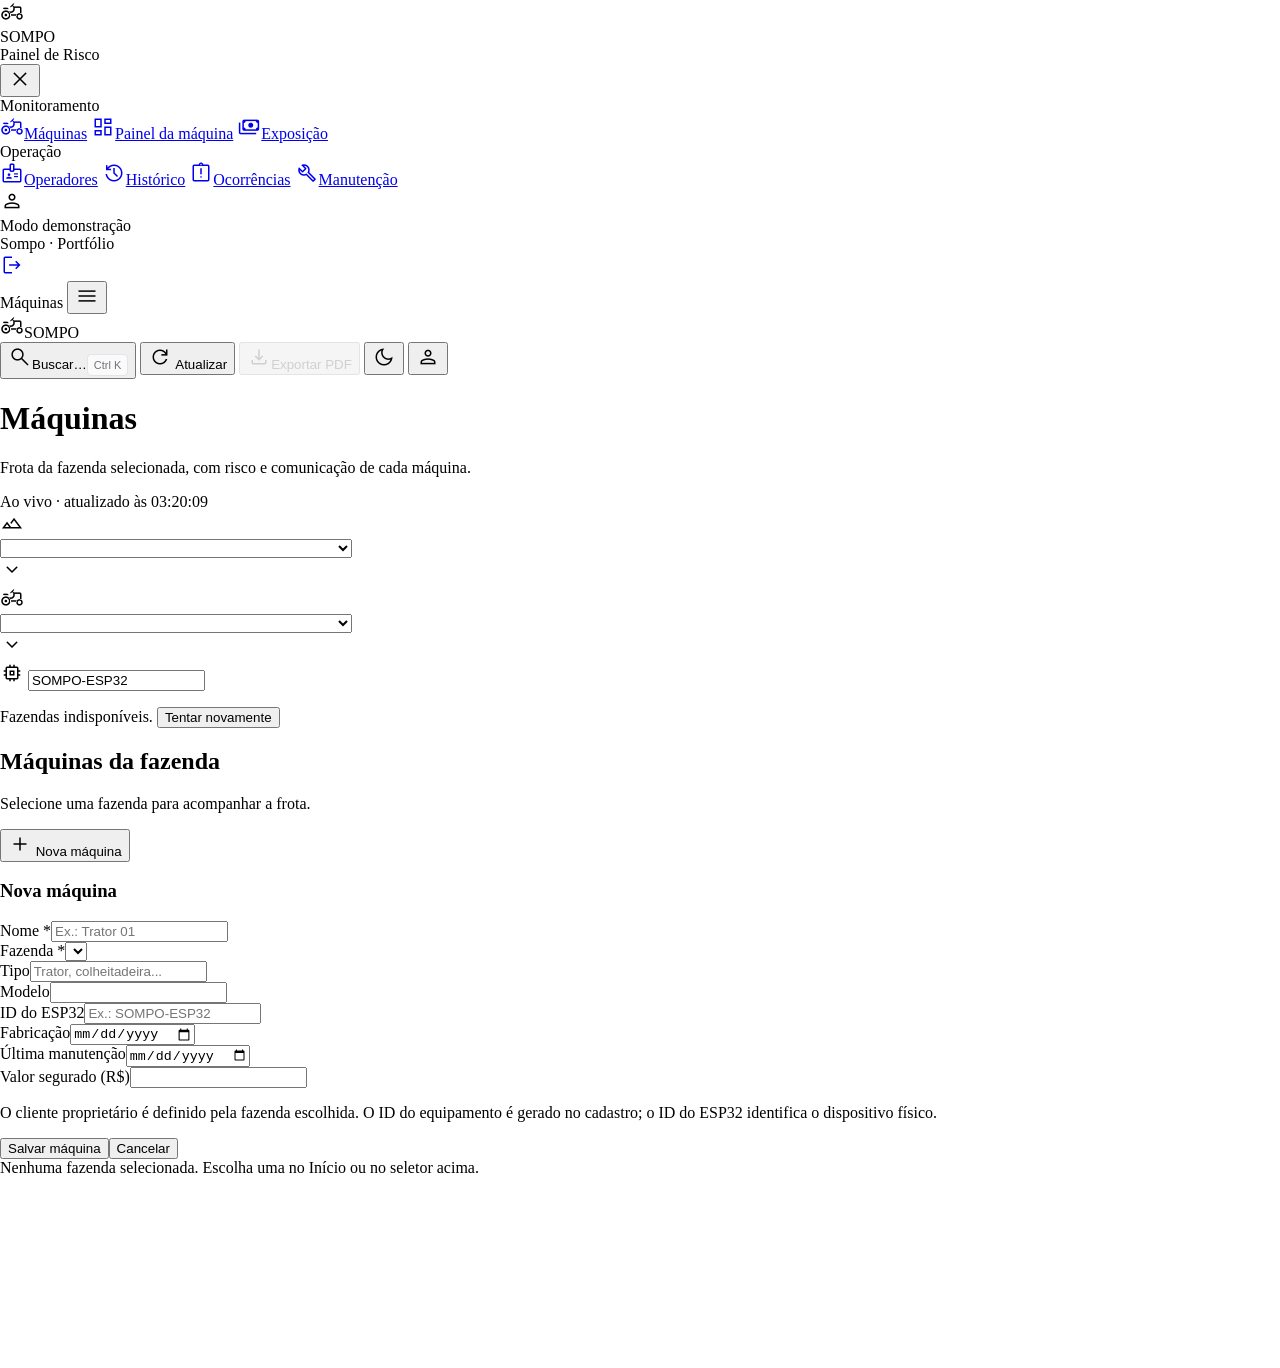
==== api/static/index.html @ 7d07648e "painel: periodo livre no historico (#4) O select de dias do Historico vira os botoes 7, 30, 90 e "Pe" ====
<!DOCTYPE html>
<html lang="pt-BR">
<head>
<meta charset="utf-8">
<meta name="viewport" content="width=device-width, initial-scale=1">
<title>SOMPO · Painel de Risco</title>
<script>try{var t=localStorage.getItem('sompo.tema');if(t!=='claro'&&t!=='escuro')t=matchMedia('(prefers-color-scheme: dark)').matches?'escuro':'claro';document.documentElement.dataset.tema=t;}catch(e){document.documentElement.dataset.tema='claro';}</script>
<style>
  /* ===== Temas (claro/escuro): tokens do Tailwind e cores da camada visual ===== */
  :root{
    color-scheme:light;
    --mov-curva:cubic-bezier(0.23,1,0.32,1);
    --mov-busca:150ms; --mov-modal:200ms; --mov-saida:130ms;
    --c-surface-tint:183 1 0;
    --c-secondary:82 82 91;
    --c-primary:183 1 0;
    --c-surface:255 255 255;
    --c-background:255 255 255;
    --c-on-primary:255 255 255;
    --c-on-surface:9 9 11;
    --c-on-background:9 9 11;
    --c-on-surface-variant:113 113 122;
    --c-surface-variant:244 244 245;
    --c-surface-container-lowest:255 255 255;
    --c-surface-container-low:250 250 250;
    --c-surface-container:244 244 245;
    --c-surface-container-high:244 244 245;
    --c-primary-container:230 0 0;
    --c-on-primary-container:255 247 245;
    --c-primary-fixed-dim:255 180 168;
    --c-on-primary-fixed-variant:147 1 0;
    --c-outline:161 161 170;
    --c-outline-variant:228 228 231;
    --c-sidebar:250 250 250;
    --c-tertiary:0 81 198;
    --c-tertiary-container:0 104 249;
    --c-error:186 26 26;
    --c-ok:16 185 129;
    --c-atencao:245 158 11;
    --v-card:#ffffff; --v-suave:#fafafa; --v-hover:#f4f4f5; --v-borda:#e4e4e7; --v-borda-forte:#d4d4d8;
    --v-texto:#09090b; --v-texto2:#71717a; --v-texto3:#a1a1aa; --v-texto-sec:#52525b;
    --v-faixa-b:#d1fae5; --v-faixa-m:#fef3c7; --v-faixa-a:#fee2e2;
    /* gravidade 1..5: cinza, verde, amarela, laranja e vermelha (o nome vai escrito ao lado: a cor nunca e o unico sinal) */
    --g1:#a1a1aa; --g2:#16a34a; --g3:#eab308; --g4:#ea580c; --g5:#dc2626;
    /* series dos graficos (validadas no dataviz, uma paleta por tema) */
    --s-furto:#2a78d6; --s-incendio:#b70100; --s-media:#eb6834; --s-ambiente:#2a78d6;
    /* exposicao: valor em risco alto x demais maquinas */
    --x-alto:#ba1a1a; --x-demais:#2a78d6;
  }
  :root[data-tema="escuro"]{
    color-scheme:dark;
    --c-surface-tint:229 72 77;
    --c-secondary:161 161 170;
    --c-primary:229 72 77;
    --c-surface:9 9 11;
    --c-background:9 9 11;
    --c-on-primary:255 255 255;
    --c-on-surface:250 250 250;
    --c-on-background:250 250 250;
    --c-on-surface-variant:161 161 170;
    --c-surface-variant:39 39 42;
    --c-surface-container-lowest:17 17 19;
    --c-surface-container-low:24 24 27;
    --c-surface-container:39 39 42;
    --c-surface-container-high:39 39 42;
    --c-primary-container:229 72 77;
    --c-on-primary-container:255 247 245;
    --c-primary-fixed-dim:255 180 168;
    --c-on-primary-fixed-variant:200 40 45;
    --c-outline:113 113 122;
    --c-outline-variant:39 39 42;
    --c-sidebar:12 12 14;
    --c-tertiary:96 165 250;
    --c-tertiary-container:59 130 246;
    --c-error:248 113 113;
    --c-ok:52 211 153;
    --c-atencao:251 191 36;
    --v-card:#111113; --v-suave:#18181b; --v-hover:#27272a; --v-borda:#27272a; --v-borda-forte:#3f3f46;
    --v-texto:#fafafa; --v-texto2:#a1a1aa; --v-texto3:#71717a; --v-texto-sec:#d4d4d8;
    --v-faixa-b:#064e3b; --v-faixa-m:#713f12; --v-faixa-a:#7f1d1d;
    /* gravidade 1..5 no escuro: mesmas matizes, um tom mais claro para o fundo #111113 */
    --g1:#71717a; --g2:#22c55e; --g3:#facc15; --g4:#f97316; --g5:#ef4444;
    --s-furto:#3987e5; --s-incendio:#e5484d; --s-media:#c98500; --s-ambiente:#3987e5;
    --x-alto:#e5484d; --x-demais:#3987e5;
  }
  :root[data-tema="escuro"] .kpi{background:linear-gradient(to top, rgba(229,72,77,.08), var(--v-card) 65%)}
  html{transition:background-color .2s}

  [hidden]{display:none!important}
  button:disabled{opacity:.55;cursor:not-allowed}
  #fazendaSelWrap,#equipamentoSelWrap{width:22rem;max-width:100%;min-width:0}
  #fazendaSel,#equipamentoSel{width:100%;box-sizing:border-box;min-width:0;text-overflow:ellipsis}
  #fazendaSel > button,#equipamentoSel > button{display:flex;min-width:0;width:100%;overflow:hidden;font:inherit}
  #fazendaSel selectedcontent,#equipamentoSel selectedcontent{display:block;min-width:0;overflow:hidden;text-overflow:ellipsis;white-space:nowrap}
  #confirmarExclusao{border:1px solid var(--v-borda);border-radius:.75rem;padding:1.5rem;width:min(28rem,calc(100% - 2rem));box-sizing:border-box;color:var(--v-texto);background:var(--v-card)}
  #confirmarExclusao::backdrop{background:#0006;backdrop-filter:blur(3px)}
  #detTitulo{overflow-wrap:anywhere;min-width:0}
  #listaOperadores > div{flex-wrap:wrap}
  #listaOperadores .flex-1{min-width:0;overflow-wrap:anywhere}
  @layer base{html,body{margin:0;padding:0}}
  ::-webkit-scrollbar{width:8px;height:8px}
  ::-webkit-scrollbar-thumb{background:var(--v-borda-forte);border-radius:8px}
  /* Icones de traco fino, como os do modelo (lucide). */
  .material-symbols-outlined{font-variation-settings:'wght' 300}
  body{font-feature-settings:"cv11","ss01";-webkit-font-smoothing:antialiased}
  .tabular{font-variant-numeric:tabular-nums}
  /* Cards de indicador: borda fina + leve degrade com o vermelho Sompo. */
  .kpi{position:relative;border:1px solid var(--v-borda);border-radius:.75rem;padding:1.25rem;
       background:linear-gradient(to top, rgba(183,1,0,.045), var(--v-card) 65%);box-shadow:0 1px 2px rgba(0,0,0,.03)}
  .kpi-ico{width:2rem;height:2rem;border:1px solid var(--v-borda);border-radius:.5rem;display:grid;place-items:center;color:var(--v-texto2);background:var(--v-card)}
  .kpi-ico .material-symbols-outlined{font-size:18px}
  .kpi-pill{display:inline-flex;align-items:center;gap:.25rem;font-size:11px;font-weight:600;line-height:1;padding:.3rem .5rem;border-radius:.375rem;border:1px solid transparent}
  .kpi-pill:empty{display:none}
  /* Filtro de periodo (segmentado) */
  .per-btn{height:100%;padding:0 .75rem;border-radius:.4rem;font-size:13px;font-weight:500;color:var(--v-texto2);transition:background .15s,color .15s}
  .per-btn:hover{color:var(--v-texto)}
  .per-btn[aria-pressed="true"]{background:var(--v-card);color:var(--v-texto);box-shadow:0 1px 2px rgba(0,0,0,.08)}
  /* Graficos: tooltip unico, recarga sem piscar */
  /* Tooltip aparece com fade curto (120 ms); seguir o ponteiro e instantaneo. */
  #vizTip{opacity:0;transform:translateY(4px);transition:opacity 120ms cubic-bezier(0.23,1,0.32,1),transform 120ms cubic-bezier(0.23,1,0.32,1)}
  #vizTip.visivel{opacity:1;transform:none}
  /* Animacoes de entrada: origem das barras (crescem da base / da esquerda) */
  .coluna{transform-box:fill-box;transform-origin:50% 100%}
  .barra-h,.frota-barra{transform-origin:left center}
  .viz-hit{transition:fill .15s ease}
  /* Resposta ao toque: botoes afundam levemente ao pressionar */
  button:not(:disabled):active,a[data-nav]:active{transform:scale(.97)}
  select > button:active{transform:none}
  button,a[data-nav]{transition-property:color,background-color,border-color,box-shadow,opacity,transform;transition-duration:.15s;transition-timing-function:cubic-bezier(0.23,1,0.32,1)}
  @media (prefers-reduced-motion: reduce){
    #vizTip{transform:none}
    button:not(:disabled):active,a[data-nav]:active{transform:none}
  }
  #vizTip{position:fixed;z-index:80;pointer-events:none;min-width:9rem;background:var(--v-card);border:1px solid var(--v-borda);border-radius:.5rem;
          box-shadow:0 8px 24px rgba(0,0,0,.08);padding:.5rem .625rem;font-size:12px;color:var(--v-texto)}
  #vizTip .tip-t{color:var(--v-texto2);margin-bottom:.25rem}
  #vizTip .tip-l{display:flex;align-items:center;gap:.5rem;justify-content:space-between}
  #vizTip .tip-l i{display:inline-block;width:10px;height:2px;border-radius:1px}
  #vizTip .tip-l span{color:var(--v-texto2)}
  #vizTip .tip-l b{font-weight:600;font-variant-numeric:tabular-nums}
  .viz-carregando{opacity:.55;transition:opacity .2s}
  /* Atalhos do Painel grudam logo abaixo do cabecalho (e do aviso, se houver);
     --topo-atalhos vem do JS. As ancoras param abaixo do topo + atalhos. */
  #atalhosPainel{top:var(--topo-atalhos,3.5rem)}
  [data-ancora]{scroll-margin-top:calc(var(--topo-atalhos,3.5rem) + 4rem)}
  /* Carteira (Inicio): cartao inteiro e o botao que abre a fazenda */
  .fazenda-card{display:flex;flex-direction:column;width:100%;text-align:left;background:var(--v-card);border:1px solid var(--v-borda);border-radius:.75rem;padding:1.25rem;
                box-shadow:0 1px 2px rgba(0,0,0,.03);transition:border-color .15s ease,box-shadow .15s ease,transform .12s ease-out}
  @media (hover:hover) and (pointer:fine){ .fazenda-card:hover{border-color:rgba(183,1,0,.35);box-shadow:0 4px 14px rgba(0,0,0,.06)} }
  .fazenda-card:active{transform:scale(.99)}
  .seg{display:inline-flex;height:2.25rem;padding:2px;border-radius:.5rem;background:var(--v-hover);gap:2px}
  .seg button{display:inline-flex;align-items:center;gap:.35rem;height:100%;padding:0 .7rem;border-radius:.375rem;font-size:13px;font-weight:500;color:var(--v-texto2);transition:background-color 150ms ease,color 150ms ease}
  .seg button .material-symbols-outlined{font-size:17px}
  .seg button[aria-pressed="true"]{background:var(--v-card);color:var(--v-texto);box-shadow:0 1px 2px rgba(0,0,0,.08)}
  #mapaCarteira{position:relative;z-index:0;isolation:isolate;background:var(--v-suave)}
  :root[data-tema="escuro"] #mapaCarteira .leaflet-tile-pane{filter:invert(1) hue-rotate(180deg) brightness(.9) contrast(.9)}
  #mapaCarteira .leaflet-popup-content-wrapper{border-radius:.6rem}
  /* Mapa da fazenda: satelite sem filtro; no tema escuro so a camada de ruas escurece */
  .mf-grade{display:grid;gap:1rem;grid-template-columns:minmax(0,1fr)}
  @media (min-width:1024px){ .mf-grade{grid-template-columns:minmax(0,1fr) 18rem} }
  .mf-mapa{position:relative;z-index:0;isolation:isolate;height:360px;background:var(--v-suave)}
  @media (min-width:640px){ .mf-mapa{height:460px} }
  :root[data-tema="escuro"] .mf-mapa .mf-ruas{filter:invert(1) hue-rotate(180deg) brightness(.9) contrast(.9)}
  .mf-mapa .leaflet-popup-content-wrapper{border-radius:.6rem}
  .mf-mapa .leaflet-control-layers{color-scheme:light;accent-color:#b70100}
  .mf-mapa .mf-rotulo{background:rgba(255,255,255,.92);border:0;border-radius:.4rem;font-weight:600;color:#18181b}
  .mf-maquina{display:flex;flex-direction:column;gap:.4rem;width:100%;text-align:left;background:var(--v-card);border:1px solid var(--v-borda);border-radius:.6rem;padding:.7rem .8rem;transition:border-color .15s ease,transform .16s cubic-bezier(0.23,1,0.32,1)}
  @media (hover:hover) and (pointer:fine){ .mf-maquina:hover{border-color:rgba(183,1,0,.35)} }
  .mf-maquina:active{transform:scale(.99)}
  .mf-maquina + .mf-maquina{margin-top:.5rem}
  .campo-coord{width:100%;height:2.25rem;margin-top:.25rem;padding:0 .6rem;border:1px solid var(--v-borda);border-radius:.5rem;background:var(--v-card);color:var(--v-texto);outline:none}
  .campo-coord:focus{border-color:var(--v-borda-forte);box-shadow:0 0 0 3px rgba(183,1,0,.15)}
  /* Logo do cliente: circulo com a imagem ou, sem ela, as iniciais do nome */
  .logo-cliente{width:28px;height:28px;flex-shrink:0;display:inline-grid;place-items:center;overflow:hidden;border-radius:9999px;border:1px solid var(--v-borda);background:rgb(var(--c-surface-container-high));color:var(--v-texto2);font-size:11px;font-weight:600;line-height:1;vertical-align:middle}
  .logo-cliente img{width:100%;height:100%;object-fit:cover;display:block}
  .logo-cliente.logo-grande{width:48px;height:48px;font-size:16px}
  .oc-coluna{background:var(--v-suave);border:1px solid var(--v-borda);border-radius:.75rem;padding:.75rem;min-height:8rem}
  .oc-card{background:var(--v-card);border:1px solid var(--v-borda);border-radius:.6rem;padding:.75rem}
  .oc-card + .oc-card{margin-top:.5rem}
  /* Quadro como no Trello: a lista inteira recebe o cartão, mesmo vazia. */
  .oc-lista{min-height:4.5rem}
  .oc-lista:has(.oc-card) [data-vazio]{display:none}
  .oc-fantasma{opacity:.35;border-style:dashed}
  .oc-arrastando{cursor:grabbing;box-shadow:0 14px 32px rgb(0 0 0 / .18);opacity:1 !important}
  .g-linha{display:flex;align-items:center;gap:.75rem;width:100%;text-align:left;padding:.7rem .5rem;border-radius:.5rem;transition:background-color 150ms ease}
  @media (hover:hover) and (pointer:fine){ .g-linha:hover{background:var(--v-hover)} }
  .g-linha:focus-visible{outline:2px solid rgba(183,1,0,.4);outline-offset:-2px}
  #gMaquinasLista .g-linha + .g-linha{border-top:1px solid var(--v-borda);border-radius:0}
  .fazenda-card:focus-visible{outline:2px solid rgba(183,1,0,.4);outline-offset:2px}
  /* Tabelas no padrao do modelo */
  .moldura{border:1px solid var(--v-borda);border-radius:.5rem;overflow-x:auto}
  /* Celular: o menu lateral vira gaveta (desliza da esquerda, fundo escurecido). */
  #btnMenu:focus-visible{outline:2px solid rgba(183,1,0,.45);outline-offset:1px}
  #gavetaFundo{position:fixed;inset:0;z-index:49;background:rgba(0,0,0,.45);opacity:0;pointer-events:none;transition:opacity 200ms ease}
  @media (max-width:1023.98px){
    #sidebar{display:flex !important;transform:translateX(-100%);visibility:hidden;box-shadow:0 10px 40px rgba(0,0,0,.18);
      transition:transform 280ms cubic-bezier(0.32,0.72,0,1), visibility 0s linear 280ms}
    body.gaveta-aberta #sidebar{transform:none;visibility:visible;transition:transform 280ms cubic-bezier(0.32,0.72,0,1)}
    body.gaveta-aberta #gavetaFundo{opacity:1;pointer-events:auto}
    body.gaveta-aberta{overflow:hidden}
  }
  @media (prefers-reduced-motion:reduce){ #sidebar, body.gaveta-aberta #sidebar, #gavetaFundo{transition:none} }
  /* Celular: cada linha da tabela vira um cartao (rotulo da coluna a esquerda, valor a direita). */
  @media (max-width:639.98px){
    .moldura{overflow-x:visible}
    .tabela thead{display:none}
    .tabela, .tabela tbody, .tabela tr, .tabela td{display:block;width:100%}
    .tabela tr[hidden]{display:none}
    .tabela tbody tr{padding:.6rem .9rem;border-bottom:1px solid var(--v-borda)}
    .tabela tbody tr:last-child{border-bottom:0}
    .tabela td{display:flex;justify-content:space-between;align-items:center;gap:1rem;padding:.28rem 0 !important;border:0 !important;text-align:right;min-width:0}
    .tabela td[data-rotulo]::before{content:attr(data-rotulo);flex-shrink:0;color:var(--v-texto2);font-size:12px;text-align:left}
    .tabela td:first-child{display:block;position:relative;text-align:left;padding-bottom:.4rem !important}
    .tabela td:first-child::before{content:none}
    .tabela td[data-rotulo]::before{font-family:Inter,system-ui,sans-serif;letter-spacing:normal;text-transform:none;font-weight:400}
    /* a coluna so com a seta sai; a seta vai para o lado do nome (a linha inteira e clicavel) */
    .tabela td.so-seta{display:none}
    .tabela tr:has(td.so-seta) td:first-child{padding-right:1.75rem}
    .tabela tr:has(td.so-seta) td:first-child::after{content:'chevron_right';font-family:'Material Symbols Outlined';font-size:20px;
      position:absolute;right:0;top:.2rem;color:var(--v-texto2)}
    input.busca{width:100%}
    div.relative:has(> .busca){width:100%}
    /* abas de metrica: rolam de lado em vez de quebrar o texto */
    [aria-label="Métrica do gráfico de leituras"]{max-width:100%;overflow-x:auto}
    [aria-label="Métrica do gráfico de leituras"] .per-btn{white-space:nowrap}
    .kpi{padding:1rem}
    .tabela td > *{min-width:0}
    .tabela td[colspan]{justify-content:center}
  }
  .tabela{width:100%;font-size:13px;border-collapse:collapse}
  .tabela th{font-weight:500;color:var(--v-texto2);font-size:12px;text-align:left;padding:.625rem 1rem;background:var(--v-suave);border-bottom:1px solid var(--v-borda);white-space:nowrap}
  .tabela td{padding:.7rem 1rem;border-bottom:1px solid var(--v-borda);vertical-align:middle;color:var(--v-texto)}
  .tabela tbody tr:last-child td{border-bottom:0}
  .tabela tbody tr:hover{background:var(--v-suave)}
  .tabela tbody tr[data-faz],.tabela tbody tr[data-cli]{cursor:pointer}
  .tabela .sub{display:block;font-size:12px;color:var(--v-texto2);margin-top:1px}
  .selo{display:inline-flex;align-items:center;gap:.35rem;font-size:11px;font-weight:500;line-height:1;padding:.3rem .5rem;border-radius:.375rem;border:1px solid var(--v-borda);color:var(--v-texto-sec);background:var(--v-card);white-space:nowrap}
  .selo:empty{display:none}
  .selo i{width:6px;height:6px;border-radius:9999px;display:inline-block;flex:none}
  .busca{height:2.25rem;width:15rem;max-width:100%;border:1px solid var(--v-borda);border-radius:.5rem;padding:0 .75rem 0 2.1rem;font-size:13px;background:var(--v-card);outline:none}
  .busca:focus{box-shadow:0 0 0 3px rgba(183,1,0,.12)}
  .pag-btn{height:2rem;min-width:2rem;padding:0 .5rem;border:1px solid var(--v-borda);border-radius:.5rem;display:inline-grid;place-items:center;background:var(--v-card);color:var(--v-texto)}
  .pag-btn:disabled{opacity:.4}
  /* Menu de acoes (⋯) em popover nativo */
  .btn-mais{width:2rem;height:2rem;display:inline-grid;place-items:center;border-radius:.5rem;color:var(--v-texto2);flex:none}
  .btn-mais:hover{background:var(--v-hover);color:var(--v-texto)}
  .menu-acoes{position:fixed;inset:auto;margin:0;padding:4px;min-width:11.5rem;border:1px solid var(--v-borda);border-radius:.625rem;background:var(--v-card);box-shadow:0 10px 30px rgba(0,0,0,.08);color:var(--v-texto)}
  .menu-acoes button{display:flex!important;width:100%;align-items:center;gap:.55rem;padding:.45rem .6rem!important;border-radius:.375rem!important;font-size:13px!important;font-weight:400!important;color:var(--v-texto)!important;text-align:left;background:none!important;text-decoration:none!important}
  .menu-acoes button:hover{background:var(--v-hover)!important}
  .menu-acoes [hidden]{display:none!important}
  .menu-acoes button .material-symbols-outlined{font-size:18px;color:var(--v-texto2)}
  .menu-acoes hr{border:0;border-top:1px solid var(--v-borda);margin:4px 0}
  .menu-acoes [data-excluir-tipo]{color:#ba1a1a!important}
  .viz-hit{fill:transparent;cursor:crosshair}
  .viz-hit:hover{fill:rgba(9,9,11,.04)}
  .viz-hit[data-i]{cursor:pointer}
  .viz-hit:focus{outline:none}
  .viz-hit:focus-visible{stroke:#b70100;stroke-width:1.5}
  .viz-hit.viz-sel{fill:rgba(183,1,0,.06)}
  .tipo-btn{display:block;width:100%;text-align:left;border-radius:.375rem;margin:0 -.375rem;padding:.25rem .375rem;width:calc(100% + .75rem);transition:background .15s,opacity .15s}
  .tipo-btn:hover{background:var(--v-suave)}
  .tipo-btn[aria-pressed="true"]{background:rgba(183,1,0,.05)}
  .tipo-btn:focus-visible{outline:2px solid rgba(183,1,0,.35);outline-offset:1px}
  .viz-apagado{opacity:.4}
  .chip-filtro{display:inline-flex;align-items:center;gap:.25rem;height:1.625rem;padding:0 .375rem 0 .5rem;border-radius:.375rem;border:1px solid var(--v-borda);background:var(--v-card);font-size:12px;font-weight:500;color:var(--v-texto)}
  .chip-filtro:hover{background:var(--v-hover)}
  .chip-filtro .material-symbols-outlined{font-size:15px;color:var(--v-texto2)}
  /* Busca rapida (Ctrl+K) */
  .paleta{width:min(36rem,calc(100% - 2rem));margin:12vh auto auto;padding:0;border:1px solid var(--v-borda);border-radius:.75rem;box-shadow:0 20px 50px rgba(0,0,0,.15);background:var(--v-card);color:var(--v-texto)}
  .paleta::backdrop{background:rgba(9,9,11,.25);backdrop-filter:blur(2px)}
  /* Pop-ups: entrada suave e saida curta, sem reter cliques ao fechar. */
  #paleta,#confirmarExclusao{
    opacity:0;transform:scale(.96);pointer-events:none;
    transition:opacity var(--mov-saida) var(--mov-curva),transform var(--mov-saida) var(--mov-curva),
               overlay var(--mov-saida) allow-discrete,display var(--mov-saida) allow-discrete;
  }
  #paleta[open],#confirmarExclusao[open]{opacity:1;transform:none;pointer-events:auto}
  #paleta[open],#paleta[open]::backdrop{transition-duration:var(--mov-busca)}
  #confirmarExclusao[open],#confirmarExclusao[open]::backdrop{transition-duration:var(--mov-modal)}
  #paleta::backdrop,#confirmarExclusao::backdrop{
    opacity:0;pointer-events:none;
    transition:opacity var(--mov-saida) var(--mov-curva),
               overlay var(--mov-saida) allow-discrete,display var(--mov-saida) allow-discrete;
  }
  #paleta[open]::backdrop,#confirmarExclusao[open]::backdrop{opacity:1;pointer-events:auto}
  #modalDetalhe,#modalEvento,#cadastroAviso{
    opacity:1;pointer-events:auto;
    transition:opacity var(--mov-modal) var(--mov-curva),display var(--mov-modal) allow-discrete;
  }
  #modalDetalhe > div,#modalEvento > div{
    opacity:1;transform:none;
    transition:opacity var(--mov-modal) var(--mov-curva),transform var(--mov-modal) var(--mov-curva);
  }
  #cadastroAviso{
    transform:none;
    transition:opacity var(--mov-modal) var(--mov-curva),transform var(--mov-modal) var(--mov-curva),
               display var(--mov-modal) allow-discrete;
  }
  #modalDetalhe.hidden,#modalEvento.hidden,#cadastroAviso.hidden{
    opacity:0;pointer-events:none;transition-duration:var(--mov-saida);
  }
  #modalDetalhe.hidden > div,#modalEvento.hidden > div{
    opacity:0;transform:scale(.96);transition-duration:var(--mov-saida);
  }
  #cadastroAviso.hidden{transform:translateY(8px)}
  @starting-style{
    #paleta[open],#confirmarExclusao[open]{opacity:0;transform:scale(.96)}
    #paleta[open]::backdrop,#confirmarExclusao[open]::backdrop{opacity:0}
    #modalDetalhe:not(.hidden),#modalEvento:not(.hidden){opacity:0}
    #modalDetalhe:not(.hidden) > div,#modalEvento:not(.hidden) > div{opacity:0;transform:scale(.96)}
    #cadastroAviso:not(.hidden){opacity:0;transform:translateY(8px)}
  }
  @media (prefers-reduced-motion: reduce){
    #paleta,#confirmarExclusao,#modalDetalhe,#modalEvento,#cadastroAviso,
    #modalDetalhe > div,#modalEvento > div{
      transform:none !important;transition-property:opacity,overlay,display;transition-behavior:allow-discrete;
    }
    @starting-style{
      #paleta[open],#confirmarExclusao[open],#cadastroAviso:not(.hidden),
      #modalDetalhe:not(.hidden) > div,#modalEvento:not(.hidden) > div{transform:none !important}
    }
  }
  .pal-grupo{padding:.6rem .6rem .25rem;font-size:11px;font-weight:500;color:var(--v-texto2)}
  .pal-item{display:flex;align-items:center;gap:.65rem;width:100%;padding:.5rem .6rem;border-radius:.4rem;font-size:13.5px;text-align:left;color:var(--v-texto)}
  .pal-item .material-symbols-outlined{font-size:18px;color:var(--v-texto2)}
  .pal-item .pal-sub{margin-left:auto;font-size:12px;color:var(--v-texto2);white-space:nowrap;overflow:hidden;text-overflow:ellipsis;max-width:55%}
  .pal-item[aria-selected="true"]{background:var(--v-hover)}
  .tecla{display:inline-flex;align-items:center;height:1.25rem;padding:0 .375rem;border-radius:.25rem;border:1px solid var(--v-borda);background:var(--v-suave);font-size:11px;font-weight:500;color:var(--v-texto2);font-family:inherit}
  .menu-acoes a{display:flex;align-items:center;gap:.55rem;padding:.45rem .6rem;border-radius:.375rem;font-size:13px;color:var(--v-texto)}
  .menu-acoes a:hover{background:var(--v-hover)}
  .menu-acoes a .material-symbols-outlined{font-size:18px;color:var(--v-texto2)}
  /* Border Beam (efeito adaptado do Badtz UI / 21st.dev) em CSS puro: um feixe
     percorre a borda do card de risco, na cor do nivel. So aparece quando ha risco. */
  @property --beam-angle { syntax: '<angle>'; initial-value: 0deg; inherits: false; }
  @keyframes beam-spin { to { --beam-angle: 360deg; } }
  #cardRisco::after{
    content:""; position:absolute; inset:0; border-radius:inherit; padding:2px;
    background: conic-gradient(from var(--beam-angle),
      transparent 0 .70turn, var(--beam-cor,#b70100) .85turn, transparent 1turn);
    /* mostra so o anel da borda (mascara padding vs content) */
    -webkit-mask: linear-gradient(#000 0 0) content-box, linear-gradient(#000 0 0);
            mask: linear-gradient(#000 0 0) content-box, linear-gradient(#000 0 0);
    -webkit-mask-composite: xor; mask-composite: exclude;
    animation: beam-spin var(--beam-dur,4s) linear infinite;
    pointer-events:none; opacity:0; transition:opacity .4s ease;
  }
  #cardRisco[data-risco="atencao"]::after{ opacity:1; --beam-cor:#f59e0b; }
  #cardRisco[data-risco="critico"]::after{ opacity:1; --beam-cor:#ba1a1a; --beam-dur:2.2s; }
  #cardRisco[data-risco="critico"]{ box-shadow:0 0 0 1px #ba1a1a22, 0 6px 22px #ba1a1a22; }
  @media (prefers-reduced-motion: reduce){ #cardRisco::after{ animation:none; } }

  /* Select customizável (Chrome/Edge 135+): a lista de opções deixa de ser a nativa do
     sistema e passa a seguir o design do painel. Navegadores sem suporte ignoram o bloco
     inteiro e continuam com o select nativo. */
  @supports (appearance: base-select){
    select, ::picker(select){ appearance: base-select !important; }
    /* base-select torna o select um flex: sem isto o texto do header quebra em duas linhas */
    select{ font: inherit; white-space:nowrap; overflow:hidden; text-overflow:ellipsis; align-items:center; }
    select::select-fallback-button-text, select selectedcontent{ overflow:hidden; text-overflow:ellipsis; white-space:nowrap; min-width:0; }
    select::picker-icon{ font-family:'Material Symbols Outlined'; content:'expand_more'; font-size:18px; color:var(--v-texto2); transition:rotate .2s ease; }
    select:open::picker-icon{ rotate:180deg; }
    /* os dois selects do header já têm a seta desenhada no markup */
    #fazendaSel::picker-icon, #equipamentoSel::picker-icon{ display:none; }
    /* Gira pelo --tw-rotate do proprio transform do Tailwind: a propriedade 'rotate'
       roda ANTES do translate(-50%) e jogava a seta para baixo da caixa. */
    select:open + .sel-seta{ --tw-rotate:180deg; }
    .sel-seta{ transition:transform .2s ease; }
    ::picker(select){
      margin-top:6px; padding:4px; border:1px solid var(--v-borda); border-radius:10px;
      background:var(--v-card); color:var(--v-texto); box-shadow:0 10px 30px rgba(0,0,0,.08);
      font:500 14px/1.3 Inter, system-ui, sans-serif; min-width:anchor-size(width);
      /* a lista aberta e uma camada propria do navegador: sem isto ela mostra a barra cinza do Windows */
      max-height:260px; scrollbar-width:thin; scrollbar-color:var(--v-borda-forte) transparent; overscroll-behavior:contain;
    }
    ::picker(select)::-webkit-scrollbar{ width:8px; } ::picker(select)::-webkit-scrollbar-thumb{ background:var(--v-borda-forte); border-radius:8px; } ::picker(select)::-webkit-scrollbar-button{ display:none; }
    option{ display:flex; align-items:center; gap:8px; padding:7px 10px; border-radius:6px; cursor:pointer; }
    option:hover, option:focus-visible{ background:var(--v-hover); outline:none; }
    option:checked{ background:#b701000f; color:#b70100; font-weight:600; }
    option::checkmark{ order:1; margin-left:auto; font-family:'Material Symbols Outlined'; content:'check'; font-size:18px; }
    option[value=""]{ color:var(--v-texto2); }
    option[value=""]:checked{ background:var(--v-hover); color:var(--v-texto2); font-weight:500; }
  }

  /* ---------- Modo ao vivo (secao Telemetria atual) ---------- */
  .av-acoes{display:flex;align-items:center;gap:8px;flex-wrap:wrap}
  .av-btn{display:inline-flex;align-items:center;gap:6px;height:32px;padding:0 10px;border-radius:8px;border:1px solid var(--v-borda);background:var(--v-card);color:var(--v-texto);font-size:13px;font-weight:600;transition:background .15s,transform .1s,border-color .3s,color .3s}
  .av-btn:hover{background:var(--v-hover)} .av-btn:active{transform:scale(.97)} .av-btn[hidden]{display:none}
  .av-dot{width:8px;height:8px;border-radius:50%;background:#a1a1aa;position:relative;display:inline-block}
  .av-so-ligado{display:none !important}
  .av-pill{align-items:center;gap:6px;font-size:12px;font-weight:600;border-radius:999px;padding:3px 9px;color:#fca5a5;border:1px solid #7f1d1d;background:rgba(127,29,29,.35)}
  .av-cont{gap:4px;font-size:12px;color:#a1a1aa}
  .av-aguarda{font-size:12px;color:#fbbf24} .av-aviso{font-size:12px;color:#fca5a5}
  .av-aguarda[hidden], .av-aviso[hidden]{display:none}
  .av-faixa{max-height:0;overflow:hidden;opacity:0;border-radius:10px;font-weight:600;padding:0 14px;transition:all .35s}
  .av-faixa.av-mostra{max-height:60px;opacity:1;padding:11px 14px;margin-bottom:12px}
  .av-faixa.av-fogo{background:#b70100;color:#fff} .av-faixa.av-furto{background:#2a78d6;color:#fff}
  .av-term{max-height:0;opacity:0;overflow:hidden;padding:0 12px;transition:max-height .5s,opacity .5s,padding .5s,margin .5s}
  #secTelemetria{transition:background .5s,border-color .5s,color .5s}
  #secTelemetria.ao-vivo{background:#0b0d10;border-color:#26282e;color:#e4e4e7}
  #secTelemetria.ao-vivo .av-so-ligado{display:inline-flex !important}
  #secTelemetria.ao-vivo h2{color:#e4e4e7} #secTelemetria.ao-vivo #telemetriaSub{color:#a1a1aa}
  #secTelemetria.ao-vivo .av-btn{background:#16181d;border-color:#33363d;color:#e4e4e7}
  #secTelemetria.ao-vivo #btnAoVivo{border-color:#7f1d1d;color:#fca5a5}
  #secTelemetria.ao-vivo .av-dot{background:#e5484d}
  #secTelemetria.ao-vivo .av-dot::after{content:"";position:absolute;inset:0;border-radius:50%;background:#e5484d;animation:av-pulso 1.4s ease-out infinite}
  @keyframes av-pulso{from{transform:scale(1);opacity:.7}to{transform:scale(2.8);opacity:0}}
  #secTelemetria #kpis > div{transition:all .45s cubic-bezier(.2,.8,.2,1)}
  #secTelemetria.ao-vivo #kpis > div{background:#16181d;border-color:#26282e}
  #secTelemetria.ao-vivo #kpis > div > div:first-child{color:#a1a1aa;text-transform:uppercase;letter-spacing:.04em;font-size:11px}
  #secTelemetria.ao-vivo .kpi-v{font-size:24px;color:#e4e4e7;transition:font-size .45s,color .3s}
  #secTelemetria.ao-vivo #kpis > .av-alerta{background:rgba(229,72,77,.18);border-color:#e5484d} #secTelemetria.ao-vivo .av-alerta .kpi-v{color:#fca5a5}
  #secTelemetria.ao-vivo #kpis > .av-azul{background:rgba(57,135,229,.18);border-color:#3987e5} #secTelemetria.ao-vivo .av-azul .kpi-v{color:#93c5fd}
  .kpi-v.av-pisca{animation:av-pisca .6s}
  @keyframes av-pisca{0%{opacity:.35}100%{opacity:1}}
  #secTelemetria.ao-vivo .av-term{display:flex;flex-direction:column;justify-content:flex-end;max-height:200px;height:200px;opacity:1;margin:0 0 16px;padding:10px 12px;background:#0b0d10;border:1px solid #26282e;border-radius:10px;font:12.5px/1.6 ui-monospace,"Cascadia Mono",Consolas,monospace;color:#d4d4d8}
  .av-ln{display:flex;gap:10px;white-space:nowrap;animation:av-entra .35s cubic-bezier(.2,.8,.2,1)}
  @keyframes av-entra{from{opacity:0;transform:translateY(8px)}to{opacity:1;transform:none}}
  .av-ln .av-h{color:#71717a} .av-ln .av-txt{flex:1;overflow:hidden;text-overflow:ellipsis} .av-ln .av-ok{color:#4ade80}
  .av-ln.av-fogo{background:rgba(229,72,77,.16);color:#fecaca;border-radius:4px}
  .av-ln.av-furto{background:rgba(57,135,229,.18);color:#bfdbfe;border-radius:4px}
  .av-ln.av-cracha{color:#fde68a}
  #secTelemetria.ao-vivo .border-t{border-color:#26282e}
  #secTelemetria.ao-vivo [role="group"]{background:#16181d;border-color:#33363d}
  #secTelemetria.ao-vivo .per-btn{color:#a1a1aa} #secTelemetria.ao-vivo .per-btn[aria-pressed="true"]{background:#26282e;color:#e4e4e7}
  #secTelemetria:fullscreen{overflow:auto;padding:28px;border-radius:0}
  @media (prefers-reduced-motion: reduce){
    #secTelemetria, #secTelemetria #kpis > div, .av-faixa, .av-term, .av-ln, .kpi-v.av-pisca, #secTelemetria.ao-vivo .av-dot::after{transition:none;animation:none}
  }
  @media (max-width:640px){ #secTelemetria.ao-vivo .av-term{height:160px;max-height:160px;font-size:11px} #secTelemetria.ao-vivo .kpi-v{font-size:20px} .av-ln .av-longo{display:none} .av-ln{gap:6px} }

</style>
<link href="https://fonts.googleapis.com/css2?family=Inter:wght@400;500;600;700;800&display=swap" rel="stylesheet"/>
<link href="https://fonts.googleapis.com/css2?family=Material+Symbols+Outlined:wght,FILL@100..700,0..1&display=swap" rel="stylesheet"/>
<!-- Tailwind gerado (api/tailwind/painel.config.js); rebuild em docs/COMO_TESTAR.md -->
<link rel="stylesheet" href="/static/painel.css"/>
<link rel="stylesheet" href="/static/calendario.css"/>
</head>
<body class="bg-background text-on-background font-sans text-sm overflow-x-hidden">

<!-- ===================== SIDEBAR ===================== -->
<div id="gavetaFundo" class="lg:hidden" aria-hidden="true"></div>
<aside id="sidebar" class="hidden lg:flex fixed left-0 top-0 h-full w-64 bg-sidebar border-r border-outline-variant z-50 flex-col">
  <div class="px-4 h-14 flex items-center gap-2.5 shrink-0">
    <div class="w-8 h-8 rounded-lg bg-primary text-on-primary grid place-items-center"><span class="material-symbols-outlined text-[20px]">agriculture</span></div>
    <div class="sb-txt leading-tight">
      <div class="font-semibold text-on-surface tracking-tight">SOMPO</div>
      <div class="text-xs text-on-surface-variant">Painel de Risco</div>
    </div>
    <button id="btnFecharMenu" type="button" aria-label="Fechar menu" title="Fechar menu"
            class="lg:hidden ml-auto w-9 h-9 grid place-items-center rounded-lg text-on-surface-variant hover:bg-surface-container hover:text-on-surface transition-colors"><span class="material-symbols-outlined">close</span></button>
  </div>
  <nav class="flex-1 overflow-y-auto px-3 pb-3">
    <div class="sb-txt px-2.5 pt-4 pb-1.5 text-xs font-medium text-on-surface-variant">Monitoramento</div>
      <a href="#" data-nav="inicio" title="Início" class="flex items-center gap-2.5 h-9 px-2.5 rounded-lg text-[13.5px] transition-colors"><span class="material-symbols-outlined text-[20px]">home</span><span class="sb-txt">Início</span></a>
      <a href="#" data-nav="maquinas" title="Máquinas" class="flex items-center gap-2.5 h-9 px-2.5 rounded-lg text-[13.5px] transition-colors"><span class="material-symbols-outlined text-[20px]">agriculture</span><span class="sb-txt">Máquinas</span></a>
      <a href="#" data-nav="visao" title="Painel da máquina" class="flex items-center gap-2.5 h-9 px-2.5 rounded-lg text-[13.5px] transition-colors"><span class="material-symbols-outlined text-[20px]">dashboard</span><span class="sb-txt">Painel da máquina</span></a>
      <a href="#" data-nav="exposicao" title="Exposição financeira" class="flex items-center gap-2.5 h-9 px-2.5 rounded-lg text-[13.5px] transition-colors"><span class="material-symbols-outlined text-[20px]">payments</span><span class="sb-txt">Exposição</span></a>
    <div class="sb-txt px-2.5 pt-4 pb-1.5 text-xs font-medium text-on-surface-variant">Operação</div>
      <a href="#" data-nav="operadores" title="Operadores" class="flex items-center gap-2.5 h-9 px-2.5 rounded-lg text-[13.5px] transition-colors"><span class="material-symbols-outlined text-[20px]">badge</span><span class="sb-txt">Operadores</span></a>
      <a href="#" data-nav="historico" title="Histórico" class="flex items-center gap-2.5 h-9 px-2.5 rounded-lg text-[13.5px] transition-colors"><span class="material-symbols-outlined text-[20px]">history</span><span class="sb-txt">Histórico</span></a>
      <a href="#" data-nav="ocorrencias" title="Ocorrências" class="flex items-center gap-2.5 h-9 px-2.5 rounded-lg text-[13.5px] transition-colors"><span class="material-symbols-outlined text-[20px]">assignment_late</span><span class="sb-txt">Ocorrências</span><span data-contador-ocorr hidden class="sb-txt ml-auto min-w-[1.25rem] h-5 px-1.5 rounded-full bg-primary text-on-primary text-[11px] font-semibold grid place-items-center tabular"></span></a>
      <a href="#" data-nav="manutencao" title="Manutenção" class="flex items-center gap-2.5 h-9 px-2.5 rounded-lg text-[13.5px] transition-colors"><span class="material-symbols-outlined text-[20px]">build</span><span class="sb-txt">Manutenção</span></a>
    <div data-rotulo-cadastros class="sb-txt px-2.5 pt-4 pb-1.5 text-xs font-medium text-on-surface-variant">Cadastros</div>
      <a href="#" data-nav="fazendas" title="Fazendas" class="flex items-center gap-2.5 h-9 px-2.5 rounded-lg text-[13.5px] transition-colors"><span class="material-symbols-outlined text-[20px]">landscape</span><span class="sb-txt">Fazendas</span></a>
      <a href="#" data-nav="clientes" title="Clientes" class="flex items-center gap-2.5 h-9 px-2.5 rounded-lg text-[13.5px] transition-colors"><span class="material-symbols-outlined text-[20px]">group</span><span class="sb-txt">Clientes</span></a>
      <a href="#" data-nav="usuarios" title="Usuários" class="flex items-center gap-2.5 h-9 px-2.5 rounded-lg text-[13.5px] transition-colors"><span class="material-symbols-outlined text-[20px]">manage_accounts</span><span class="sb-txt">Usuários</span></a>
  </nav>
  <div class="p-3 border-t border-outline-variant">
    <div class="flex items-center gap-2.5 p-1.5">
      <div class="w-8 h-8 rounded-full bg-primary/10 text-primary grid place-items-center shrink-0"><span class="material-symbols-outlined text-[18px]">person</span></div>
      <div class="sb-txt min-w-0 flex-1 leading-tight">
        <div id="sideUsuario" class="text-sm font-medium text-on-surface truncate">Sompo</div>
        <div id="sidePerfil" class="text-xs text-on-surface-variant truncate">Portfólio</div>
      </div>
      <button type="button" data-minha-senha hidden title="Trocar minha senha" aria-label="Trocar minha senha" class="sb-txt p-1.5 rounded-md text-on-surface-variant hover:bg-surface-container hover:text-on-surface transition-colors"><span class="material-symbols-outlined text-[18px]">password</span></button>
      <a href="/logout" title="Sair" class="sb-txt p-1.5 rounded-md text-on-surface-variant hover:bg-surface-container hover:text-on-surface transition-colors"><span class="material-symbols-outlined text-[18px]">logout</span></a>
    </div>
  </div>
</aside>

<!-- ===================== CONTEUDO ===================== -->
<div id="conteudo" class="lg:pl-64 min-w-0 max-w-full overflow-x-clip">

  <!-- HEADER -->
  <header class="sticky top-0 z-40 bg-surface/85 backdrop-blur-xl border-b border-outline-variant px-3 sm:px-4 lg:px-6 py-2.5 lg:min-h-14 flex items-center gap-1.5 sm:gap-2">
    <span id="migalha" class="hidden lg:block text-sm font-medium text-on-surface">Máquinas</span>
    <!-- Celular: o menu lateral abre como gaveta -->
    <button id="btnMenu" type="button" class="lg:hidden w-9 h-9 -ml-1 grid place-items-center rounded-lg text-on-surface hover:bg-surface-container transition-colors"
            aria-label="Abrir menu" aria-controls="sidebar" aria-expanded="false"><span class="material-symbols-outlined">menu</span></button>
    <div class="lg:hidden flex items-center gap-1.5 font-extrabold text-primary">
      <span class="material-symbols-outlined text-[22px]">agriculture</span><span class="hidden min-[380px]:inline">SOMPO</span>
    </div>
    <div class="grow"></div>
    <button id="btnBusca" type="button" aria-keyshortcuts="Control+K" title="Busca rápida (Ctrl+K)"
            class="inline-flex items-center gap-2 h-9 pl-2.5 pr-1.5 rounded-lg border border-outline-variant bg-surface-container-lowest text-on-surface-variant hover:bg-surface-container transition-colors text-sm">
      <span class="material-symbols-outlined text-[18px]">search</span><span class="hidden md:inline pr-8">Buscar…</span><kbd class="tecla hidden md:inline-flex">Ctrl K</kbd>
    </button>
    <button id="btnAtualizar" title="Atualizar" class="inline-flex items-center gap-1.5 h-9 border border-outline-variant bg-surface-container-lowest text-on-surface font-medium px-3 rounded-lg hover:bg-surface-container transition-colors disabled:opacity-60 disabled:cursor-not-allowed">
      <span id="iconAtualizar" class="material-symbols-outlined text-[18px]">refresh</span> <span id="txtAtualizar" class="hidden sm:inline">Atualizar</span>
    </button>
    <button id="btnBaixar" title="Baixar o relatório de risco em PDF" aria-label="Exportar PDF"
            class="inline-flex items-center gap-1.5 h-9 bg-primary text-on-primary font-medium px-3 rounded-lg hover:bg-on-primary-fixed-variant transition-colors">
      <span class="material-symbols-outlined text-[18px]">download</span><span class="hidden sm:inline">Exportar PDF</span>
    </button>
    <button id="btnTema" type="button" title="Modo escuro" aria-label="Alternar modo escuro"
            class="w-9 h-9 grid place-items-center rounded-lg border border-outline-variant bg-surface-container-lowest text-on-surface-variant hover:bg-surface-container hover:text-on-surface transition-colors">
      <span class="material-symbols-outlined text-[20px]">dark_mode</span>
    </button>
    <button id="btnUsuario" type="button" popovertarget="menuUsuario" aria-label="Menu do usuário" title="Conta"
            class="relative w-9 h-9 rounded-full bg-primary/10 text-primary grid place-items-center hover:ring-2 hover:ring-primary/20 transition-shadow">
      <span class="material-symbols-outlined text-[20px]">person</span>
      <span id="saudeDot" class="absolute -right-0.5 -bottom-0.5 w-2.5 h-2.5 rounded-full bg-outline ring-2 ring-surface"></span>
    </button>
    <div id="menuUsuario" popover class="menu-acoes" style="min-width:15rem">
      <div class="px-2.5 py-2">
        <div id="menuUsuarioNome" class="text-sm font-medium">Sompo</div>
        <span id="perfilBadge" class="hidden text-xs text-on-surface-variant"><span id="perfilTxt"></span></span>
      </div>
      <hr>
      <div class="px-2.5 py-1.5 text-xs text-on-surface-variant flex items-center gap-2"><span class="material-symbols-outlined text-[16px]">database</span><span id="saudeTxt">verificando…</span></div>
      <hr>
      <button type="button" data-minha-senha hidden><span class="material-symbols-outlined">password</span>Trocar minha senha</button>
      <a href="/logout"><span class="material-symbols-outlined">logout</span>Sair</a>
    </div>
  </header>

  <div id="avisoConexao" hidden role="alert" class="sticky top-14 z-30 flex items-center gap-2 px-4 lg:px-6 py-2 text-sm bg-error/10 text-error border-b border-error/20">
    <span class="material-symbols-outlined text-[18px]">cloud_off</span>
    <span><b>Sem conexão com a API.</b> Os dados na tela podem estar desatualizados.<span id="avisoConexaoRetry"> Tentando de novo a cada 5 s.</span></span>
  </div>
  <div id="avisoPausa" hidden role="status" class="sticky top-14 z-30 flex items-center gap-2 px-4 lg:px-6 py-2 text-sm bg-surface-container text-on-surface border-b border-outline-variant">
    <span class="material-symbols-outlined text-[18px] text-on-surface-variant" aria-hidden="true">pause_circle</span>
    <span><b>Atualização pausada</b> por falta de interação. Dados de <span id="avisoPausaHora" class="tabular">–</span>: status e alertas podem estar desatualizados.</span>
    <button type="button" data-retomar class="ml-auto shrink-0 font-semibold text-primary hover:underline underline-offset-2">Retomar</button>
  </div>


  <!-- MAIN -->
  <main class="p-4 lg:p-6">
    <div class="flex items-end justify-between mb-6 flex-wrap gap-3">
      <div>
        <h1 id="tituloView" class="text-2xl font-semibold tracking-tight text-on-background mb-1">Máquinas</h1>
        <p id="descView" class="text-on-surface-variant">Frota da fazenda selecionada, com risco e comunicação de cada máquina.</p>
      </div>
      <div class="inline-flex items-center gap-1.5 text-xs text-on-surface-variant"><span class="relative flex w-2 h-2"><span id="vivoPing" class="absolute inline-flex h-full w-full rounded-full bg-ok opacity-60 animate-ping"></span><span id="vivoPonto" class="relative inline-flex w-2 h-2 rounded-full bg-ok"></span></span><span id="vivoTxt" aria-live="polite" class="font-medium text-on-surface">Ao vivo</span> · atualizado às <span id="ultima" class="font-medium text-on-surface tabular">–</span><button id="vivoRetomar" type="button" hidden class="ml-1 font-semibold text-primary hover:underline underline-offset-2">Retomar</button></div>
    </div>

    <!-- Contexto: fazenda e maquina (filtros junto do conteudo, como no modelo) -->
    <div id="barraContexto" class="flex flex-wrap items-center gap-2 mb-6">
      <div id="fazendaSelWrap" class="relative hidden">
        <span class="material-symbols-outlined absolute left-3 top-1/2 -translate-y-1/2 text-[18px] text-on-surface-variant pointer-events-none">landscape</span>
        <select id="fazendaSel" title="Fazenda"
                class="appearance-none w-48 h-9 bg-surface-container-lowest border border-outline-variant rounded-lg py-1.5 pl-9 pr-9 text-sm text-on-surface font-medium outline-none cursor-pointer hover:bg-surface-container-low focus:ring-2 focus:ring-primary/20"></select>
        <span class="sel-seta material-symbols-outlined absolute right-2.5 top-1/2 -translate-y-1/2 text-[18px] text-on-surface-variant pointer-events-none">expand_more</span>
      </div>
      <div id="equipamentoSelWrap" class="relative hidden">
        <span class="material-symbols-outlined absolute left-3 top-1/2 -translate-y-1/2 text-[18px] text-on-surface-variant pointer-events-none">agriculture</span>
        <select id="equipamentoSel" title="Máquina" aria-label="Máquina"
                class="appearance-none w-52 h-9 bg-surface-container-lowest border border-outline-variant rounded-lg py-1.5 pl-9 pr-9 text-sm text-on-surface font-medium outline-none cursor-pointer hover:bg-surface-container-low focus:ring-2 focus:ring-primary/20"></select>
        <span class="sel-seta material-symbols-outlined absolute right-2.5 top-1/2 -translate-y-1/2 text-[18px] text-on-surface-variant pointer-events-none">expand_more</span>
      </div>
      <div id="deviceWrap" class="relative">
        <span class="material-symbols-outlined absolute left-3 top-1/2 -translate-y-1/2 text-[18px] text-on-surface-variant">memory</span>
        <input id="dispositivo" value="SOMPO-ESP32" title="ID do dispositivo"
               class="w-36 h-9 bg-surface-container-lowest border border-outline-variant rounded-lg py-1.5 pl-9 pr-3 text-sm outline-none focus:ring-2 focus:ring-primary/20"/>
      </div>
      <div id="periodoWrap" class="inline-flex items-center h-9 p-0.5 rounded-lg border border-outline-variant bg-surface-container-low" role="group" aria-label="Período dos gráficos e alertas">
        <button type="button" data-periodo="7" class="per-btn" aria-pressed="true">7 dias</button>
        <button type="button" data-periodo="30" class="per-btn" aria-pressed="false">30 dias</button>
        <button type="button" data-periodo="90" class="per-btn" aria-pressed="false">90 dias</button>
      </div>
    </div>

    <!-- Atalhos do Painel: rolam ate cada parte; o da parte visivel fica destacado -->
    <nav id="atalhosPainel" hidden aria-label="Partes do painel" class="sticky z-30 -mx-4 lg:-mx-6 px-4 lg:px-6 py-2 mb-4 bg-surface/85 backdrop-blur-xl border-b border-outline-variant">
      <div class="inline-flex items-center h-9 p-0.5 rounded-lg border border-outline-variant bg-surface-container-low max-w-full overflow-x-auto">
        <button type="button" class="per-btn whitespace-nowrap" data-ir="secResumo" aria-pressed="true">Resumo</button>
        <button type="button" class="per-btn whitespace-nowrap" data-ir="secAlertas" aria-pressed="false">Alertas</button>
        <button type="button" class="per-btn whitespace-nowrap" data-ir="secRisco" aria-pressed="false">Risco</button>
        <button type="button" class="per-btn whitespace-nowrap" data-ir="secTelemetria" aria-pressed="false">Telemetria</button>
        <button type="button" class="per-btn whitespace-nowrap" data-ir="secLeituras" aria-pressed="false">Leituras</button>
      </div>
    </nav>
    <div id="semMaquina" hidden class="bg-surface-container-lowest rounded-xl p-6 mb-6" role="status"><span id="semMaquinaTxt">Selecione uma máquina no seletor acima para ver o painel.</span></div>
    <p id="relatorioAjuda" class="text-xs text-on-surface-variant mb-4">Selecione uma máquina para exportar o relatório em PDF.</p>
    <div id="frotaEstado" role="status"></div>
    <!-- STATUS AGORA (faixa no topo do Painel da maquina) -->
    <div id="secResumo" data-ancora data-section="statusAgora" class="bg-surface-container-lowest rounded-xl border border-outline-variant shadow-[0_1px_2px_rgba(0,0,0,0.03)] mb-4">
      <div id="statusAgora" class="grid grid-cols-1 sm:grid-cols-2 xl:grid-cols-4"></div>
    </div>
    <!-- KPI CARDS (só na Visão Geral) -->
    <div data-section="kpis" class="grid grid-cols-2 xl:grid-cols-4 gap-3 sm:gap-4 mb-6">
      <div id="cardRisco" class="kpi">
        <div class="kpi-ico"><span class="material-symbols-outlined">speed</span></div>
        <h3 class="text-sm text-on-surface-variant mt-4">Nível de risco atual</h3>
        <div id="kpiRisco" class="text-3xl font-semibold tracking-tight mt-1 tabular">–</div>
        <p class="text-sm text-on-surface-variant mt-1">Leitura mais recente do ESP32</p>
      </div>
      <div class="kpi">
        <div class="kpi-ico"><span class="material-symbols-outlined">notifications</span></div>
        <h3 class="text-sm text-on-surface-variant mt-4">Alertas</h3>
        <div class="flex items-center gap-2 mt-1"><span id="kpiAlertas" class="text-3xl font-semibold tracking-tight tabular">–</span><span id="kpiAlertasPill" class="kpi-pill" style="background:var(--v-hover);color:var(--v-texto-sec);border-color:var(--v-borda)">7 dias</span></div>
        <p id="kpiAlertasSub" class="text-sm text-on-surface-variant mt-1">Eventos registrados no período</p>
      </div>
      <div class="kpi">
        <div class="kpi-ico"><span class="material-symbols-outlined">lock_open</span></div>
        <h3 class="text-sm text-on-surface-variant mt-4">Score de furto</h3>
        <div class="flex items-center gap-2 mt-1"><span class="text-3xl font-semibold tracking-tight tabular"><span id="kpiFurto">–</span><span class="text-base font-normal text-on-surface-variant">/100</span></span><span id="kpiFurtoPill" class="kpi-pill"></span></div>
        <p id="kpiFurtoSub" class="text-sm text-on-surface-variant mt-1">Capô, tanque, vibração e crachá</p>
      </div>
      <div class="kpi">
        <div class="kpi-ico"><span class="material-symbols-outlined">local_fire_department</span></div>
        <h3 class="text-sm text-on-surface-variant mt-4">Score de incêndio</h3>
        <div class="flex items-center gap-2 mt-1"><span class="text-3xl font-semibold tracking-tight tabular"><span id="kpiIncendio">–</span><span class="text-base font-normal text-on-surface-variant">/100</span></span><span id="kpiIncendioPill" class="kpi-pill"></span></div>
        <p id="kpiIncendioSub" class="text-sm text-on-surface-variant mt-1">Chama e temperatura de escape</p>
      </div>
    </div>

    <!-- GRID PRINCIPAL (a navegação lateral alterna as views ajustando cada seção) -->
    <div class="grid grid-cols-1 lg:grid-cols-12 gap-6 mb-8">

      <!-- ATIVIDADE DE ALERTAS (colunas empilhadas por eixo) -->
      <section id="secAlertas" data-ancora data-section="atividade" class="bg-surface-container-lowest rounded-xl border border-outline-variant shadow-[0_1px_2px_rgba(0,0,0,0.03)]">
        <div class="p-5 pb-2 flex items-start justify-between gap-4 flex-wrap">
          <div><div class="flex items-center gap-2 flex-wrap"><h2 class="text-base font-semibold text-on-surface">Atividade de alertas</h2><div id="alertasSeg" role="group" aria-label="Período dos alertas" title="Vale para Atividade de alertas e Alertas por tipo" class="inline-flex items-center h-9 p-0.5 rounded-lg border border-outline-variant bg-surface-container-low"><button type="button" data-dias="7" class="per-btn whitespace-nowrap" aria-pressed="true">7 dias</button><button type="button" data-dias="30" class="per-btn whitespace-nowrap" aria-pressed="false">30 dias</button><button type="button" data-dias="90" class="per-btn whitespace-nowrap" aria-pressed="false">90 dias</button><button type="button" data-periodo-livre class="per-btn whitespace-nowrap inline-flex items-center gap-1.5" aria-pressed="false" aria-haspopup="dialog" aria-expanded="false"><span class="material-symbols-outlined text-[16px]">calendar_month</span><span class="rot">Período</span></button></div></div><p id="atividadeSub" class="text-sm text-on-surface-variant">Eventos por dia nos últimos 7 dias</p></div>
          <div class="flex items-center gap-4 text-xs text-on-surface-variant pt-1">
            <span class="inline-flex items-center gap-1.5"><span class="w-2.5 h-2.5 rounded-sm" style="background:var(--s-furto)"></span>Furto <b id="totFurto" class="text-on-surface font-semibold">–</b></span>
            <span class="inline-flex items-center gap-1.5"><span class="w-2.5 h-2.5 rounded-sm" style="background:var(--s-incendio)"></span>Incêndio <b id="totIncendio" class="text-on-surface font-semibold">–</b></span>
          </div>
        </div>
        <div id="graficoAtividade" class="px-5 pb-4"></div>
      </section>

      <!-- ALERTAS POR TIPO (barras horizontais) -->
      <section data-section="tipos" class="bg-surface-container-lowest rounded-xl border border-outline-variant shadow-[0_1px_2px_rgba(0,0,0,0.03)]">
        <div class="p-5 pb-3"><h2 class="text-base font-semibold text-on-surface">Alertas por tipo</h2><p id="tiposSub" class="text-sm text-on-surface-variant">Total nos últimos 7 dias</p></div>
        <div id="graficoTipos" class="px-5 pb-5 space-y-3"></div>
      </section>

      <!-- LINHA DO TEMPO (24h ate a ultima leitura) -->
      <section data-section="linhaTempo" class="bg-surface-container-lowest rounded-xl border border-outline-variant shadow-[0_1px_2px_rgba(0,0,0,0.03)]">
        <div class="p-5 pb-2 flex items-start justify-between gap-4 flex-wrap">
          <div><h2 class="text-base font-semibold text-on-surface">Linha do tempo</h2><p id="linhaTempoSub" class="text-sm text-on-surface-variant">24 horas até a última leitura da máquina</p></div>
          <div class="flex items-center gap-x-4 gap-y-1 flex-wrap text-xs text-on-surface-variant pt-1">
            <span class="inline-flex items-center gap-1.5"><span class="w-2.5 h-2.5 rounded-sm bg-ok"></span>Motor ligado</span>
            <span class="inline-flex items-center gap-1.5"><span class="w-2.5 h-2.5 rounded-sm" style="background:var(--v-texto3)"></span>Ligada, motor parado</span>
            <span class="inline-flex items-center gap-1.5"><span class="w-2.5 h-2.5 rounded-sm" style="background:var(--v-hover);outline:1px solid var(--v-borda)"></span>Sem leituras</span>
            <span class="inline-flex items-center gap-1.5"><span class="w-2.5 h-2.5 rounded-sm" style="background:var(--s-furto)"></span>Sessão de crachá</span>
          </div>
        </div>
        <div id="linhaTempo" class="px-5 pb-4"></div>
      </section>

      <!-- ANALISE DE RISCO -->
      <section id="secRisco" data-ancora data-section="risco" class="bg-surface-container-lowest rounded-xl border border-outline-variant shadow-[0_1px_2px_rgba(0,0,0,0.03)] p-6">
        <div class="flex items-start justify-between gap-4 flex-wrap mb-4">
          <div><h2 class="text-base font-semibold text-on-surface">Análise de Risco</h2><p id="riscoSub" class="text-sm text-on-surface-variant">Scores dos últimos 7 dias, calculados pelo sistema e explicados pela IA</p></div>
          <div class="flex items-center gap-2 flex-wrap">
            <span id="origemBadge"></span>
            <span id="riscoGerado" class="text-xs text-on-surface-variant"></span>
            <button id="btnRegerar" type="button" title="Pedir uma nova análise à IA (ignora a análise guardada)"
                    class="inline-flex items-center gap-1.5 h-8 px-2.5 rounded-lg border border-outline-variant bg-surface-container-lowest text-sm font-medium text-on-surface hover:bg-surface-container transition-colors disabled:opacity-60">
              <span id="iconRegerar" class="material-symbols-outlined text-[18px]">autorenew</span><span id="txtRegerar">Gerar de novo</span>
            </button>
          </div>
        </div>
        <p id="riscoResumo" class="text-[15px] leading-relaxed text-on-surface mb-5"></p>
        <div class="grid grid-cols-1 md:grid-cols-2 gap-4">
          <div class="rounded-lg border border-outline-variant p-4 flex flex-col">
            <div class="flex items-center justify-between mb-1">
              <span class="font-medium text-on-surface flex items-center gap-2"><span class="material-symbols-outlined text-[20px] text-on-surface-variant">lock_open</span>Furto<span id="scoreFurto" class="sr-only">–</span></span>
              <span id="classifFurto" class="kpi-pill"></span>
            </div>
            <div id="gaugeFurto" class="w-full max-w-[280px] mx-auto"></div>
            <p id="pontosFurto" class="text-xs text-on-surface-variant text-center mb-4"></p>
            <div class="text-xs font-medium text-on-surface-variant mb-1">De onde vem o score</div>
            <div class="flex flex-wrap items-center gap-x-2.5 gap-y-1 text-[11px] text-on-surface-variant mb-2.5" aria-label="Legenda da gravidade">
              <span>Gravidade:</span>
              <span class="inline-flex items-center gap-1"><i class="w-2.5 h-2.5 rounded-sm" style="background:var(--g1)"></i>Baixa</span>
              <span class="inline-flex items-center gap-1"><i class="w-2.5 h-2.5 rounded-sm" style="background:var(--g2)"></i>Moderada</span>
              <span class="inline-flex items-center gap-1"><i class="w-2.5 h-2.5 rounded-sm" style="background:var(--g3)"></i>Média</span>
              <span class="inline-flex items-center gap-1"><i class="w-2.5 h-2.5 rounded-sm" style="background:var(--g4)"></i>Alta</span>
              <span class="inline-flex items-center gap-1"><i class="w-2.5 h-2.5 rounded-sm" style="background:var(--g5)"></i>Crítica</span>
            </div>
            <div id="detFurto" class="space-y-0.5"></div>
            <p id="justFurto" class="text-[13px] leading-relaxed text-on-surface-variant mt-4"></p>
          </div>
          <div class="rounded-lg border border-outline-variant p-4 flex flex-col">
            <div class="flex items-center justify-between mb-1">
              <span class="font-medium text-on-surface flex items-center gap-2"><span class="material-symbols-outlined text-[20px] text-on-surface-variant">local_fire_department</span>Incêndio<span id="scoreIncendio" class="sr-only">–</span></span>
              <span id="classifIncendio" class="kpi-pill"></span>
            </div>
            <div id="gaugeIncendio" class="w-full max-w-[280px] mx-auto"></div>
            <p id="pontosIncendio" class="text-xs text-on-surface-variant text-center mb-4"></p>
            <div class="text-xs font-medium text-on-surface-variant mb-1">De onde vem o score</div>
            <div class="flex flex-wrap items-center gap-x-2.5 gap-y-1 text-[11px] text-on-surface-variant mb-2.5" aria-label="Legenda da gravidade">
              <span>Gravidade:</span>
              <span class="inline-flex items-center gap-1"><i class="w-2.5 h-2.5 rounded-sm" style="background:var(--g1)"></i>Baixa</span>
              <span class="inline-flex items-center gap-1"><i class="w-2.5 h-2.5 rounded-sm" style="background:var(--g2)"></i>Moderada</span>
              <span class="inline-flex items-center gap-1"><i class="w-2.5 h-2.5 rounded-sm" style="background:var(--g3)"></i>Média</span>
              <span class="inline-flex items-center gap-1"><i class="w-2.5 h-2.5 rounded-sm" style="background:var(--g4)"></i>Alta</span>
              <span class="inline-flex items-center gap-1"><i class="w-2.5 h-2.5 rounded-sm" style="background:var(--g5)"></i>Crítica</span>
            </div>
            <div id="detIncendio" class="space-y-0.5"></div>
            <p id="justIncendio" class="text-[13px] leading-relaxed text-on-surface-variant mt-4"></p>
          </div>
        </div>
        <details class="mt-4 group rounded-lg border border-outline-variant">
          <summary class="cursor-pointer list-none px-4 py-3 text-sm font-medium text-on-surface flex items-center gap-2 select-none">
            <span class="material-symbols-outlined text-[18px] text-on-surface-variant">calculate</span>Como o score é calculado
            <span class="material-symbols-outlined text-[18px] text-on-surface-variant ml-auto transition-transform group-open:rotate-180">expand_more</span>
          </summary>
          <div class="px-4 pb-4 text-[13px] text-on-surface-variant leading-relaxed space-y-3">
            <p>Cada evento soma pontos conforme a <b class="text-on-surface">gravidade</b> dele. O score de cada eixo é a <b class="text-on-surface">soma dos pontos, limitada a 100</b>.</p>
            <div class="flex flex-wrap gap-1.5">
              <span class="selo"><i style="background:var(--g1)"></i>1 · Baixa · 5 pts</span>
              <span class="selo"><i style="background:var(--g2)"></i>2 · Moderada · 10 pts</span>
              <span class="selo"><i style="background:var(--g3)"></i>3 · Média · 20 pts</span>
              <span class="selo"><i style="background:var(--g4)"></i>4 · Alta · 40 pts</span>
              <span class="selo"><i style="background:var(--g5)"></i>5 · Crítica · 70 pts</span>
            </div>
            <p>Faixas: <b class="text-on-surface">Baixo</b> abaixo de 34 · <b class="text-on-surface">Médio</b> de 34 a 66 · <b class="text-on-surface">Alto</b> a partir de 67.
              Exemplo: 5 partidas sem crachá (gravidade 3, Média) = 5 × 20 = 100 pontos → score 100 (Alto). Por isso os <b class="text-on-surface">pontos acumulados</b> mostram o tamanho real quando o score bate no teto.</p>
          </div>
        </details>
        <div class="mt-6 pt-5 border-t border-outline-variant">
          <h3 class="text-sm font-semibold text-on-surface mb-3 flex items-center gap-2"><span class="material-symbols-outlined text-[18px] text-primary">checklist</span>O que fazer</h3>
          <ol id="recs" class="space-y-2.5"></ol>
        </div>
        <details class="mt-5 group">
          <summary class="cursor-pointer list-none text-xs font-medium text-on-surface-variant inline-flex items-center gap-1 select-none hover:text-on-surface">
            <span class="material-symbols-outlined text-[16px] transition-transform group-open:rotate-90">chevron_right</span>Limitações da análise
          </summary>
          <div id="lim" class="mt-2 pl-5 text-xs text-on-surface-variant leading-relaxed"></div>
        </details>
        <p id="riscoComplemento" hidden class="mt-3 text-xs text-on-surface-variant flex items-center gap-1.5"><span class="material-symbols-outlined text-[15px]">info</span><span></span></p>
      </section>

      <!-- TELEMETRIA -->
      <section id="secTelemetria" data-ancora data-section="telemetria" class="bg-surface-container-lowest rounded-xl border border-outline-variant shadow-[0_1px_2px_rgba(0,0,0,0.03)] p-6">
        <div class="flex items-start justify-between gap-3 flex-wrap mb-5">
          <div><h2 class="text-base font-semibold text-on-surface">Telemetria atual</h2><p id="telemetriaSub" class="text-sm text-on-surface-variant">Sensores da leitura mais recente</p></div>
          <div class="av-acoes">
            <span id="aoVivoAguarda" class="av-aguarda" hidden>aguardando a placa acelerar…</span>
            <span id="aoVivoAviso" class="av-aviso" hidden></span>
            <span class="av-pill av-so-ligado"><span class="av-dot"></span>AO VIVO</span>
            <span class="av-cont av-so-ligado">desliga em <span id="aoVivoCont">2:00:00</span></span>
            <button id="btnAoVivo" type="button" class="av-btn" hidden><span class="av-dot"></span><span id="txtAoVivo">Ao vivo</span></button>
            <button id="btnTelaCheia" type="button" class="av-btn av-so-ligado" title="Tela cheia (Esc sai)"><span class="material-symbols-outlined text-[18px]">fullscreen</span>Tela cheia</button>
          </div>
        </div>
        <div id="aoVivoFaixa" class="av-faixa" role="alert"></div>
        <div id="kpis" class="grid grid-cols-2 md:grid-cols-3 gap-3 mb-6"></div>
        <div id="aoVivoTerminal" class="av-term" aria-live="polite"></div>
        <div class="border-t border-outline-variant/30 pt-4">
          <div class="flex items-center justify-between gap-3 flex-wrap mb-3">
            <div class="inline-flex items-center h-8 p-0.5 rounded-lg border border-outline-variant bg-surface-container-low" role="group" aria-label="Métrica do gráfico de leituras">
              <button type="button" data-metrica="temp_escape" class="per-btn" aria-pressed="true">Temp. escape</button>
              <button type="button" data-metrica="temp_ambiente" class="per-btn" aria-pressed="false">Temp. ambiente</button>
              <button type="button" data-metrica="umidade_ar" class="per-btn" aria-pressed="false">Umidade</button>
              <button type="button" data-metrica="vibracao" class="per-btn" aria-pressed="false">Vibração</button>
            </div>
            <div id="leiturasResumo" class="text-xs text-on-surface-variant"></div>
          </div>
          <div id="sparkTemp"></div>
        </div>
      </section>

      <!-- ALERTAS -->
      <section data-section="alertas" class="bg-surface-container-lowest rounded-xl border border-outline-variant shadow-[0_1px_2px_rgba(0,0,0,0.03)] flex flex-col">
        <div class="p-5 pb-3 flex items-center justify-between">
          <div><h2 class="text-base font-semibold text-on-surface">Feed de Alertas</h2><p id="feedSub" class="text-sm text-on-surface-variant">Eventos dos últimos 7 dias</p></div>
          <span id="alertasBadge" class="bg-primary text-on-primary text-[11px] font-semibold px-2 py-0.5 rounded-md tabular">0</span>
        </div>
        <div id="feedFiltros" class="flex flex-wrap items-center gap-1.5 px-5 empty:hidden"></div>
        <div id="eventos" class="p-3 flex-1 overflow-y-auto max-h-[420px] space-y-1"></div>
      </section>

      <!-- SAUDE DO ESP32 -->
      <section data-section="saude" class="bg-surface-container-lowest rounded-xl border border-outline-variant shadow-[0_1px_2px_rgba(0,0,0,0.03)]">
        <div class="p-5 pb-3 flex items-start justify-between gap-3">
          <div><h2 class="text-base font-semibold text-on-surface">Saúde do ESP32</h2><p id="saudeSub" class="text-sm text-on-surface-variant">Nas últimas leituras recebidas</p></div>
          <span id="saudeSelo"></span>
        </div>
        <dl id="saudeEsp" class="px-5 pb-4"></dl>
      </section>

      <!-- COMPARAR COM A FROTA -->
      <section data-section="frota" class="bg-surface-container-lowest rounded-xl border border-outline-variant shadow-[0_1px_2px_rgba(0,0,0,0.03)]">
        <div class="p-5 pb-3"><h2 class="text-base font-semibold text-on-surface">Comparar com a frota</h2><p id="frotaSub" class="text-sm text-on-surface-variant">Máquinas da mesma fazenda, últimos 7 dias</p></div>
        <div id="frotaComparacao" class="px-5 pb-5"></div>
      </section>

      <!-- TEMPERATURA POR DIA (linhas) -->
      <section data-section="tempdia" class="bg-surface-container-lowest rounded-xl border border-outline-variant shadow-[0_1px_2px_rgba(0,0,0,0.03)]">
        <div class="p-5 pb-2 flex items-start justify-between gap-4 flex-wrap">
          <div><div class="flex items-center gap-2 flex-wrap"><h2 class="text-base font-semibold text-on-surface">Temperatura por dia</h2><div id="tempSeg" role="group" aria-label="Período da temperatura" class="inline-flex items-center h-9 p-0.5 rounded-lg border border-outline-variant bg-surface-container-low"><button type="button" data-dias="7" class="per-btn whitespace-nowrap" aria-pressed="true">7 dias</button><button type="button" data-dias="30" class="per-btn whitespace-nowrap" aria-pressed="false">30 dias</button><button type="button" data-dias="90" class="per-btn whitespace-nowrap" aria-pressed="false">90 dias</button><button type="button" data-periodo-livre class="per-btn whitespace-nowrap inline-flex items-center gap-1.5" aria-pressed="false" aria-haspopup="dialog" aria-expanded="false"><span class="material-symbols-outlined text-[16px]">calendar_month</span><span class="rot">Período</span></button></div></div><p id="tempDiaSub" class="text-sm text-on-surface-variant">Escape e ambiente, por dia com leituras</p></div>
          <div class="flex items-center gap-4 text-xs text-on-surface-variant pt-1">
            <span class="inline-flex items-center gap-1.5"><span class="w-3 h-0.5 rounded" style="background:var(--s-incendio)"></span>Escape máx.</span>
            <span class="inline-flex items-center gap-1.5"><span class="w-3.5 border-t-2 border-dashed" style="border-color:var(--s-media)"></span>Escape média</span>
            <span class="inline-flex items-center gap-1.5"><span class="w-3 h-0.5 rounded" style="background:var(--s-ambiente)"></span>Ambiente média</span>
          </div>
        </div>
        <div id="graficoTempDia" class="px-5 pb-4"></div>
      </section>

      <!-- TABELA DE LEITURAS -->
      <section id="secLeituras" data-ancora data-section="tabela" class="bg-surface-container-lowest rounded-xl border border-outline-variant shadow-[0_1px_2px_rgba(0,0,0,0.03)] overflow-hidden">
        <div class="p-5 pb-4 flex items-end justify-between gap-3 flex-wrap">
          <div>
            <h2 class="text-base font-semibold text-on-surface">Leituras</h2>
            <p id="tabelaSub" class="text-sm text-on-surface-variant">As 10 leituras mais recentes da máquina</p>
          </div>
          <div class="flex items-end gap-2 flex-wrap">
            <button type="button" id="leiturasPeriodoBtn" aria-haspopup="dialog" aria-expanded="false" class="h-9 inline-flex items-center gap-2 bg-surface-container-lowest border border-outline-variant rounded-lg px-3 text-sm font-medium text-on-surface hover:bg-surface-container-low outline-none focus-visible:ring-2 focus-visible:ring-primary/20 transition-colors"><span class="material-symbols-outlined text-[18px] text-on-surface-variant">calendar_month</span><span id="leiturasPeriodoTxt">Escolher período</span></button>
            <button type="button" id="leiturasLimpar" hidden class="h-9 px-3 rounded-lg border border-outline-variant text-sm font-medium text-on-surface-variant hover:bg-surface-container-low transition-colors">Limpar</button>
          </div>
        </div>
        <p id="leiturasAviso" role="alert" hidden class="mx-5 mb-3 text-sm text-error"></p>
        <div class="mx-5 mb-5 rounded-lg border border-outline-variant overflow-x-auto">
          <table class="w-full text-left">
            <thead>
              <tr class="bg-surface-container-low border-b border-outline-variant text-xs font-medium text-on-surface-variant whitespace-nowrap">
                <th class="py-2.5 px-4 font-medium">Horário</th>
                <th class="py-2.5 px-4 font-medium">Nível de risco</th>
                <th class="py-2.5 px-4 font-medium">Temp. escape</th>
                <th class="py-2.5 px-4 font-medium">Umidade</th>
                <th class="py-2.5 px-4 font-medium">Vibração</th>
                <th class="py-2.5 px-4 font-medium">Motor</th>
                <th class="py-2.5 px-4 font-medium">Capô</th>
                <th class="py-2.5 px-4 font-medium">Tanque</th>
                <th class="py-2.5 px-4 font-medium">Chama</th>
              </tr>
            </thead>
            <tbody id="tabelaTelemetria" class="text-[13px]"></tbody>
          </table>
        </div>
        <div id="leiturasNav" hidden class="mx-5 mb-5 -mt-2 flex items-center justify-between gap-3 flex-wrap text-sm">
          <span id="leiturasMostrando" class="text-on-surface-variant"></span>
          <div class="flex items-center gap-2 flex-wrap">
            <button type="button" id="leiturasAnterior" class="h-9 px-3 rounded-lg border border-outline-variant font-medium text-on-surface-variant hover:bg-surface-container-low transition-colors disabled:opacity-40 disabled:pointer-events-none">Anterior</button>
            <span id="leiturasPagina" role="group" aria-label="Página" aria-live="polite" class="inline-flex items-center gap-2 text-on-surface-variant"><span>Página</span><span id="leiturasCaixa"></span><span id="leiturasDeN"></span></span>
            <button type="button" id="leiturasProxima" class="h-9 px-3 rounded-lg border border-outline-variant font-medium text-on-surface-variant hover:bg-surface-container-low transition-colors disabled:opacity-40 disabled:pointer-events-none">Próxima</button>
          </div>
        </div>
      </section>

      <!-- INICIO: carteira de fazendas -->
      <section data-section="inicio">
        <div id="inicioCarteira">
        <div class="flex items-center justify-between gap-3 flex-wrap mb-4">
          <p id="inicioResumo" class="text-sm text-on-surface-variant"></p>
          <div class="flex items-center gap-2 flex-wrap">
            <div id="buscaInicioWrap" class="relative"><span class="material-symbols-outlined absolute left-2.5 top-1/2 -translate-y-1/2 text-[18px] text-on-surface-variant pointer-events-none">search</span><input type="search" data-busca="listaInicio" placeholder="Buscar fazenda, cidade ou cliente…" aria-label="Buscar fazenda, cidade ou cliente" class="busca"/></div>
            <div class="seg" role="group" aria-label="Modo de exibição">
              <button type="button" data-modo-inicio="cartoes" aria-pressed="true"><span class="material-symbols-outlined" aria-hidden="true">grid_view</span>Cartões</button>
              <button type="button" data-modo-inicio="mapa" aria-pressed="false"><span class="material-symbols-outlined" aria-hidden="true">map</span>Mapa</button>
            </div>
          </div>
        </div>
        <div id="listaInicio" class="grid grid-cols-1 md:grid-cols-2 xl:grid-cols-3 gap-4"></div>
        <div id="inicioMapa" hidden>
          <div class="flex items-center justify-between gap-2 flex-wrap mb-3">
            <div class="seg" role="group" aria-label="Qual mapa">
              <button type="button" data-modo-mapa="carteira" aria-pressed="true"><span class="material-symbols-outlined" aria-hidden="true">public</span>Carteira</button>
              <button type="button" data-modo-mapa="fazenda" aria-pressed="false"><span class="material-symbols-outlined" aria-hidden="true">satellite_alt</span>Fazenda</button>
            </div>
            <div id="mapaFazendaSelWrap" class="relative" hidden>
              <select id="mapaFazendaSel" aria-label="Fazenda do mapa" class="h-9 max-w-full bg-surface-container-lowest border border-outline-variant rounded-lg px-3 outline-none focus:ring-2 focus:ring-primary/20 cursor-pointer"></select>
            </div>
          </div>
          <div id="mapaFazenda" hidden></div>
          <div id="mapaCarteiraWrap">
          <div id="mapaCarteira" class="h-[420px] sm:h-[540px] rounded-xl border border-outline-variant overflow-hidden" aria-label="Mapa das fazendas"></div>
          <div class="flex flex-wrap items-center gap-x-4 gap-y-1 mt-3 text-xs text-on-surface-variant" aria-label="Legenda do mapa">
            <span>Pino = pior risco da fazenda:</span>
            <span class="inline-flex items-center gap-1.5"><i class="w-2.5 h-2.5 rounded-full" style="background:#ba1a1a"></i>Alto</span>
            <span class="inline-flex items-center gap-1.5"><i class="w-2.5 h-2.5 rounded-full" style="background:#f59e0b"></i>Médio</span>
            <span class="inline-flex items-center gap-1.5"><i class="w-2.5 h-2.5 rounded-full" style="background:#10b981"></i>Baixo</span>
            <span class="inline-flex items-center gap-1.5"><i class="w-2.5 h-2.5 rounded-full" style="background:#71717a"></i>Sem máquinas</span>
          </div>
          <div id="semLocalizacao" class="mt-5"></div>
          </div>
        </div>
        </div>
        <!-- Gestor: o Inicio e o painel da propria fazenda -->
        <div id="inicioGestor" hidden>
          <div class="grid grid-cols-2 lg:grid-cols-4 gap-4 mb-4">
            <div class="kpi">
              <div class="kpi-ico"><span class="material-symbols-outlined">agriculture</span></div>
              <h3 class="text-sm text-on-surface-variant mt-4">Máquinas</h3>
              <div id="gMaquinas" class="text-3xl font-semibold tracking-tight mt-1 tabular">–</div>
              <p class="text-sm text-on-surface-variant mt-1">Cadastradas na fazenda</p>
            </div>
            <div class="kpi">
              <div class="kpi-ico"><span class="material-symbols-outlined">sensors</span></div>
              <h3 class="text-sm text-on-surface-variant mt-4">Comunicando agora</h3>
              <div id="gOnline" class="text-3xl font-semibold tracking-tight mt-1 tabular">–</div>
              <p id="gOnlineSub" class="text-sm text-on-surface-variant mt-1">Leitura nos últimos 30 s</p>
            </div>
            <div class="kpi">
              <div class="kpi-ico"><span class="material-symbols-outlined">speed</span></div>
              <h3 class="text-sm text-on-surface-variant mt-4">Pior risco</h3>
              <div class="flex items-center gap-2 mt-1"><span id="gPior" class="text-3xl font-semibold tracking-tight tabular">–</span><span id="gPiorSelo"></span></div>
              <p id="gPiorSub" class="text-sm text-on-surface-variant mt-1 truncate">Maior score entre as máquinas</p>
            </div>
            <div class="kpi">
              <div class="kpi-ico"><span class="material-symbols-outlined">notifications</span></div>
              <h3 class="text-sm text-on-surface-variant mt-4">Alertas</h3>
              <div class="flex items-center gap-2 mt-1"><span id="gAlertas" class="text-3xl font-semibold tracking-tight tabular">–</span><span class="kpi-pill" style="background:var(--v-hover);color:var(--v-texto-sec);border-color:var(--v-borda)">7 dias</span></div>
              <p class="text-sm text-on-surface-variant mt-1">Eventos das máquinas</p>
            </div>
          </div>
          <div class="grid grid-cols-1 lg:grid-cols-12 gap-4">
            <section class="lg:col-span-7 bg-surface-container-lowest rounded-xl border border-outline-variant shadow-[0_1px_2px_rgba(0,0,0,0.03)] p-5">
              <h2 class="text-base font-semibold text-on-surface">Máquinas por risco</h2>
              <p class="text-sm text-on-surface-variant mb-3">Maior score entre furto e incêndio, últimos 7 dias.</p>
              <div id="gMaquinasLista"></div>
            </section>
            <section class="lg:col-span-5 bg-surface-container-lowest rounded-xl border border-outline-variant shadow-[0_1px_2px_rgba(0,0,0,0.03)] p-5">
              <h2 class="text-base font-semibold text-on-surface">Alertas recentes</h2>
              <p class="text-sm text-on-surface-variant mb-3">Os 10 mais recentes da fazenda.</p>
              <div id="gAlertasLista" class="space-y-0.5"></div>
            </section>
          </div>
          <section id="gMapaSecao" class="mt-4 bg-surface-container-lowest rounded-xl border border-outline-variant shadow-[0_1px_2px_rgba(0,0,0,0.03)] p-5">
            <h2 class="text-base font-semibold text-on-surface">Mapa da fazenda</h2>
            <p class="text-sm text-on-surface-variant mb-4">Sede e área ilustrativa; máquinas sem posição GPS.</p>
            <div id="gMapaFazenda"></div>
          </section>
        </div>
      </section>

      <!-- MAQUINAS / RESUMO DA FAZENDA -->
      <section data-section="maquinas" class="bg-surface-container-lowest rounded-xl border border-outline-variant shadow-[0_1px_2px_rgba(0,0,0,0.03)] p-6">
        <div class="flex items-center justify-between mb-5 flex-wrap gap-2">
          <div>
            <h2 class="text-base font-semibold text-on-surface">Máquinas da fazenda</h2>
            <p id="resumoFazendaNome" class="text-xs text-on-surface-variant mt-1">Selecione uma fazenda para acompanhar a frota.</p>
          </div>
          <button id="btnNovaMaquina" class="inline-flex items-center gap-1.5 bg-primary text-on-primary font-semibold px-4 py-2 rounded-lg hover:bg-on-primary-fixed-variant transition-colors">
            <span class="material-symbols-outlined text-[18px]">add</span> Nova máquina
          </button>
        </div>
        <form id="formMaquina" class="hidden bg-surface-container-low rounded-xl p-5 mb-6 grid grid-cols-1 md:grid-cols-2 gap-4">
          <h3 id="maqFormTitulo" class="md:col-span-2 font-semibold text-on-surface">Nova máquina</h3>
          <div><label class="block text-xs font-semibold text-on-surface-variant mb-1">Nome *</label><input id="maqNome" required class="w-full bg-surface-container-lowest rounded-lg px-3 py-2 outline-none focus:ring-2 focus:ring-primary/20" placeholder="Ex.: Trator 01"/></div>
          <div id="maqFazendaWrap"><label class="block text-xs font-semibold text-on-surface-variant mb-1">Fazenda *</label><select id="maqFazenda" class="w-full bg-surface-container-lowest rounded-lg px-3 py-2 outline-none focus:ring-2 focus:ring-primary/20 cursor-pointer disabled:opacity-60 disabled:cursor-not-allowed"></select></div>
          <div><label class="block text-xs font-semibold text-on-surface-variant mb-1">Tipo</label><input id="maqTipo" class="w-full bg-surface-container-lowest rounded-lg px-3 py-2" placeholder="Trator, colheitadeira..."/></div>
          <div><label class="block text-xs font-semibold text-on-surface-variant mb-1">Modelo</label><input id="maqModelo" class="w-full bg-surface-container-lowest rounded-lg px-3 py-2"/></div>
          <div class="md:col-span-2"><label class="block text-xs font-semibold text-on-surface-variant mb-1">ID do ESP32</label><input id="maqDispositivo" class="w-full bg-surface-container-lowest rounded-lg px-3 py-2" placeholder="Ex.: SOMPO-ESP32" aria-describedby="maqDispositivoAjuda"/><p id="maqDispositivoAjuda" class="text-xs text-on-surface-variant mt-1" hidden>Ao trocar ou apagar o ID, a credencial atual deixa de valer: gere uma nova e grave o ID no ESP32. O histórico de leituras continua nesta máquina.</p></div>
          <div><label for="maqFabricacao" class="block text-xs font-semibold mb-1">Fabricação</label><input id="maqFabricacao" type="date" class="w-full bg-surface-container-lowest rounded-lg px-3 py-2"/></div>
          <div><label for="maqManutencao" class="block text-xs font-semibold mb-1">Última manutenção</label><input id="maqManutencao" type="date" class="w-full bg-surface-container-lowest rounded-lg px-3 py-2"/></div>
          <div><label for="maqValor" class="block text-xs font-semibold mb-1">Valor segurado (R$)</label><input id="maqValor" type="number" min="0" step="0.01" class="w-full bg-surface-container-lowest rounded-lg px-3 py-2"/></div>
          <p class="text-xs">O cliente proprietário é definido pela fazenda escolhida. O ID do equipamento é gerado no cadastro; o ID do ESP32 identifica o dispositivo físico.</p>
          <div class="md:col-span-2 flex flex-wrap items-center gap-x-3 gap-y-2"><button type="submit" id="maqSalvar" class="bg-primary text-on-primary font-semibold px-4 py-2 rounded-lg">Salvar máquina</button><button type="button" id="btnCancelarMaquina" class="font-semibold text-on-surface-variant px-3 py-2">Cancelar</button><span id="maqMsg" class="basis-full md:basis-0 md:grow text-[13px] font-semibold"></span></div>
        </form>
        <div id="listaMaquinas" class="grid grid-cols-1 md:grid-cols-2 xl:grid-cols-3 gap-4"></div>
      </section>

      <!-- OPERADORES RFID -->
      <section data-section="operadores" class="bg-surface-container-lowest rounded-xl border border-outline-variant shadow-[0_1px_2px_rgba(0,0,0,0.03)] p-6">
        <div class="flex items-center justify-between mb-5 flex-wrap gap-2">
          <div><h2 class="text-base font-semibold text-on-surface inline-flex items-center gap-2">Crachás cadastrados <span id="contaOperadores" class="selo"></span></h2><p class="text-xs text-on-surface-variant mt-1">Operadores não possuem login; o crachá registra a presença na máquina.</p></div>
          <div class="flex items-center gap-2 flex-wrap"><div class="relative"><span class="material-symbols-outlined absolute left-2.5 top-1/2 -translate-y-1/2 text-[18px] text-on-surface-variant pointer-events-none">search</span><input type="search" data-busca="listaOperadores" placeholder="Buscar operador ou crachá…" aria-label="Buscar operador ou crachá…" class="busca"/></div><button id="btnNovoOperador" class="inline-flex items-center gap-1.5 bg-primary text-on-primary font-semibold px-4 py-2 rounded-lg"><span class="material-symbols-outlined text-[18px]">add</span>Novo operador</button></div>
        </div>
        <form id="formOperador" class="hidden bg-surface-container-low rounded-xl p-5 mb-6 grid grid-cols-1 md:grid-cols-2 gap-4">
          <div><label class="block text-xs font-semibold text-on-surface-variant mb-1">Nome *</label><input id="opNome" required class="w-full bg-surface-container-lowest rounded-lg px-3 py-2"/></div>
          <div><label for="opMatricula" class="block text-xs font-semibold text-on-surface-variant mb-1">Matrícula (opcional)</label><input aria-describedby="matriculaAjuda" id="opMatricula" class="w-full bg-surface-container-lowest rounded-lg px-3 py-2"/><p id="matriculaAjuda" class="text-xs text-on-surface-variant mt-1">Código interno do funcionário, se houver.</p></div>
          <div><label class="block text-xs font-semibold text-on-surface-variant mb-1">UID do crachá (RFID) *</label><input id="opUid" required class="w-full bg-surface-container-lowest rounded-lg px-3 py-2 uppercase" placeholder="8B EE BC 06" aria-description="Identificador do crachá RFID"/></div>
          <div id="opFazendaWrap"><label class="block text-xs font-semibold text-on-surface-variant mb-1">Fazenda *</label><select id="opFazenda" class="w-full bg-surface-container-lowest rounded-lg px-3 py-2 outline-none focus:ring-2 focus:ring-primary/20 cursor-pointer"></select></div>
          <div class="md:col-span-2 flex flex-wrap items-center gap-x-3 gap-y-2"><button type="submit" class="bg-primary text-on-primary font-semibold px-4 py-2 rounded-lg">Salvar operador</button><button type="button" id="btnCancelarOperador" class="font-semibold text-on-surface-variant px-3 py-2">Cancelar</button><span id="opMsg" class="basis-full md:basis-0 md:grow text-[13px] font-semibold"></span></div>
        </form>
        <div data-filtro-maquina hidden class="mb-4"><span class="inline-flex items-center gap-2 rounded-full bg-primary/10 text-primary text-sm pl-3 pr-1 py-1"><span class="material-symbols-outlined text-[18px]" aria-hidden="true">filter_alt</span>Filtrando por <strong data-filtro-nome></strong><button type="button" data-limpar-maquina aria-label="Limpar o filtro da máquina" title="Limpar o filtro" class="w-7 h-7 grid place-items-center rounded-full hover:bg-primary/15"><span class="material-symbols-outlined text-[18px]" aria-hidden="true">close</span></button></span></div>
        <div id="listaOperadores"></div>
      </section>

      <!-- OCORRENCIAS -->
      <section data-section="ocorrencias">
        <div class="flex items-center justify-between gap-3 flex-wrap mb-4">
          <p id="ocResumo" class="text-sm text-on-surface-variant"></p>
          <div class="flex items-center gap-2 flex-wrap">
            <select id="ocFazenda" aria-label="Filtrar por fazenda" class="h-9 bg-surface-container-lowest border border-outline-variant rounded-lg px-3 outline-none focus:ring-2 focus:ring-primary/20 cursor-pointer"></select>
            <div class="relative"><span class="material-symbols-outlined absolute left-2.5 top-1/2 -translate-y-1/2 text-[18px] text-on-surface-variant pointer-events-none">search</span><input type="search" data-busca="quadroOcorrencias" placeholder="Buscar ocorrência…" aria-label="Buscar ocorrência" class="busca"/></div>
            <button id="btnNovaOcorrencia" type="button" class="inline-flex items-center gap-1.5 h-9 px-3 rounded-lg border border-outline-variant bg-surface-container-lowest font-medium hover:bg-surface-container transition-colors"><span class="material-symbols-outlined text-[18px]" aria-hidden="true">add</span>Nova ocorrência</button>
          </div>
        </div>
        <div id="ocAviso"></div>
        <form id="formOcorrencia" hidden class="bg-surface-container-lowest rounded-xl border border-outline-variant p-5 mb-4 grid grid-cols-1 md:grid-cols-2 gap-4">
          <h3 class="md:col-span-2 font-semibold text-on-surface">Nova ocorrência</h3>
          <div id="ocFazendaFormWrap"><label class="block text-xs font-semibold text-on-surface-variant mb-1" for="ocFazendaForm">Fazenda *</label><select id="ocFazendaForm" class="w-full h-10 bg-surface-container-lowest border border-outline-variant rounded-lg px-3 outline-none focus:ring-2 focus:ring-primary/20 cursor-pointer"></select></div>
          <div><label class="block text-xs font-semibold text-on-surface-variant mb-1" for="ocMaquina">Máquina</label><select id="ocMaquina" class="w-full h-10 bg-surface-container-lowest border border-outline-variant rounded-lg px-3 outline-none focus:ring-2 focus:ring-primary/20 cursor-pointer"><option value="">Nenhuma (relato geral)</option></select></div>
          <div class="md:col-span-2"><label class="block text-xs font-semibold text-on-surface-variant mb-1" for="ocTitulo">Título *</label><input id="ocTitulo" required maxlength="200" class="w-full h-10 bg-surface-container-lowest border border-outline-variant rounded-lg px-3 outline-none focus:ring-2 focus:ring-primary/20" placeholder="Ex.: Cerca da divisa norte quebrada"/></div>
          <div class="md:col-span-2"><label class="block text-xs font-semibold text-on-surface-variant mb-1" for="ocDescricao">Descrição</label><textarea id="ocDescricao" rows="3" maxlength="2000" class="w-full bg-surface-container-lowest border border-outline-variant rounded-lg px-3 py-2 outline-none focus:ring-2 focus:ring-primary/20"></textarea></div>
          <div class="md:col-span-2 flex items-center gap-3 flex-wrap"><button type="submit" class="h-9 px-4 rounded-lg bg-primary text-on-primary font-medium hover:bg-on-primary-fixed-variant transition-colors">Abrir ocorrência</button><button type="button" id="ocCancelar" class="h-9 px-3 font-medium text-on-surface-variant">Cancelar</button><span id="ocFormMsg" role="status" class="text-[13px]"></span></div>
        </form>
        <div id="quadroOcorrencias" class="grid grid-cols-1 lg:grid-cols-3 gap-4"></div>
      </section>

      <!-- EXPOSICAO FINANCEIRA -->
      <section data-section="exposicao">
        <div class="grid grid-cols-1 sm:grid-cols-3 gap-4 mb-4">
          <div class="kpi">
            <div class="kpi-ico"><span class="material-symbols-outlined">payments</span></div>
            <h3 class="text-sm text-on-surface-variant mt-4">Valor segurado</h3>
            <div id="xTotal" class="text-3xl font-semibold tracking-tight mt-1 tabular">–</div>
            <p id="xTotalSub" class="text-sm text-on-surface-variant mt-1">Soma das máquinas com valor informado</p>
          </div>
          <div class="kpi">
            <div class="kpi-ico"><span class="material-symbols-outlined">warning</span></div>
            <h3 class="text-sm text-on-surface-variant mt-4">Em máquinas de risco alto</h3>
            <div class="flex items-center gap-2 mt-1"><span id="xAlto" class="text-3xl font-semibold tracking-tight tabular">–</span><span id="xAltoPct" class="kpi-pill" style="background:var(--v-hover);color:var(--v-texto-sec);border-color:var(--v-borda)">–</span></div>
            <p class="text-sm text-on-surface-variant mt-1">Score 67 ou mais nos últimos 7 dias</p>
          </div>
          <div class="kpi">
            <div class="kpi-ico"><span class="material-symbols-outlined">help</span></div>
            <h3 class="text-sm text-on-surface-variant mt-4">Máquinas sem valor segurado</h3>
            <div id="xSemValor" class="text-3xl font-semibold tracking-tight mt-1 tabular">–</div>
            <p id="xSemValorSub" class="text-sm text-on-surface-variant mt-1">Máquinas cadastradas sem o valor segurado.</p>
          </div>
        </div>
        <div class="bg-surface-container-lowest rounded-xl border border-outline-variant shadow-[0_1px_2px_rgba(0,0,0,0.03)] p-5 mb-4">
          <h2 class="text-base font-semibold text-on-surface">Valor por faixa de risco</h2>
          <p class="text-sm text-on-surface-variant mb-4">Pior score de cada máquina (furto ou incêndio), últimos 7 dias.</p>
          <div id="xFaixas"></div>
        </div>
        <div class="bg-surface-container-lowest rounded-xl border border-outline-variant shadow-[0_1px_2px_rgba(0,0,0,0.03)] p-5">
          <div class="flex items-start justify-between gap-3 flex-wrap mb-4">
            <div><h2 id="xPorTitulo" class="text-base font-semibold text-on-surface">Por fazenda</h2>
              <p class="text-sm text-on-surface-variant">Do maior valor segurado para o menor.</p></div>
            <div class="flex items-center gap-4 text-xs text-on-surface-variant pt-1">
              <span class="inline-flex items-center gap-1.5"><span class="w-2.5 h-2.5 rounded-sm" style="background:var(--x-alto)"></span>Em risco alto</span>
              <span class="inline-flex items-center gap-1.5"><span class="w-2.5 h-2.5 rounded-sm" style="background:var(--x-demais)"></span>Demais máquinas</span>
            </div>
          </div>
          <div id="listaExposicao"></div>
        </div>
      </section>

      <!-- MANUTENCAO -->
      <section data-section="manutencao" class="bg-surface-container-lowest rounded-xl border border-outline-variant shadow-[0_1px_2px_rgba(0,0,0,0.03)] p-6">
        <div class="flex items-center justify-between mb-4 flex-wrap gap-3">
          <div><h2 class="text-base font-semibold text-on-surface">Manutenção das máquinas</h2><p id="manutResumo" class="text-xs text-on-surface-variant mt-1"></p></div>
          <div class="relative"><span class="material-symbols-outlined absolute left-2.5 top-1/2 -translate-y-1/2 text-[18px] text-on-surface-variant pointer-events-none">search</span><input type="search" data-busca="listaManutencao" placeholder="Buscar máquina ou fazenda…" aria-label="Buscar máquina ou fazenda" class="busca"/></div>
        </div>
        <p class="text-xs text-on-surface-variant mb-4 flex items-start gap-1.5"><span class="material-symbols-outlined text-[16px]" aria-hidden="true">info</span><span id="manutRegra"></span></p>
        <div id="listaManutencao"></div>
      </section>

      <!-- HISTORICO DE SESSOES -->
      <section data-section="historico" class="bg-surface-container-lowest rounded-xl border border-outline-variant shadow-[0_1px_2px_rgba(0,0,0,0.03)] p-6">
        <div class="flex items-center justify-between mb-5 flex-wrap gap-3">
          <div><h2 class="text-base font-semibold text-on-surface inline-flex items-center gap-2">Sessões de operação <span id="contaHistorico" class="selo"></span></h2><p class="text-xs text-on-surface-variant mt-1">Sessões identificadas pelo crachá, sem atribuição automática de responsabilidade.</p></div>
          <div class="flex items-center gap-2 flex-wrap"><div class="relative"><span class="material-symbols-outlined absolute left-2.5 top-1/2 -translate-y-1/2 text-[18px] text-on-surface-variant pointer-events-none">search</span><input type="search" id="buscaHistorico" placeholder="Buscar máquina ou operador…" aria-label="Buscar máquina ou operador…" class="busca"/></div><div id="historicoSeg" role="group" aria-label="Período do histórico" class="inline-flex items-center h-9 p-0.5 rounded-lg border border-outline-variant bg-surface-container-low"><button type="button" data-dias="7" class="per-btn whitespace-nowrap" aria-pressed="true">7 dias</button><button type="button" data-dias="30" class="per-btn whitespace-nowrap" aria-pressed="false">30 dias</button><button type="button" data-dias="90" class="per-btn whitespace-nowrap" aria-pressed="false">90 dias</button><button type="button" data-periodo-livre class="per-btn whitespace-nowrap inline-flex items-center gap-1.5" aria-pressed="false" aria-haspopup="dialog" aria-expanded="false"><span class="material-symbols-outlined text-[16px]">calendar_month</span><span class="rot">Período</span></button></div></div>
        </div>
        <div data-filtro-maquina hidden class="mb-4"><span class="inline-flex items-center gap-2 rounded-full bg-primary/10 text-primary text-sm pl-3 pr-1 py-1"><span class="material-symbols-outlined text-[18px]" aria-hidden="true">filter_alt</span>Filtrando por <strong data-filtro-nome></strong><button type="button" data-limpar-maquina aria-label="Limpar o filtro da máquina" title="Limpar o filtro" class="w-7 h-7 grid place-items-center rounded-full hover:bg-primary/15"><span class="material-symbols-outlined text-[18px]" aria-hidden="true">close</span></button></span></div>
        <div id="listaHistorico"></div>
      </section>

      <!-- FAZENDAS -->
      <section data-section="fazendas" class="bg-surface-container-lowest rounded-xl border border-outline-variant shadow-[0_1px_2px_rgba(0,0,0,0.03)] p-6">
        <div class="flex items-center justify-between mb-5 flex-wrap gap-2">
          <h2 class="text-base font-semibold text-on-surface inline-flex items-center gap-2">Todas as fazendas <span id="contaFazendas" class="selo"></span></h2>
          <div class="flex items-center gap-2 flex-wrap"><div class="relative"><span class="material-symbols-outlined absolute left-2.5 top-1/2 -translate-y-1/2 text-[18px] text-on-surface-variant pointer-events-none">search</span><input type="search" data-busca="listaFazendas" placeholder="Buscar fazenda, cidade ou cliente…" aria-label="Buscar fazenda, cidade ou cliente…" class="busca"/></div><button id="btnNovaFazenda" class="inline-flex items-center gap-1.5 bg-primary text-on-primary font-semibold px-4 py-2 rounded-lg hover:bg-on-primary-fixed-variant transition-colors">
            <span class="material-symbols-outlined text-[18px]">add</span> Nova fazenda
          </button></div>
        </div>

        <!-- Formulario (escondido ate clicar em "Nova fazenda") -->
        <form id="formFazenda" class="hidden bg-surface-container-low rounded-xl p-5 mb-6 grid grid-cols-1 md:grid-cols-2 gap-4">
          <div class="md:col-span-2">
            <label class="block text-xs font-semibold text-on-surface-variant mb-1">Nome da fazenda *</label>
            <input id="fzNome" required class="w-full bg-surface-container-lowest rounded-lg px-3 py-2 outline-none focus:ring-2 focus:ring-primary/20" placeholder="Ex.: Fazenda Santa Rita"/>
          </div>
          <div>
            <label class="block text-xs font-semibold text-on-surface-variant mb-1">Localização *</label>
            <input id="fzLocal" required class="w-full bg-surface-container-lowest rounded-lg px-3 py-2 outline-none focus:ring-2 focus:ring-primary/20" placeholder="Ex.: Ribeirão Preto/SP"/>
          </div>
          <div>
            <label class="block text-xs font-semibold text-on-surface-variant mb-1">Área (hectares) *</label>
            <input id="fzArea" type="number" step="0.01" min="0" required class="w-full bg-surface-container-lowest rounded-lg px-3 py-2 outline-none focus:ring-2 focus:ring-primary/20" placeholder="Ex.: 1200"/>
          </div>
          <div class="md:col-span-2">
            <label class="block text-xs font-semibold text-on-surface-variant mb-1">Cliente (dono) *</label>
            <select id="fzCliente" required class="w-full bg-surface-container-lowest rounded-lg px-3 py-2 outline-none focus:ring-2 focus:ring-primary/20 cursor-pointer"></select>
            <button type="button" id="linkNovoCliente" class="mt-1.5 text-xs font-semibold text-primary hover:underline inline-flex items-center gap-1"><span class="material-symbols-outlined text-[15px]">add</span>Não achou? Cadastrar novo cliente</button>
          </div>
          <div class="md:col-span-2 flex items-center gap-3 flex-wrap">
            <button type="submit" class="inline-flex items-center gap-1.5 bg-primary text-on-primary font-semibold px-4 py-2 rounded-lg hover:bg-on-primary-fixed-variant transition-colors">
              <span class="material-symbols-outlined text-[18px]">save</span> Salvar fazenda
            </button>
            <button type="button" id="btnCancelarFazenda" class="px-4 py-2 rounded-lg text-on-surface-variant hover:bg-surface-container-high transition-colors font-semibold">Cancelar</button>
            <span id="fzMsg" class="text-[13px] font-semibold"></span>
          </div>
        </form>

        <div id="listaFazendas"></div>
      </section>

      <!-- CLIENTES -->
      <section data-section="clientes" class="bg-surface-container-lowest rounded-xl border border-outline-variant shadow-[0_1px_2px_rgba(0,0,0,0.03)] p-6">
        <div class="flex items-center justify-between mb-5 flex-wrap gap-2">
          <h2 class="text-base font-semibold text-on-surface inline-flex items-center gap-2">Todos os clientes <span id="contaClientes" class="selo"></span></h2>
          <div class="flex items-center gap-2 flex-wrap"><div class="relative"><span class="material-symbols-outlined absolute left-2.5 top-1/2 -translate-y-1/2 text-[18px] text-on-surface-variant pointer-events-none">search</span><input type="search" data-busca="listaClientes" placeholder="Buscar cliente ou CNPJ…" aria-label="Buscar cliente ou CNPJ…" class="busca"/></div><button id="btnNovoCliente" class="inline-flex items-center gap-1.5 bg-primary text-on-primary font-semibold px-4 py-2 rounded-lg hover:bg-on-primary-fixed-variant transition-colors">
            <span class="material-symbols-outlined text-[18px]">add</span> Novo cliente
          </button></div>
        </div>

        <form id="formCliente" class="hidden bg-surface-container-low rounded-xl p-5 mb-6 grid grid-cols-1 md:grid-cols-2 gap-4">
          <div class="md:col-span-2">
            <label class="block text-xs font-semibold text-on-surface-variant mb-1">Nome / Razão social *</label>
            <input id="clNome" required class="w-full bg-surface-container-lowest rounded-lg px-3 py-2 outline-none focus:ring-2 focus:ring-primary/20" placeholder="Ex.: Construtora Andrade Ltda"/>
          </div>
          <div>
            <label class="block text-xs font-semibold text-on-surface-variant mb-1">CNPJ *</label>
            <input id="clCnpj" required class="w-full bg-surface-container-lowest rounded-lg px-3 py-2 outline-none focus:ring-2 focus:ring-primary/20" placeholder="00.000.000/0001-00"/>
          </div>
          <div>
            <label class="block text-xs font-semibold text-on-surface-variant mb-1">Telefone *</label>
            <input id="clTel" required class="w-full bg-surface-container-lowest rounded-lg px-3 py-2 outline-none focus:ring-2 focus:ring-primary/20" placeholder="(11) 90000-0000"/>
          </div>
          <div class="md:col-span-2">
            <label class="block text-xs font-semibold text-on-surface-variant mb-1">Endereço *</label>
            <input id="clEnd" required class="w-full bg-surface-container-lowest rounded-lg px-3 py-2 outline-none focus:ring-2 focus:ring-primary/20" placeholder="Av. Paulista, 1000 - São Paulo/SP"/>
          </div>
          <div class="md:col-span-2">
            <label class="block text-xs font-semibold text-on-surface-variant mb-1">E-mail</label>
            <input id="clEmail" type="email" class="w-full bg-surface-container-lowest rounded-lg px-3 py-2 outline-none focus:ring-2 focus:ring-primary/20" placeholder="contato@empresa.com.br"/>
          </div>
          <div class="md:col-span-2">
            <label for="clLogo" class="block text-xs font-semibold text-on-surface-variant mb-1">Logo (link da imagem)</label>
            <input id="clLogo" type="url" maxlength="500" autocomplete="off" class="w-full bg-surface-container-lowest rounded-lg px-3 py-2 outline-none focus:ring-2 focus:ring-primary/20" placeholder="https://..."/>
          </div>
          <div class="md:col-span-2 flex items-center gap-3 flex-wrap">
            <button type="submit" class="inline-flex items-center gap-1.5 bg-primary text-on-primary font-semibold px-4 py-2 rounded-lg hover:bg-on-primary-fixed-variant transition-colors">
              <span class="material-symbols-outlined text-[18px]">save</span> Salvar cliente
            </button>
            <button type="button" id="btnCancelarCliente" class="px-4 py-2 rounded-lg text-on-surface-variant hover:bg-surface-container-high transition-colors font-semibold">Cancelar</button>
            <span id="clMsg" class="text-[13px] font-semibold"></span>
          </div>
        </form>

        <div id="listaClientes"></div>
      </section>

      <!-- USUARIOS (logins do painel) -->
      <section data-section="usuarios" class="bg-surface-container-lowest rounded-xl border border-outline-variant shadow-[0_1px_2px_rgba(0,0,0,0.03)] p-6">
        <div class="flex items-center justify-between mb-5 flex-wrap gap-2">
          <h2 class="text-base font-semibold text-on-surface inline-flex items-center gap-2">Usuários do painel <span id="contaUsuarios" class="selo"></span></h2>
          <div class="flex items-center gap-2 flex-wrap"><div class="relative"><span class="material-symbols-outlined absolute left-2.5 top-1/2 -translate-y-1/2 text-[18px] text-on-surface-variant pointer-events-none">search</span><input type="search" data-busca="listaUsuarios" placeholder="Buscar usuário ou fazenda…" aria-label="Buscar usuário ou fazenda…" class="busca"/></div><button id="btnNovoUsuario" class="inline-flex items-center gap-1.5 bg-primary text-on-primary font-semibold px-4 py-2 rounded-lg hover:bg-on-primary-fixed-variant transition-colors">
            <span class="material-symbols-outlined text-[18px]">add</span> Novo usuário
          </button></div>
        </div>

        <form id="formUsuario" class="hidden bg-surface-container-low rounded-xl p-5 mb-6 grid grid-cols-1 md:grid-cols-2 gap-4">
          <div>
            <label class="block text-xs font-semibold text-on-surface-variant mb-1">Nome de usuário (login) *</label>
            <input id="usUsuario" required autocomplete="off" class="w-full bg-surface-container-lowest rounded-lg px-3 py-2 outline-none focus:ring-2 focus:ring-primary/20" placeholder="Ex.: gestor.santarita"/>
          </div>
          <div>
            <label class="block text-xs font-semibold text-on-surface-variant mb-1">Senha *</label>
            <input id="usSenha" type="password" required minlength="10" autocomplete="new-password" class="w-full bg-surface-container-lowest rounded-lg px-3 py-2 outline-none focus:ring-2 focus:ring-primary/20" placeholder="mínimo de 10 caracteres"/>
          </div>
          <div>
            <label class="block text-xs font-semibold text-on-surface-variant mb-1">Perfil *</label>
            <select id="usRole" class="w-full bg-surface-container-lowest rounded-lg px-3 py-2 outline-none focus:ring-2 focus:ring-primary/20 cursor-pointer">
              <option value="gestor_fazenda">Gestor da fazenda (vê só a fazenda dele)</option>
              <option value="sompo">Sompo (vê tudo e cadastra)</option>
            </select>
          </div>
          <div id="usFazendaWrap">
            <label class="block text-xs font-semibold text-on-surface-variant mb-1">Fazenda vinculada *</label>
            <select id="usFazenda" class="w-full bg-surface-container-lowest rounded-lg px-3 py-2 outline-none focus:ring-2 focus:ring-primary/20 cursor-pointer"></select>
          </div>
          <div class="md:col-span-2 flex items-center gap-3 flex-wrap">
            <button type="submit" class="inline-flex items-center gap-1.5 bg-primary text-on-primary font-semibold px-4 py-2 rounded-lg hover:bg-on-primary-fixed-variant transition-colors">
              <span class="material-symbols-outlined text-[18px]">save</span> Salvar usuário
            </button>
            <button type="button" id="btnCancelarUsuario" class="px-4 py-2 rounded-lg text-on-surface-variant hover:bg-surface-container-high transition-colors font-semibold">Cancelar</button>
            <span id="usMsg" class="text-[13px] font-semibold"></span>
          </div>
        </form>

        <div id="listaUsuarios"></div>
      </section>
    </div>

    <p class="text-xs text-on-surface-variant"><span id="fonteBanco"></span></p>
  </main>
</div>

<!-- Modal de detalhes do alerta (clique num evento do feed) -->
<div id="modalEvento" class="hidden fixed inset-0 z-[60] flex items-center justify-center p-4 bg-black/40 backdrop-blur-sm">
  <div class="bg-surface-container-lowest rounded-2xl shadow-xl w-full max-w-md p-6">
    <div class="flex items-start justify-between mb-4">
      <div class="flex items-center gap-3">
        <div id="mevIcone" class="w-11 h-11 rounded-full flex items-center justify-center shrink-0">
          <span class="material-symbols-outlined">warning</span>
        </div>
        <div>
          <h3 id="mevTitulo" class="text-lg font-bold text-on-surface leading-tight"></h3>
          <span id="mevSev" class="text-[11px] font-bold px-2 py-0.5 rounded inline-block mt-1"></span>
        </div>
      </div>
      <button id="mevFechar" class="text-on-surface-variant hover:text-primary transition-colors" aria-label="Fechar">
        <span class="material-symbols-outlined">close</span>
      </button>
    </div>
    <dl id="mevCorpo" class="text-sm"></dl>
    <div id="mevAcoes" class="mt-4 pt-4 border-t border-outline-variant"></div>
  </div>
</div>

<!-- Modal de detalhes de cliente / fazenda (clique num card) -->
<div id="modalDetalhe" class="hidden fixed inset-0 z-[60] flex items-center justify-center p-4 bg-black/40 backdrop-blur-sm">
  <div class="bg-surface-container-lowest rounded-2xl shadow-xl w-full max-w-lg p-6 max-h-[85vh] overflow-y-auto">
    <div class="flex items-start justify-between mb-4">
      <div class="flex items-center gap-3">
        <div id="detIcone" class="w-11 h-11 rounded-full bg-primary/10 text-primary flex items-center justify-center shrink-0">
          <span class="material-symbols-outlined">info</span>
        </div>
        <h3 id="detTitulo" class="text-lg font-bold text-on-surface leading-tight"></h3>
      </div>
      <button id="detFechar" class="text-on-surface-variant hover:text-primary transition-colors" aria-label="Fechar">
        <span class="material-symbols-outlined">close</span>
      </button>
    </div>
    <div id="detCorpo" class="text-sm"></div>
  </div>
</div>

<dialog id="confirmarExclusao" aria-labelledby="exclusaoTitulo" aria-describedby="exclusaoDescricao">
  <h3 id="exclusaoTitulo" class="text-lg font-bold mb-3">Excluir cadastro</h3>
  <p id="exclusaoDescricao" class="text-sm break-words"></p>
  <p id="exclusaoErro" role="alert" class="text-error text-sm mt-3"></p>
  <div class="flex justify-end gap-3 mt-5">
    <button id="exclusaoCancelar" class="px-4 py-2 rounded-lg bg-surface-container" autofocus>Cancelar</button>
    <button id="exclusaoConfirmar" class="px-4 py-2 rounded-lg bg-error text-on-error font-semibold">Excluir</button>
  </div>
</dialog>
<dialog id="paleta" class="paleta" aria-label="Busca rápida">
  <div class="flex items-center gap-2 px-3 border-b border-outline-variant">
    <span class="material-symbols-outlined text-[20px] text-on-surface-variant">search</span>
    <input id="paletaInput" type="text" autocomplete="off" placeholder="Buscar máquina, fazenda, tela ou ação…"
           class="flex-1 h-12 bg-transparent outline-none text-sm" role="combobox" aria-expanded="true" aria-controls="paletaLista"/>
    <button type="button" id="paletaFechar" aria-label="Fechar a busca" title="Fechar"
            class="w-8 h-8 grid place-items-center rounded-md text-on-surface-variant hover:bg-surface-container hover:text-on-surface"><span class="material-symbols-outlined text-[20px]">close</span></button>
  </div>
  <div id="paletaLista" role="listbox" class="max-h-[55vh] overflow-y-auto p-1.5"></div>
</dialog>
<div id="vizTip" hidden></div>
<div id="cadastroAviso" role="status" class="hidden fixed bottom-4 right-4 z-[70] max-w-[90vw] bg-surface-container-lowest shadow-lg rounded-xl p-4 text-sm"></div>

<script src="/static/calendario.js"></script>
<script>
const $ = id => document.getElementById(id);
let contextoVersao = 0;
let dispositivo = 'SOMPO-ESP32';
let equipamentoSelecionado = null;
let fazendaSelecionada = null;
let perfilRole = 'sompo';   // definido por /me no init
let eventosCache = [];      // eventos renderizados no feed (para o modal de detalhes)
let clientesCache = [];     // clientes renderizados (para o modal de detalhe do cliente)
let fazendasCache = [];     // fazendas renderizadas (para o modal de detalhe da fazenda)
let maquinasCache = [];
let resumoFazenda = null;   // ultima resposta de /fazendas/<id>/resumo (Inicio do gestor)
let maquinaEditando = null;  // máquina aberta no formMaquina em modo edição (null = cadastro)
let envioMaquina = 0;        // versão do formMaquina: respostas de um envio antigo não mexem no form atual
let operadoresCache = [];

const RISCO = {ALTO:'#ba1a1a', MEDIO:'#f59e0b', BAIXO:'#10b981'};
// A chave da classe segue sem acento (cores, faixas, API); so o texto mostrado ao usuario leva acento.
const NOME_CLASSE = {MEDIO:'MÉDIO', ATENCAO:'ATENÇÃO', CRITICO:'CRÍTICO'};   // classes do score e níveis do firmware
const nomeClasse = c => NOME_CLASSE[c] ?? c;
const corRisco = c => RISCO[c] || RISCO.BAIXO;
const sevCor = s => s >= 4 ? '#ba1a1a' : s >= 3 ? '#f59e0b' : '#545f73';
const fmtHora = iso => { if(!iso) return ''; const d = new Date(iso); return isNaN(d) ? String(iso) : d.toLocaleString('pt-BR'); };
const fmtHoraCurta = iso => { if(!iso) return ''; const d = new Date(iso); return isNaN(d) ? String(iso) : d.toLocaleTimeString('pt-BR',{hour:'2-digit',minute:'2-digit'}); };
const nivelCor = n => { const s=String(n||'').toUpperCase(); if(s.includes('CRIT')||s.includes('ALTO'))return '#ba1a1a'; if(s.includes('ATEN')||s.includes('MEDIO'))return '#f59e0b'; return '#10b981'; };
const estadoRisco = n => { const s=String(n||'').toUpperCase(); if(s.includes('CRIT')||s.includes('ALTO'))return 'critico'; if(s.includes('ATEN')||s.includes('MEDIO'))return 'atencao'; return 'seguro'; };

/* ---------- Navegação por views (Visão Geral mostra tudo) ---------- */
const NAV_BASE = 'flex items-center gap-2.5 h-9 px-2.5 rounded-lg text-[13.5px] transition-colors';
const NAV_ON = ' bg-primary/[0.07] text-primary font-medium';
const NAV_OFF = ' text-on-surface-variant hover:bg-surface-container hover:text-on-surface';
const DESCRICOES = {
  inicio:'Fazendas monitoradas pela Sompo. Escolha uma para ver a frota.',
  maquinas:'Frota da fazenda selecionada, com risco e comunicação de cada máquina.',
  visao:'Tudo da máquina selecionada: status, risco, alertas e telemetria.',
  exposicao:'Quanto está segurado e quanto está em máquinas com risco alto.',
  operadores:'Crachás RFID autorizados a operar as máquinas.',
  historico:'Sessões de operação registradas pelo crachá.',
  ocorrencias:'Alertas que viraram tarefa: quem verifica e em que pé está.',
  manutencao:'Próxima manutenção de cada máquina, da mais urgente para a mais tranquila.',
  fazendas:'Propriedades monitoradas e o cliente dono de cada uma.',
  clientes:'Empresas donas das fazendas monitoradas.',
  usuarios:'Quem acessa o painel e com qual perfil.',
};
const TITULOS = {inicio:'Início', maquinas:'Máquinas', visao:'Painel da máquina', exposicao:'Exposição financeira', operadores:'Operadores', historico:'Histórico', ocorrencias:'Ocorrências', manutencao:'Manutenção', fazendas:'Fazendas', clientes:'Clientes', usuarios:'Usuários'};
// Para cada view, quais seções aparecem e com qual largura (colunas de 12).
const VIEWS = {
  inicio:     {inicio:12},
  visao:      {statusAgora:true, kpis:true, atividade:8, tipos:4, linhaTempo:12, risco:12, telemetria:8, alertas:4, saude:6, frota:6, tempdia:12, tabela:12},
  maquinas:   {maquinas:12},
  operadores: {operadores:12},
  historico:  {historico:12},
  ocorrencias:{ocorrencias:12},
  manutencao: {manutencao:12},
  exposicao:  {exposicao:12},
  fazendas:   {fazendas:12},
  clientes:   {clientes:12},
  usuarios:   {usuarios:12},
};

let viewAtual = 'maquinas';
// O gestor tambem tem Inicio (a propria fazenda); cadastros continuam so da Sompo.
const restrita = view => perfilRole !== 'sompo'
  && (['fazendas','clientes','usuarios'].includes(view) || (view === 'inicio' && perfilRole !== 'gestor_fazenda'));
const dependeMaquina = view => view === 'visao';
// Operadores e Historico ficam na aba ao escolher a maquina e filtram por ela.
const filtraPorMaquina = view => view === 'operadores' || view === 'historico';
function atualizarFiltroMaquina(){
  const m = equipamentoSelecionado && maquinasCache.find(x => String(x.id_equipamento) === String(equipamentoSelecionado));
  document.querySelectorAll('[data-filtro-maquina]').forEach(el => {
    el.hidden = !m;
    el.querySelector('[data-filtro-nome]').textContent = m ? m.nome : '';
  });
}
function setView(view){
  if(restrita(view)) view = 'maquinas';
  const mudou = viewAtual !== view;
  if(mudou) novaEntrada(true);
  if(mudou && typeof assinaturas !== 'undefined') ['leituras','eventos','tempdia'].forEach(k => assinaturas.delete(k));
  viewAtual = view;
  const cfg = VIEWS[view] || VIEWS.visao;
  // Os spans de 12 colunas só valem no desktop (lg). No mobile o grid é de 1 coluna,
  // então NÃO aplicamos gridColumn (senão criaria colunas implícitas e estouraria).
  const desktop = window.matchMedia('(min-width:1024px)').matches;
  document.querySelectorAll('[data-section]').forEach(el => {
    const k = el.dataset.section;
    if (cfg[k] && !(dependeMaquina(view) && !equipamentoSelecionado)) {
      el.style.display = '';
      el.style.gridColumn = (desktop && typeof cfg[k] === 'number') ? ('span ' + cfg[k] + ' / span ' + cfg[k]) : '';
    } else {
      el.style.display = 'none';
    }
  });
  // sidebar (desktop)
  document.querySelectorAll('aside [data-nav]').forEach(a => {
    a.className = NAV_BASE + (a.dataset.nav === view ? NAV_ON : NAV_OFF);
  });
  $('tituloView').textContent = TITULOS[view] || 'Visão Geral';
  $('migalha').textContent = TITULOS[view] || 'Visão Geral';
  $('descView').textContent = view === 'inicio' && perfilRole === 'gestor_fazenda'
    ? 'Resumo da sua fazenda: máquinas, risco e alertas recentes.' : (DESCRICOES[view] || '');
  $('inicioCarteira').hidden = perfilRole === 'gestor_fazenda';
  $('inicioGestor').hidden = perfilRole !== 'gestor_fazenda';
  // Cadastros nao dependem de fazenda/maquina: a barra de contexto some.
  $('barraContexto').hidden = ['inicio','ocorrencias','manutencao','exposicao','fazendas','clientes','usuarios'].includes(view);
  document.querySelectorAll('[data-rotulo-cadastros]').forEach(el => { el.hidden = perfilRole !== 'sompo'; });
  document.querySelectorAll('[data-nav]').forEach(a => { a.hidden = restrita(a.dataset.nav); });
  $('semMaquina').hidden = !dependeMaquina(view) || !!equipamentoSelecionado;
  $('atalhosPainel').hidden = view !== 'visao' || !equipamentoSelecionado;
  $('semMaquinaTxt').textContent = fazendaSelecionada && !maquinasCache.length && !$('frotaEstado').textContent
    ? 'Esta fazenda ainda não tem máquinas cadastradas.' : 'Selecione uma máquina no seletor acima para ver o painel.';
  // O score de risco e sempre de 7 dias: o filtro de periodo nao vale na aba Analise de Risco.
  $('periodoWrap').hidden = !dependeMaquina(view) || !equipamentoSelecionado;
  $('btnBaixar').classList.remove('hidden');
  $('btnBaixar').disabled = !equipamentoSelecionado;
  $('btnBaixar').title = equipamentoSelecionado ? 'Baixar relatório da máquina selecionada' : 'Selecione uma máquina para exportar';
  $('btnBaixar').setAttribute('aria-describedby', 'relatorioAjuda');
  $('relatorioAjuda').hidden = !!equipamentoSelecionado || !dependeMaquina(view);
  if(mudou) window.scrollTo({top:0, behavior:'smooth'});
  // Voltando a uma aba ja desenhada, os dados antigos estao na tela: a entrada toca JA, sem esperar a
  // rede, e as animacoes por elemento (que so existiriam depois da resposta) contam como ja tocadas.
  // (O Inicio da Sompo e a Exposicao fazem o equivalente por conta propria.)
  if(mudou && viewsVistas.has(view)){
    const gestorInicio = view === 'inicio' && perfilRole === 'gestor_fazenda';
    const alvos = view === 'visao' ? [...document.querySelectorAll('[data-section]')].filter(el => el.style.display !== 'none')
                : gestorInicio ? [$('inicioGestor')] : [];
    if(alvos.length){
      (gestorInicio ? ['inicio'] : CHAVES_VISAO).forEach(k => animados.add(k));
      fade(alvos, {dur: 320, sobe: 8, atraso: 40});
    }
  }
}

// Tempo limite: uma requisicao travada nao pode segurar o painel (o carregarTudo reaproveita
// a carga pendente; sem limite, uma trava congelava todas as atualizacoes seguintes).
const TEMPO_LIMITE_MS = 20000;
// Fila: no maximo 4 requisicoes em voo. O painel dispara 7 a 8 juntas a cada 5 s (e N resumos
// de fazenda no Inicio); o pico estourava a concorrencia da Lambda (HTTP 429). As demais esperam em ordem.
const MAX_EM_VOO = 4, ESPERAS_REPETIR_MS = [400, 1200];
let emVoo = 0;
const filaEspera = [];
const pegarVaga = () => emVoo < MAX_EM_VOO ? (emVoo++, Promise.resolve()) : new Promise(ok => filaEspera.push(ok));
// A vaga passa direto para o proximo da fila (emVoo so cai quando ninguem espera).
function soltarVaga(){ const proximo = filaEspera.shift(); if(proximo) proximo(); else emVoo--; }
async function getJSON(path, {tempoLimite = TEMPO_LIMITE_MS} = {}){
  const versao = contextoVersao;
  const obsoleto = () => versao !== contextoVersao;
  for(let tentativa = 0; ; tentativa++){
    await pegarVaga();
    // O tempo limite conta so a requisicao, nao a espera na fila.
    const ctrl = new AbortController();
    const limite = setTimeout(() => ctrl.abort(), tempoLimite);
    try {
      // Ficou obsoleto esperando a vez: sai da fila sem gastar requisicao.
      if(obsoleto()) throw new Error('Resposta antiga');
      const r = await fetch(path, {headers:{'Accept':'application/json'}, signal: ctrl.signal});
      conexao(true);
      // 429/503 = API ocupada (ela respondeu): tenta de novo mais tarde, sem a faixa "Sem conexao".
      if(!((r.status === 429 || r.status === 503) && tentativa < ESPERAS_REPETIR_MS.length)){
        if(!r.ok) throw new Error('HTTP '+r.status);
        const dados = await r.json();
        if(obsoleto()) throw new Error('Resposta antiga');
        return dados;
      }
    } catch(e) {
      // Rede fora ou tempo esgotado = API inalcancavel (HTTP 4xx/5xx nao: a API respondeu).
      if(e.name === 'AbortError' || e instanceof TypeError) conexao(false);
      if(obsoleto()) e.obsoleto = true;
      throw e;
    } finally { clearTimeout(limite); soltarVaga(); }
    // Espera com a vaga liberada; +-20% para as repeticoes nao voltarem todas juntas.
    await new Promise(ok => setTimeout(ok, ESPERAS_REPETIR_MS[tentativa] * (0.8 + Math.random() * 0.4)));
  }
}
// /fazendas compartilhada: chamadas ao mesmo tempo (seletor do topo, Inicio, lista, formularios)
// dividem uma unica requisicao em voo, em vez de pedir a mesma coisa varias vezes.
let fazendasEmVoo = null;
function buscarFazendas(){
  if(!fazendasEmVoo) fazendasEmVoo = getJSON('/fazendas').finally(() => { fazendasEmVoo = null; });
  return fazendasEmVoo;
}
// Formularios que so precisam da lista uma vez (select de cliente, select de fazenda do usuario).
const carregadosUmaVez = new Set();
function umaVez(chave, fn){ if(carregadosUmaVez.has(chave)) return; carregadosUmaVez.add(chave); fn(); }
// Faixa "Sem conexao": aparece quando a API nao responde e some sozinha quando volta.
function conexao(ok){ const a = $('avisoConexao'); if(a) a.hidden = ok; }
const erroLista = mensagem => `<div role="alert" class="col-span-full text-error py-4">${mensagem} <button data-tentar class="underline font-semibold">Tentar novamente</button></div>`;
function iniciando(id){ if(!$(id).innerHTML.trim() || $(id).querySelector('[data-tentar]')) $(id).textContent = 'Carregando…'; }
function limparMaquina(){
  desligarAoVivo(); $('btnAoVivo').hidden = true;
  contextoVersao++;
  Calendario.fechar();
  limparPeriodoLeituras();   // o periodo pertence a maquina que saiu
  equipamentoSelecionado = null; dispositivo = ''; eventosCache = [];
  ['kpis','sparkTemp','tabelaTelemetria','eventos','justFurto','justIncendio','recs','lim','origemBadge'].forEach(id => $(id).innerHTML = '');
  ['kpiRisco','kpiFurto','kpiIncendio','kpiAlertas','scoreFurto','scoreIncendio','classifFurto','classifIncendio','alertasBadge'].forEach(id => $(id).textContent = '–');
  ['gaugeFurto','gaugeIncendio','detFurto','detIncendio','pontosFurto','pontosIncendio','riscoResumo','riscoGerado'].forEach(id => $(id).innerHTML = '');
  $('riscoComplemento').hidden = true;
  ['kpiFurtoPill','kpiIncendioPill'].forEach(id => $(id).textContent = '');
  novaEntrada();
  ['graficoAtividade','graficoTipos','graficoTempDia','statusAgora','linhaTempo','saudeEsp','saudeSelo','frotaComparacao'].forEach(id => $(id).innerHTML = '');
  leiturasCache = []; $('leiturasResumo').textContent = ''; assinaturas.clear();
  eventosPeriodo = []; filtroDia = null; filtroTipo = null; $('feedFiltros').replaceChildren();
  ['totFurto','totIncendio'].forEach(id => $(id).textContent = '–');
  $('cardRisco').dataset.risco = 'seguro';
  $('equipamentoSel').value = '';
  $('equipamentoSel').title = 'Selecione uma máquina';
  $('dispositivo').value = '';
  fecharDetalhe(); fecharEvento();
}
async function trocarFazenda(id){
  limparMaquina(); fazendaSelecionada = id;
  maquinasCache = []; operadoresCache = [];
  if(maquinaEditando) fecharFormMaquina();   // não editar máquina de outra fazenda
  ['listaMaquinas','listaOperadores','listaHistorico'].forEach(id => $(id).innerHTML = '');
  $('resumoFazendaNome').textContent = 'Carregando…';
  preencherSeletorMaquinas([], id ? 'Carregando máquinas…' : '');
  $('fazendaSel').value = String(id);
  opcoesFazenda($('maqFazenda'),id); opcoesFazenda($('opFazenda'),id);
  setView(viewAtual);
  const versao = contextoVersao;
  await carregarResumoFazenda();
  if(versao !== contextoVersao) return;
  await carregarTudo();
}
const seletorEquipamento = () => equipamentoSelecionado
  ? `equipamento=${encodeURIComponent(equipamentoSelecionado)}`
  : `dispositivo=${encodeURIComponent(dispositivo)}`;

// Grafico de linha (estilo Recharts/shadcn, recriado em SVG puro): eixo Y em °C,
// gridlines, curva suave, area com gradiente, pontos e hover (title) por leitura.
// rows: [{t: temp_escape, h: criado_em}] em ordem antiga -> recente.
function graficoTemp(rows){
  const pts = (rows||[]).filter(r => typeof r.t === 'number' && !isNaN(r.t));
  if(pts.length < 2) return '<div class="text-xs text-on-surface-variant italic py-6 text-center">Sem dados suficientes ainda.</div>';
  const W=520,H=190, ML=40,MR=14,MT=14,MB=26, iw=W-ML-MR, ih=H-MT-MB;
  const vals = pts.map(p=>p.t);
  let mn=Math.min(...vals), mx=Math.max(...vals);
  const pad=Math.max(1,(mx-mn)*0.2); mn=Math.floor(mn-pad); mx=Math.ceil(mx+pad); if(mx===mn) mx=mn+1;
  const X=i=>ML+(i/(pts.length-1))*iw;
  const Y=v=>MT+ih-((v-mn)/(mx-mn))*ih;
  const P=pts.map((p,i)=>({x:X(i),y:Y(p.t)}));

  // curva suave (Catmull-Rom -> Bezier)
  let dline=`M ${P[0].x.toFixed(1)},${P[0].y.toFixed(1)}`;
  for(let i=0;i<P.length-1;i++){
    const p0=P[i-1]||P[i],p1=P[i],p2=P[i+1],p3=P[i+2]||p2;
    const c1x=p1.x+(p2.x-p0.x)/6,c1y=p1.y+(p2.y-p0.y)/6,c2x=p2.x-(p3.x-p1.x)/6,c2y=p2.y-(p3.y-p1.y)/6;
    dline+=` C ${c1x.toFixed(1)},${c1y.toFixed(1)} ${c2x.toFixed(1)},${c2y.toFixed(1)} ${p2.x.toFixed(1)},${p2.y.toFixed(1)}`;
  }
  const base=(MT+ih).toFixed(1);
  const darea=`${dline} L ${P[P.length-1].x.toFixed(1)},${base} L ${P[0].x.toFixed(1)},${base} Z`;

  let grid='', N=4;
  for(let g=0; g<=N; g++){
    const v=mn+(mx-mn)*g/N, yy=Y(v).toFixed(1);
    grid+=`<line x1="${ML}" y1="${yy}" x2="${W-MR}" y2="${yy}" stroke="#e4e4e7" stroke-width="1"/>`;
    grid+=`<text x="${ML-6}" y="${(Y(v)+3).toFixed(1)}" text-anchor="end" font-size="9" style="fill:var(--v-texto2)">${Math.round(v)}°</text>`;
  }
  let xlab='';
  [0, Math.floor((pts.length-1)/2), pts.length-1].forEach(i=>{
    const anc = i===0?'start':(i===pts.length-1?'end':'middle');
    xlab+=`<text x="${X(i).toFixed(1)}" y="${H-8}" text-anchor="${anc}" font-size="9" style="fill:var(--v-texto2)">${fmtHoraCurta(pts[i].h)}</text>`;
  });
  let dots='', hits='', slice=iw/pts.length;
  pts.forEach((p,i)=>{
    if(i===pts.length-1) dots+=`<circle cx="${X(i).toFixed(1)}" cy="${Y(p.t).toFixed(1)}" r="4" fill="${COR.marca}" style="stroke:var(--v-card)" stroke-width="2"/>`;
    hits+=`<rect x="${(X(i)-slice/2).toFixed(1)}" y="${MT}" width="${slice.toFixed(1)}" height="${ih}" fill="transparent"><title>${p.t} °C · ${fmtHoraCurta(p.h)}</title></rect>`;
  });

  return `<svg viewBox="0 0 ${W} ${H}" class="w-full" role="img" aria-label="Temperatura de escape ao longo do tempo">
    <defs><linearGradient id="gTemp" x1="0" y1="0" x2="0" y2="1">
      <stop offset="0%" stop-color="${COR.marca}" stop-opacity="0.18"/><stop offset="100%" stop-color="${COR.marca}" stop-opacity="0"/>
    </linearGradient></defs>
    ${grid}
    <path d="${darea}" fill="url(#gTemp)"/>
    <path d="${dline}" fill="none" stroke="${COR.marca}" stroke-width="2" stroke-linejoin="round" stroke-linecap="round"/>
    ${dots}${xlab}${hits}
  </svg>`;
}

// /saude custa uma ida ao banco e uma invocacao da Lambda; o status muda pouco: 1 vez a cada
// 30 s, nao junto de todo refresh de 5 s. Falhou? Tenta de novo no refresh seguinte.
let saudeEm = 0;
async function carregarSaude(){
  if(Date.now() - saudeEm < 30000) return;
  saudeEm = Date.now();
  try{
    const s = await getJSON('/saude');
    const ok = s.banco === 'ok';
    $('saudeDot').className = 'absolute -right-0.5 -bottom-0.5 w-2.5 h-2.5 rounded-full ring-2 ring-surface ' + (ok ? 'bg-ok' : 'bg-error');
    $('saudeTxt').textContent = ok ? 'API e banco OK' : 'Banco indisponível';
    $('fonteBanco').textContent = ok ? 'Fonte: Supabase conectado.' : 'Fonte: Supabase indisponível.';
  }catch(e){ saudeEm = 0; if(e.obsoleto) return;
    $('saudeDot').className = 'absolute -right-0.5 -bottom-0.5 w-2.5 h-2.5 rounded-full ring-2 ring-surface bg-error';
    $('saudeTxt').textContent = 'API offline';
  }
}

// Medidor semicircular 0-100: trilho cinza com os cortes das faixas do scores.py (34/67) e,
// por cima, o arco do score na cor da classificacao. O arco cobre o semicirculo inteiro
// (pathLength 100) e o dashoffset esconde o que passa do score: animar e so mexer no offset.
function medidorRisco(score, classif, faixas){
  const cx=110, cy=104, r=84, esp=14;
  const ang = v => Math.PI * (1 - Math.max(0, Math.min(100, v))/100);
  const pt = v => [cx + r*Math.cos(ang(v)), cy - r*Math.sin(ang(v))];
  const arco = (v0, v1) => { const [x0,y0]=pt(v0), [x1,y1]=pt(v1); return `M${x0.toFixed(1)},${y0.toFixed(1)} A${r},${r} 0 0 1 ${x1.toFixed(1)},${y1.toFixed(1)}`; };
  const md = faixas?.medio ?? 34, al = faixas?.alto ?? 67;
  const sc = Math.max(0, Math.min(100, Number(score) || 0));
  const trilho = `<path d="${arco(0, 100)}" style="stroke:var(--v-borda-forte)" stroke-width="${esp}" fill="none"/>`;
  const valor = sc > 0 ? `<path class="arco-valor" d="${arco(0, 100)}" pathLength="100" stroke-dasharray="100 100" stroke-dashoffset="${100 - sc}" stroke="${corRisco(classif)}" stroke-width="${esp}" fill="none" stroke-linecap="butt"/>` : '';
  const marca = v => { const a = ang(v), xi = cx + (r+esp/2+3)*Math.cos(a), yi = cy - (r+esp/2+3)*Math.sin(a), xt = cx + (r+esp/2+13)*Math.cos(a), yt = cy - (r+esp/2+13)*Math.sin(a);
    return `<line x1="${(cx+(r-esp/2)*Math.cos(a)).toFixed(1)}" y1="${(cy-(r-esp/2)*Math.sin(a)).toFixed(1)}" x2="${xi.toFixed(1)}" y2="${yi.toFixed(1)}" style="stroke:var(--v-card)" stroke-width="2"/>
            <text x="${xt.toFixed(1)}" y="${(yt+3).toFixed(1)}" text-anchor="middle" font-size="10" style="fill:${TXT_MUDO}">${v}</text>`; };
  return `<svg viewBox="0 0 220 122" class="w-full" aria-hidden="true">
    ${trilho}${valor}${marca(md)}${marca(al)}
    <text x="${cx - r}" y="${cy + 16}" text-anchor="middle" font-size="10" style="fill:${TXT_MUDO}">0</text>
    <text x="${cx + r}" y="${cy + 16}" text-anchor="middle" font-size="10" style="fill:${TXT_MUDO}">100</text>
    <text class="num-gauge" x="${cx}" y="${cy - 8}" text-anchor="middle" font-size="36" font-weight="600" style="fill:var(--v-texto)">${sc}</text>
    <text x="${cx}" y="${cy + 12}" text-anchor="middle" font-size="11" style="fill:${TXT_MUDO}">de 100</text>
  </svg>`;
}
// So redesenha o medidor quando score, classe ou faixas mudam: o refresh de 5 s traz um
// gerado_em novo e refazia o SVG, e a animacao que esperava o usuario rolar ate o risco
// ficava presa nos paths antigos (o medidor novo aparecia pronto, sem animar).
// Desenho novo anima de 0 quando aparece; score novo anima do valor que o usuario ja viu.
function atualizarMedidor(g, score, classif, faixas){
  const sig = `${score}|${classif}|${faixas?.medio}|${faixas?.alto}`;
  if(g._medidor?.sig === sig && g.firstChild) return;
  const de = g.firstChild && g._medidor?.visto ? g._medidor.valor : 0;
  const estado = g._medidor = {sig, valor: Math.max(0, Math.min(100, Number(score) || 0)), visto: false};
  const para = estado.valor;
  g.innerHTML = medidorRisco(score, classif, faixas);
  const p = g.querySelector('.arco-valor'), n = g.querySelector('.num-gauge');
  if(MENOS_MOVIMENTO){ entrar(g, () => p && fade([p], {dur: 500})); estado.visto = true; return; }
  // O arco se desenha da esquerda para a direita e o numero acompanha o mesmo progresso.
  const anim = p && p.animate([{strokeDashoffset: 100 - de}, {strokeDashoffset: 100 - para}], {duration: 1000, easing: EASE_SAIDA});
  n.textContent = de;
  entrar(g, () => anim);
  aoAparecer(g, () => {
    if(g._medidor !== estado) return;   // redesenhado enquanto esperava
    estado.visto = true;
    const passo = () => {
      const pr = anim && anim.playState === 'running' ? anim.effect.getComputedTiming().progress : null;
      if(pr == null){ n.textContent = para; return; }
      n.textContent = Math.round(de + (para - de) * pr);
      requestAnimationFrame(passo);
    };
    passo();
  });
}

// Lista "De onde vem o score": cada tipo e um botao que abre os alertas filtrados.
// Cor da barra = gravidade media do tipo (pontos por evento), nao a cor do eixo:
// azul parecia "tranquilo" mesmo com risco ALTO.
const GRAVIDADE = [[70, 5, 'var(--g5)', 'Crítica'], [40, 4, 'var(--g4)', 'Alta'], [20, 3, 'var(--g3)', 'Média'],
                   [10, 2, 'var(--g2)', 'Moderada'], [0, 1, 'var(--g1)', 'Baixa']];
const gravidadeDe = (pontos, qtd) => { const p = qtd ? pontos / qtd : 0; return GRAVIDADE.find(([min]) => p >= min) || GRAVIDADE[GRAVIDADE.length-1]; };
function detalhamentoRisco(el, detalhamento, eixoNome){
  const itens = Object.entries(detalhamento || {}).filter(([,v]) => v.eixo === eixoNome).sort((a,b) => b[1].pontos - a[1].pontos);
  if(!itens.length){
    el.replaceChildren(Object.assign(document.createElement('p'), {className:'text-[13px] text-on-surface-variant italic py-1', textContent:'Nenhum evento deste tipo no período.'}));
    return;
  }
  const total = itens.reduce((a,[,v]) => a + v.pontos, 0) || 1;
  el.replaceChildren(...itens.map(([tipo, v]) => {
    const b = document.createElement('button'); b.type = 'button'; b.className = 'tipo-btn group'; b.dataset.evidencia = tipo;
    b.title = `Ver os alertas de ${nomeTipo(tipo)} dos últimos ${periodo} dias`;
    const topo = document.createElement('div'); topo.className = 'flex items-baseline justify-between gap-3 text-sm';
    const nome = document.createElement('span'); nome.className = 'text-on-surface truncate inline-flex items-center gap-1';
    const [, grav, corGrav, nomeGrav] = gravidadeDe(v.pontos, v.quantidade);
    nome.append(document.createTextNode(nomeTipo(tipo)));
    // Nome da gravidade escrito ao lado: a cor nunca e o unico sinal.
    const tagGrav = document.createElement('span'); tagGrav.className = 'text-xs text-on-surface-variant font-normal';
    tagGrav.textContent = `· ${nomeGrav}`;
    nome.appendChild(tagGrav);
    const seta = document.createElement('span'); seta.className = 'material-symbols-outlined text-[14px] text-on-surface-variant opacity-0 group-hover:opacity-100 transition-opacity'; seta.textContent = 'arrow_outward'; seta.setAttribute('aria-hidden','true');
    nome.appendChild(seta);
    const num = document.createElement('span'); num.className = 'text-xs text-on-surface-variant whitespace-nowrap';
    const pts = document.createElement('b'); pts.className = 'font-semibold text-on-surface'; pts.textContent = v.pontos.toLocaleString('pt-BR') + ' pts';
    num.append(document.createTextNode(`${v.quantidade} ${v.quantidade === 1 ? 'evento' : 'eventos'} · `), pts);
    topo.append(nome, num);
    const trilho = document.createElement('div'); trilho.className = 'h-1.5 mt-1 rounded-r bg-surface-container';
    const barra = document.createElement('div'); barra.className = 'h-1.5 barra-h'; barra.style.borderRadius = '0 3px 3px 0';
    b.title += ` · gravidade ${grav} (${nomeGrav})`;
    barra.style.width = Math.max(2, v.pontos/total*100) + '%'; barra.style.background = corGrav;
    trilho.appendChild(barra); b.append(topo, trilho); return b;
  }));
}

// Evidencias: abre a aba Alertas no mesmo recorte do score (7 dias) filtrada pelo tipo.
function verEvidencias(tipo){
  filtroDia = null; filtroTipo = tipo;   // mesmo periodo do score que esta na tela
  periodoAlertas = periodo; alertasLivre = null; marcarSecaoPeriodo($('alertasSeg'), periodo, null);
  setView('visao'); carregarTudo();
  irPara('secAlertas');
}

// Texto da IA fora do caminho critico: o refresh de 5 s pede /relatorio/risco?ia=0 (so o calculo,
// ~1 s) e a explicacao da IA (dezenas de segundos) vem a parte, uma vez por (maquina, periodo)
// e a cada "Gerar de novo".
const iaRisco = {chave: '', seq: 0, dados: null, pronto: false};
let riscoTemplate = null;   // ultima resposta ia=0: texto de template enquanto a IA nao chega (ou se falhar)
const chaveRisco = () => `${seletorEquipamento()}&dias=${periodo}`;
async function pedirAnaliseIA(novo){
  const chave = chaveRisco(), seq = ++iaRisco.seq;
  Object.assign(iaRisco, {chave, dados: null, pronto: false});
  textoRisco();
  try{
    const d = await getJSON(`/relatorio/risco?${chave}${novo ? '&novo=1' : ''}`, {tempoLimite: 60000});
    if(seq !== iaRisco.seq || chave !== chaveRisco()) return;   // outra maquina/periodo ou pedido mais novo
    iaRisco.dados = d;
  }catch(e){
    if(seq !== iaRisco.seq) return;
    if(e.obsoleto){ iaRisco.chave = ''; return; }   // trocou de maquina no meio: pede de novo na proxima carga
    // Falha da IA: fica o texto de template, sem "indisponivel".
  }
  iaRisco.pronto = true;
  textoRisco();
}
// Resumo, justificativas, recomendacoes e nota de origem; nunca toca nos medidores.
function textoRisco(){
  const chave = chaveRisco();
  const daIA = iaRisco.chave === chave ? iaRisco.dados : null;
  const d = daIA || (riscoTemplate?.chave === chave ? riscoTemplate : null);
  if(!d) return;
  const esperando = !daIA && iaRisco.chave === chave && !iaRisco.pronto;
  if(!mudou('riscoTexto', JSON.stringify([chave, esperando, !!daIA, d.origem_da_analise, d.resumo, d.justificativa_furto,
    d.justificativa_incendio, d.recomendacoes, d.limitacoes, d.complementado_pelo_sistema, daIA ? d.gerado_em : '']))) return;
  $('riscoResumo').textContent = esperando ? 'Gerando explicação da IA…' : (d.resumo || '');
  $('justFurto').textContent = d.justificativa_furto || '';
  $('justIncendio').textContent = d.justificativa_incendio || '';
  const recs = d.recomendacoes || [];
  $('recs').replaceChildren(...(recs.length ? recs : ['Sem recomendações para o período.']).map((r, i) => {
    const li = document.createElement('li'); li.className = 'flex gap-3 items-start';
    const n = document.createElement('span'); n.className = 'w-6 h-6 rounded-full bg-primary/10 text-primary text-xs font-semibold grid place-items-center shrink-0';
    n.textContent = recs.length ? i + 1 : '–';
    const t = document.createElement('span'); t.className = 'text-[13px] leading-relaxed text-on-surface pt-0.5'; t.textContent = r;
    li.append(n, t); return li;
  }));
  $('lim').textContent = d.limitacoes || '';
  const org = esperando ? '' : d.origem_da_analise || '';
  const meta = {llm:['IA · Gemini','#10b981'], prompt_apenas:['sem IA · texto padrão','#545f73'], fallback:['IA indisponível · texto padrão','#f59e0b']}[org];
  $('origemBadge').innerHTML = meta ? `<span class="kpi-pill" style="background:${meta[1]}14;color:${meta[1]};border-color:${meta[1]}33">${meta[0]}</span>` : '';
  $('riscoGerado').textContent = daIA && d.gerado_em ? 'Gerada às ' + new Date(d.gerado_em).toLocaleTimeString('pt-BR', {hour:'2-digit', minute:'2-digit'}) : '';
  const comp = daIA ? d.complementado_pelo_sistema || [] : [];
  const aviso = $('riscoComplemento');
  aviso.hidden = !comp.length;
  aviso.lastElementChild.textContent = 'Parte do texto foi completada pelo sistema porque a IA não preencheu todos os campos.';
}

async function carregarRisco(novo){
  if(!$('riscoResumo').textContent) $('riscoResumo').textContent = 'Carregando análise…';
  try{
    const per = periodo, chave = chaveRisco();
    const d = await getJSON(`/relatorio/risco?${chave}&ia=0`);
    if(per !== periodo) return;   // periodo mudou durante a carga: a resposta e de outra janela
    riscoTemplate = {...d, chave};
    // A IA e pedida sem esperar: os medidores nao dependem dela.
    if(novo || iaRisco.chave !== chave) pedirAnaliseIA(novo);
    textoRisco();
    const sf = d.score_furto ?? 0, si = d.score_incendio ?? 0;
    const cf = d.classificacao_furto || 'BAIXO', ci = d.classificacao_incendio || 'BAIXO';
    if(animarAgora('kpiScores')){ contarAoAparecer($('kpiFurto'), sf); contarAoAparecer($('kpiIncendio'), si); }
    else { $('kpiFurto').textContent = sf; $('kpiIncendio').textContent = si; }
    const pilula = (el, c) => { const cor=corRisco(c); el.textContent=nomeClasse(c); el.style.background=cor+'14'; el.style.color=cor; el.style.borderColor=cor+'33'; };
    pilula($('kpiFurtoPill'), cf); pilula($('kpiIncendioPill'), ci);
    variacao($('kpiFurtoSub'), sf, d.anterior?.score_furto, `${periodo} dias`, 'Capô, tanque, vibração e crachá', true);
    variacao($('kpiIncendioSub'), si, d.anterior?.score_incendio, `${periodo} dias`, 'Chama e temperatura de escape', true);
    $('riscoSub').textContent = `Scores dos últimos ${periodo} dias, calculados pelo sistema e explicados pela IA`
      + (periodo > 7 ? ' · em janelas longas o score tende ao teto de 100; os pontos acumulados mostram o tamanho real' : '');
    // Auto-refresh a cada 5s: so redesenha quando a analise muda.
    // Assinatura so com o que afeta medidores e detalhamento (o texto da IA nao redesenha nada aqui).
    if(!novo && !mudou('risco', JSON.stringify([periodo, sf, si, cf, ci, d.faixas, d.pontos_acumulados, d.detalhamento])) && $('gaugeFurto').firstChild) return;

    $('scoreFurto').textContent = sf; $('scoreIncendio').textContent = si;
    pilula($('classifFurto'), cf); pilula($('classifIncendio'), ci);
    atualizarMedidor($('gaugeFurto'), sf, cf, d.faixas);
    atualizarMedidor($('gaugeIncendio'), si, ci, d.faixas);
    const pontos = d.pontos_acumulados || {};
    const txtPontos = (p, sc) => p == null ? '' : `${p.toLocaleString('pt-BR')} pontos acumulados` + (p > 100 ? ' · o score para em 100' : '');
    $('pontosFurto').textContent = txtPontos(pontos.furto, sf);
    $('pontosIncendio').textContent = txtPontos(pontos.incendio, si);
    detalhamentoRisco($('detFurto'), d.detalhamento, 'furto');
    detalhamentoRisco($('detIncendio'), d.detalhamento, 'incendio');
    if(animarAgora('medidores')) ['detFurto','detIncendio'].forEach(id => {
      const g = $(id);
      entrar(g, () => crescer(g.querySelectorAll('.barra-h'), 'X', {atraso: 60}));
    });
  }catch(e){ if(e.obsoleto) return;
    ['scoreFurto','scoreIncendio','kpiFurto','kpiIncendio','classifFurto','classifIncendio'].forEach(id=>$(id).textContent='–');
    ['gaugeFurto','gaugeIncendio','detFurto','detIncendio','pontosFurto','pontosIncendio','justIncendio','recs','lim','origemBadge','riscoGerado','kpiFurtoPill','kpiIncendioPill'].forEach(id=>$(id).innerHTML='');
    $('riscoResumo').textContent = '';
    $('justFurto').innerHTML = erroLista('Relatório indisponível.');
    assinaturas.delete('risco'); assinaturas.delete('riscoTexto');
  }
}

$('btnRegerar').addEventListener('click', async () => {
  if(!equipamentoSelecionado) return;
  const b = $('btnRegerar'); b.disabled = true;
  $('iconRegerar').classList.add('animate-spin'); $('txtRegerar').textContent = 'Gerando…';
  try{ await pedirAnaliseIA(true); }
  finally{ b.disabled = false; $('iconRegerar').classList.remove('animate-spin'); $('txtRegerar').textContent = 'Gerar de novo'; }
});
['detFurto','detIncendio'].forEach(id => $(id).addEventListener('click', ev => {
  const b = ev.target.closest('[data-evidencia]'); if(b) verEvidencias(b.dataset.evidencia);
}));

// Tabela "Últimas leituras": sem periodo mostra as 10 mais recentes (refresh de 5 s); com periodo
// (De/Ate) mostra todas as leituras do intervalo em paginas, e o refresh nao mexe na tabela.
let leiturasPeriodo = null;   // {de, ate, pagina, corte} enquanto a tabela mostra um periodo
const LEITURAS_SUB_PADRAO = 'As 10 leituras mais recentes da máquina';
const fmtDiaCompleto = ymd => ymd.split('-').reverse().join('/');
function linhaLeitura(x, fmtQuando){
  const cor = nivelCor(x.nivel_risco);
  const bool = v => v ? 'Sim' : 'Não';
  return `<tr class="border-b border-outline-variant last:border-0 hover:bg-surface-container-low transition-colors">
        <td class="py-3 px-5 text-on-surface-variant tabular">${fmtQuando(x.criado_em)}</td>
        <td class="py-3 px-5"><span class="inline-flex items-center gap-1.5 text-xs font-medium px-2 py-0.5 rounded-md border" style="color:${cor};border-color:${cor}40;background:${cor}0d"><span class="w-1.5 h-1.5 rounded-full" style="background:${cor}"></span>${x.nivel_risco ?? '–'}</span></td>
        <td class="py-3 px-5">${x.temp_escape ?? '–'} °C</td>
        <td class="py-3 px-5">${x.umidade_ar ?? '–'} %</td>
        <td class="py-3 px-5">${x.vibracao ?? '–'} g</td>
        <td class="py-3 px-5">${bool(x.motor_ligado)}</td>
        <td class="py-3 px-5">${bool(x.capo_aberto)}</td>
        <td class="py-3 px-5">${bool(x.tanque_aberto)}</td>
        <td class="py-3 px-5">${bool(x.chama_detectada)}</td>
      </tr>`;
}
const LEITURAS_POR_PAGINA = 50, LEITURAS_LISTA_MAX = 200;
const nBR = v => v.toLocaleString('pt-BR');
// "Página [caixa] de N": lista ate 200 paginas; acima disso (ou sem total) um campo para digitar o numero.
function desenharPaginador(p){
  const total = Number.isInteger(p.total_paginas) ? p.total_paginas : null;
  const tipo = total && total <= LEITURAS_LISTA_MAX ? 'lista' : 'campo';
  const caixa = $('leiturasCaixa'), chave = `${tipo}|${total}`;
  if(caixa.dataset.chave !== chave){
    const cls = 'h-9 bg-surface-container-lowest border border-outline-variant rounded-lg px-3 text-sm font-medium text-on-surface outline-none focus:ring-2 focus:ring-primary/20 disabled:opacity-40';
    caixa.innerHTML = tipo === 'lista'
      ? `<select id="leiturasIr" aria-label="Ir para a página" class="${cls} inline-flex items-center cursor-pointer">${Array.from({length: total}, (_, i) => `<option value="${i + 1}">${i + 1}</option>`).join('')}</select>`
      : `<input id="leiturasIr" type="text" inputmode="numeric" autocomplete="off" aria-label="Ir para a página" class="${cls} w-20 text-center"/>`;
    caixa.dataset.chave = chave;
  }
  $('leiturasIr').value = String(p.pagina);
  $('leiturasDeN').textContent = total ? `de ${nBR(total)}` : '';
}
function desenharResumoLeituras(p, qtd){
  const ini = (p.pagina - 1) * LEITURAS_POR_PAGINA + 1, fim = ini + qtd - 1;
  $('leiturasMostrando').textContent = !qtd ? ''
    : p.total_leituras != null ? `Mostrando ${nBR(ini)} a ${nBR(fim)} de ${nBR(p.total_leituras)} leituras`
    : `Mostrando ${nBR(ini)} a ${nBR(fim)}`;
}
function irParaPagina(n){
  const p = leiturasPeriodo; if(!p) return;
  const alvo = Math.min(n, p.total_paginas || Infinity);
  if(alvo === p.pagina) return desenharPaginador(p);
  leiturasPeriodo = {...p, pagina: alvo};
  carregarLeiturasPeriodo();
}
function avisoLeituras(msg){ $('leiturasAviso').textContent = msg || ''; $('leiturasAviso').hidden = !msg; }
function limparPeriodoLeituras(){
  leiturasPeriodo = null;
  $('leiturasPeriodoTxt').textContent = 'Escolher período';
  $('tabelaSub').textContent = LEITURAS_SUB_PADRAO;
  $('leiturasLimpar').hidden = $('leiturasNav').hidden = true;
  $('leiturasCaixa').dataset.chave = ''; $('leiturasMostrando').textContent = '';
  avisoLeituras('');
}
async function carregarLeiturasPeriodo(focoLembrado = null){
  const p = leiturasPeriodo; if(!p) return;
  const corpo = $('tabelaTelemetria');
  avisoLeituras('');
  $('tabelaSub').textContent = `Leituras de ${fmtDiaCompleto(p.de)} a ${fmtDiaCompleto(p.ate)}`;
  $('leiturasPeriodoTxt').textContent = `${Calendario.formatar(p.de)} até ${Calendario.formatar(p.ate)}`;
  $('leiturasLimpar').hidden = $('leiturasNav').hidden = false;
  corpo.innerHTML = '<tr><td colspan="9" class="py-6 px-5 text-on-surface-variant italic">Carregando…</td></tr>';
  desenharPaginador(p); $('leiturasMostrando').textContent = '';
  const foco = focoLembrado || ($('leiturasNav').contains(document.activeElement) ? document.activeElement : null);
  $('leiturasAnterior').disabled = $('leiturasProxima').disabled = $('leiturasIr').disabled = true;   // 1 pagina por vez: clique duplo nao pula pagina
  // Desabilitar o botao focado joga o foco no <body>: devolve ao mesmo botao, ou ao que sobrou.
  const devolverFoco = () => {
    if(!foco || document.activeElement !== document.body) return;
    (!foco.disabled ? foco : [$('leiturasAnterior'), $('leiturasProxima'), $('leiturasIr')].find(b => !b.disabled))?.focus();
  };
  try{
    // 1a pagina: sem corte, e o servidor devolve o instante que usou; as outras o reenviam (paginacao estavel).
    const corte = p.corte ? `&corte=${encodeURIComponent(p.corte)}` : '';
    const d = await getJSON(`/telemetria?${seletorEquipamento()}&de=${p.de}&ate=${p.ate}${corte}&pagina=${p.pagina}`);
    if(leiturasPeriodo !== p) return;   // limpou ou pediu outra pagina enquanto esta carregava
    p.corte = d.corte || p.corte;
    if('total_paginas' in d){ p.total_leituras = d.total_leituras; p.total_paginas = d.total_paginas; }   // vem so na pagina 1
    const linhas = d.dados || [];
    corpo.innerHTML = linhas.length
      ? linhas.map(x => linhaLeitura(x, fmtHora)).join('')
      : '<tr><td colspan="9" class="py-6 px-5 text-on-surface-variant italic">Nenhuma leitura neste período.</td></tr>';
    desenharPaginador(p); desenharResumoLeituras(p, linhas.length);
    $('leiturasAnterior').disabled = p.pagina <= 1;
    $('leiturasProxima').disabled = !d.tem_mais;
    $('leiturasIr').disabled = false;
    devolverFoco();
  }catch(e){ if(leiturasPeriodo !== p) return;
    if(e.obsoleto) return carregarLeiturasPeriodo(foco);   // o contexto mudou no meio (ex.: outro cadastro excluido), o periodo continua valendo
    corpo.innerHTML = '';
    avisoLeituras('Não foi possível carregar o período. Tente de novo.');
    $('leiturasAnterior').disabled = p.pagina <= 1;
    $('leiturasIr').disabled = false;
    devolverFoco();
  }
}
$('leiturasPeriodoBtn').addEventListener('click', e => Calendario.abrir({
  ancora: e.currentTarget, modo: 'intervalo', inicio: leiturasPeriodo?.de, fim: leiturasPeriodo?.ate,
  aoAplicar: (de, ate) => { leiturasPeriodo = {de, ate, pagina: 1, corte: null}; carregarLeiturasPeriodo(); },
}));
$('leiturasLimpar').addEventListener('click', () => {
  limparPeriodoLeituras();
  $('tabelaTelemetria').innerHTML = '<tr><td colspan="9" class="py-6 px-5 text-on-surface-variant italic">Carregando…</td></tr>';
  carregarTelemetria();
});
function paginaDigitada(texto){ const t = String(texto).trim(); return /^\d+$/.test(t) && +t >= 1 ? +t : null; }
$('leiturasCaixa').addEventListener('change', e => {
  if(e.target.tagName === 'SELECT') return irParaPagina(+e.target.value);
  const n = paginaDigitada(e.target.value);
  if(n) irParaPagina(n); else if(leiturasPeriodo) desenharPaginador(leiturasPeriodo);   // texto invalido volta para a pagina atual
});
$('leiturasCaixa').addEventListener('keydown', e => { if(e.key === 'Enter' && e.target.tagName === 'INPUT'){ e.preventDefault(); e.target.dispatchEvent(new Event('change', {bubbles: true})); } });
$('leiturasAnterior').addEventListener('click', () => { if(leiturasPeriodo && leiturasPeriodo.pagina > 1){ leiturasPeriodo = {...leiturasPeriodo, pagina: leiturasPeriodo.pagina - 1}; carregarLeiturasPeriodo(); } });
$('leiturasProxima').addEventListener('click', () => { if(leiturasPeriodo){ leiturasPeriodo = {...leiturasPeriodo, pagina: leiturasPeriodo.pagina + 1}; carregarLeiturasPeriodo(); } });

async function carregarTelemetria(){
  iniciando('kpis');
  try{
    const d = await getJSON(`/telemetria?${seletorEquipamento()}&limite=30`);
    const linhas = d.dados || [];
    const t = linhas[0] || null;

    // Ao vivo ja pintou os quadradinhos: a carga de 5 s nao volta para uma leitura mais antiga.
    const kpisAoVivo = aoVivo.ligado && $('kpis').querySelector('[data-kpi]');
    if(!t){
      if(!kpisAoVivo) $('kpis').innerHTML = '<div class="col-span-full text-on-surface-variant italic text-sm py-2">Sem telemetria ainda: aguardando o ESP32.</div>';
      $('kpiRisco').textContent = '–';
      $('cardRisco').dataset.risco = 'seguro';   // sem dado -> sem feixe
      $('sparkTemp').innerHTML = graficoTemp([]);
      if(!leiturasPeriodo) $('tabelaTelemetria').innerHTML = '<tr><td colspan="9" class="py-6 px-5 text-on-surface-variant italic">Nenhuma leitura recebida.</td></tr>';
      return;
    }

    // Ao vivo: esta consulta pode ter comecado antes de chegarem leituras novas. As mais novas que a
    // resposta (que o ao vivo ja pintou) ficam no fim do cache e valem para risco e KPIs.
    const aoVivoNovas = aoVivo.ligado
      ? leiturasCache.filter(x => Date.parse(x.criado_em) > Date.parse(t.criado_em) && !linhas.some(l => l.registro_id && l.registro_id === x.registro_id))
      : [];
    const atual = aoVivoNovas.length ? aoVivoNovas[aoVivoNovas.length - 1] : t;

    $('kpiRisco').textContent = nomeClasse(atual.nivel_risco) ?? '–';
    $('kpiRisco').style.color = nivelCor(atual.nivel_risco);
    $('cardRisco').dataset.risco = estadoRisco(atual.nivel_risco);   // aciona o border-beam

    if(!kpisAoVivo) renderizarKpis(atual);

    leiturasCache = [...linhas].reverse().concat(aoVivoNovas);   // antigas -> recentes
    renderizarGraficoLeituras();
    renderizarStatusAgora(); renderizarSaude();

    if(!leiturasPeriodo) $('tabelaTelemetria').innerHTML = linhas.slice(0,10).map(x => linhaLeitura(x, fmtHoraCurta)).join('');
  }catch(e){ if(e.obsoleto) return;
    $('kpis').innerHTML = erroLista('Telemetria indisponível.');
    $('sparkTemp').innerHTML = '';
    if(!leiturasPeriodo) $('tabelaTelemetria').innerHTML = '<tr><td colspan="9">Telemetria indisponível.</td></tr>';
    $('kpiRisco').textContent = '–'; $('cardRisco').dataset.risco = 'seguro';
  }
}

async function carregarEventos(){
  iniciando('eventos');
  try{
    const per = periodoAlertas, livre = alertasLivre, sel = seletorEquipamento();
    // O refresh conserva os graficos visiveis; somente um contexto novo sinaliza carga.
    if(mudou('eventos-contexto', `${contextoVersao}|${livre ? livre.de + '>' + livre.ate : per}|${sel}`))
      ['graficoAtividade','graficoTipos'].forEach(id => $(id).classList.add('viz-carregando'));
    // Periodo livre: pede [de - n, ate] (o periodo anterior, de mesmo tamanho) se couber na regra de 1 ano;
    // senao so o periodo, e a comparacao some.
    const n = livre ? Calendario.contar(livre.de, livre.ate) : per;
    const comparar = !livre || 2 * n <= 365;
    const url = livre ? `/eventos?${sel}&de=${comparar ? Calendario.somar(livre.de, -n) : livre.de}&ate=${livre.ate}`
                      : `/eventos?${sel}&dias=${per * 2}`;
    const d = await getJSON(url);
    if(per !== periodoAlertas || livre !== alertasLivre) return;
    const corte = Date.now() - per * 864e5;
    const todos = d.dados || [];
    const doPeriodo = e => !e.criado_em || (livre ? diaBR(e.criado_em) >= livre.de : new Date(e.criado_em).getTime() >= corte);
    const evs = todos.filter(doPeriodo);
    variacao($('kpiAlertasSub'), evs.length, comparar ? todos.length - evs.length : null, `${n} dias`, 'Eventos registrados no período', false);
    eventosPeriodo = evs;
    if(animarAgora('kpiAlertas')) contarAoAparecer($('kpiAlertas'), evs.length); else $('kpiAlertas').textContent = evs.length;
    renderizarGraficosEventos(evs);
    renderizarFeed();
  }catch(e){ if(e.obsoleto) return;
    eventosCache = []; eventosPeriodo = [];
    $('alertasBadge').textContent = '–'; $('kpiAlertas').textContent = '–';
    $('eventos').innerHTML = erroLista('Eventos indisponíveis.');
    ['graficoAtividade','graficoTipos'].forEach(id => { $(id).classList.remove('viz-carregando'); $(id).innerHTML = erroLista('Gráfico indisponível.'); });
  }
}

/* ---------- Inicio do gestor: a propria fazenda ---------- */
async function carregarInicioGestor(){
  await carregarResumoFazenda();
  const d = resumoFazenda;
  if(!d){
    $('gMapaSecao').hidden = true;
    ['gMaquinas','gOnline','gPior','gAlertas'].forEach(id => { $(id).textContent = '–'; });
    $('gPiorSelo').innerHTML = '';
    $('gMaquinasLista').innerHTML = erroLista('Resumo da fazenda indisponível.');
    $('gAlertasLista').innerHTML = '';
    return;
  }
  $('gMapaSecao').hidden = false;
  const mapaGestor = $('gMapaFazenda');
  desenharMapaFazenda(mapaGestor, d.fazenda, d.equipamentos || [], {podeEditar: false});
  const avisoLocalizacao = mapaGestor.querySelector('[data-mf-vazio] p:last-child');
  if(avisoLocalizacao) avisoLocalizacao.textContent = 'Peça à Sompo para informar a localização da fazenda.';
  const maqs = (d.equipamentos || []).map(m => ({...m, risco: Math.max(m.scores?.score_furto || 0, m.scores?.score_incendio || 0)}))
    .sort((a, b) => b.risco - a.risco || String(a.nome).localeCompare(String(b.nome)));
  const online = maqs.filter(m => m.comunicacao === 'recente').length;
  const alertas = maqs.reduce((a, m) => a + (m.scores?.eventos_considerados?.total || 0), 0);
  const pior = maqs[0];
  const classe = r => r >= 67 ? 'ALTO' : r >= 34 ? 'MEDIO' : 'BAIXO';
  const animar = animarAgora('inicio');
  const numero = (id, v) => { if(animar) contarAoAparecer($(id), v); else $(id).textContent = v; };
  numero('gMaquinas', maqs.length);
  numero('gOnline', online);
  $('gOnlineSub').textContent = maqs.length ? `de ${maqs.length} ${maqs.length === 1 ? 'máquina' : 'máquinas'}` : 'Leitura nos últimos 30 s';
  if(pior){ numero('gPior', pior.risco); $('gPiorSelo').innerHTML = selo(classe(pior.risco), corRisco(classe(pior.risco))); $('gPiorSub').textContent = pior.nome; }
  else { $('gPior').textContent = '–'; $('gPiorSelo').innerHTML = ''; $('gPiorSub').textContent = 'Nenhuma máquina cadastrada'; }
  numero('gAlertas', alertas);

  renderLista('gMaquinasLista', '<div class="contents" data-render></div>' + (maqs.length ? maqs.map(m => {
    const [com, cor] = COMUNICACAO[m.comunicacao] || COMUNICACAO.sem_dados;
    const c = classe(m.risco);
    return `<button type="button" data-linha data-g-maquina="${m.id_equipamento}" class="g-linha" title="Abrir o painel de ${escapar(m.nome)}">
      <div class="min-w-0 flex-1">
        <div class="font-medium text-[13.5px] text-on-surface truncate">${escapar(m.nome)}</div>
        <div class="text-xs text-on-surface-variant mt-0.5 flex items-center gap-1.5 min-w-0"><span class="w-1.5 h-1.5 rounded-full shrink-0" style="background:${cor}"></span><span class="truncate">${com} · ${escapar(m.operador_nome || 'Operador não identificado')}</span></div>
      </div>
      <div class="w-24 sm:w-36 shrink-0">
        <div class="flex items-center justify-between gap-2 mb-1.5"><span class="text-sm font-semibold text-on-surface tabular">${m.risco}</span>${selo(c, corRisco(c))}</div>
        <div class="h-1.5 rounded-full overflow-hidden" style="background:var(--v-hover)"><div data-barra class="h-full rounded-full origin-left" style="width:${Math.max(m.risco, 2)}%;background:${corRisco(c)}"></div></div>
      </div>
      <span class="material-symbols-outlined text-[18px] text-on-surface-variant shrink-0" aria-hidden="true">chevron_right</span>
    </button>`;
  }).join('') : '<p class="text-sm text-on-surface-variant italic py-3">Nenhuma máquina cadastrada nesta fazenda.</p>'));

  const evs = d.alertas_recentes || [];
  renderLista('gAlertasLista', '<div class="contents" data-render></div>' + (evs.length ? evs.map((e, i) => {
    const sv = e.severidade ?? 0, cor = sevCor(sv);
    return `<button type="button" data-linha data-g-alerta="${i}" class="g-linha" title="Ver no painel da máquina">
      <div class="w-8 h-8 rounded-full grid place-items-center shrink-0" style="background:${cor}1a"><span class="material-symbols-outlined text-[17px]" style="color:${cor}">${iconeEvento(e.tipo)}</span></div>
      <div class="min-w-0 flex-1">
        <div class="font-medium text-[13px] text-on-surface truncate">${escapar(nomeTipo(e.tipo))}</div>
        <div class="text-xs text-on-surface-variant truncate">${escapar(e.equipamento_nome || '')} · ${fmtRelativo(e.horario_ocorrencia || e.criado_em)}</div>
      </div>
      <span class="text-[11px] font-medium px-1.5 py-0.5 rounded-md border shrink-0" style="border-color:${cor}40;color:${cor}">Severidade ${sv}</span>
    </button>`;
  }).join('') : '<p class="text-sm text-on-surface-variant italic py-3">Nenhum alerta nos últimos 7 dias.</p>'));

  if(animar){
    entrar($('gMaquinasLista'), () => [fade($('gMaquinasLista').querySelectorAll('.g-linha'), {atraso: 45, sobe: 6, dur: 360}),
                                        crescer($('gMaquinasLista').querySelectorAll('[data-barra]'), 'X', {dur: 700, atraso: 60})]);
    entrar($('gAlertasLista'), () => fade($('gAlertasLista').querySelectorAll('.g-linha'), {atraso: 35, sobe: 6, dur: 360}));
    entrar($('gMapaSecao'), () => fade([$('gMapaSecao')], {dur: 420, sobe: 8}));
  }
}
$('gMaquinasLista').addEventListener('click', e => { const b = e.target.closest('[data-g-maquina]'); if(b) selecionarMaquina(b.dataset.gMaquina, 'visao'); });
$('gAlertasLista').addEventListener('click', async e => {
  const b = e.target.closest('[data-g-alerta]'); if(!b) return;
  const ev = (resumoFazenda?.alertas_recentes || [])[+b.dataset.gAlerta]; if(!ev) return;
  await selecionarMaquina(ev.equipamento_id, 'visao');
  irPara('secAlertas');
});

/* ---------- Carteira: fazendas + resumo de cada uma ---------- */
// Sompo: todas as fazendas, um resumo por fazenda em paralelo (uma com erro vira null e nao
// derruba as outras). Gestor: so a propria fazenda, pelo resumo que a tela Maquinas ja usa.
async function carregarCarteira(){
  if(perfilRole === 'gestor_fazenda'){
    await carregarResumoFazenda();
    return {fazendas: fazendasCache, resumos: [resumoFazenda]};
  }
  // Fazendas e o resumo de cada uma numa chamada so (antes: /fazendas + um /resumo por fazenda).
  const d = await getJSON('/carteira?dias=7');
  const itens = d.dados || [];
  fazendasCache = itens.map(x => x.fazenda);
  return {fazendas: fazendasCache, resumos: itens};
}

/* ---------- Ocorrencias ---------- */
const STATUS_OC = {aberta: ['Aberta', '#ba1a1a'], em_verificacao: ['Em verificação', '#d97706'], resolvida: ['Resolvida', '#10b981']};
const RESOLVIDAS_VISIVEIS = 15;
// Arrastar entre colunas (SortableJS, carregada só quando o quadro aparece). Sem ela, a
// situação continua mudando pelo detalhe do cartão.
const SORTABLE = ['https://cdnjs.cloudflare.com/ajax/libs/Sortable/1.15.7/Sortable.min.js', 'sha512-ri8dokds012Oxz+iFzMs4KNJXVc+h7J1zq6unM1NTtzBLj4jD1R5BWiK6QycK0TdSdkt7zYcIcv6sUPhmYkbdQ=='];
let ocorrenciasCache = [], contadorOcorrEm = 0, sortablePromessa = null, arrastandoOc = false, movendoOc = 0, seqMovOc = 0;
const MSG_MIGRACAO = 'O banco ainda não tem a tabela de ocorrências: rode firmware/sql/mapa_ocorrencias.sql no Supabase.';
function mostrarContadorOcorrencias(lista){
  const n = lista.filter(o => o.status !== 'resolvida').length;
  document.querySelectorAll('[data-contador-ocorr]').forEach(el => { el.textContent = n; el.hidden = !n; });
}
async function atualizarContadorOcorrencias(){
  contadorOcorrEm = Date.now();
  try{ mostrarContadorOcorrencias((await getJSON('/ocorrencias')).dados || []); }
  catch(e){ /* sem tabela ou sem conexao: o contador so some */ document.querySelectorAll('[data-contador-ocorr]').forEach(el => { el.hidden = true; }); }
}
async function enviarOcorrencia(url, metodo, corpo){
  const r = await fetch(url, {method: metodo, headers: {'Content-Type': 'application/json', Accept: 'application/json'}, body: JSON.stringify(corpo)});
  const d = await r.json().catch(() => ({}));
  return {ok: r.ok, status: r.status, ...d};
}
function opcoesFazendaOc(){
  if(perfilRole === 'gestor_fazenda'){ $('ocFazenda').hidden = true; $('ocFazendaFormWrap').hidden = true; return; }
  const atual = $('ocFazenda').value;
  $('ocFazenda').innerHTML = '<option value="">Todas as fazendas</option>' + fazendasCache.map(f => `<option value="${f.id_fazenda}">${escapar(f.nome)}</option>`).join('');
  $('ocFazenda').value = fazendasCache.some(f => String(f.id_fazenda) === atual) ? atual : '';
}
async function carregarOcorrencias(){
  opcoesFazendaOc();
  const faz = $('ocFazenda').value;
  const seq = seqMovOc;
  try{
    const d = await getJSON('/ocorrencias' + (faz ? `?fazenda=${encodeURIComponent(faz)}` : ''));
    // Leitura que saiu antes de um cartão mudar (PATCH em andamento ou já concluído): desfaria a mudança.
    if(movendoOc || seq !== seqMovOc) return;
    if($('ocAviso').querySelector('[data-aviso-carga]')) $('ocAviso').innerHTML = '';
    ocorrenciasCache = d.dados || [];
    if(faz) atualizarContadorOcorrencias();
    else { contadorOcorrEm = Date.now(); mostrarContadorOcorrencias(ocorrenciasCache); }
    renderizarQuadro();
  }catch(e){ if(e.obsoleto) return;
    const semTabela = /409/.test(e.message);
    $('ocAviso').innerHTML = `<p role="alert" data-aviso-carga class="mb-4 px-4 py-3 rounded-lg border border-error/30 bg-error/10 text-error text-sm">${semTabela ? MSG_MIGRACAO : 'Ocorrências indisponíveis agora. <button data-tentar class="underline font-semibold">Tentar novamente</button>'}</p>`;
    if(!arrastandoOc) $('quadroOcorrencias').innerHTML = '';   // não tira o cartão da mão de quem arrasta
  }
}
function renderizarQuadro(){
  if(arrastandoOc) return;   // o refresh de 5 s não tira o cartão da mão de quem arrasta
  const lista = ocorrenciasCache;
  const conta = st => lista.filter(o => o.status === st).length;
  $('ocResumo').textContent = `${conta('aberta')} ${conta('aberta') === 1 ? 'aberta' : 'abertas'} · ${conta('em_verificacao')} em verificação · ${conta('resolvida')} ${conta('resolvida') === 1 ? 'resolvida' : 'resolvidas'}. Arraste os cartões para mudar a situação.`;
  const card = o => {
    const [, cor] = STATUS_OC[o.status] || STATUS_OC.aberta;
    const quando = o.status === 'resolvida' && o.resolvido_em ? `resolvida ${fmtRelativo(o.resolvido_em)}` : `aberta ${fmtRelativo(o.criado_em)}`;
    return `<article data-linha data-oc="${o.id_ocorrencia}" class="oc-card">
      <button type="button" data-abrir-oc="${o.id_ocorrencia}" class="w-full text-left flex items-start gap-2.5" title="Ver detalhes">
        <span class="w-7 h-7 rounded-full grid place-items-center shrink-0" style="background:${cor}1a"><span class="material-symbols-outlined text-[16px]" style="color:${cor}">${o.tipo ? iconeEvento(o.tipo) : 'edit_note'}</span></span>
        <span class="min-w-0 flex-1"><span class="block font-medium text-[13.5px] text-on-surface truncate">${escapar(o.titulo)}</span>
          <span class="block text-xs text-on-surface-variant truncate">${escapar(o.equipamento_nome || 'Sem máquina')}${o.fazenda_nome && perfilRole !== 'gestor_fazenda' ? ' · ' + escapar(o.fazenda_nome) : ''}</span></span>
      </button>
      <div class="flex items-center justify-between gap-2 mt-2.5 text-xs text-on-surface-variant">
        <span>${quando}</span><span class="truncate inline-flex items-center gap-1"><span class="material-symbols-outlined text-[14px]" aria-hidden="true">person</span>${escapar(o.responsavel_nome || 'Sem responsável')}</span>
      </div>
    </article>`;
  };
  const html = Object.entries(STATUS_OC).map(([st, [nome, cor]]) => {
    let itens = lista.filter(o => o.status === st);
    const escondidas = st === 'resolvida' ? Math.max(0, itens.length - RESOLVIDAS_VISIVEIS) : 0;
    if(escondidas) itens = itens.slice(0, RESOLVIDAS_VISIVEIS);
    return `<div data-coluna="${st}" class="oc-coluna">
      <div class="flex items-center gap-2 px-1 pb-2.5 text-sm font-semibold text-on-surface"><span class="w-2 h-2 rounded-full" style="background:${cor}"></span>${nome}<span class="ml-auto text-xs font-medium text-on-surface-variant tabular">${lista.filter(o => o.status === st).length}</span></div>
      <div data-lista-oc="${st}" class="oc-lista">${itens.map(card).join('')}<p data-vazio class="text-xs text-on-surface-variant italic px-1 py-2">${st === 'aberta' ? 'Nada aberto. Alertas viram ocorrência pelo detalhe do alerta.' : 'Nada aqui. Arraste um cartão para cá.'}</p></div>
      ${escondidas ? `<p class="text-xs text-on-surface-variant px-1 pt-2">E mais ${escondidas} resolvidas antes destas.</p>` : ''}
    </div>`;
  }).join('');
  renderLista('quadroOcorrencias', '<div class="contents" data-render></div>' + html);
  ativarArrastarOc();
}
function carregarSortable(){
  if(window.Sortable) return Promise.resolve();
  if(!sortablePromessa) sortablePromessa = new Promise((ok, falha) => {
    const js = Object.assign(document.createElement('script'), {src: SORTABLE[0], integrity: SORTABLE[1], crossOrigin: 'anonymous'});
    js.onload = () => ok();
    js.onerror = () => { sortablePromessa = null; falha(new Error('sortable indisponivel')); };
    document.head.append(js);
  });
  return sortablePromessa;
}
async function ativarArrastarOc(){
  try{ await carregarSortable(); }catch(e){ return; }
  document.querySelectorAll('#quadroOcorrencias [data-lista-oc]').forEach(lista => {
    if(lista._sortable) return;   // renderLista não redesenhou: a lista já arrasta
    lista._sortable = Sortable.create(lista, {
      group: 'ocorrencias', draggable: '.oc-card', sort: false,
      animation: 180, easing: 'cubic-bezier(0.23, 1, 0.32, 1)',
      // Arraste próprio (não o nativo do navegador): igual no mouse e no toque. No celular,
      // segurar um instante antes de arrastar deixa a rolagem da página funcionando.
      forceFallback: true, fallbackOnBody: true, fallbackTolerance: 4, delay: 180, delayOnTouchOnly: true,
      ghostClass: 'oc-fantasma', dragClass: 'oc-arrastando',
      onStart: () => { arrastandoOc = true; },
      onEnd: e => { arrastandoOc = false; moverOcorrencia(e.item.dataset.oc, e.from.dataset.listaOc, e.to.dataset.listaOc); },
    });
    lista.dataset.arrastavel = '1';
  });
}
// O cartão já está na coluna nova; o servidor confirma. Se falhar, a recarga o devolve.
async function moverOcorrencia(id, de, para){
  if(de === para) return;
  const o = ocorrenciasCache.find(x => String(x.id_ocorrencia) === String(id)); if(!o) return;
  $('ocAviso').innerHTML = '';
  o.status = para; movendoOc++; seqMovOc++;
  renderizarQuadro();
  const r = await enviarOcorrencia(`/ocorrencias/${id}`, 'PATCH', {status: para}).catch(() => ({ok: false}));
  movendoOc--;
  await carregarOcorrencias();
  if(!r.ok) $('ocAviso').innerHTML = `<p role="alert" class="mb-4 px-4 py-3 rounded-lg border border-error/30 bg-error/10 text-error text-sm">${r.erro === 'migracao_pendente' ? MSG_MIGRACAO : 'Não foi possível mover a ocorrência agora. Ela voltou para onde estava.'}</p>`;
}
$('ocFazenda').addEventListener('change', carregarOcorrencias);
$('quadroOcorrencias').addEventListener('click', e => {
  const abrir = e.target.closest('[data-abrir-oc]');
  if(abrir) abrirOcorrencia(ocorrenciasCache.find(o => String(o.id_ocorrencia) === abrir.dataset.abrirOc));
});
async function abrirOcorrencia(o){
  if(!o) return;
  const [nomeSt] = STATUS_OC[o.status] || STATUS_OC.aberta;
  const html = linhaDet('Situação', nomeSt) + linhaDet('Máquina', o.equipamento_nome || 'Sem máquina')
    + linhaDet('Fazenda', o.fazenda_nome || '–') + (o.tipo ? linhaDet('Tipo de alerta', nomeTipo(o.tipo)) : '')
    + linhaDet('Aberta em', fmtHora(o.criado_em) + (o.criado_por ? ' · ' + o.criado_por : ''))
    + (o.resolvido_em ? linhaDet('Resolvida em', fmtHora(o.resolvido_em)) : '')
    + (o.descricao ? `<p class="mt-3 text-sm text-on-surface whitespace-pre-line">${escapar(o.descricao)}</p>` : '')
    + `<div class="mt-5 pt-4 border-t border-outline-variant grid grid-cols-1 sm:grid-cols-2 gap-3">
        <label class="text-xs font-medium text-on-surface-variant">Situação<select id="ocStatus" class="campo-coord cursor-pointer">${Object.entries(STATUS_OC).map(([st, [n]]) => `<option value="${st}"${st === o.status ? ' selected' : ''}>${n}</option>`).join('')}</select></label>
        <label class="text-xs font-medium text-on-surface-variant">Responsável<select id="ocResponsavel" class="campo-coord cursor-pointer"><option value="">Sem responsável</option></select></label>
        <label class="sm:col-span-2 text-xs font-medium text-on-surface-variant">Nota<textarea id="ocNota" rows="3" maxlength="2000" class="campo-coord !h-auto py-2">${escapar(o.nota || '')}</textarea></label>
      </div>
      <div class="flex flex-wrap items-center gap-2 mt-3">
        <button type="button" data-salvar-oc="${o.id_ocorrencia}" class="inline-flex items-center gap-1.5 h-9 px-3 rounded-lg bg-primary text-on-primary font-medium hover:bg-on-primary-fixed-variant transition-colors">Salvar</button>
        ${o.equipamento_id ? `<button type="button" data-ver-maquina-oc="${o.id_ocorrencia}" class="inline-flex items-center gap-1.5 h-9 px-3 rounded-lg border border-outline-variant font-medium hover:bg-surface-container transition-colors"><span class="material-symbols-outlined text-[18px]" aria-hidden="true">dashboard</span>Ver no painel</button>` : ''}
        <span id="ocMsg" role="status" class="text-xs"></span>
      </div>`;
  abrirDetalhe(o.titulo, 'assignment_late', html);
  const versao = detalheVersao, sel = $('ocResponsavel');
  const atual = o.responsavel_id == null ? '' : String(o.responsavel_id);
  sel.dataset.original = atual;
  // O responsavel atual entra ja (mesmo se sair da lista, por exemplo excluido): salvar nunca o apaga sem querer.
  if(atual) sel.insertAdjacentHTML('beforeend', `<option value="${atual}">${escapar(o.responsavel_nome || 'Responsável atual')}</option>`);
  sel.value = atual;
  try{
    const d = await getJSON(`/ocorrencias/responsaveis?fazenda=${o.fazenda_id}`);
    if(versao !== detalheVersao) return;   // outro detalhe foi aberto enquanto a lista carregava
    sel.insertAdjacentHTML('beforeend', (d.dados || []).filter(u => String(u.id_usuario) !== atual)
      .map(u => `<option value="${u.id_usuario}">${escapar(u.usuario)}${u.role === 'sompo' ? ' (Sompo)' : ''}</option>`).join(''));
  }catch(e){ /* sem a lista, da para salvar situacao e nota; o responsavel fica como esta */ }
}
async function salvarOcorrencia(id){
  const msg = $('ocMsg');
  const resp = $('ocResponsavel').value;
  msg.style.color = 'var(--v-texto2)'; msg.textContent = 'Salvando…';
  const corpo = {status: $('ocStatus').value, nota: $('ocNota').value};
  if(resp !== $('ocResponsavel').dataset.original) corpo.responsavel_id = resp ? Number(resp) : null;
  const r = await enviarOcorrencia(`/ocorrencias/${id}`, 'PATCH', corpo)
    .catch(() => ({ok: false}));
  msg.style.color = r.ok ? 'rgb(var(--c-ok))' : 'rgb(var(--c-error))';
  msg.textContent = r.ok ? 'Ocorrência salva.' : r.erro === 'migracao_pendente' ? MSG_MIGRACAO : r.erro === 'responsavel_invalido' ? 'Esse responsável não pode assumir esta fazenda.' : 'Não foi possível salvar agora.';
  if(r.ok) carregarOcorrencias();
}
async function verMaquinaDaOcorrencia(id){
  const o = ocorrenciasCache.find(x => String(x.id_ocorrencia) === String(id)); if(!o) return;
  fecharDetalhe();
  if(perfilRole === 'sompo' && String(fazendaSelecionada) !== String(o.fazenda_id)){ setView('maquinas'); await trocarFazenda(o.fazenda_id); }
  else if(!maquinasCache.length) await carregarResumoFazenda();
  await selecionarMaquina(o.equipamento_id, 'visao');
  irPara('secAlertas');
}
// Relato manual (sem alerta): fazenda (Sompo escolhe), maquina opcional, titulo e descricao.
async function preencherMaquinasOc(){
  const faz = perfilRole === 'gestor_fazenda' ? fazendaSelecionada : $('ocFazendaForm').value;
  $('ocMaquina').innerHTML = '<option value="">Nenhuma (relato geral)</option>';
  if(!faz) return;
  try{
    const d = await getJSON(`/fazendas/${faz}/resumo?dias=7`);
    $('ocMaquina').insertAdjacentHTML('beforeend', (d.equipamentos || []).map(m => `<option value="${m.id_equipamento}">${escapar(m.nome)}</option>`).join(''));
  }catch(e){ /* sem a lista, vale o relato geral */ }
}
$('btnNovaOcorrencia').addEventListener('click', () => {
  const f = $('formOcorrencia');
  f.reset(); $('ocFormMsg').textContent = ''; f.hidden = false;
  if(perfilRole !== 'gestor_fazenda'){
    $('ocFazendaForm').innerHTML = fazendasCache.map(x => `<option value="${x.id_fazenda}">${escapar(x.nome)}</option>`).join('');
    $('ocFazendaForm').value = $('ocFazenda').value || String(fazendaSelecionada || fazendasCache[0]?.id_fazenda || '');
  }
  preencherMaquinasOc();
  $('ocTitulo').focus();
});
$('ocFazendaForm').addEventListener('change', preencherMaquinasOc);
$('ocCancelar').addEventListener('click', () => { $('formOcorrencia').hidden = true; });
$('formOcorrencia').addEventListener('submit', async e => {
  e.preventDefault();
  const faz = perfilRole === 'gestor_fazenda' ? fazendaSelecionada : $('ocFazendaForm').value;
  const maq = $('ocMaquina').value;
  const msg = $('ocFormMsg');
  msg.style.color = 'var(--v-texto2)'; msg.textContent = 'Salvando…';
  const r = await enviarOcorrencia('/ocorrencias', 'POST', {fazenda_id: Number(faz), equipamento_id: maq ? Number(maq) : null,
                                                           titulo: $('ocTitulo').value.trim(), descricao: $('ocDescricao').value.trim()})
    .catch(() => ({ok: false}));
  if(!r.ok){
    msg.style.color = 'rgb(var(--c-error))';
    msg.textContent = r.erro === 'migracao_pendente' ? MSG_MIGRACAO : r.erro === 'titulo_obrigatorio' ? 'Dê um título à ocorrência.' : 'Não foi possível abrir agora.';
    return;
  }
  $('formOcorrencia').hidden = true;
  await carregarOcorrencias();
});
// No detalhe do alerta: abrir a ocorrencia daquele alerta.
function acoesDoAlerta(e){
  const pode = e && e.id != null && (e.equipamento_id || equipamentoSelecionado);
  $('mevAcoes').hidden = !pode;
  if(!pode) return;
  $('mevAcoes').innerHTML = `<div class="flex flex-wrap items-center gap-2">
    <button type="button" data-abrir-ocorrencia class="inline-flex items-center gap-1.5 h-9 px-3 rounded-lg bg-primary text-on-primary font-medium hover:bg-on-primary-fixed-variant transition-colors"><span class="material-symbols-outlined text-[18px]" aria-hidden="true">assignment_late</span>Abrir ocorrência</button>
    <span id="mevMsg" role="status" class="text-xs"></span></div>`;
  $('mevAcoes').querySelector('[data-abrir-ocorrencia]').addEventListener('click', async ev => {
    const b = ev.currentTarget, msg = $('mevMsg');
    b.disabled = true; msg.style.color = 'var(--v-texto2)'; msg.textContent = 'Abrindo…';
    const r = await enviarOcorrencia('/ocorrencias', 'POST', {equipamento_id: Number(e.equipamento_id || equipamentoSelecionado), evento_id: e.id,
                                                             tipo: e.tipo, titulo: nomeTipo(e.tipo)}).catch(() => ({ok: false}));
    const irOc = '<button type="button" data-ir-ocorrencias class="font-semibold text-primary underline underline-offset-2">Ver ocorrências</button>';
    if(r.ok || r.erro === 'ocorrencia_ja_existe'){
      msg.style.color = r.ok ? 'rgb(var(--c-ok))' : 'var(--v-texto2)';
      msg.innerHTML = `${r.ok ? 'Ocorrência aberta.' : 'Este alerta já tem uma ocorrência.'} ${irOc}`;
      contadorOcorrEm = 0;
    } else {
      b.disabled = false; msg.style.color = 'rgb(var(--c-error))';
      msg.textContent = r.erro === 'migracao_pendente' ? MSG_MIGRACAO : 'Não foi possível abrir agora.';
    }
  });
}
$('mevAcoes').addEventListener('click', e => { if(e.target.closest('[data-ir-ocorrencias]')){ fecharEvento(); setView('ocorrencias'); carregarTudo(); } });

/* ---------- Exposicao financeira ---------- */
const BRL = new Intl.NumberFormat('pt-BR', {style:'currency', currency:'BRL'});
const BRL_CURTO = new Intl.NumberFormat('pt-BR', {style:'currency', currency:'BRL', notation:'compact', maximumFractionDigits:1});
const FAIXAS_RISCO = [['ALTO','Alto'], ['MEDIO','Médio'], ['BAIXO','Baixo']];
const classeRisco = r => r >= 67 ? 'ALTO' : r >= 34 ? 'MEDIO' : 'BAIXO';
function valorCurto(el, v){ el.textContent = BRL_CURTO.format(v); el.title = BRL.format(v); }
const qtdMaquinas = n => `${n} ${n === 1 ? 'máquina' : 'máquinas'}`;
// Ultimo resultado da carteira: ao entrar na aba a tela sai na hora com ele (e anima), e a
// busca segue em segundo plano; so redesenha o que mudou.
let expoDados = null;
async function carregarExposicao(){
  // Cada entrada na aba anima de novo; o refresh de 5 s (mesma entrada) nunca.
  const entrada = animarAgora('exposicao');
  try{
    if(entrada && expoDados){ desenharExposicao(expoDados); animarExposicao(); }
    const primeira = !expoDados;
    expoDados = await carregarCarteira();
    desenharExposicao(expoDados);
    if(entrada && primeira) animarExposicao();
  }catch(e){ if(e.obsoleto) return; $('listaExposicao').innerHTML = erroLista('Valores indisponíveis.'); }
}
function desenharExposicao({fazendas, resumos}){
    const gestor = perfilRole === 'gestor_fazenda';
    const nomeFaz = new Map(fazendas.map(f => [String(f.id_fazenda), f.nome]));
    const maqs = resumos.flatMap(r => (r?.equipamentos || []).map(m => {
      const risco = Math.max(m.scores?.score_furto || 0, m.scores?.score_incendio || 0);
      const valor = m.valor_segurado == null || m.valor_segurado === '' ? null : Number(m.valor_segurado);
      return {...m, risco, classe: classeRisco(risco), valor: Number.isFinite(valor) ? valor : null,
              fazenda_nome: r.fazenda?.nome || nomeFaz.get(String(m.fk_fazenda_id_fazenda)) || ''};
    }));
    const comValor = maqs.filter(m => m.valor != null);
    const semValor = maqs.filter(m => m.valor == null);
    const total = comValor.reduce((a, m) => a + m.valor, 0);
    const alto = comValor.filter(m => m.classe === 'ALTO').reduce((a, m) => a + m.valor, 0);
    valorCurto($('xTotal'), total);
    $('xTotalSub').textContent = `${qtdMaquinas(comValor.length)} com valor informado`;
    valorCurto($('xAlto'), alto);
    $('xAltoPct').textContent = total ? `${Math.round(alto / total * 100)}%` : '–';
    $('xSemValor').textContent = semValor.length;
    $('xSemValor').title = semValor.map(m => m.nome).join(', ');
    $('xSemValorSub').textContent = semValor.length
      ? 'Ficam fora das somas acima. Informe o valor em Máquinas, no botão Editar.'
      : 'Todas as máquinas têm valor segurado no cadastro.';

    // Faixas: uma barra so, um segmento por faixa com valor (rotulo e valor escritos ao lado).
    // Quantidade e valor ficam em data-* para o tooltip; so reescreve quando algo muda.
    const faixas = FAIXAS_RISCO.map(([c, nome]) => {
      const ms = comValor.filter(m => m.classe === c);
      return [c, nome, ms.reduce((a, m) => a + m.valor, 0), ms.length];
    }).filter(f => f[2] > 0);
    const htmlFaixas = !total ? '<p class="text-sm text-on-surface-variant italic">Nenhuma máquina com valor segurado informado.</p>'
      : `<div class="flex h-3 w-full gap-[2px] rounded-full overflow-hidden">${faixas.map(([c, nome, v, n]) =>
          `<div data-faixa="${c}" data-nome="${nome}" data-qtd="${n}" data-valor="${v}" data-pct="${Math.round(v / total * 100)}" class="h-full origin-left" style="flex:${v} 1 0;background:${corRisco(c)}" role="img" aria-label="Risco ${nome.toLowerCase()}: ${qtdMaquinas(n)}, ${BRL.format(v)}"></div>`).join('')}</div>
        <div class="flex flex-wrap gap-x-6 gap-y-2 mt-3 text-sm">${faixas.map(([c, nome, v]) =>
          `<div class="inline-flex items-center gap-2">${selo(nome, corRisco(c))}<span class="font-medium text-on-surface tabular">${BRL.format(v)}</span><span class="text-on-surface-variant tabular">${Math.round(v / total * 100)}%</span></div>`).join('')}</div>`;
    if(mudou('exposicao-faixas', htmlFaixas) || !$('xFaixas').firstChild){ tipExpoEsconder(); $('xFaixas').innerHTML = htmlFaixas; }

    // Linhas: fazendas (Sompo) ou maquinas (gestor), com a barra dividida em risco alto x demais.
    const grupos = gestor
      ? maqs.map(m => ({nome: m.nome, maquinas: 1, total: m.valor ?? 0, alto: m.classe === 'ALTO' ? (m.valor ?? 0) : 0,
                        nAlto: m.valor != null && m.classe === 'ALTO' ? 1 : 0, nDemais: m.valor != null && m.classe !== 'ALTO' ? 1 : 0,
                        pior: m.risco, semValor: m.valor == null}))
      : fazendas.map((f, i) => {
          const ms = (resumos[i]?.equipamentos || []).map(e => maqs.find(m => m.id_equipamento === e.id_equipamento)).filter(Boolean);
          const cv = ms.filter(m => m.valor != null), ca = cv.filter(m => m.classe === 'ALTO');
          return {nome: f.nome, maquinas: ms.length, total: cv.reduce((a, m) => a + m.valor, 0),
                  alto: ca.reduce((a, m) => a + m.valor, 0), nAlto: ca.length, nDemais: cv.length - ca.length,
                  pior: ms.length ? Math.max(...ms.map(m => m.risco)) : null, indisponivel: !resumos[i]};
        });
    grupos.sort((a, b) => b.total - a.total || String(a.nome).localeCompare(String(b.nome)));
    const maior = Math.max(1, ...grupos.map(g => g.total));
    $('xPorTitulo').textContent = gestor ? 'Por máquina' : 'Por fazenda';
    const cab = [gestor ? 'Máquina' : 'Fazenda', ...(gestor ? [] : ['>Máquinas']), '>Valor segurado', 'Proporção', '>Em risco alto', 'Pior risco'];
    const segmento = (g, tipo, v, n) => !v ? '' :
      `<div data-barra="${tipo}" data-nome="${escapar(g.nome)}" data-qtd="${n}" data-valor="${v}" class="h-full origin-left" style="flex:${v} 1 0;background:var(${tipo === 'alto' ? '--x-alto' : '--x-demais'})" role="img" aria-label="${tipo === 'alto' ? 'Em risco alto' : 'Demais máquinas'}: ${qtdMaquinas(n)}, ${BRL.format(v)}"></div>`;
    renderLista('listaExposicao', !grupos.length ? vazioHTML('Nenhuma máquina com valor segurado informado.') : tabelaHTML(cab, grupos.map(g => {
      const c = g.pior == null ? null : classeRisco(g.pior);
      return `<tr data-linha>
        <td class="font-medium text-on-surface">${escapar(g.nome)}</td>
        ${gestor ? '' : `<td class="text-right tabular">${g.maquinas}</td>`}
        <td class="text-right tabular whitespace-nowrap">${g.indisponivel ? '<span class="text-error">Indisponível</span>' : g.semValor ? '<span class="text-on-surface-variant">Não informado</span>' : BRL.format(g.total)}</td>
        <td class="w-[30%] min-w-[140px]"><div class="flex h-2 rounded-full overflow-hidden gap-[2px]" style="width:${Math.max(g.total / maior * 100, g.total ? 2 : 0)}%">
          ${segmento(g, 'alto', g.alto, g.nAlto)}
          ${segmento(g, 'demais', g.total - g.alto, g.nDemais)}
        </div></td>
        <td class="text-right tabular whitespace-nowrap">${g.alto ? BRL.format(g.alto) : '<span class="text-on-surface-variant">–</span>'}</td>
        <td>${c ? `<span class="inline-flex items-center gap-2"><span class="tabular">${g.pior}</span>${selo(c, corRisco(c))}</span>` : '<span class="text-on-surface-variant">–</span>'}</td>
      </tr>`;
    }).join(''), cab.length));

}
// Toca direto, sem fila nem IntersectionObserver (a aba ja esta na tela): o que sobrou de uma
// entrada anterior e cancelado para recomecar do zero.
function animarExposicao(){
  const faixas = $('xFaixas').querySelectorAll('[data-faixa]'), barras = $('listaExposicao').querySelectorAll('[data-barra]');
  const nums = [$('xTotal'), $('xAlto')];
  [...faixas, ...barras, ...nums].forEach(el => el.getAnimations().forEach(a => a.cancel()));
  crescer(faixas, 'X', {dur: 700, atraso: 80});
  crescer(barras, 'X', {dur: 700, atraso: 40});
  fade(nums, {sobe: 6, dur: 420});
}
// Tooltip dos segmentos (faixas e Proporcao): quantas maquinas e quanto valor em cada situacao.
// Um ouvinte por container (o HTML interno so muda quando os dados mudam); no toque abre no
// pointerdown e fecha no scroll ou ao tocar fora.
let tipExpoAberto = false;
function tipExpoEsconder(){ if(tipExpoAberto){ tipExpoAberto = false; tipEsconder(); } }
function tipExpoMostrar(ev, el){
  const n = +el.dataset.qtd, v = +el.dataset.valor;
  if(el.dataset.faixa){
    tipMostrar(ev, `Risco ${el.dataset.nome.toLowerCase()}`, [[corRisco(el.dataset.faixa), qtdMaquinas(n), `${BRL.format(v)} · ${el.dataset.pct}%`]]);
  }else{
    const altoSeg = el.dataset.barra === 'alto';
    tipMostrar(ev, el.dataset.nome, [[altoSeg ? 'var(--x-alto)' : 'var(--x-demais)', `${altoSeg ? 'Em risco alto' : 'Demais máquinas'}: ${qtdMaquinas(n)}`, BRL.format(v)]]);
  }
  // Barra larga em tela estreita: o tooltip nao pode sair pela borda (390 px).
  const t = $('vizTip'), w = t.offsetWidth;
  t.style.left = Math.max(8, Math.min(parseFloat(t.style.left) || 0, innerWidth - w - 8)) + 'px';
  tipExpoAberto = true;
}
['xFaixas', 'listaExposicao'].forEach(id => {
  const cont = $(id);
  const seg = ev => ev.target.closest?.('#xFaixas [data-faixa], #listaExposicao [data-barra]');
  cont.addEventListener('pointermove', ev => { if(ev.pointerType === 'touch') return; const el = seg(ev); if(el) tipExpoMostrar(ev, el); else tipExpoEsconder(); });
  cont.addEventListener('pointerleave', ev => { if(ev.pointerType !== 'touch') tipExpoEsconder(); });
  cont.addEventListener('pointerdown', ev => { if(ev.pointerType !== 'touch') return; const el = seg(ev); if(el) tipExpoMostrar(ev, el); else tipExpoEsconder(); });
});
document.addEventListener('pointerdown', ev => { if(ev.pointerType === 'touch' && !ev.target.closest?.('#xFaixas, #listaExposicao')) tipExpoEsconder(); });
window.addEventListener('scroll', tipExpoEsconder, {capture: true, passive: true});

/* ---------- Manutencao ---------- */
// Suposicao (nao ha plano por maquina no cadastro): a proxima manutencao vem 180 dias depois
// da ultima. Fica visivel na tela para ninguem tomar a data como oficial.
const INTERVALO_MANUTENCAO_DIAS = 180, AVISO_MANUTENCAO_DIAS = 30;
const SITUACAO_MANUT = {vencida:['Vencida','#ba1a1a',0], vencendo:[`Vence em até ${AVISO_MANUTENCAO_DIAS} dias`,'#d97706',1],
                        sem_registro:['Sem registro','#71717a',2], em_dia:['Em dia','#10b981',3]};
let manutencaoCache = [];
function situacaoManutencao(ultima){
  if(!ultima) return {chave:'sem_registro', dias:null, proxima:null};
  const [a, m, d] = String(ultima).slice(0,10).split('-').map(Number);
  const proxima = Date.UTC(a, m-1, d) + INTERVALO_MANUTENCAO_DIAS * 864e5;
  const agora = new Date(), hoje = Date.UTC(agora.getFullYear(), agora.getMonth(), agora.getDate());
  const dias = Math.round((proxima - hoje) / 864e5);
  return {chave: dias < 0 ? 'vencida' : dias <= AVISO_MANUTENCAO_DIAS ? 'vencendo' : 'em_dia', dias, proxima};
}
const dataBR = ms => new Date(ms).toISOString().slice(0,10).split('-').reverse().join('/');
function prazoTexto(s){
  if(s.dias == null) return 'Cadastre a última manutenção';
  if(s.dias === 0) return 'Vence hoje';
  const n = Math.abs(s.dias), un = n === 1 ? 'dia' : 'dias';
  return s.dias < 0 ? `Venceu há ${n} ${un}` : `Em ${n} ${un}`;
}
async function carregarManutencao(){
  $('manutRegra').textContent = `Próxima manutenção = última + ${INTERVALO_MANUTENCAO_DIAS} dias. É uma estimativa: o cadastro ainda não tem o plano de manutenção de cada máquina.`;
  if(!$('listaManutencao').firstChild) $('listaManutencao').innerHTML = vazioHTML('Carregando máquinas…');
  try{
    const {fazendas, resumos} = await carregarCarteira();
    const nomeFaz = new Map(fazendas.map(f => [String(f.id_fazenda), f.nome]));
    const maqs = resumos.flatMap(r => (r?.equipamentos || []).map(m => ({...m,
      fazenda_nome: r.fazenda?.nome || nomeFaz.get(String(m.fk_fazenda_id_fazenda)) || '', situacao: situacaoManutencao(m.ultima_manutencao)})));
    // Mais urgente primeiro: vencidas (a mais atrasada antes), vencendo, sem registro, em dia.
    maqs.sort((a, b) => SITUACAO_MANUT[a.situacao.chave][2] - SITUACAO_MANUT[b.situacao.chave][2]
      || (a.situacao.dias ?? 0) - (b.situacao.dias ?? 0) || String(a.nome).localeCompare(String(b.nome)));
    manutencaoCache = maqs;
    const falhas = resumos.filter(r => !r).length;
    const conta = k => maqs.filter(m => m.situacao.chave === k).length;
    $('manutResumo').textContent = maqs.length
      ? `${maqs.length} ${maqs.length === 1 ? 'máquina' : 'máquinas'} · ${conta('vencida')} ${conta('vencida') === 1 ? 'vencida' : 'vencidas'}`
        + ` · ${conta('vencendo')} ${conta('vencendo') === 1 ? 'vence' : 'vencem'} em até ${AVISO_MANUTENCAO_DIAS} dias · ${conta('sem_registro')} sem registro`
        + (falhas ? ` · ${falhas} ${falhas === 1 ? 'fazenda indisponível' : 'fazendas indisponíveis'}` : '')
      : '';
    if(!maqs.length){ renderLista('listaManutencao', vazioHTML(falhas ? 'Resumo das fazendas indisponível agora.' : 'Nenhuma máquina cadastrada.')); return; }
    const comFazenda = perfilRole !== 'gestor_fazenda';
    renderLista('listaManutencao', tabelaHTML(['Máquina', ...(comFazenda ? ['Fazenda'] : []), 'Última', 'Próxima', 'Situação'],
      maqs.map((m, i) => {
        const [rotulo, cor] = SITUACAO_MANUT[m.situacao.chave];
        return `<tr data-linha data-manut="${i}" title="Ver detalhes" class="cursor-pointer">
          <td><div class="font-medium text-on-surface">${escapar(m.nome)}</div><div class="text-xs text-on-surface-variant">${escapar([m.tipo, m.modelo].filter(Boolean).join(' · ') || 'Máquina agrícola')}</div></td>
          ${comFazenda ? `<td>${escapar(m.fazenda_nome)}</td>` : ''}
          <td class="tabular whitespace-nowrap">${m.ultima_manutencao ? escapar(String(m.ultima_manutencao).slice(0,10).split('-').reverse().join('/')) : '<span class="text-on-surface-variant">Não informada</span>'}</td>
          <td class="tabular whitespace-nowrap">${m.situacao.proxima ? dataBR(m.situacao.proxima) : '<span class="text-on-surface-variant">–</span>'}</td>
          <td><div class="flex flex-col items-start gap-1">${selo(rotulo, cor)}<span class="text-xs text-on-surface-variant">${prazoTexto(m.situacao)}</span></div></td>
        </tr>`;
      }).join(''), comFazenda ? 5 : 4));
  }catch(e){ if(e.obsoleto) return; $('listaManutencao').innerHTML = erroLista('Máquinas indisponíveis.'); }
}
$('listaManutencao').addEventListener('click', e => { const tr = e.target.closest('[data-manut]'); if(tr) detalheMaquina(manutencaoCache[+tr.dataset.manut]); });

/* ---------- Mapa da carteira (Leaflet + OpenStreetMap, carregado so quando o mapa abre) ---------- */
const LEAFLET = {
  css: ['https://cdnjs.cloudflare.com/ajax/libs/leaflet/1.9.4/leaflet.min.css', 'sha512-h9FcoyWjHcOcmEVkxOfTLnmZFWIH0iZhZT1H2TbOq55xssQGEJHEaIm+PgoUaZbRvQTNTluNOEfb1ZRy6D3BOw=='],
  js:  ['https://cdnjs.cloudflare.com/ajax/libs/leaflet/1.9.4/leaflet.min.js',  'sha512-puJW3E/qXDqYp9IfhAI54BJEaWIfloJ7JWs7OeD5i6ruC9JZL1gERT1wjtwXFlh7CjE7ZJ+/vcRZRkIYIb6p4g=='],
};
let modoInicio = (() => { try{ return localStorage.getItem('sompo.inicioModo') === 'mapa' ? 'mapa' : 'cartoes'; }catch(e){ return 'cartoes'; } })();
let leafletPromessa = null, mapa = null, camadaPinos = null, pinosMapa = [];
// Dentro do modo Mapa: 'carteira' (Brasil) ou 'fazenda' (regiao de uma fazenda); lembrado na sessao.
let modoMapa = (() => { try{ return sessionStorage.getItem('sompo.mapaModo') === 'fazenda' ? 'fazenda' : 'carteira'; }catch(e){ return 'carteira'; } })();
let mapaFazendaId = (() => { try{ return sessionStorage.getItem('sompo.mapaFazenda') || ''; }catch(e){ return ''; } })();
let maquinasPorFazenda = new Map();
function carregarLeaflet(){
  if(window.L) return Promise.resolve();
  if(!leafletPromessa) leafletPromessa = new Promise((ok, falha) => {
    const css = Object.assign(document.createElement('link'), {rel: 'stylesheet', href: LEAFLET.css[0], integrity: LEAFLET.css[1], crossOrigin: 'anonymous'});
    const js = Object.assign(document.createElement('script'), {src: LEAFLET.js[0], integrity: LEAFLET.js[1], crossOrigin: 'anonymous'});
    js.onload = () => ok();
    js.onerror = () => { leafletPromessa = null; falha(new Error('leaflet indisponivel')); };
    document.head.append(css, js);
  });
  return leafletPromessa;
}
async function desenharMapa(){
  try{ await carregarLeaflet(); }
  catch(e){ $('mapaCarteira').innerHTML = '<p role="alert" class="p-4 text-sm text-error">Mapa indisponível: sem acesso ao servidor de mapas.</p>'; return; }
  if(!mapa){
    mapa = L.map('mapaCarteira', {scrollWheelZoom: false}).setView([-14.2, -51.9], 4);
    L.tileLayer('https://tile.openstreetmap.org/{z}/{x}/{y}.png', {maxZoom: 18, attribution: '&copy; OpenStreetMap'}).addTo(mapa);
    camadaPinos = L.layerGroup().addTo(mapa);
    mapa.on('popupopen', e => {
      const b = e.popup.getElement().querySelector('[data-abrir-fazenda]');
      if(b) b.addEventListener('click', () => { mapa.closePopup(); abrirFazendaDoInicio(b.dataset.abrirFazenda); });
    });
  }
  mapa.invalidateSize();   // o container estava escondido quando o mapa nasceu
  // O refresh de 5 s so redesenha se algo mudou; o enquadramento so muda se as coordenadas mudarem.
  const assin = JSON.stringify(pinosMapa);
  if(assin === mapa._assin) return;
  const coords = JSON.stringify(pinosMapa.map(p => [p.lat, p.lon]));
  mapa._assin = assin;
  camadaPinos.clearLayers();
  const com = pinosMapa.filter(p => p.lat != null && p.lon != null);
  com.forEach(p => {
    L.circleMarker([p.lat, p.lon], {radius: 9, color: '#ffffff', weight: 2, fillColor: p.classe ? corRisco(p.classe) : '#71717a', fillOpacity: 1})
      .bindPopup(`<div style="min-width:160px"><div style="font-weight:600">${escapar(p.nome)}</div>
        <div style="font-size:12px;opacity:.7">${escapar(p.local || 'Sem localização cadastrada')}</div>
        <div style="margin-top:6px">${p.classe ? `Pior risco ${p.pior} · ${selo(p.classe, corRisco(p.classe))}` : 'Nenhuma máquina cadastrada'}</div>
        <button type="button" data-abrir-fazenda="${p.id}" style="margin-top:8px;font-weight:600;color:#b70100">Abrir fazenda</button></div>`)
      .addTo(camadaPinos);
  });
  if(coords !== mapa._coords){
    mapa._coords = coords;
    if(com.length) mapa.fitBounds(L.latLngBounds(com.map(p => [p.lat, p.lon])), {padding: [40, 40], maxZoom: 11});
  }
  const sem = pinosMapa.filter(p => p.lat == null || p.lon == null);
  $('semLocalizacao').innerHTML = !sem.length ? '' : `<div class="text-xs font-medium text-on-surface-variant mb-2">Sem localização no mapa (${sem.length})</div>
    <div class="flex flex-wrap gap-2">${sem.map(p => `<button type="button" data-localizar-fazenda="${p.id}" title="Informar a localização"
      class="inline-flex items-center gap-1.5 h-8 px-3 rounded-lg border border-outline-variant bg-surface-container-lowest text-[13px] hover:bg-surface-container transition-colors">
      <span class="material-symbols-outlined text-[16px] text-on-surface-variant" aria-hidden="true">add_location_alt</span>${escapar(p.nome)}</button>`).join('')}</div>`;
}
function aplicarModoInicio(){
  document.querySelectorAll('[data-modo-inicio]').forEach(b => b.setAttribute('aria-pressed', String(b.dataset.modoInicio === modoInicio)));
  $('listaInicio').hidden = modoInicio === 'mapa';
  $('buscaInicioWrap').hidden = modoInicio === 'mapa';
  $('inicioMapa').hidden = modoInicio !== 'mapa';
  document.querySelectorAll('[data-modo-mapa]').forEach(b => b.setAttribute('aria-pressed', String(b.dataset.modoMapa === modoMapa)));
  $('mapaCarteiraWrap').hidden = modoMapa !== 'carteira';
  $('mapaFazenda').hidden = $('mapaFazendaSelWrap').hidden = modoMapa !== 'fazenda';
  if(modoInicio === 'mapa' && pinosMapa.length){ if(modoMapa === 'fazenda') desenharMapaFazendaInicio(); else desenharMapa(); }
}
document.querySelectorAll('[data-modo-inicio]').forEach(b => b.addEventListener('click', () => {
  modoInicio = b.dataset.modoInicio;
  try{ localStorage.setItem('sompo.inicioModo', modoInicio); }catch(e){}
  aplicarModoInicio();
}));
$('semLocalizacao').addEventListener('click', e => {
  const b = e.target.closest('[data-localizar-fazenda]');
  if(b) abrirFazenda(fazendasCache.find(f => String(f.id_fazenda) === b.dataset.localizarFazenda));
});
document.querySelectorAll('[data-modo-mapa]').forEach(b => b.addEventListener('click', () => {
  modoMapa = b.dataset.modoMapa;
  try{ sessionStorage.setItem('sompo.mapaModo', modoMapa); }catch(e){}
  aplicarModoInicio();
}));
$('mapaFazendaSel').addEventListener('change', e => {
  mapaFazendaId = e.target.value;
  try{ sessionStorage.setItem('sompo.mapaFazenda', mapaFazendaId); }catch(err){}
  desenharMapaFazendaInicio();
});
// Inicio da Sompo > Mapa > Fazenda: seletor (fazendasCache) + o componente abaixo.
function desenharMapaFazendaInicio(){
  const fs = fazendasCache, sel = $('mapaFazendaSel');
  if(!fs.some(f => String(f.id_fazenda) === mapaFazendaId))
    mapaFazendaId = String((fs.find(f => f.latitude != null && f.longitude != null) || fs[0])?.id_fazenda ?? '');
  const opcoes = fs.map(f => `<option value="${escapar(f.id_fazenda)}">${escapar(f.nome || '(sem nome)')}</option>`).join('');
  if(sel.dataset.assin !== opcoes){ sel.dataset.assin = opcoes; sel.innerHTML = opcoes; }
  sel.value = mapaFazendaId;
  const f = fs.find(x => String(x.id_fazenda) === mapaFazendaId);
  if(f) desenharMapaFazenda($('mapaFazenda'), f, maquinasPorFazenda.get(mapaFazendaId) ?? null);
}

/* ---------- Mapa da fazenda (componente reutilizavel) ----------
   desenharMapaFazenda(container, fazenda, maquinas, opcoes): regiao da fazenda com fundo Satelite
   (Esri, padrao) ou Ruas (OSM), pino da sede e uma cerca ILUSTRATIVA de 1 km. O ESP32 ainda nao
   envia GPS: as maquinas nao viram pinos, ficam numa lista ao lado (abaixo no celular).
   - container: elemento vazio; o componente monta o HTML e guarda o mapa Leaflet nele (um por
     container, reaproveitado a cada refresh: so move/reenquadra se a fazenda ou as coordenadas mudarem).
   - fazenda: item de /fazendas (id_fazenda, nome, latitude, longitude); maquinas: equipamentos do
     resumo da fazenda (null = resumo indisponivel).
   - opcoes (todas opcionais): aoAbrirMaquina(m, fazenda), aoInformarLocalizacao(fazenda), podeEditar. */
const MF_CERCA_M = 1000;
async function abrirMaquinaDaFazenda(m, f){
  if(perfilRole === 'sompo' && String(fazendaSelecionada) !== String(f.id_fazenda)){ setView('maquinas'); await trocarFazenda(f.id_fazenda); }
  else if(!maquinasCache.length) await carregarResumoFazenda();
  await selecionarMaquina(m.id_equipamento, 'visao');
}
async function desenharMapaFazenda(container, fazenda, maquinas, opcoes = {}){
  let st = container._mf;
  if(!st){
    container.innerHTML = `<div class="mf-grade">
        <div class="min-w-0">
          <div data-mf-mapa class="mf-mapa rounded-xl border border-outline-variant overflow-hidden" role="region" aria-label="Mapa da fazenda"></div>
          <div data-mf-vazio hidden class="rounded-xl border border-dashed border-outline-variant px-6 py-12 text-center"></div>
          <p data-mf-legenda class="mt-3 flex items-start gap-2 text-xs text-on-surface-variant"><span class="inline-block w-3 h-3 mt-px rounded-full border-2 border-primary bg-primary/10 shrink-0" aria-hidden="true"></span><span>Cerca ilustrativa: o ESP32 ainda não envia GPS, então a cerca e as posições reais ficam para a próxima etapa.</span></p>
        </div>
        <aside data-mf-lista aria-label="Máquinas da fazenda"></aside>
      </div>`;
    st = container._mf = {};
    container.addEventListener('click', e => {
      const b = e.target.closest('[data-mf-maquina]');
      const m = b && (st.maquinas || []).find(x => String(x.id_equipamento) === b.dataset.mfMaquina);
      if(m) st.op.aoAbrirMaquina(m, st.fazenda);
      else if(e.target.closest('[data-mf-informar]')) st.op.aoInformarLocalizacao(st.fazenda);
    });
  }
  st.op = {aoAbrirMaquina: abrirMaquinaDaFazenda, aoInformarLocalizacao: abrirFazenda, podeEditar: perfilRole === 'sompo', ...opcoes};
  st.fazenda = fazenda; st.maquinas = maquinas || [];
  const q = s => container.querySelector(s);

  // Lista das maquinas (redesenha so quando muda: o refresh nao tira o foco de ninguem).
  const itens = !maquinas ? '<p class="text-sm text-error">Máquinas indisponíveis agora.</p>'
    : !maquinas.length ? '<p class="text-sm text-on-surface-variant">Nenhuma máquina cadastrada nesta fazenda.</p>'
    : maquinas.map(m => {
        const [com, cor] = COMUNICACAO[m.comunicacao] || COMUNICACAO.sem_dados;
        const pior = Math.max(m.scores?.score_furto || 0, m.scores?.score_incendio || 0);
        const classe = pior >= 67 ? 'ALTO' : pior >= 34 ? 'MEDIO' : 'BAIXO';
        return `<button type="button" class="mf-maquina" data-mf-maquina="${escapar(m.id_equipamento)}" title="Abrir o Painel da máquina">
          <span class="flex items-center justify-between gap-2 w-full"><span class="font-medium text-on-surface truncate">${escapar(m.nome)}</span><span class="material-symbols-outlined text-[18px] text-on-surface-variant" aria-hidden="true">chevron_right</span></span>
          <span class="flex flex-wrap items-center gap-1.5">${selo(com, cor)}<span class="text-xs text-on-surface-variant ml-1">Pior risco</span>${selo(classe, corRisco(classe))}</span>
        </button>`;
      }).join('');
  const lista = `<h3 class="text-sm font-semibold text-on-surface mb-1">Máquinas${maquinas ? ` (${maquinas.length})` : ''}</h3>
    <p class="flex items-center gap-1.5 text-xs text-on-surface-variant mb-3"><span class="material-symbols-outlined text-[16px]" aria-hidden="true">location_disabled</span>Posição GPS ainda não enviada pelo ESP32</p>${itens}`;
  const elLista = q('[data-mf-lista]');
  if(elLista.dataset.assin !== lista){ elLista.dataset.assin = lista; elLista.innerHTML = lista; }

  // Sem coordenadas: estado vazio (a Sompo informa a localizacao no editor da fazenda).
  const lat = fazenda?.latitude == null ? NaN : Number(fazenda.latitude), lon = fazenda?.longitude == null ? NaN : Number(fazenda.longitude);
  const temLocal = Number.isFinite(lat) && Number.isFinite(lon);
  q('[data-mf-mapa]').hidden = q('[data-mf-legenda]').hidden = !temLocal;
  const elVazio = q('[data-mf-vazio]');
  elVazio.hidden = temLocal;
  if(!temLocal){
    const vazio = `<span class="material-symbols-outlined text-[32px] text-on-surface-variant" aria-hidden="true">location_off</span>
      <p class="mt-2 text-sm font-medium text-on-surface">Esta fazenda ainda não tem localização.</p>
      ${st.op.podeEditar ? `<button type="button" data-mf-informar class="mt-4 inline-flex items-center gap-1.5 h-9 px-3 rounded-lg bg-primary text-on-primary font-medium hover:bg-on-primary-fixed-variant transition-colors"><span class="material-symbols-outlined text-[18px]" aria-hidden="true">add_location_alt</span>Informar localização</button>`
        : '<p class="mt-1 text-xs text-on-surface-variant">A Sompo informa a localização no cadastro da fazenda.</p>'}`;
    if(elVazio.dataset.assin !== vazio){ elVazio.dataset.assin = vazio; elVazio.innerHTML = vazio; }
    return;
  }
  try{ await carregarLeaflet(); }
  catch(e){ q('[data-mf-mapa]').innerHTML = '<p role="alert" class="p-4 text-sm text-error">Mapa indisponível: sem acesso ao servidor de mapas.</p>'; return; }
  const topoCerca = [lat + MF_CERCA_M / 111320, lon];   // ~1 km ao norte: onde fica o rotulo da cerca
  if(!st.mapa){
    st.satelite = L.tileLayer('https://server.arcgisonline.com/ArcGIS/rest/services/World_Imagery/MapServer/tile/{z}/{y}/{x}',
      {maxZoom: 19, className: 'mf-satelite', attribution: 'Tiles &copy; Esri, Maxar, Earthstar Geographics'});
    st.ruas = L.tileLayer('https://tile.openstreetmap.org/{z}/{x}/{y}.png', {maxZoom: 19, className: 'mf-ruas', attribution: '&copy; OpenStreetMap'});
    st.mapa = L.map(q('[data-mf-mapa]'), {scrollWheelZoom: false, layers: [st.satelite]}).setView([lat, lon], 15);
    L.control.layers({'Satélite': st.satelite, 'Ruas': st.ruas}, null, {collapsed: false}).addTo(st.mapa);
    st.cerca = L.circle([lat, lon], {radius: MF_CERCA_M, weight: 2, dashArray: '6 6', fillOpacity: .1}).addTo(st.mapa);
    st.rotulo = L.tooltip({permanent: true, direction: 'top', className: 'mf-rotulo'}).setLatLng(topoCerca).setContent('Cerca ilustrativa (1 km)');
    st.mapa.openTooltip(st.rotulo);
    st.sede = L.circleMarker([lat, lon], {radius: 8, color: '#ffffff', weight: 2, fillOpacity: 1}).bindPopup('').addTo(st.mapa);
  }
  st.mapa.invalidateSize();   // o container pode ter estado escondido
  // Cor primaria do tema (muda com claro/escuro); setStyle nao recria nada.
  const prim = `rgb(${getComputedStyle(document.documentElement).getPropertyValue('--c-primary').trim().split(/[\s,]+/).join(',')})`;
  st.cerca.setStyle({color: prim, fillColor: prim});
  st.sede.setStyle({fillColor: prim});
  st.sede.setPopupContent(`<div style="font-weight:600">${escapar(fazenda.nome || '(sem nome)')}</div><div style="font-size:12px;opacity:.7">Sede da fazenda</div>`);
  const assin = `${fazenda.id_fazenda}|${lat}|${lon}`;
  if(assin !== st.assin){
    st.assin = assin;
    st.mapa.closePopup();
    st.cerca.setLatLng([lat, lon]); st.sede.setLatLng([lat, lon]); st.rotulo.setLatLng(topoCerca);
    st.mapa.fitBounds(L.latLng(lat, lon).toBounds(MF_CERCA_M * 2), {padding: [24, 24], maxZoom: 15, animate: false});
  }
}

/* ---------- Inicio: carteira de fazendas ---------- */
// Entrada dos cartoes do Inicio. `agora` = os cartoes ja estao na tela (voltou de outra aba):
// toca na hora, sem a fila que espera a carga terminar; senao espera a carga e o layout.
function animarCartoesInicio(cs, agora){
  const contadores = [];
  cs.forEach(c => c.querySelectorAll('dd').forEach(dd => { const v = dd.textContent.trim(); if(/^\d+$/.test(v)) contadores.push([dd, v]); }));
  if(agora){
    fade(cs, {atraso: 55, sobe: 8, dur: 380});
    contadores.forEach(([dd, v]) => { dd.textContent = '0'; contar(dd, v, 700); });
    return;
  }
  entrar($('listaInicio'), () => fade(cs, {atraso: 55, sobe: 8, dur: 380}));
  contadores.forEach(([dd, v]) => contarAoAparecer(dd, v, 700));
}
async function carregarInicio(){
  if(perfilRole === 'gestor_fazenda') return carregarInicioGestor();
  // Voltando ao Inicio os cartoes antigos ja estao na tela: anima ja, sem esperar o /carteira.
  // A resposta nao repete a animacao (a chave 'inicio' ja foi usada nesta entrada).
  const jaNaTela = $('listaInicio').querySelectorAll('.fazenda-card');
  if(jaNaTela.length && animarAgora('inicio')) animarCartoesInicio(jaNaTela, true);
  if(!$('listaInicio').firstChild) $('listaInicio').innerHTML = '<div class="col-span-full text-sm text-on-surface-variant py-6">Carregando fazendas…</div>';
  try{
    const {fazendas: fs, resumos} = await carregarCarteira();
    if(!fs.length){
      $('inicioResumo').textContent = '';
      renderLista('listaInicio', '<div class="col-span-full text-sm text-on-surface-variant py-6" data-render>Nenhuma fazenda cadastrada ainda. Cadastre a primeira em <b>Fazendas</b>.</div>');
      return;
    }
    let totMaq = 0, emAlto = 0;
    const cards = fs.map((f, i) => {
      const r = resumos[i];
      const maqs = r ? (r.equipamentos || []) : [];
      const recentes = maqs.filter(m => m.comunicacao === 'recente').length;
      const pior = maqs.reduce((a, m) => Math.max(a, m.scores?.score_furto || 0, m.scores?.score_incendio || 0), 0);
      const alertas = maqs.reduce((a, m) => a + (m.scores?.eventos_considerados?.total || 0), 0);
      const classe = pior >= 67 ? 'ALTO' : pior >= 34 ? 'MEDIO' : 'BAIXO';
      totMaq += maqs.length; if(maqs.length && classe === 'ALTO') emAlto++;
      const local = [f.localizacao, f.cliente?.nome].filter(Boolean).map(escapar).join(' · ');
      const corCom = !maqs.length ? '#a1a1aa' : recentes ? '#10b981' : '#f59e0b';
      return `<button type="button" data-linha data-abrir-fazenda="${f.id_fazenda}" class="fazenda-card">
        <div class="flex items-start justify-between gap-3 w-full">
          <div class="min-w-0"><div class="font-semibold text-on-surface truncate">${escapar(f.nome || '(sem nome)')}</div>
            <div class="text-xs text-on-surface-variant mt-0.5 truncate">${local || 'Sem localização'}</div></div>
          ${r && maqs.length ? selo(classe, corRisco(classe)) : ''}
        </div>
        ${r ? `<dl class="grid grid-cols-3 gap-3 mt-5 w-full">
          <div><dt class="text-xs text-on-surface-variant">Máquinas</dt><dd class="text-xl font-semibold text-on-surface mt-0.5">${maqs.length}</dd></div>
          <div><dt class="text-xs text-on-surface-variant">Pior risco</dt><dd class="text-xl font-semibold text-on-surface mt-0.5">${maqs.length ? pior : '–'}</dd></div>
          <div><dt class="text-xs text-on-surface-variant">Alertas (7 dias)</dt><dd class="text-xl font-semibold text-on-surface mt-0.5">${alertas}</dd></div>
        </dl>` : '<p class="text-sm text-error mt-5">Resumo indisponível agora.</p>'}
        <div class="mt-4 pt-3 border-t border-outline-variant flex items-center justify-between gap-2 text-xs text-on-surface-variant w-full">
          <span class="inline-flex items-center gap-1.5"><span class="w-1.5 h-1.5 rounded-full" style="background:${corCom}"></span>${maqs.length ? `${recentes} de ${maqs.length} comunicando agora` : 'Nenhuma máquina cadastrada'}</span>
          <span class="inline-flex items-center gap-0.5 font-medium text-primary">Abrir<span class="material-symbols-outlined text-[16px]">arrow_forward</span></span>
        </div>
      </button>`;
    }).join('');
    pinosMapa = fs.map((f, i) => {
      const maqs = resumos[i]?.equipamentos || [];
      const pior = maqs.reduce((a, m) => Math.max(a, m.scores?.score_furto || 0, m.scores?.score_incendio || 0), 0);
      const lat = f.latitude == null ? null : Number(f.latitude), lon = f.longitude == null ? null : Number(f.longitude);
      return {id: f.id_fazenda, nome: f.nome || '(sem nome)', local: f.localizacao || '', lat, lon, pior,
              classe: maqs.length ? (pior >= 67 ? 'ALTO' : pior >= 34 ? 'MEDIO' : 'BAIXO') : null};
    });
    maquinasPorFazenda = new Map(fs.map((f, i) => [String(f.id_fazenda), resumos[i] ? (resumos[i].equipamentos || []) : null]));
    aplicarModoInicio();
    $('inicioResumo').textContent = `${fs.length} ${fs.length === 1 ? 'fazenda' : 'fazendas'} · ${totMaq} ${totMaq === 1 ? 'máquina' : 'máquinas'}`
      + (emAlto ? ` · ${emAlto} com risco alto` : '');
    renderLista('listaInicio', '<div class="contents" data-render></div>' + cards
      + '<div data-sem-resultado hidden class="col-span-full text-sm text-on-surface-variant italic py-6">Nenhuma fazenda encontrada para essa busca.</div>');
    if(animarAgora('inicio')) animarCartoesInicio($('listaInicio').querySelectorAll('.fazenda-card'), false);
  }catch(e){ if(e.obsoleto) return; $('listaInicio').innerHTML = erroLista('Fazendas indisponíveis.'); }
}
function abrirFazendaDoInicio(id){
  setView('maquinas');
  $('fazendaSel').value = String(id);
  trocarFazenda(id);
}
$('listaInicio').addEventListener('click', e => { const c = e.target.closest('[data-abrir-fazenda]'); if(c) abrirFazendaDoInicio(c.dataset.abrirFazenda); });

/* ---------- Listas: tabela, busca, menu de acoes ---------- */
// Redesenha so quando o HTML muda (o auto-refresh de 5s nao fecha menu nem perde a busca).
function renderLista(id, html){
  const el = $(id);
  if(el.dataset.assin === html && el.querySelector('[data-render]')) return;
  el.dataset.assin = html; el.innerHTML = html;
  rotularTabelas(el);
  aplicarBusca(id);
}
// Copia o nome da coluna para cada celula: no celular a tabela vira cartao e o rotulo vai junto.
function rotularTabelas(el){
  el.querySelectorAll('table.tabela').forEach(t => {
    const nomes = [...t.querySelectorAll('thead th')].map(th => th.textContent.trim());
    t.querySelectorAll('tbody tr').forEach(tr => [...tr.children].forEach((td, i) => {
      if(nomes[i] && !td.hasAttribute('colspan')) td.dataset.rotulo = nomes[i];
      if(!nomes[i] && td.textContent.trim() === 'chevron_right') td.classList.add('so-seta');
    }));
  });
}
function aplicarBusca(id){
  const inp = document.querySelector(`[data-busca="${id}"]`);
  const q = semAcento((inp?.value || '').trim());   // "medio" acha "MÉDIO"
  const linhas = $(id).querySelectorAll('[data-linha]');
  let vis = 0;
  linhas.forEach(tr => { const ok = !q || semAcento(tr.textContent).includes(q); tr.hidden = !ok; if(ok) vis++; });
  const vazio = $(id).querySelector('[data-sem-resultado]');
  if(vazio) vazio.hidden = vis > 0 || !linhas.length;
}
document.addEventListener('input', e => { const i = e.target.closest('[data-busca]'); if(i) aplicarBusca(i.dataset.busca); });
const semResultado = cols => `<tr data-sem-resultado hidden><td colspan="${cols}" class="text-on-surface-variant italic text-center">Nada encontrado para essa busca.</td></tr>`;
const tabelaHTML = (cabecalho, linhas, cols) =>
  `<div class="moldura" data-render><table class="tabela"><thead><tr>${cabecalho.map(c => `<th${c.startsWith('>') ? ' class="text-right"' : ''}>${c.replace(/^>/, '')}</th>`).join('')}</tr></thead><tbody>${linhas}${semResultado(cols)}</tbody></table></div>`;
const vazioHTML = txt => `<div class="text-on-surface-variant italic text-sm py-4" data-render>${txt}</div>`;
const selo = (txt, cor) => `<span class="selo"${cor ? ` style="border-color:${cor}40;color:${cor}"` : ''}>${cor ? `<i style="background:${cor}"></i>` : ''}${nomeClasse(txt)}</span>`;
const ic = nome => `<span class="material-symbols-outlined" aria-hidden="true">${nome}</span>`;
// Menu ⋯ (popover nativo): itens sao os mesmos botoes de antes (mesmos data-*).
function menuAcoes(id, rotulo, itens){
  return `<button type="button" class="btn-mais" popovertarget="${id}" aria-label="Ações de ${escapar(rotulo)}" title="Ações">${ic('more_horiz')}</button>
    <div id="${id}" popover class="menu-acoes">${itens}</div>`;
}
document.addEventListener('toggle', e => {
  const m = e.target;
  if(!m.classList || !m.classList.contains('menu-acoes') || e.newState !== 'open') return;
  const t = document.querySelector(`[popovertarget="${m.id}"]`); if(!t) return;
  const r = t.getBoundingClientRect();
  m.style.top = Math.min(r.bottom + 4, innerHeight - m.offsetHeight - 8) + 'px';
  m.style.left = Math.max(8, r.right - m.offsetWidth) + 'px';
}, true);
document.addEventListener('click', e => { const b = e.target.closest('.menu-acoes button'); if(b) b.closest('[popover]')?.hidePopover(); });
window.addEventListener('scroll', () => document.querySelectorAll('.menu-acoes:popover-open').forEach(m => m.hidePopover()), {passive:true});

/* ---------- Atalhos do Painel ---------- */
// Topo dos atalhos = fundo do cabecalho, ou do aviso de conexao/pausa quando aparece
// (os avisos tambem grudam em top-14, por cima um do outro).
function ajustarTopoAtalhos(){
  const alturas = ['avisoConexao','avisoPausa'].map(id => $(id).hidden ? 0 : $(id).offsetHeight);
  const topo = document.querySelector('#conteudo > header').offsetHeight + Math.max(0, ...alturas);
  document.documentElement.style.setProperty('--topo-atalhos', topo + 'px');
}
if('ResizeObserver' in window){
  const ro = new ResizeObserver(ajustarTopoAtalhos);
  ['avisoConexao','avisoPausa'].forEach(id => ro.observe($(id)));
  ro.observe(document.querySelector('#conteudo > header'));
}
function irPara(id){
  const el = $(id); if(!el) return;
  el.scrollIntoView({behavior: MENOS_MOVIMENTO ? 'auto' : 'smooth', block: 'start'});
}
function marcarAtalho(id){
  document.querySelectorAll('#atalhosPainel [data-ir]').forEach(b => b.setAttribute('aria-pressed', String(b.dataset.ir === id)));
}
$('atalhosPainel').addEventListener('click', e => { const b = e.target.closest('[data-ir]'); if(b){ marcarAtalho(b.dataset.ir); irPara(b.dataset.ir); } });
// A parte mais alta que cruza a faixa logo abaixo dos atalhos e a "atual".
if('IntersectionObserver' in window){
  const vistas = new Map();
  const obs = new IntersectionObserver(es => {
    es.forEach(e => vistas.set(e.target.id, e.isIntersecting ? e.boundingClientRect.top : null));
    const atual = ['secResumo','secAlertas','secRisco','secTelemetria'].find(id => vistas.get(id) != null);
    if(atual) marcarAtalho(atual);
  }, {rootMargin: '-120px 0px -55% 0px'});
  document.querySelectorAll('[data-ancora]').forEach(el => obs.observe(el));
}

/* ---------- Feed de alertas (respeita o filtro cruzado dia x tipo) ---------- */
let eventosPeriodo = [];            // todos os eventos do periodo (graficos e feed partem daqui)
let filtroDia = null, filtroTipo = null;
const iconeEvento = t => { t=String(t||'').toLowerCase(); if(t.includes('chama')||t.includes('escape')||t.includes('incend'))return 'local_fire_department'; if(t.includes('movimento')||t.includes('furto'))return 'directions_run'; if(t.includes('autoriz')||t.includes('operador'))return 'badge'; return 'warning'; };
const nomeTipo = t => TITULO_TIPO[t] || t || 'evento';

function renderizarFeed(){
  let evs = eventosPeriodo;
  if(filtroDia) evs = evs.filter(e => diaDoEvento(e) === filtroDia);
  if(filtroTipo) evs = evs.filter(e => e.tipo === filtroTipo);
  $('alertasBadge').textContent = evs.length;

  // etiquetas dos filtros ativos (conteudo via textContent)
  const chips = [];
  const chip = (texto, alvo) => {
    const b = document.createElement('button'); b.type = 'button'; b.className = 'chip-filtro'; b.dataset.limpar = alvo;
    b.title = 'Remover filtro'; b.append(document.createTextNode(texto));
    const x = document.createElement('span'); x.className = 'material-symbols-outlined'; x.textContent = 'close'; x.setAttribute('aria-hidden','true');
    b.appendChild(x); return b;
  };
  if(filtroDia) chips.push(chip('Dia ' + fmtDia(filtroDia), 'dia'));
  if(filtroTipo) chips.push(chip(nomeTipo(filtroTipo), 'tipo'));
  if(filtroDia && filtroTipo){
    const l = document.createElement('button'); l.type = 'button'; l.dataset.limpar = 'tudo';
    l.className = 'text-xs font-medium text-primary hover:underline ml-1'; l.textContent = 'Limpar filtros'; chips.push(l);
  }
  $('feedFiltros').replaceChildren(...chips);

  if(!evs.length){
    eventosCache = [];
    $('eventos').innerHTML = `<div class="text-on-surface-variant italic text-sm p-3">${filtroDia || filtroTipo ? 'Nenhum alerta com esses filtros.' : 'Nenhum evento no período. 🎉'}</div>`;
    return;
  }
  eventosCache = evs.slice(0,20);
  $('eventos').innerHTML = eventosCache.map((e,i)=>{
    const sv = e.severidade ?? 0, cor = sevCor(sv);
    return `<div data-ev="${i}" title="Ver detalhes" class="flex gap-3 p-3 rounded-lg hover:bg-surface-container-low/60 transition-colors cursor-pointer">
      <div class="w-9 h-9 rounded-full flex items-center justify-center shrink-0" style="background:${cor}1a">
        <span class="material-symbols-outlined text-[18px]" style="color:${cor}">${iconeEvento(e.tipo)}</span>
      </div>
      <div class="flex-1 min-w-0">
        <div class="flex justify-between items-start gap-2">
          <span class="font-medium text-[13px] text-on-surface truncate">${escapar(nomeTipo(e.tipo))}</span>
          <span class="text-[11px] text-on-surface-variant whitespace-nowrap">${fmtHora(e.criado_em)}</span>
        </div>
        <span class="text-[11px] font-medium px-1.5 py-0.5 rounded-md border mt-1 inline-block" style="border-color:${cor}40;color:${cor}">Severidade ${sv}</span>
      </div>
    </div>`;
  }).join('') + (evs.length > 20 ? `<div class="text-xs text-on-surface-variant text-center py-2">Mostrando 20 de ${evs.length} alertas</div>` : '');
}

function aplicarFiltroAlertas(dia, tipo){
  filtroDia = dia; filtroTipo = tipo;
  renderizarGraficosEventos(eventosPeriodo);
  renderizarFeed();
}
$('feedFiltros').addEventListener('click', ev => {
  const b = ev.target.closest('[data-limpar]'); if(!b) return;
  const alvo = b.dataset.limpar;
  aplicarFiltroAlertas(alvo === 'dia' || alvo === 'tudo' ? null : filtroDia, alvo === 'tipo' || alvo === 'tudo' ? null : filtroTipo);
});

/* ---------- Graficos (SVG puro, estilo shadcn) ---------- */
// Paleta validada (dataviz/validate_palette): Furto azul, Incendio vermelho Sompo;
// temperatura: max vermelho, media laranja, ambiente azul.
let periodo = 7;
// Temperatura por dia e Alertas tem periodo proprio; trocar o global reinicia os dois nele.
let periodoTemp = 7, periodoAlertas = 7;
let tempLivre = null;     // {de, ate} quando a Temperatura por dia usa periodo livre
let alertasLivre = null;   // {de, ate} (AAAA-MM-DD, Brasilia) quando a Atividade de alertas usa periodo livre
// ===== Animacoes de entrada =====
// Tocam UMA vez por "entrada" (abrir a tela, trocar maquina, fazenda ou periodo); o
// auto-refresh de 5 s e a troca de tema nunca repetem. So transform e opacity (GPU),
// curva de saida forte; "reduzir movimento" do sistema deixa apenas o fade.
const MENOS_MOVIMENTO = matchMedia('(prefers-reduced-motion: reduce)').matches;
const EASE_SAIDA = 'cubic-bezier(0.23, 1, 0.32, 1)';
let animados = new Set();
// Durante a 1a carga de uma entrada o layout ainda muda (partes vazias crescem): as
// animacoes esperam numa fila e so decidem o que esta visivel quando a carga termina.
let filaEntrada = null;
// Abas ja desenhadas neste contexto (maquina, fazenda, periodo). Voltar a uma delas mostra os
// dados antigos na hora; trocar o contexto (novaEntrada sem `troca`) esquece tudo.
const viewsVistas = new Set();
const CHAVES_VISAO = ['kpiScores','medidores','kpiAlertas','atividade','tipos','tempdia','leituras','statusAgora','saude','frota','linhaTempo'];
const novaEntrada = troca => { animados = new Set(); filaEntrada = []; if(!troca) viewsVistas.clear(); };
function liberarFilaEntrada(){
  if(!filaEntrada) return;
  const fila = filaEntrada; filaEntrada = null;
  requestAnimationFrame(() => fila.forEach(([el, fn]) => observarEntrada(el, fn)));
}
function animarAgora(chave){ if(animados.has(chave)) return false; animados.add(chave); return true; }
// Dispara `fn` quando `el` entra na tela (uma vez). Ja visivel: dispara na hora.
const observadorEntrada = 'IntersectionObserver' in window ? new IntersectionObserver(entradas => {
  entradas.forEach(e => {
    if(!e.isIntersecting) return;
    observadorEntrada.unobserve(e.target);
    const fns = e.target._aoAparecer || []; e.target._aoAparecer = [];
    fns.forEach(f => f());
  });
}, {threshold: 0.2}) : null;
function aoAparecer(el, fn){
  if(!el) return;
  if(filaEntrada){ filaEntrada.push([el, fn]); return; }
  observarEntrada(el, fn);
}
function observarEntrada(el, fn){
  if(!el.isConnected) return;   // redesenhado enquanto esperava: a versao nova ja esta na tela
  const r = el.getBoundingClientRect();
  if(!observadorEntrada || (r.width && r.top < innerHeight * 0.85 && r.bottom > 0)){ fn(); return; }
  (el._aoAparecer ||= []).push(fn);
  observadorEntrada.observe(el);
}
// Cria as animacoes ja PAUSADAS no quadro inicial (barra em 0) e toca quando aparecem.
function entrar(el, criar){
  const anims = [criar()].flat(3).filter(a => a && a.pause);
  anims.forEach(a => a.pause());
  aoAparecer(el, () => anims.forEach(a => a.play()));
}
function contarAoAparecer(el, alvo, dur = 700){
  if(!el) return;
  if(MENOS_MOVIMENTO){ el.textContent = alvo; return; }
  el.textContent = '0';
  aoAparecer(el, () => contar(el, alvo, dur));
}
function contar(el, alvo, dur = 700){
  if(!el) return;
  const fim = Number(String(alvo).replace(/\./g, ''));
  cancelAnimationFrame(el._contar);
  if(MENOS_MOVIMENTO || !isFinite(fim)){ el.textContent = alvo; return; }
  const t0 = performance.now();
  const passo = agora => {
    const p = Math.min(1, (agora - t0) / dur), e = 1 - Math.pow(1 - p, 4);   // ease-out quart
    el.textContent = Math.round(fim * e).toLocaleString('pt-BR');
    if(p < 1) el._contar = requestAnimationFrame(passo); else el.textContent = alvo;   // termina no valor exato
  };
  el._contar = requestAnimationFrame(passo);
}
function fade(els, {dur = 320, atraso = 0, sobe = 0} = {}){
  return [...els].filter(Boolean).map((el, i) => el.animate(
    [{opacity: 0, transform: `translateY(${MENOS_MOVIMENTO ? 0 : sobe}px)`}, {opacity: 1, transform: 'translateY(0)'}],
    {duration: dur, delay: Math.min(i * atraso, 400), easing: EASE_SAIDA, fill: 'backwards'}));
}
function crescer(els, eixo = 'Y', {dur = 560, atraso = 16} = {}){
  if(MENOS_MOVIMENTO) return fade(els);
  return [...els].map((el, i) => el.animate([{transform: `scale${eixo}(0)`}, {transform: `scale${eixo}(1)`}],
    {duration: dur, delay: Math.min(i * atraso, 360), easing: EASE_SAIDA, fill: 'backwards'}));
}
function desenharTraco(paths, dur = 900){
  return [...paths].map(p => {
    if(!p) return null;
    if(MENOS_MOVIMENTO || p.hasAttribute('stroke-dasharray')) return fade([p], {dur: 500});   // tracejada: so fade
    const L = p.getTotalLength ? p.getTotalLength() : 0; if(!L) return null;
    return p.animate([{strokeDasharray: `${L}`, strokeDashoffset: `${L}`}, {strokeDasharray: `${L}`, strokeDashoffset: '0'}],
      {duration: dur, easing: EASE_SAIDA});
  });
}
function revelar(el, dur = 750){   // da esquerda para a direita
  if(!el) return;
  if(MENOS_MOVIMENTO) return fade([el]);
  return el.animate([{clipPath: 'inset(0 100% 0 0)'}, {clipPath: 'inset(0 0 0 0)'}], {duration: dur, easing: EASE_SAIDA});
}
// Mira/ponto deslizam entre leituras; a 1a posicao e instantanea (nao varre desde a borda).
function mover(el, x, y, instantaneo){
  el.style.transition = instantaneo || MENOS_MOVIMENTO ? 'none' : `transform 90ms ${EASE_SAIDA}`;
  el.style.transform = `translate(${x}px, ${y}px)`;
}
// "↑ +40 pts vs. 7 dias anteriores": subir risco e ruim (vermelho), descer e bom (verde).
function variacao(el, atual, anterior, rotuloPeriodo, padrao, emPontos){
  if(anterior == null || atual == null || isNaN(atual)){ el.textContent = padrao; el.className = 'text-sm text-on-surface-variant mt-1'; return; }
  const dif = atual - anterior;
  const icone = dif > 0 ? 'trending_up' : dif < 0 ? 'trending_down' : 'trending_flat';
  let txt;
  if(dif === 0) txt = `Igual aos ${rotuloPeriodo} anteriores`;
  else if(emPontos) txt = `${dif > 0 ? '+' : '−'}${Math.abs(dif)} pts vs. ${rotuloPeriodo} anteriores`;
  else if(anterior === 0) txt = `+${atual} (nenhum nos ${rotuloPeriodo} anteriores)`;
  else txt = `${dif > 0 ? '+' : '−'}${Math.abs(Math.round(dif / anterior * 100))}% vs. ${rotuloPeriodo} anteriores`;
  el.className = 'text-sm mt-1 inline-flex items-center gap-1 ' + (dif > 0 ? 'text-error' : dif < 0 ? 'text-ok' : 'text-on-surface-variant');
  const i = document.createElement('span'); i.className = 'material-symbols-outlined text-[18px]'; i.textContent = icone; i.setAttribute('aria-hidden', 'true');
  el.replaceChildren(i, document.createTextNode(txt));
}
// Desenha na largura real do espaco (texto do eixo sempre no mesmo tamanho).
// Container escondido (largura 0) usa o padrao; o grafico e refeito ao aparecer.
const larguraGrafico = (el, padrao) => { const w = el.clientWidth - 40; return w > 240 ? Math.round(w) : padrao; };
const COR_TEMAS = {
  claro:  {furto:'#2a78d6', incendio:'#b70100', max:'#b70100', media:'#eb6834', ambiente:'#2a78d6', marca:'#b70100'},
  escuro: {furto:'#3987e5', incendio:'#e5484d', max:'#e5484d', media:'#c98500', ambiente:'#3987e5', marca:'#e5484d'},
};
const COR = {...COR_TEMAS[document.documentElement.dataset.tema === 'escuro' ? 'escuro' : 'claro']};
const GRADE = 'var(--v-borda)', TXT_MUDO = 'var(--v-texto2)';
const eixoDoTipo = t => { t = String(t||'');
  if(t.startsWith('furto') || t === 'operador_nao_autorizado' || t === 'sensor_falha') return 'furto';
  if(t.startsWith('chama') || t.startsWith('escape') || t.startsWith('fumaca')) return 'incendio';
  return 'outro'; };
const diaLocal = iso => String(iso||'').slice(0,10);
const fmtDia = k => { const p = String(k).split('-'); return p.length === 3 ? `${p[2]}/${p[1]}` : k; };
function diasDoPeriodo(n){
  const out = [], hoje = new Date();
  for(let i=n-1; i>=0; i--){ const d = new Date(hoje); d.setDate(hoje.getDate()-i); out.push(d.toLocaleDateString('sv-SE')); }
  return out;
}
// Dia de Brasilia de um instante: o mesmo corte que o servidor usa nas janelas de/ate.
const diaBR = iso => new Intl.DateTimeFormat('sv-SE', {timeZone: 'America/Sao_Paulo'}).format(new Date(iso));
function diasEntre(de, ate){ const out = []; for(let d = de; d <= ate; d = Calendario.somar(d, 1)) out.push(d); return out; }
const diaDoEvento = e => alertasLivre ? diaBR(e.criado_em) : diaLocal(e.criado_em);
// Botoes 7/30/90 + "Periodo" (calendario) de uma secao: aqui so se desenha o estado e se encaminham os cliques;
// o estado (dias e periodo livre) fica com a secao.
function marcarSecaoPeriodo(seg, dias, livre){
  seg.querySelectorAll('[data-dias]').forEach(b => b.setAttribute('aria-pressed', String(!livre && +b.dataset.dias === dias)));
  const bp = seg.querySelector('[data-periodo-livre]');
  bp.setAttribute('aria-pressed', String(!!livre));
  bp.querySelector('.rot').textContent = livre ? `${Calendario.curto(livre.de)} – ${Calendario.curto(livre.ate)}` : 'Período';
}
function ligarSecaoPeriodo(seg, {livre, aoDias, aoLivre}){
  seg.addEventListener('click', e => {
    const b = e.target.closest('button'); if(!b) return;
    if(b.dataset.dias) aoDias(+b.dataset.dias);
    else if(b.hasAttribute('data-periodo-livre')){
      const atual = livre();
      Calendario.abrir({ancora: b, modo: 'intervalo', inicio: atual?.de, fim: atual?.ate, aoAplicar: aoLivre});
    }
  });
}
function escalaBonita(max, passos=4){
  if(max <= 0) return {top:passos, step:1};
  const bruto = max/passos, mag = Math.pow(10, Math.floor(Math.log10(bruto)));
  const step = [1,2,2.5,5,10].map(m=>m*mag).find(v => v >= bruto);
  return {top: step*passos, step};
}
// Coluna com ponta arredondada (4px) em cima e base reta.
function coluna(x, y, w, h, arredonda){
  if(h <= 0) return '';
  const r = arredonda ? Math.min(4, w/2, h) : 0;
  return `M${x},${y+h} V${y+r} Q${x},${y} ${x+r},${y} H${x+w-r} Q${x+w},${y} ${x+w},${y+r} V${y+h} Z`;
}
// Tooltip unico; conteudo sempre via textContent (dados vem da API).
function tipMostrar(ev, titulo, linhas){
  const t = $('vizTip'); t.replaceChildren();
  const h = document.createElement('div'); h.className = 'tip-t'; h.textContent = titulo; t.appendChild(h);
  linhas.forEach(([cor, rot, val]) => {
    const l = document.createElement('div'); l.className = 'tip-l';
    const k = document.createElement('span'); const i = document.createElement('i'); i.style.background = cor;
    k.append(i, document.createTextNode(' ' + rot)); k.style.display = 'inline-flex'; k.style.alignItems = 'center'; k.style.gap = '.4rem';
    const b = document.createElement('b'); b.textContent = val;
    l.append(k, b); t.appendChild(l);
  });
  if(t.hidden){ t.hidden = false; void t.offsetWidth; }   // reflow: o fade parte do estado invisivel
  t.classList.add('visivel');
  const r = t.getBoundingClientRect();
  let x = ev.clientX + 14, y = ev.clientY + 14;
  if(x + r.width > innerWidth - 8) x = ev.clientX - r.width - 14;
  if(y + r.height > innerHeight - 8) y = ev.clientY - r.height - 14;
  t.style.left = x + 'px'; t.style.top = y + 'px';
}
const tipEsconder = () => { $('vizTip').classList.remove('visivel'); };
function ligarHover(cont, fn){
  cont.querySelectorAll('[data-i]').forEach(el => {
    el.addEventListener('pointermove', ev => fn(ev, +el.dataset.i, el));
    el.addEventListener('pointerleave', () => { tipEsconder(); fn(null, +el.dataset.i, el); });
  });
}

function renderizarGraficosEventos(evs){
  if(!mudou('eventos', `${alertasLivre ? alertasLivre.de + '>' + alertasLivre.ate : periodoAlertas}|${evs.length}|${evs[0]?.id ?? ''}|${filtroDia}|${filtroTipo}`) && $('graficoAtividade').firstChild){
    ['graficoAtividade','graficoTipos'].forEach(id => $(id).classList.remove('viz-carregando')); return;
  }
  tipEsconder();
  const dias = alertasLivre ? diasEntre(alertasLivre.de, alertasLivre.ate) : diasDoPeriodo(periodoAlertas), idx = new Map(dias.map((d,i)=>[d,i]));
  const f = dias.map(()=>0), inc = dias.map(()=>0), porTipo = new Map();
  // Filtro cruzado: as colunas respeitam o tipo escolhido; o ranking de tipos, o dia escolhido.
  evs.forEach(e => { if(!filtroDia || diaDoEvento(e) === filtroDia) porTipo.set(e.tipo, (porTipo.get(e.tipo)||0) + 1); });
  if(filtroTipo && !porTipo.has(filtroTipo)) porTipo.set(filtroTipo, 0);
  evs.forEach(e => {
    if(filtroTipo && e.tipo !== filtroTipo) return;
    const i = idx.get(diaDoEvento(e)); if(i == null) return;
    const eixo = eixoDoTipo(e.tipo);
    if(eixo === 'furto') f[i]++; else if(eixo === 'incendio') inc[i]++;
  });
  const somaF = f.reduce((a,b)=>a+b,0), somaI = inc.reduce((a,b)=>a+b,0);
  $('totFurto').textContent = somaF; $('totIncendio').textContent = somaI;

  // --- colunas empilhadas por dia
  const cA = $('graficoAtividade'); cA.classList.remove('viz-carregando');
  if(!somaF && !somaI){ cA.innerHTML = `<div class="text-sm text-on-surface-variant italic py-10 text-center">${filtroTipo ? 'Nenhum alerta desse tipo no período.' : 'Nenhum alerta no período.'}</div>`; }
  else {
    const W=larguraGrafico(cA, 760), H=250, ML=34, MR=6, MT=10, MB=26, iw=W-ML-MR, ih=H-MT-MB;
    const {top, step} = escalaBonita(Math.max(...dias.map((_,i)=>f[i]+inc[i])));
    const Y = v => MT + ih - (v/top)*ih;
    const band = iw/dias.length, bw = Math.max(2, Math.min(24, band*0.72)), GAP = 2;
    let g = '';
    for(let v=0; v<=top; v+=step){
      const y = Y(v).toFixed(1);
      g += `<line x1="${ML}" x2="${W-MR}" y1="${y}" y2="${y}" style="stroke:${GRADE}" stroke-width="1"/>`;
      g += `<text x="${ML-8}" y="${(+y+3).toFixed(1)}" text-anchor="end" font-size="10" style="fill:${TXT_MUDO}">${v}</text>`;
    }
    let barras = '', hits = '', rot = '';
    const cada = Math.max(1, Math.ceil(dias.length/7));
    dias.forEach((d,i) => {
      const x = ML + band*i + (band-bw)/2;
      const hF = (f[i]/top)*ih, hI = (inc[i]/top)*ih;
      const yF = MT + ih - hF;
      const apaga = filtroDia && d !== filtroDia ? ' opacity="0.3"' : '';
      barras += `<g class="coluna"${apaga}><path d="${coluna(x, yF, bw, hF, !inc[i])}" fill="${COR.furto}"/>`;
      if(inc[i]){ const gap = f[i] ? GAP : 0; barras += `<path d="${coluna(x, yF - gap - hI, bw, hI, true)}" fill="${COR.incendio}"/>`; }
      barras += '</g>';
      const sel = d === filtroDia;
      hits += `<rect class="viz-hit${sel ? ' viz-sel' : ''}" data-i="${i}" tabindex="0" role="button" aria-pressed="${sel}"
        aria-label="${fmtDia(d)}: ${f[i]} de furto, ${inc[i]} de incêndio. ${sel ? 'Remover filtro do dia' : 'Filtrar alertas deste dia'}"
        x="${(ML+band*i).toFixed(1)}" y="${MT}" width="${band.toFixed(1)}" height="${ih}" rx="4"/>`;
      if(i % cada === 0 || i === dias.length-1 && (dias.length-1) % cada > cada/2)
        rot += `<text x="${(x+bw/2).toFixed(1)}" y="${H-8}" text-anchor="middle" font-size="10" style="fill:${TXT_MUDO}">${fmtDia(d)}</text>`;
    });
    cA.innerHTML = `<svg viewBox="0 0 ${W} ${H}" class="w-full" role="img" aria-label="Alertas por dia, furto e incêndio">${g}${barras}${rot}${hits}</svg>`;
    if(animarAgora('atividade')) entrar(cA, () => crescer(cA.querySelectorAll('.coluna')));
    ligarHover(cA, (ev, i) => { if(ev) tipMostrar(ev, fmtDia(dias[i]) + (dias[i] === filtroDia ? ' · clique para remover' : ' · clique para filtrar'), [[COR.furto,'Furto',f[i]],[COR.incendio,'Incêndio',inc[i]]]); });
    const alternarDia = i => { tipEsconder(); aplicarFiltroAlertas(dias[i] === filtroDia ? null : dias[i], filtroTipo); $('graficoAtividade').querySelector(`[data-i="${i}"]`)?.focus(); };
    cA.querySelectorAll('[data-i]').forEach(el => {
      el.addEventListener('click', () => alternarDia(+el.dataset.i));
      el.addEventListener('keydown', ev => { if(ev.key === 'Enter' || ev.key === ' '){ ev.preventDefault(); alternarDia(+el.dataset.i); } });
    });
  }

  // --- barras horizontais por tipo (cor = eixo do tipo)
  const cT = $('graficoTipos'); cT.classList.remove('viz-carregando');
  let tipos = [...porTipo.entries()].sort((a,b)=>b[1]-a[1]);
  // Top 5 + "Outros" (nunca uma lista sem fim de categorias).
  if(tipos.length > 6) tipos = [...tipos.slice(0,5), ['__outros', tipos.slice(5).reduce((a,[,n])=>a+n,0)]];
  if(!tipos.length){ cT.innerHTML = '<div class="text-sm text-on-surface-variant italic py-6 text-center">Nenhum alerta no período.</div>'; }
  else {
    const mx = tipos[0][1];
    cT.replaceChildren(...tipos.map(([tipo, n]) => {
      const cor = tipo === '__outros' ? '#a1a1aa' : (COR[eixoDoTipo(tipo)] || '#a1a1aa');
      const outros = tipo === '__outros';
      const linha = document.createElement(outros ? 'div' : 'button');
      if(!outros){
        linha.type = 'button'; linha.className = 'tipo-btn'; linha.dataset.tipo = tipo;
        linha.setAttribute('aria-pressed', String(tipo === filtroTipo));
        linha.title = tipo === filtroTipo ? 'Remover filtro deste tipo' : 'Filtrar alertas deste tipo';
        if(filtroTipo && tipo !== filtroTipo) linha.classList.add('viz-apagado');
      } else if(filtroTipo) linha.classList.add('viz-apagado');
      const topo = document.createElement('div'); topo.className = 'flex items-baseline justify-between gap-3 text-sm mb-1.5';
      const nome = document.createElement('span'); nome.className = 'text-on-surface truncate'; nome.textContent = tipo === '__outros' ? 'Outros' : (TITULO_TIPO[tipo] || tipo);
      const val = document.createElement('span'); val.className = 'font-semibold text-on-surface tabular'; val.textContent = n;
      topo.append(nome, val);
      const trilho = document.createElement('div'); trilho.className = 'h-2 rounded-r bg-surface-container';
      const barra = document.createElement('div'); barra.className = 'h-2 barra-h'; barra.style.borderRadius = '0 4px 4px 0';
      barra.style.width = Math.max(2, n/mx*100) + '%'; barra.style.background = cor;
      trilho.appendChild(barra); linha.append(topo, trilho); return linha;
    }));
  }
  if(animarAgora('tipos')) entrar(cT, () => crescer(cT.querySelectorAll('.barra-h'), 'X', {atraso: 45}));
  cT.querySelectorAll('[data-tipo]').forEach(b => b.addEventListener('click', () =>
    aplicarFiltroAlertas(filtroDia, b.dataset.tipo === filtroTipo ? null : b.dataset.tipo)));
  const livre = alertasLivre, intervalo = livre ? `de ${Calendario.formatar(livre.de)} a ${Calendario.formatar(livre.ate)}` : '';
  const txt = `últimos ${periodoAlertas} dias`;
  $('atividadeSub').textContent = (livre ? `Eventos por dia ${intervalo}` : `Eventos por dia nos ${txt}`) + (filtroTipo ? ` · só ${nomeTipo(filtroTipo)}` : '');
  $('tiposSub').textContent = filtroDia ? `Total no dia ${fmtDia(filtroDia)}` : livre ? `Total ${intervalo}` : `Total nos ${txt}`;
  $('feedSub').textContent = livre ? `Eventos ${intervalo}` : `Eventos dos ${txt}`;
  $('kpiAlertasPill').textContent = `${livre ? Calendario.contar(livre.de, livre.ate) : periodoAlertas} dias`;
}

async function carregarTempDia(){
  const c = $('graficoTempDia');
  if(!equipamentoSelecionado && !dispositivo){ c.innerHTML = '<div class="text-sm text-on-surface-variant italic py-10 text-center">Máquina sem ESP32 configurado.</div>'; return; }
  if(mudou('tempdia-contexto', `${contextoVersao}|${tempLivre ? tempLivre.de + '>' + tempLivre.ate : periodoTemp}|${seletorEquipamento()}`)) c.classList.add('viz-carregando');
  try{
    const per = periodoTemp, livre = tempLivre, sel = seletorEquipamento();
    const d = await getJSON(livre ? `/resumo?${sel}&de=${livre.de}&ate=${livre.ate}` : `/resumo?${sel}&dias=${per}`);
    if(per !== periodoTemp || livre !== tempLivre) return;
    c.classList.remove('viz-carregando');
    const rows = (d.dados||[]).filter(r => r.dia).sort((a,b) => a.dia < b.dia ? -1 : 1);
    if(!mudou('tempdia', `${livre ? livre.de + '>' + livre.ate : per}|${sel}|${JSON.stringify(rows)}`) && c.firstChild && !c.querySelector('[data-tentar]')) return;
    tipEsconder();
    $('tempDiaSub').textContent = `Escape e ambiente ${livre ? `de ${Calendario.formatar(livre.de)} a ${Calendario.formatar(livre.ate)}` : `nos últimos ${per} dias`} (${rows.length} ${rows.length===1?'dia':'dias'} com leituras)`;
    if(!rows.length){ c.innerHTML = '<div class="text-sm text-on-surface-variant italic py-10 text-center">Sem leituras no período.</div>'; return; }
    const series = [
      ['max', 'Escape máx.', r => r.temp_escape_max],
      ['media', 'Escape média', r => r.temp_escape_media],
      ['ambiente', 'Ambiente média', r => r.temp_ambiente_media],
    ];
    const vals = rows.flatMap(r => series.map(([,,fn]) => fn(r))).filter(v => typeof v === 'number');
    if(!vals.length){ c.innerHTML = '<div class="text-sm text-on-surface-variant italic py-10 text-center">Sem temperatura no período.</div>'; return; }
    const W=larguraGrafico(c, 1100), H=240, ML=40, MR=16, MT=12, MB=26, iw=W-ML-MR, ih=H-MT-MB;
    let mn = Math.floor(Math.min(...vals) - 1), mx = Math.ceil(Math.max(...vals) + 1);
    const {step} = escalaBonita(mx - mn); mn = Math.floor(mn/step)*step; mx = Math.ceil(mx/step)*step; if(mx === mn) mx = mn + step;
    if(Math.min(...vals) >= 0 && mn < 0) mn = 0;   // sem temperatura negativa, o eixo nao desce de 0
    const X = i => rows.length === 1 ? ML + iw/2 : ML + (i/(rows.length-1))*iw;
    const Y = v => MT + ih - ((v-mn)/(mx-mn))*ih;
    let g = '';
    for(let v=mn; v<=mx+1e-9; v+=step){
      const y = Y(v).toFixed(1);
      g += `<line x1="${ML}" x2="${W-MR}" y1="${y}" y2="${y}" style="stroke:${GRADE}" stroke-width="1"/>`;
      g += `<text x="${ML-8}" y="${(+y+3).toFixed(1)}" text-anchor="end" font-size="10" style="fill:${TXT_MUDO}">${Math.round(v*10)/10}°</text>`;
    }
    let linhas = '', pontos = '';
    series.forEach(([k,,fn]) => {
      const pts = rows.map((r,i) => [X(i), fn(r)]).filter(p => typeof p[1] === 'number').map(([x,v]) => [x, Y(v)]);
      if(!pts.length) return;
      linhas += `<path d="${pts.map((p,i)=>(i?'L':'M')+p[0].toFixed(1)+','+p[1].toFixed(1)).join(' ')}" fill="none" stroke="${COR[k]}" stroke-width="2" stroke-linejoin="round" stroke-linecap="round"${k === 'media' ? ' stroke-dasharray="5 4"' : ''}/>`;
      // Poucos dias: marca cada ponto (deixa claro onde ha dado); muitos: so o ultimo.
      (pts.length <= 15 ? pts : [pts[pts.length-1]]).forEach(u =>
        pontos += `<circle cx="${u[0].toFixed(1)}" cy="${u[1].toFixed(1)}" r="4" fill="${COR[k]}" style="stroke:var(--v-card)" stroke-width="2"/>`);
    });
    const cada = Math.max(1, Math.ceil(rows.length/8));
    let rot = '', hits = '';
    const faixa = rows.length === 1 ? iw : iw/(rows.length-1);
    rows.forEach((r,i) => {
      if(i % cada === 0 || i === rows.length-1)
        rot += `<text x="${X(i).toFixed(1)}" y="${H-8}" text-anchor="${rows.length===1?'middle':(i===0?'start':(i===rows.length-1?'end':'middle'))}" font-size="10" style="fill:${TXT_MUDO}">${fmtDia(r.dia)}</text>`;
      const x0 = Math.max(ML, X(i) - faixa/2), x1 = Math.min(W-MR, X(i) + faixa/2);
      hits += `<rect class="viz-hit" data-i="${i}" x="${x0.toFixed(1)}" y="${MT}" width="${(x1-x0).toFixed(1)}" height="${ih}"/>`;
    });
    const mira = `<line id="miraTemp" x1="0" x2="0" y1="${MT}" y2="${MT+ih}" style="stroke:var(--v-texto3)" stroke-width="1" visibility="hidden"/>`;
    c.innerHTML = `<svg viewBox="0 0 ${W} ${H}" class="w-full" role="img" aria-label="Temperatura diária: escape máxima, escape média e ambiente">${g}${mira}${linhas}${pontos}${rot}${hits}</svg>`;
    if(animarAgora('tempdia')) entrar(c, () => [desenharTraco(c.querySelectorAll('svg path[stroke]')), fade(c.querySelectorAll('svg circle'), {dur: 300, atraso: 30})]);
    const fmtT = v => typeof v === 'number' ? v.toFixed(1).replace('.', ',') + ' °C' : '–';
    ligarHover(c, (ev, i) => {
      const m = c.querySelector('#miraTemp');
      if(!ev){ m.setAttribute('visibility','hidden'); return; }
      mover(m, X(i), 0, m.getAttribute('visibility') === 'hidden'); m.setAttribute('visibility','visible');
      tipMostrar(ev, fmtDia(rows[i].dia) + ` · ${rows[i].amostras ?? '–'} leituras`, series.map(([k,rot,fn]) => [COR[k], rot, fmtT(fn(rows[i]))]));
    });
  }catch(e){ if(e.obsoleto) return;
    c.classList.remove('viz-carregando');
    c.innerHTML = erroLista('Gráfico indisponível.');
  }
}

document.querySelectorAll('[data-periodo]').forEach(b => b.addEventListener('click', () => {
  periodo = periodoTemp = periodoAlertas = +b.dataset.periodo;
  tempLivre = null; marcarSecaoPeriodo($('tempSeg'), periodo, null);
  alertasLivre = null; marcarSecaoPeriodo($('alertasSeg'), periodo, null);
  novaEntrada();
  filtroDia = null;   // o dia escolhido pode nao existir no novo periodo
  document.querySelectorAll('[data-periodo]').forEach(x => x.setAttribute('aria-pressed', String(x === b)));
  carregarTudo();
}));
// O periodo de uma secao so recarrega a propria secao (e redesenha com a animacao de entrada).
function reiniciarTemperatura(){ animados.delete('tempdia'); carregarTempDia(); }
ligarSecaoPeriodo($('tempSeg'), {
  livre: () => tempLivre,
  aoDias: n => { periodoTemp = n; tempLivre = null; marcarSecaoPeriodo($('tempSeg'), n, null); reiniciarTemperatura(); },
  aoLivre: (de, ate) => { tempLivre = {de, ate}; marcarSecaoPeriodo($('tempSeg'), periodoTemp, tempLivre); reiniciarTemperatura(); },
});
function reiniciarAlertas(){
  ['atividade','tipos','kpiAlertas'].forEach(k => animados.delete(k));
  filtroDia = null;   // o dia escolhido pode nao existir no novo periodo
  carregarEventos();
}
ligarSecaoPeriodo($('alertasSeg'), {
  livre: () => alertasLivre,
  aoDias: n => { periodoAlertas = n; alertasLivre = null; marcarSecaoPeriodo($('alertasSeg'), n, null); reiniciarAlertas(); },
  aoLivre: (de, ate) => { alertasLivre = {de, ate}; marcarSecaoPeriodo($('alertasSeg'), periodoAlertas, alertasLivre); reiniciarAlertas(); },
});

/* ---------- Grafico de leituras (interativo) ---------- */
// Auto-refresh a cada 5s: so redesenha quando os dados mudam (senao o tooltip fecharia).
const assinaturas = new Map();
function mudou(chave, assinatura){
  if(assinaturas.get(chave) === assinatura) return false;
  assinaturas.set(chave, assinatura); return true;
}
const METRICAS = {
  temp_escape:   {rot:'Temp. escape',   un:' °C', dec:1},
  temp_ambiente: {rot:'Temp. ambiente', un:' °C', dec:1},
  umidade_ar:    {rot:'Umidade',        un:' %',  dec:1},
  vibracao:      {rot:'Vibração',       un:' g',  dec:3},
};
let metricaLeituras = 'temp_escape';
let leiturasCache = [];   // leituras em ordem antiga -> recente
const fmtNum = (v, dec) => typeof v === 'number' ? v.toLocaleString('pt-BR', {minimumFractionDigits:dec, maximumFractionDigits:dec}) : '–';

function renderizarGraficoLeituras(forcar){
  const c = $('sparkTemp'), m = METRICAS[metricaLeituras];
  const pts = leiturasCache.map(r => ({v:r[metricaLeituras], r})).filter(p => typeof p.v === 'number' && !isNaN(p.v));
  const ultimo = leiturasCache[leiturasCache.length-1];
  if(!forcar && !mudou('leituras', `${metricaLeituras}|${leiturasCache.length}|${ultimo?.id ?? ultimo?.criado_em ?? ''}`) && c.querySelector('svg')) return;
  if(pts.length < 2){
    c.innerHTML = '<div class="text-xs text-on-surface-variant italic py-6 text-center">Sem dados suficientes ainda.</div>';
    $('leiturasResumo').textContent = ''; return;
  }
  const vals = pts.map(p => p.v), vMin = Math.min(...vals), vMax = Math.max(...vals);
  const fmt = v => fmtNum(v, m.dec) + m.un;
  $('leiturasResumo').textContent = `Mín ${fmt(vMin)} · Máx ${fmt(vMax)} · Atual ${fmt(vals[vals.length-1])}`;

  const W=larguraGrafico(c, 640), H=220, ML=46, MR=14, MT=12, MB=26, iw=W-ML-MR, ih=H-MT-MB;
  const folga = Math.max((vMax - vMin) * 0.2, Math.abs(vMax) * 0.02, m.dec === 3 ? 0.005 : 0.5);
  const {step} = escalaBonita((vMax + folga) - (vMin - folga));
  let mn = Math.floor((vMin - folga)/step)*step, mx = Math.ceil((vMax + folga)/step)*step;
  if(vMin >= 0 && mn < 0) mn = 0;
  const decEixo = step >= 1 ? 0 : step >= 0.1 ? 1 : step >= 0.01 ? 2 : 3;
  const X = i => ML + (i/(pts.length-1))*iw;
  const Y = v => MT + ih - ((v-mn)/(mx-mn))*ih;
  const P = pts.map((p,i) => ({x:X(i), y:Y(p.v)}));

  let dline = `M ${P[0].x.toFixed(1)},${P[0].y.toFixed(1)}`;
  for(let i=0; i<P.length-1; i++){   // curva suave (Catmull-Rom -> Bezier)
    const p0=P[i-1]||P[i], p1=P[i], p2=P[i+1], p3=P[i+2]||p2;
    dline += ` C ${(p1.x+(p2.x-p0.x)/6).toFixed(1)},${(p1.y+(p2.y-p0.y)/6).toFixed(1)} ${(p2.x-(p3.x-p1.x)/6).toFixed(1)},${(p2.y-(p3.y-p1.y)/6).toFixed(1)} ${p2.x.toFixed(1)},${p2.y.toFixed(1)}`;
  }
  const base = (MT+ih).toFixed(1);
  const darea = `${dline} L ${P[P.length-1].x.toFixed(1)},${base} L ${P[0].x.toFixed(1)},${base} Z`;
  let grid = '';
  for(let v=mn; v<=mx+step/1e6; v+=step){
    const y = Y(v).toFixed(1);
    grid += `<line x1="${ML}" x2="${W-MR}" y1="${y}" y2="${y}" style="stroke:${GRADE}" stroke-width="1"/>`;
    grid += `<text x="${ML-8}" y="${(+y+3).toFixed(1)}" text-anchor="end" font-size="10" style="fill:${TXT_MUDO}">${fmtNum(v, decEixo)}${m.un.trim() === '°C' ? '°' : ''}</text>`;
  }
  let xlab = '';
  const marcas = [...new Set([0, Math.round((pts.length-1)/3), Math.round(2*(pts.length-1)/3), pts.length-1])];
  marcas.forEach(i => {
    const anc = i === 0 ? 'start' : (i === pts.length-1 ? 'end' : 'middle');
    xlab += `<text x="${X(i).toFixed(1)}" y="${H-8}" text-anchor="${anc}" font-size="10" style="fill:${TXT_MUDO}">${fmtHoraCurta(pts[i].r.criado_em)}</text>`;
  });
  const u = P[P.length-1];
  c.innerHTML = `<svg viewBox="0 0 ${W} ${H}" class="w-full outline-none focus-visible:ring-2 focus-visible:ring-primary/20 rounded-lg" tabindex="0" role="img"
      aria-label="${m.rot} nas últimas ${pts.length} leituras. Use as setas para percorrer.">
    <defs><linearGradient id="gLeit" x1="0" y1="0" x2="0" y2="1">
      <stop offset="0%" stop-color="${COR.marca}" stop-opacity="0.16"/><stop offset="100%" stop-color="${COR.marca}" stop-opacity="0"/>
    </linearGradient></defs>
    ${grid}
    <path d="${darea}" fill="url(#gLeit)"/>
    <path d="${dline}" fill="none" stroke="${COR.marca}" stroke-width="2" stroke-linejoin="round" stroke-linecap="round"/>
    <circle cx="${u.x.toFixed(1)}" cy="${u.y.toFixed(1)}" r="4" fill="${COR.marca}" style="stroke:var(--v-card)" stroke-width="2"/>
    <g id="leitMira" visibility="hidden">
      <line x1="0" x2="0" y1="${MT}" y2="${MT+ih}" style="stroke:var(--v-texto3)" stroke-width="1"/>
      <circle cx="0" cy="0" r="5" fill="${COR.marca}" style="stroke:var(--v-card)" stroke-width="2"/>
    </g>
    ${xlab}
    <rect id="leitHit" x="${ML}" y="${MT}" width="${iw}" height="${ih}" fill="transparent" style="cursor:crosshair"/>
  </svg>`;

  const svg = c.querySelector('svg'), mira = svg.querySelector('#leitMira');
  if(animarAgora('leituras')) entrar(svg, () => [desenharTraco([svg.querySelector('path[fill="none"]')]), fade([svg.querySelector('path[fill^="url"]')], {dur: 700})]);
  let atual = null;
  const mostrar = (i, ev) => {
    atual = i;
    const p = P[i], r = pts[i].r;
    const primeira = mira.getAttribute('visibility') === 'hidden';
    mover(mira.querySelector('line'), p.x, 0, primeira);
    mover(mira.querySelector('circle'), p.x, p.y, primeira);
    mira.setAttribute('visibility', 'visible');
    const b = svg.getBoundingClientRect();
    const pos = ev || {clientX: b.left + p.x/W*b.width, clientY: b.top + p.y/H*b.height};
    const hora = r.criado_em ? new Date(r.criado_em).toLocaleString('pt-BR') : '';
    tipMostrar(pos, hora, [
      [COR.marca, m.rot, fmt(pts[i].v)],
      ['#a1a1aa', 'Nível de risco', r.nivel_risco ?? '–'],
      ['#a1a1aa', 'Motor', r.motor_ligado ? 'Ligado' : 'Desligado'],
    ]);
  };
  const esconder = () => { atual = null; mira.setAttribute('visibility', 'hidden'); tipEsconder(); };
  const hit = svg.querySelector('#leitHit');
  hit.addEventListener('pointermove', ev => {
    const b = svg.getBoundingClientRect();
    const xs = (ev.clientX - b.left)/b.width*W;
    mostrar(Math.max(0, Math.min(pts.length-1, Math.round((xs-ML)/iw*(pts.length-1)))), ev);
  });
  hit.addEventListener('pointerleave', esconder);
  svg.addEventListener('focus', () => mostrar(pts.length-1));
  svg.addEventListener('blur', esconder);
  svg.addEventListener('keydown', ev => {
    const mapa = {ArrowLeft:-1, ArrowRight:1, Home:-Infinity, End:Infinity};
    if(!(ev.key in mapa)) return;
    ev.preventDefault();
    const base = atual ?? pts.length-1;
    mostrar(Math.max(0, Math.min(pts.length-1, base + mapa[ev.key])));
  });
}
document.querySelectorAll('[data-metrica]').forEach(b => b.addEventListener('click', () => {
  metricaLeituras = b.dataset.metrica;
  animados.delete('leituras');   // trocar a metrica e uma nova entrada deste grafico
  document.querySelectorAll('[data-metrica]').forEach(x => x.setAttribute('aria-pressed', String(x === b)));
  renderizarGraficoLeituras(true);
}));

/* ---------- Painel da maquina: status agora, saude, frota, linha do tempo ---------- */
function fmtRelativo(iso){
  const t = new Date(iso).getTime(); if(isNaN(t)) return '';
  const s = Math.max(0, Math.round((Date.now() - t) / 1000));
  if(s < 60) return `há ${s} s`;
  if(s < 3600) return `há ${Math.round(s/60)} min`;
  if(s < 86400) return `há ${Math.round(s/3600)} h`;
  const d = Math.round(s/86400); return `há ${d} ${d === 1 ? 'dia' : 'dias'}`;
}
const PONTO = cor => `<span class="w-2 h-2 rounded-full shrink-0" style="background:${cor}"></span>`;
const maquinaAtual = () => maquinasCache.find(m => String(m.id_equipamento) === String(equipamentoSelecionado));

// Os 10 quadradinhos de "Telemetria atual". Atualiza no lugar (sem recriar) para o
// modo ao vivo piscar so o valor que mudou; as cores de alerta so aparecem no ao vivo (CSS).
const simNao = v => v ? 'Sim' : 'Não';
const KPIS_TELEMETRIA = [
  ['risco','shield','Nível de risco', t => t.nivel_risco ?? '–'],
  ['motor','settings','Motor', t => simNao(t.motor_ligado)],
  ['operador','badge','Operador', t => t.operador_autorizado == null ? '–' : (t.operador_autorizado ? 'Autorizado' : 'Sem crachá')],
  ['escape','thermostat','Temp. escape', t => (t.temp_escape ?? '–')+' °C'],
  ['ambiente','device_thermostat','Temp. ambiente', t => (t.temp_ambiente ?? '–')+' °C'],
  ['umidade','water_drop','Umidade', t => (t.umidade_ar ?? '–')+' %'],
  ['vibracao','vibration','Vibração', t => (t.vibracao ?? '–')+' g'],
  ['capo','car_crash','Capô', t => simNao(t.capo_aberto)],
  ['tanque','propane_tank','Tanque', t => simNao(t.tanque_aberto)],
  ['chama','local_fire_department','Chama', t => simNao(t.chama_detectada)],
];
const ESCAPE_ATENCAO = 450;   // TEMP_ESCAPE_ATENCAO do firmware
function alertaKpi(chave, t){
  const semCracha = t.motor_ligado && t.operador_autorizado === false;
  if(chave === 'chama' && t.chama_detectada) return 'av-alerta';
  if(chave === 'escape' && Number(t.temp_escape) >= ESCAPE_ATENCAO) return 'av-alerta';
  if(chave === 'risco' && t.nivel_risco === 'CRITICO') return 'av-alerta';
  if(chave === 'risco' && t.nivel_risco === 'ATENCAO') return 'av-azul';
  if((chave === 'capo' && t.capo_aberto) || (chave === 'tanque' && t.tanque_aberto)) return 'av-azul';
  if((chave === 'motor' || chave === 'operador') && semCracha) return 'av-azul';
  return '';
}
function renderizarKpis(t){
  const el = $('kpis');
  if(!el.querySelector('[data-kpi]')){
    el.innerHTML = KPIS_TELEMETRIA.map(([chave, icon, rotulo]) => `<div data-kpi="${chave}" class="rounded-lg border border-outline-variant p-3">
      <div class="text-xs text-on-surface-variant flex items-center gap-1.5"><span class="material-symbols-outlined text-[16px]">${icon}</span>${rotulo}</div>
      <div class="kpi-v text-base font-semibold mt-1 tabular"></div></div>`).join('');
  }
  for(const [chave, , , valor] of KPIS_TELEMETRIA){
    const tile = el.querySelector(`[data-kpi="${chave}"]`), v = tile.querySelector('.kpi-v'), novo = valor(t);
    if(v.textContent !== novo){
      const antes = v.textContent; v.textContent = novo;
      if(antes && aoVivo.ligado && !MENOS_MOVIMENTO){ v.classList.remove('av-pisca'); void v.offsetWidth; v.classList.add('av-pisca'); }
    }
    tile.classList.remove('av-alerta', 'av-azul');
    const cls = alertaKpi(chave, t); if(cls) tile.classList.add(cls);
  }
}

function renderizarStatusAgora(){
  const el = $('statusAgora');
  const t = leiturasCache[leiturasCache.length - 1];
  if(!t){ el.innerHTML = '<div class="p-4 text-sm text-on-surface-variant sm:col-span-2 xl:col-span-4">Sem leituras desta máquina ainda. O status aparece quando o ESP32 enviar a primeira leitura.</div>'; return; }
  const idade = (Date.now() - new Date(t.criado_em).getTime()) / 1000;
  const corCom = idade <= 30 ? '#10b981' : idade <= 3600 ? '#f59e0b' : '#ba1a1a';
  const sensores = [[t.capo_aberto, 'Capô aberto'], [t.tanque_aberto, 'Tanque aberto'], [t.chama_detectada, 'Chama detectada']].filter(([v]) => v).map(([, n]) => n);
  const celula = (rotulo, valor, sub) => `<div class="p-4 min-w-0 border-outline-variant [&:not(:first-child)]:border-t sm:[&:nth-child(2)]:border-t-0 sm:[&:nth-child(odd)]:border-r xl:border-t-0 xl:[&:not(:last-child)]:border-r">
      <div class="text-xs text-on-surface-variant">${rotulo}</div>
      <div class="flex items-center gap-2 mt-1 text-[15px] font-semibold text-on-surface min-w-0">${valor}</div>
      ${sub ? `<div class="text-xs text-on-surface-variant mt-0.5 truncate">${sub}</div>` : ''}</div>`;
  el.innerHTML =
    celula('Máquina', `${PONTO(t.motor_ligado ? '#10b981' : '#a1a1aa')}${t.motor_ligado ? 'Motor ligado' : 'Motor desligado'}`, `Risco na leitura: ${escapar(t.nivel_risco || '–')}`) +
    celula('Última comunicação', `${PONTO(corCom)}<span class="truncate">${fmtRelativo(t.criado_em)}</span>`, fmtHora(t.criado_em) + (idade > 30 ? ' · sem sinal recente' : '')) +
    celula('Operador', `<span class="truncate">${escapar(t.operador_nome || (t.operador_autorizado === false ? 'Sem crachá' : 'Não identificado'))}</span>`, t.uid ? `Crachá ${escapar(t.uid)}` : '') +
    celula('Sensores em alerta', sensores.length ? sensores.map(n => selo(n, '#ba1a1a')).join(' ') : `${PONTO('#10b981')}Nenhum`, sensores.length ? 'na última leitura' : 'capô, tanque e chama normais');
  if(animarAgora('statusAgora')) entrar(el, () => fade(el.children, {atraso: 45, sobe: 4}));
}

function renderizarSaude(){
  const el = $('saudeEsp'), rows = leiturasCache;
  if(!rows.length){ el.innerHTML = '<p class="text-sm text-on-surface-variant py-2">Sem leituras para avaliar o dispositivo.</p>'; $('saudeSelo').innerHTML = ''; return; }
  const t = rows[rows.length - 1];
  const idadeMin = Math.floor((Date.now() - new Date(t.criado_em).getTime()) / 60000);
  if(!mudou('saude', `${rows.length}|${t.id ?? t.criado_em}|${idadeMin}|${maquinaAtual()?.config_versao_aplicada}`) && el.firstChild) return;
  const itens = [];   // [rotulo, valor, nivel 0 ok | 1 atencao | 2 problema | -1 neutro]
  const idade = (Date.now() - new Date(t.criado_em).getTime()) / 1000;
  itens.push(['Última comunicação', `${fmtRelativo(t.criado_em)} · ${fmtHora(t.criado_em)}`, idade <= 30 ? 0 : idade <= 3600 ? 1 : 2]);
  const atrasos = rows.map(r => (new Date(r.recebido_em) - new Date(r.criado_em)) / 1000).filter(v => isFinite(v) && v >= 0).sort((a, b) => a - b);
  if(atrasos.length){ const med = atrasos[Math.floor(atrasos.length / 2)];
    itens.push(['Atraso de envio (mediana)', med < 60 ? `${med.toFixed(1).replace('.', ',')} s` : fmtDuracao(med * 1000), med < 5 ? 0 : med < 60 ? 1 : 2]); }
  if(typeof t.uptime_ms === 'number') itens.push(['Tempo ligado', fmtDuracao(t.uptime_ms), -1]);
  let reinicios = 0, perdidas = 0;
  for(let i = 1; i < rows.length; i++){
    if(rows[i].boot_id !== rows[i-1].boot_id){ reinicios++; continue; }
    const a = rows[i-1].sequencia, b = rows[i].sequencia;
    if(typeof a === 'number' && typeof b === 'number' && b - a > 1) perdidas += b - a - 1;
  }
  itens.push(['Reinícios do ESP32', reinicios ? `${reinicios} nas últimas ${rows.length} leituras` : 'Nenhum', reinicios ? 1 : 0]);
  const esperado = rows.length + perdidas, pct = esperado ? perdidas / esperado * 100 : 0;
  itens.push(['Leituras perdidas', `${perdidas} de ${esperado} (${pct.toFixed(0)}%)`, perdidas === 0 ? 0 : pct < 5 ? 1 : 2]);
  const m = maquinaAtual();
  if(m && m.config_versao != null){
    itens.push(['Configuração', m.config_pendente ? `Pendente: aplicada v${m.config_versao_aplicada ?? '–'} de v${m.config_versao}` : `Sincronizada (v${m.config_versao})`, m.config_pendente ? 1 : 0]);
  }
  const COR_NIVEL = {0:'#10b981', 1:'#f59e0b', 2:'#ba1a1a', '-1':'#a1a1aa'};
  el.innerHTML = itens.map(([k, v, n]) => `<div class="flex items-center justify-between gap-4 py-2.5 border-b border-outline-variant last:border-0">
      <dt class="text-sm text-on-surface-variant inline-flex items-center gap-2">${PONTO(COR_NIVEL[n])}${k}</dt>
      <dd class="text-sm font-medium text-on-surface text-right">${escapar(v)}</dd></div>`).join('');
  const pior = Math.max(...itens.map(i => i[2]));
  $('saudeSelo').innerHTML = selo(pior >= 2 ? 'Problema' : pior === 1 ? 'Atenção' : 'Saudável', COR_NIVEL[Math.max(0, pior)]);
  $('saudeSub').textContent = `Nas últimas ${rows.length} leituras recebidas`;
  if(animarAgora('saude')) entrar(el, () => fade(el.children, {atraso: 35, sobe: 4}));
}

function renderizarFrota(){
  const el = $('frotaComparacao');
  const maqs = maquinasCache.map(m => ({id:m.id_equipamento, nome:m.nome,
    risco: Math.max(m.scores?.score_furto || 0, m.scores?.score_incendio || 0),
    alertas: m.scores?.eventos_considerados?.total || 0}));
  if(!maqs.length){ el.innerHTML = '<p class="text-sm text-on-surface-variant">Sem dados da frota.</p>'; return; }
  if(maqs.length === 1){ el.innerHTML = '<p class="text-sm text-on-surface-variant">Esta é a única máquina da fazenda: não há com quem comparar.</p>'; return; }
  if(!mudou('frota', JSON.stringify(maqs) + '|' + equipamentoSelecionado) && el.querySelector('.frota-barra')) return;
  const atual = String(equipamentoSelecionado);
  const media = k => maqs.reduce((a, m) => a + m[k], 0) / maqs.length;
  const bloco = (titulo, k, unidade) => {
    const ord = [...maqs].sort((a, b) => b[k] - a[k]);
    const mx = Math.max(1, ...ord.map(m => m[k]));
    const pos = ord.findIndex(m => String(m.id) === atual) + 1;
    return `<div class="mb-5 last:mb-0">
      <div class="flex items-baseline justify-between gap-3 mb-2"><span class="text-xs font-medium text-on-surface-variant">${titulo}</span>
        <span class="text-xs text-on-surface-variant">média ${media(k).toLocaleString('pt-BR', {maximumFractionDigits: 0})}${unidade} · esta é a ${pos}ª de ${ord.length}</span></div>
      <div class="space-y-2">${ord.map(m => { const eu = String(m.id) === atual;
        return `<div>
          <div class="flex items-baseline justify-between gap-3 text-sm mb-1"><span class="truncate ${eu ? 'font-semibold text-on-surface' : 'text-on-surface-variant'}">${escapar(m.nome)}${eu ? ' <span class="text-xs font-normal">(esta)</span>' : ''}</span>
            <span class="font-semibold tabular ${eu ? 'text-on-surface' : 'text-on-surface-variant'}">${m[k]}</span></div>
          <div class="h-2 rounded-r bg-surface-container"><div class="h-2 frota-barra" style="width:${Math.max(2, m[k]/mx*100)}%;border-radius:0 4px 4px 0;background:${eu ? COR.marca : 'var(--v-texto3)'}"></div></div>
        </div>`; }).join('')}</div></div>`;
  };
  el.innerHTML = bloco('Risco máximo (0 a 100)', 'risco', '') + bloco('Alertas', 'alertas', '');
  if(animarAgora('frota')) entrar(el, () => crescer(el.querySelectorAll('.frota-barra'), 'X', {atraso: 50}));
}

let linhaTempoDados = null;
async function carregarLinhaTempo(){
  const c = $('linhaTempo');
  try{
    const per = periodo, eq = equipamentoSelecionado;
    const d = await getJSON(`/telemetria/linha-do-tempo?${seletorEquipamento()}&horas=24`);
    if(!d.janela || !(d.faixas || []).length){
      linhaTempoDados = null;
      c.innerHTML = '<div class="text-sm text-on-surface-variant italic py-8 text-center">Sem leituras desta máquina para montar a linha do tempo.</div>';
      $('linhaTempoSub').textContent = '24 horas até a última leitura da máquina'; return;
    }
    const ini = new Date(d.janela.inicio), fim = new Date(d.janela.fim);
    const dias = Math.max(1, Math.ceil((Date.now() - ini.getTime()) / 864e5) + 1);
    const [ops, evs] = await Promise.all([
      getJSON(`/operacoes?equipamento=${encodeURIComponent(eq)}&dias=${dias}&limite=200`).catch(() => ({dados: []})),
      getJSON(`/eventos?equipamento=${encodeURIComponent(eq)}&dias=${dias}`).catch(() => ({dados: []})),
    ]);
    if(eq !== equipamentoSelecionado || per !== periodo) return;
    const dentro = t => t >= ini.getTime() && t <= fim.getTime();
    // Sem fim registrado: so a sessao ainda aberta vai ate o fim da janela; interrompida ou
    // encerrada sem fim vira um marcador no inicio (nao pode pintar as 24h inteiras).
    const ABERTA = ['aberta', 'em_andamento', 'ativa'];
    const sessoes = (ops.dados || []).map(s => {
      const a = new Date(s.inicio_em || s.fim_em).getTime();
      const b = s.fim_em ? new Date(s.fim_em).getTime() : ABERTA.includes(s.status) ? new Date(d.janela.fim).getTime() : a;
      return {s, a, b};
    })
      .filter(x => isFinite(x.a) && isFinite(x.b) && x.b >= ini.getTime() && x.a <= fim.getTime());
    const alertas = (evs.dados || []).map(e => ({e, t: new Date(e.criado_em).getTime()})).filter(x => dentro(x.t));
    linhaTempoDados = {janela: d.janela, faixas: d.faixas, sessoes, alertas};
    if(!mudou('linhaTempo', `${d.janela.fim}|${d.faixas.reduce((a, f) => a + f.leituras, 0)}|${sessoes.length}|${alertas.length}`) && c.querySelector('svg')) return;
    desenharLinhaTempo();
  }catch(e){ if(e.obsoleto) return; c.innerHTML = erroLista('Linha do tempo indisponível.'); }
}
function desenharLinhaTempo(){
  const c = $('linhaTempo'), D = linhaTempoDados; if(!D) return;
  tipEsconder();
  const ini = new Date(D.janela.inicio).getTime(), fim = new Date(D.janela.fim).getTime(), passo = D.janela.minutos * 60000;
  const ativas = D.faixas.filter(f => f.leituras).length * D.janela.minutos;
  const tempoAtivo = ativas >= 60 ? `${Math.floor(ativas / 60)} h${ativas % 60 ? ' ' + (ativas % 60) + ' min' : ''}` : `${ativas} min`;
  $('linhaTempoSub').textContent = `24 horas até a última leitura (${fmtHora(D.janela.fim)}, ${fmtRelativo(D.janela.fim)}) · leituras em ${tempoAtivo} dessas 24 h`;
  const W = larguraGrafico(c, 900), ML = 92, MR = 10, iw = W - ML - MR;
  const TRILHAS = [['Máquina', 14], ['Risco', 34], ['Crachá', 54], ['Alertas', 74]], AT = 12, H = 112;
  const X = t => ML + (t - ini) / (fim - ini) * iw;
  const fw = iw / D.faixas.length;
  const corRiscoFaixa = r => r === 'CRITICO' || r === 'ALTO' ? '#ba1a1a' : r === 'ATENCAO' || r === 'MEDIO' ? '#f59e0b' : r ? '#10b981' : null;
  let g = TRILHAS.map(([n, y]) => `<text x="0" y="${y + 9}" font-size="11" style="fill:var(--v-texto2)">${n}</text>`).join('');
  D.faixas.forEach((f, i) => {
    const x = (ML + i * fw).toFixed(2), w = Math.max(0.5, fw - 1).toFixed(2);
    const corM = !f.leituras ? 'var(--v-hover)' : f.motor_ligado ? '#10b981' : 'var(--v-texto3)';
    g += `<rect x="${x}" y="${TRILHAS[0][1]}" width="${w}" height="${AT}" rx="2" style="fill:${corM}"/>`;
    const cr = corRiscoFaixa(f.risco);
    g += `<rect x="${x}" y="${TRILHAS[1][1]}" width="${w}" height="${AT}" rx="2" style="fill:${cr || 'var(--v-hover)'}"${cr ? ' fill-opacity="0.85"' : ''}/>`;
  });
  g += `<rect x="${ML}" y="${TRILHAS[2][1]}" width="${iw}" height="${AT}" rx="2" style="fill:var(--v-hover)"/>`;
  D.sessoes.forEach(({a, b}) => {
    const x0 = X(Math.max(a, ini)), x1 = X(Math.min(b, fim));
    g += `<rect x="${x0.toFixed(1)}" y="${TRILHAS[2][1]}" width="${Math.max(2, x1 - x0).toFixed(1)}" height="${AT}" rx="2" fill="${COR.furto}"/>`;
  });
  g += `<line x1="${ML}" x2="${W - MR}" y1="${TRILHAS[3][1] + AT/2}" y2="${TRILHAS[3][1] + AT/2}" style="stroke:var(--v-borda)" stroke-width="1"/>`;
  D.alertas.forEach(({e, t}) => {
    const cor = eixoDoTipo(e.tipo) === 'incendio' ? COR.incendio : COR.furto;
    g += `<circle cx="${X(t).toFixed(1)}" cy="${TRILHAS[3][1] + AT/2}" r="4" fill="${cor}" style="stroke:var(--v-card)" stroke-width="2"/>`;
  });
  for(let h = 0; h <= 24; h += 3){
    const t = ini + h * 3600000, x = X(t);
    const hora = new Date(t).toLocaleTimeString('pt-BR', {hour:'2-digit', minute:'2-digit'});
    g += `<line x1="${x.toFixed(1)}" x2="${x.toFixed(1)}" y1="${TRILHAS[0][1] - 4}" y2="${TRILHAS[3][1] + AT + 2}" style="stroke:var(--v-borda)" stroke-width="1" stroke-opacity="0.6"/>`;
    g += `<text x="${x.toFixed(1)}" y="${H - 6}" text-anchor="${h === 0 ? 'start' : h === 24 ? 'end' : 'middle'}" font-size="10" style="fill:var(--v-texto2)">${hora}</text>`;
  }
  const hits = D.faixas.map((f, i) => `<rect class="viz-hit" data-i="${i}" x="${(ML + i * fw).toFixed(2)}" y="${TRILHAS[0][1] - 4}" width="${fw.toFixed(2)}" height="${TRILHAS[3][1] + AT + 8 - TRILHAS[0][1]}"/>`).join('');
  c.innerHTML = `<svg viewBox="0 0 ${W} ${H}" class="w-full" role="img" aria-label="Linha do tempo das 24 horas até a última leitura: motor, risco, sessões de crachá e alertas">${g}${hits}</svg>`;
  if(animarAgora('linhaTempo')) entrar(c, () => revelar(c.querySelector('svg')));
  ligarHover(c, (ev, i) => {
    if(!ev) return;
    const f = D.faixas[i], a = ini + i * passo, b = a + passo;
    const noIntervalo = D.alertas.filter(x => x.t >= a && x.t < b);
    const sessao = D.sessoes.find(x => x.a < b && x.b >= a);
    const hm = t => new Date(t).toLocaleTimeString('pt-BR', {hour:'2-digit', minute:'2-digit'});
    tipMostrar(ev, `${hm(a)} às ${hm(b)}`, [
      [f.leituras ? (f.motor_ligado ? '#10b981' : '#a1a1aa') : '#d4d4d8', 'Máquina', f.leituras ? (f.motor_ligado ? 'Motor ligado' : 'Motor parado') : 'Sem leituras'],
      [corRiscoFaixa(f.risco) || '#d4d4d8', 'Risco', nomeClasse(f.risco) || '–'],
      [COR.furto, 'Crachá', sessao ? (sessao.s.operador_nome || 'Sessão ativa') : 'Nenhuma sessão'],
      [COR.incendio, 'Alertas', noIntervalo.length ? noIntervalo.length + ' (' + [...new Set(noIntervalo.map(x => nomeTipo(x.e.tipo)))].slice(0, 2).join(', ') + ')' : '0'],
    ]);
  });
}

/* ---------- Detalhe do alerta (modal) ---------- */
const TITULO_TIPO = {
  chama_detectada:'Chama detectada', escape_critico:'Escape crítico', escape_atencao:'Escape em atenção',
  furto_adulteracao:'Adulteração / vibração', furto_movimento:'Movimento suspeito', furto_capo:'Capô aberto', furto_tanque:'Tanque aberto',
  operador_nao_autorizado:'Partida sem crachá', sensor_falha:'Sensor de adulteração removido'
};
const ROTULO_DET = {
  vibracao_g:'Vibração (g)', limiar_ms2:'Limiar (m/s²)', limiar_c:'Limiar (°C)', origem:'Origem'
};
const NOME_SENSOR = {
  ky026:'Sensor de chama (KY-026)', reed_capo:'Reed do capô', reed_tanque:'Reed do tanque',
  mpu6050:'Acelerômetro (MPU-6050)', rc522:'Leitor RFID (RC522)'
};

/* ---------- Modo ao vivo (secao Telemetria atual) ---------- */
const AO_VIVO_MS = 1000, AO_VIVO_FALHAS_AVISO = 3, AO_VIVO_LINHAS = 9;
const EIXO_INCENDIO = new Set(['chama_detectada','escape_critico','escape_atencao','fumaca_detectada']);
const aoVivo = {ligado:false, ate:null, cursor:null, vistos:new Set(), tick:null, relogio:null, falhas:0, ultimaOcorrida:null, faixaT:null, emVoo:false};

function aoVivoAtivo(m){ return !!(m && m.ao_vivo_ate && Date.parse(m.ao_vivo_ate) > Date.now()); }
function mostrarBotaoAoVivo(){ const m = maquinaAtual(); $('btnAoVivo').hidden = !(m && m.dispositivo_id); }
function ligarAoVivo(ate){
  aoVivo.ate = ate;
  if(aoVivo.ligado) return;
  Object.assign(aoVivo, {ligado:true, cursor:null, vistos:new Set(), falhas:0, ultimaOcorrida:null});
  $('aoVivoTerminal').innerHTML = '';
  $('secTelemetria').classList.add('ao-vivo');
  $('txtAoVivo').textContent = 'Desligar';
  $('telemetriaSub').textContent = 'Atualizando a cada 2 s · cada linha aparece depois de gravada no banco';
  $('aoVivoAguarda').hidden = false; $('aoVivoAviso').hidden = true;
  contarAoVivo(); aoVivo.relogio = setInterval(contarAoVivo, 1000);
  aoVivo.tick = setInterval(tickAoVivo, AO_VIVO_MS); tickAoVivo();
}
function desligarAoVivo(){
  clearInterval(aoVivo.tick); clearInterval(aoVivo.relogio); clearTimeout(aoVivo.faixaT);
  Object.assign(aoVivo, {ligado:false, ate:null, tick:null, relogio:null});
  $('secTelemetria').classList.remove('ao-vivo');
  $('txtAoVivo').textContent = 'Ao vivo';
  $('telemetriaSub').textContent = 'Sensores da leitura mais recente';
  $('aoVivoAguarda').hidden = true; $('aoVivoAviso').hidden = true;
  $('aoVivoFaixa').className = 'av-faixa'; $('aoVivoTerminal').innerHTML = '';
  $('kpis').querySelectorAll('.av-pisca').forEach(v => v.classList.remove('av-pisca'));
  if(document.fullscreenElement === $('secTelemetria')) document.exitFullscreen().catch(() => {});
}
function contarAoVivo(){
  const s = Math.max(0, Math.floor((Date.parse(aoVivo.ate) - Date.now()) / 1000));
  if(!s){ desligarAoVivo(); return; }
  $('aoVivoCont').textContent = `${Math.floor(s/3600)}:${String(Math.floor(s%3600/60)).padStart(2,'0')}:${String(s%60).padStart(2,'0')}`;
}
async function alternarAoVivo(){
  const m = maquinaAtual(); if(!m) return;
  const ligar = !aoVivo.ligado;
  $('btnAoVivo').disabled = true;
  try{
    const r = await fetch(`/equipamentos/${encodeURIComponent(m.id_equipamento)}/ao-vivo`, {method:'POST',
      headers:{'Content-Type':'application/json', Accept:'application/json'}, body: JSON.stringify({ligar})});
    const d = await r.json().catch(() => ({}));
    if(!r.ok) throw new Error(d.erro || String(r.status));
    m.ao_vivo_ate = d.ao_vivo_ate;
    if(String(m.id_equipamento) !== String(equipamentoSelecionado)) return;   // trocou de maquina no meio
    if(aoVivoAtivo(m)) ligarAoVivo(d.ao_vivo_ate); else desligarAoVivo();
  }catch(e){
    $('aoVivoAviso').textContent = `não deu para ${ligar ? 'ligar' : 'desligar'} o ao vivo`;
    $('aoVivoAviso').hidden = false;
  }finally{ $('btnAoVivo').disabled = false; }
}
async function tickAoVivo(){
  if(!aoVivo.ligado || aoVivo.emVoo || pausa || viewAtual !== 'visao' || !equipamentoSelecionado) return;
  const eq = equipamentoSelecionado;
  aoVivo.emVoo = true;
  try{
    const d = await getJSON(`/ao-vivo?equipamento=${encodeURIComponent(eq)}` + (aoVivo.cursor ? `&desde=${encodeURIComponent(aoVivo.cursor)}` : ''));
    if(!aoVivo.ligado || eq !== equipamentoSelecionado) return;
    aoVivo.falhas = 0; $('aoVivoAviso').hidden = true;
    aoVivo.cursor = d.cursor;
    receberAoVivo(d);
    if(!(d.ao_vivo_ate && Date.parse(d.ao_vivo_ate) > Date.now())){ desligarAoVivo(); return; }
    aoVivo.ate = d.ao_vivo_ate;
  }catch(e){
    if(e.obsoleto || !aoVivo.ligado) return;
    // Cursor mais velho que a janela do servidor (aba escondida por mais de 10 min): sem ele, o
    // servidor olha os ultimos 30 s; o que ja foi pintado nao repete (vistos).
    if(e.message === 'HTTP 400') aoVivo.cursor = null;
    if(++aoVivo.falhas >= AO_VIVO_FALHAS_AVISO){ $('aoVivoAviso').textContent = 'sem conexão com o servidor'; $('aoVivoAviso').hidden = false; }
  }finally{ aoVivo.emVoo = false; }
}
function novoAoVivo(r){ if(!r.registro_id || aoVivo.vistos.has(r.registro_id)) return false; aoVivo.vistos.add(r.registro_id); return true; }
function receberAoVivo(d){
  const itens = [
    ...(d.telemetria || []).filter(novoAoVivo).map(r => ['telemetria', r]),
    ...(d.eventos || []).filter(novoAoVivo).map(r => ['eventos', r]),
    ...(d.operacoes || []).filter(novoAoVivo).map(r => ['operacoes', r]),
  ].sort((a, b) => Date.parse(a[1].recebido_em) - Date.parse(b[1].recebido_em));
  let ultimaLeitura = null;
  for(const [tipo, r] of itens){
    if(tipo === 'telemetria'){
      ultimaLeitura = r;
      leiturasCache.push(r);
      const ocorrida = Date.parse(r.ocorrido_em || r.criado_em);
      if(aoVivo.ultimaOcorrida && ocorrida - aoVivo.ultimaOcorrida <= 3000) $('aoVivoAguarda').hidden = true;
      aoVivo.ultimaOcorrida = ocorrida;
      linhaAoVivo(r, resumoLeitura(r), '');
    }else if(tipo === 'eventos'){
      const titulo = TITULO_TIPO[r.tipo] || r.tipo, fogo = EIXO_INCENDIO.has(r.tipo);
      linhaAoVivo(r, `${fogo ? '🔥' : '🚨'} ${titulo.toUpperCase()} · alerta de ${fogo ? 'incêndio' : 'furto'} criado`, fogo ? 'av-fogo' : 'av-furto');
      faixaAoVivo(`${fogo ? '🔥 Alerta de incêndio' : '🚨 Alerta de furto'} · ${titulo}`, fogo ? 'av-fogo' : 'av-furto');
    }else{
      const quem = r.operador_nome || 'Operador não identificado';
      const txt = r.tipo === 'inicio' ? `${quem} iniciou o turno` : r.tipo === 'fim' ? `${quem} encerrou o turno` : 'crachá recusado';
      linhaAoVivo(r, `🪪 Crachá ${r.uid || ''} · ${txt}`, 'av-cracha');
    }
  }
  if(ultimaLeitura){
    if(leiturasCache.length > 500) leiturasCache.splice(0, leiturasCache.length - 500);
    renderizarKpis(ultimaLeitura); renderizarStatusAgora(); renderizarGraficoLeituras();
  }
}
function resumoLeitura(t){
  const n = (v, c = 1) => v == null ? '–' : Number(v).toFixed(c).replace('.', ',');
  const inteiro = v => v == null ? '–' : Math.round(v);
  return `escape ${inteiro(t.temp_escape)} °C · amb ${n(t.temp_ambiente)} °C · umid ${inteiro(t.umidade_ar)} % · vib ${n(t.vibracao, 2)} g · `
    + `chama ${t.chama_detectada ? 'SIM' : 'não'} · capô ${t.capo_aberto ? 'aberto' : 'fechado'} · tanque ${t.tanque_aberto ? 'aberto' : 'fechado'} · motor ${t.motor_ligado ? 'ligado' : 'desligado'}`;
}
function selagemAoVivo(r){
  const ms = Date.parse(r.recebido_em) - Date.parse(r.ocorrido_em);
  // Relogio da placa sem NTP ou adiantado: sem latencia inventada.
  return Number.isFinite(ms) && ms >= 0 && ms <= 60000 ? `✓ gravado · chegou em ${(ms/1000).toFixed(1).replace('.', ',')} s` : '✓ gravado';
}
function linhaAoVivo(r, texto, cls){
  const term = $('aoVivoTerminal'), d = document.createElement('div');
  d.className = 'av-ln' + (cls ? ' ' + cls : '');
  d.innerHTML = `<span class="av-h">${escapar(new Date(r.ocorrido_em || r.recebido_em).toLocaleTimeString('pt-BR'))}</span><span class="av-txt">${escapar(texto)}</span><span class="av-ok">${escapar(selagemAoVivo(r)).replace('gravado · chegou em ', '<span class="av-longo">gravado · chegou em </span>')}</span>`;
  term.appendChild(d);
  while(term.children.length > AO_VIVO_LINHAS) term.firstChild.remove();
}
function faixaAoVivo(texto, cls){
  const f = $('aoVivoFaixa'); f.textContent = texto; f.className = `av-faixa av-mostra ${cls}`;
  clearTimeout(aoVivo.faixaT); aoVivo.faixaT = setTimeout(() => f.className = 'av-faixa', 6000);
}
$('btnAoVivo').addEventListener('click', alternarAoVivo);
$('btnTelaCheia').addEventListener('click', () => {
  const s = $('secTelemetria');
  if(document.fullscreenElement === s) document.exitFullscreen().catch(() => {});
  else if(s.requestFullscreen) s.requestFullscreen().catch(() => {});
});
// A0 do KY-026 cai em direção a 0 quanto mais forte/perto o fogo -> vira uma "intensidade" %.
const intensidadeChama = a0 => Math.max(0, Math.min(100, Math.round((4095 - Number(a0)) / 4095 * 100)));
// Escapa rotulo e valor aqui: detalhes vem do banco (nomes, detalhes do ESP32) e nunca viram HTML.
const linhaDet = (rot,val)=>`<div class="flex justify-between gap-4 py-2 border-b border-outline-variant/20 last:border-0"><dt class="text-on-surface-variant">${escapar(rot)}</dt><dd class="font-semibold text-on-surface text-right break-all">${escapar(val)}</dd></div>`;

function abrirEvento(e){
  if(!e) return;
  const s = e.severidade ?? 0, cor = sevCor(s);
  const tl = String(e.tipo||'').toLowerCase();
  const ehFogo = /chama|escape|incend/.test(tl);
  const ic = $('mevIcone').querySelector('span');
  ic.textContent = ehFogo ? 'local_fire_department' : (tl.includes('furto')||tl.includes('operador')) ? 'lock' : 'warning';
  ic.style.color = cor;
  $('mevIcone').style.background = cor+'1a';
  $('mevTitulo').textContent = TITULO_TIPO[e.tipo] || (e.tipo || 'Evento');
  $('mevSev').textContent = 'Severidade ' + s;
  $('mevSev').style.background = cor+'1a'; $('mevSev').style.color = cor;

  let det = e.detalhes;
  if(typeof det === 'string'){ try{ det = JSON.parse(det); }catch(_){ det = {texto:det}; } }
  let html = linhaDet('Quando', fmtHora(e.criado_em)) + linhaDet('Dispositivo', e.dispositivo_id || '—');
  // Temperatura de escape só faz sentido em evento de incêndio (não em furto/capô/etc).
  if(ehFogo && e.temp_escape != null) html += linhaDet('Temp. de escape', e.temp_escape + ' °C');
  if(det && typeof det === 'object'){
    for(const [k,v] of Object.entries(det)){
      if(k === 'a0'){ html += linhaDet('Intensidade da chama', '~' + intensidadeChama(v) + '%'); continue; }
      if(k === 'sensor'){ html += linhaDet('Sensor', NOME_SENSOR[v] || v); continue; }
      html += linhaDet(ROTULO_DET[k] || k, String(v));
    }
  }
  $('mevCorpo').innerHTML = html;
  acoesDoAlerta(e);
  $('modalEvento').classList.remove('hidden');
}
const fecharEvento = ()=> $('modalEvento').classList.add('hidden');

/* ---------- Detalhe de cliente / fazenda (modal) ---------- */
let detalheVersao=0;
function abrirDetalhe(titulo, icone, corpoHTML){
  detalheVersao++;
  $('detTitulo').textContent = titulo;
  $('detIcone').querySelector('span').textContent = icone;
  $('detCorpo').innerHTML = corpoHTML;
  $('modalDetalhe').classList.remove('hidden');
}
const fecharDetalhe = ()=>{ detalheVersao++; $('modalDetalhe').classList.add('hidden'); };

// Detalhe do operador (Excluir fica aqui, como em clientes e fazendas).
function abrirOperador(o){
  if(!o) return;
  const campos = [['Nome', o.nome], ['Crachá (UID)', o.uid], ['Matrícula', o.matricula || 'Não informada'],
                  ['Status', o.ativo ? 'Ativo' : 'Inativo'], ['ID', o.id_operador]];
  abrirDetalhe(o.nome || 'Operador', 'badge', campos.map(([k,v]) => linhaDet(k, v ?? '—')).join('')
    + `<div class="mt-4">${botaoExcluir('operadores', o.id_operador, o.nome)}</div>`);
}

// Detalhe da sessao de operacao + alertas da maquina dentro do intervalo da sessao.
async function abrirSessao(s){
  if(!s) return;
  const [st] = STATUS_SESSAO[s.status] || [s.status || '—'];
  const motivo = s.motivo ? (MOTIVO_SESSAO[s.motivo] || s.motivo) : '';
  const ini = s.inicio_em ? new Date(s.inicio_em) : null, fim = s.fim_em ? new Date(s.fim_em) : null;
  const campos = [['Máquina', s.equipamento_nome || 'Máquina'], ['Operador', s.operador_nome || 'Não identificado'],
    ['Situação do operador', s.operador_excluido_em ? `Excluído em ${quandoExcluido(s.operador_excluido_em)}` : null],
    ['Crachá (UID)', s.uid || s.operador_uid || operadoresCache.find(o => o.id_operador === s.operador_id)?.uid], ['Início', ini ? fmtHora(s.inicio_em) : 'Horário desconhecido'],
    ['Fim', fim ? fmtHora(s.fim_em) : '—'], ['Duração', ini && fim ? fmtDuracao(fim - ini) : '—'],
    ['Status', st + (motivo ? ' ' + motivo : '')]];
  const base = campos.filter(([, v]) => v != null && v !== '').map(([k,v]) => linhaDet(k, v)).join('');
  const alvo = '<div class="mt-5"><div class="text-xs font-medium text-on-surface-variant mb-2">Alertas durante a sessão</div><div id="sessaoAlertas" class="text-sm text-on-surface-variant">Carregando…</div></div>';
  abrirDetalhe('Sessão de operação', 'history', base + alvo);
  const versao = detalheVersao;
  if(!ini || !s.equipamento_id){ $('sessaoAlertas').textContent = 'Sem horário de início: não dá para cruzar com os alertas.'; return; }
  try{
    const dias = Math.max(1, Math.ceil((Date.now() - ini.getTime()) / 864e5) + 1);
    const d = await getJSON(`/eventos?equipamento=${encodeURIComponent(s.equipamento_id)}&dias=${dias}`);
    if(versao !== detalheVersao) return;
    const ate = (fim || new Date()).getTime();
    const evs = (d.dados || []).filter(e => { const t = new Date(e.criado_em).getTime(); return t >= ini.getTime() && t <= ate; });
    const el = $('sessaoAlertas');
    if(!evs.length){ el.textContent = 'Nenhum alerta durante esta sessão.'; return; }
    el.replaceChildren(...evs.slice(0, 12).map(e => {
      const l = document.createElement('div'); l.className = 'flex justify-between gap-4 py-1.5 border-b border-outline-variant last:border-0';
      const n = document.createElement('span'); n.className = 'text-on-surface'; n.textContent = nomeTipo(e.tipo);
      const h = document.createElement('span'); h.className = 'text-xs tabular'; h.textContent = fmtHoraCurta(e.criado_em);
      l.append(n, h); return l;
    }), ...(evs.length > 12 ? [Object.assign(document.createElement('div'), {className:'text-xs pt-2', textContent:`+ ${evs.length - 12} alertas`})] : []));
  }catch(e){ if(!e.obsoleto && versao === detalheVersao) $('sessaoAlertas').textContent = 'Não foi possível carregar os alertas da sessão.'; }
}

function abrirCliente(c){
  if(!c) return;
  let html = `<div class="flex justify-center pb-3">${logoCliente(c, 'logo-grande')}</div>`
           + linhaDet('Nome / Razão social', c.nome || '—')
           + linhaDet('CNPJ', c.cnpj || '—')
           + linhaDet('Telefone', c.telefone || '—')
           + linhaDet('E-mail', c.email || '—')
           + linhaDet('Endereço', c.endereco || '—');
  const doCliente = fazendasCache.filter(f => Number(f.fk_cliente_id_cliente) === Number(c.id_cliente));
  if(doCliente.length){
    html += `<div class="mt-4 mb-1 text-xs font-semibold uppercase tracking-wide text-on-surface-variant">Fazendas (${doCliente.length})</div>`;
    html += doCliente.map(f=>`<div class="flex items-center gap-2 py-2 border-b border-outline-variant/20 last:border-0">
        <span class="material-symbols-outlined text-[18px] text-primary">landscape</span>
        <span class="font-semibold text-on-surface">${escapar(f.nome||'(sem nome)')}</span>
        ${f.localizacao?`<span class="text-on-surface-variant text-[13px]">· ${escapar(f.localizacao)}</span>`:''}
      </div>`).join('');
  } else {
    html += `<div class="mt-4 text-[13px] text-on-surface-variant italic">Nenhuma fazenda vinculada a este cliente.</div>`;
  }
  html += `<div class="mt-5 pt-4 border-t border-outline-variant">
      <label for="clLogoEditar" class="text-sm font-semibold text-on-surface">Logo (link da imagem)</label>
      <p class="text-xs text-on-surface-variant mt-0.5">Link https de uma imagem. Deixe em branco para voltar às iniciais.</p>
      <input id="clLogoEditar" type="url" maxlength="500" autocomplete="off" placeholder="https://..." class="campo-coord" value="${escapar(c.logo_url || '')}"/>
      <button type="button" data-salvar-logo="${c.id_cliente}" class="mt-3 inline-flex items-center gap-1.5 h-9 px-3 rounded-lg bg-primary text-on-primary font-medium hover:bg-on-primary-fixed-variant transition-colors"><span class="material-symbols-outlined text-[18px]" aria-hidden="true">save</span>Salvar logo</button>
      <p id="clLogoMsg" role="status" class="text-xs mt-2"></p>
    </div>`;
  abrirDetalhe(c.nome || 'Cliente', 'person', html + botaoExcluir('clientes',c.id_cliente,c.nome));
}

// Logo trocado ou removido pelo detalhe (PATCH altera so o logo_url).
async function salvarLogo(id){
  const msg = $('clLogoMsg');
  const logo = $('clLogoEditar').value.trim() || null;
  msg.style.color = 'var(--v-texto2)'; msg.textContent = 'Salvando…';
  try{
    const r = await fetch(`/clientes/${encodeURIComponent(id)}`, {method: 'PATCH', headers: {'Content-Type': 'application/json', Accept: 'application/json'},
                                                                body: JSON.stringify({logo_url: logo})});
    const d = await r.json().catch(() => ({}));
    if(!r.ok){
      msg.style.color = 'rgb(var(--c-error))';
      msg.textContent = d.erro === 'migracao_pendente' ? 'O banco ainda não tem a coluna do logo: rode firmware/sql/clientes_logo.sql no Supabase.' : erroFrota(d);
      return;
    }
    const c = clientesCache.find(x => String(x.id_cliente) === String(id));
    if(c) c.logo_url = logo;
    const t = document.createElement('template');
    t.innerHTML = logoCliente(c || {logo_url: logo}, 'logo-grande');
    $('detCorpo').querySelector('.logo-cliente')?.replaceWith(t.content.firstElementChild);
    msg.style.color = 'rgb(var(--c-ok))';
    msg.textContent = logo ? 'Logo salvo.' : 'Logo removido: o cliente volta a aparecer com as iniciais.';
    carregarListaClientes();
  }catch(err){ msg.style.color = 'rgb(var(--c-error))'; msg.textContent = 'Sem conexão com a API.'; }
}

function abrirFazenda(f){
  if(!f) return;
  const dono = f.cliente || {};
  let html = linhaDet('Fazenda', f.nome || '—')
           + linhaDet('Localização', f.localizacao || '—')
           + linhaDet('Área', fmtArea(f.area_ha) || '—')
           + linhaDet('Gestor responsável', nomesGestores(f) || 'Sem gestor')
           + linhaDet('Dono', dono.nome || '—')
           + (dono.cnpj ? linhaDet('CNPJ do dono', dono.cnpj) : '')
           + (dono.telefone ? linhaDet('Telefone', dono.telefone) : '')
           + (dono.email ? linhaDet('E-mail', dono.email) : '')
           + linhaDet('Dispositivo', f.dispositivo_id || 'Sem dispositivo');
  const botao = `<button data-vertelemetria="${f.id_fazenda}" class="mt-4 inline-flex items-center gap-1.5 bg-primary text-on-primary font-semibold px-4 py-2 rounded-lg hover:bg-on-primary-fixed-variant transition-colors">
        <span class="material-symbols-outlined text-[18px]">sensors</span> Ver telemetria</button>`;
  const coord = v => v == null ? '' : Number(v).toFixed(6);
  const local = `<div class="mt-5 pt-4 border-t border-outline-variant">
      <div class="text-sm font-semibold text-on-surface">Localização no mapa</div>
      <p class="text-xs text-on-surface-variant mt-0.5 mb-3">Graus decimais (ex.: -22.725300). Deixe os dois em branco para tirar a fazenda do mapa.</p>
      <div class="grid grid-cols-2 gap-3">
        <label class="text-xs font-medium text-on-surface-variant">Latitude<input id="fzLat" inputmode="decimal" autocomplete="off" class="campo-coord tabular" value="${coord(f.latitude)}"/></label>
        <label class="text-xs font-medium text-on-surface-variant">Longitude<input id="fzLon" inputmode="decimal" autocomplete="off" class="campo-coord tabular" value="${coord(f.longitude)}"/></label>
      </div>
      <p id="fzCoordAchado" class="text-xs text-on-surface-variant mt-2"></p>
      <div class="flex flex-wrap items-center gap-2 mt-3">
        <button type="button" data-buscar-cidade="${f.id_fazenda}" class="inline-flex items-center gap-1.5 h-9 px-3 rounded-lg border border-outline-variant bg-surface-container-lowest font-medium hover:bg-surface-container transition-colors"><span class="material-symbols-outlined text-[18px]" aria-hidden="true">travel_explore</span>Buscar pela cidade</button>
        <button type="button" data-salvar-coord="${f.id_fazenda}" class="inline-flex items-center gap-1.5 h-9 px-3 rounded-lg bg-primary text-on-primary font-medium hover:bg-on-primary-fixed-variant transition-colors"><span class="material-symbols-outlined text-[18px]" aria-hidden="true">save</span>Salvar localização</button>
      </div>
      <p id="fzCoordMsg" role="status" class="text-xs mt-2"></p>
    </div>`;
  abrirDetalhe(f.nome || 'Fazenda', 'landscape', html + botao + local + botaoExcluir('fazendas',f.id_fazenda,f.nome));
}

/* ---------- Localizacao da fazenda ---------- */
// Nominatim (OSM) a partir da localizacao cadastrada; a pessoa confere antes de salvar.
async function buscarCidadeDaFazenda(id){
  const f = fazendasCache.find(x => String(x.id_fazenda) === String(id));
  const achado = $('fzCoordAchado');
  if(!f?.localizacao){ achado.textContent = 'A fazenda não tem cidade cadastrada. Informe as coordenadas à mão.'; return; }
  achado.textContent = 'Buscando…';
  try{
    const r = await fetch(`https://nominatim.openstreetmap.org/search?format=jsonv2&limit=1&countrycodes=br&accept-language=pt-BR&q=${encodeURIComponent(f.localizacao)}`,
                          {headers: {Accept: 'application/json'}});
    const [lugar] = r.ok ? await r.json() : [];
    if(!lugar){ achado.textContent = `Nada encontrado para "${f.localizacao}". Informe as coordenadas à mão.`; return; }
    $('fzLat').value = Number(lugar.lat).toFixed(6);
    $('fzLon').value = Number(lugar.lon).toFixed(6);
    achado.textContent = `Encontrado: ${lugar.display_name}. É o centro da cidade: ajuste se souber o ponto exato da fazenda.`;
  }catch(err){ achado.textContent = 'Busca indisponível agora. Informe as coordenadas à mão.'; }
}
async function salvarLocalizacao(id){
  const msg = $('fzCoordMsg');
  const ler = v => v.trim() === '' ? null : Number(v.trim().replace(',', '.'));
  const lat = ler($('fzLat').value), lon = ler($('fzLon').value);
  msg.style.color = 'var(--v-texto2)';
  if((lat == null) !== (lon == null) || Number.isNaN(lat) || Number.isNaN(lon)){
    msg.style.color = 'rgb(var(--c-error))'; msg.textContent = 'Preencha latitude e longitude com números (ou deixe as duas em branco).'; return;
  }
  msg.textContent = 'Salvando…';
  try{
    const r = await fetch(`/fazendas/${id}`, {method: 'PATCH', headers: {'Content-Type': 'application/json', Accept: 'application/json'},
                                              body: JSON.stringify({latitude: lat, longitude: lon})});
    const d = await r.json().catch(() => ({}));
    if(!r.ok){
      msg.style.color = 'rgb(var(--c-error))';
      msg.textContent = d.erro === 'migracao_pendente' ? 'O banco ainda não tem as colunas do mapa: rode firmware/sql/mapa_ocorrencias.sql no Supabase.'
        : d.erro === 'latitude_invalida' || d.erro === 'longitude_invalida' ? 'Coordenadas fora do intervalo (latitude -90 a 90, longitude -180 a 180).'
        : 'Não foi possível salvar agora.';
      return;
    }
    const f = fazendasCache.find(x => String(x.id_fazenda) === String(id));
    if(f){ f.latitude = lat; f.longitude = lon; }
    msg.style.color = 'rgb(var(--c-ok))';
    msg.textContent = lat == null ? 'Localização removida do mapa.' : 'Localização salva.';
    if(viewAtual === 'inicio') carregarTudo();
  }catch(err){ msg.style.color = 'rgb(var(--c-error))'; msg.textContent = 'Sem conexão com a API.'; }
}

/* ---------- Fazendas (cadastro) ---------- */
async function carregarClientes(){
  try{
    const d = await getJSON('/clientes');
    const opts = (d.dados||[]).map(c=>`<option value="${c.id_cliente}">${escapar(c.nome)}</option>`).join('');
    $('fzCliente').innerHTML = '<option value="">Selecione o cliente</option>' + opts;
  }catch(e){ if(e.obsoleto) return; $('fzCliente').innerHTML = '<option value="">(clientes indisponíveis)</option>'; }
}

const fmtArea = a => (a==null||a==='') ? '' : (Number(a).toLocaleString('pt-BR') + ' ha');
// Gestores da fazenda (com quem falar), so os nomes, separados por virgula.
const nomesGestores = f => (f.gestores || []).map(g => g.usuario).join(', ');

async function carregarFazendas(){
  iniciando('listaFazendas');
  try{
    const d = await buscarFazendas();
    const fs = d.dados||[];
    fazendasCache = fs;
    $('contaFazendas').textContent = fs.length || '';
    if(!fs.length){ renderLista('listaFazendas', vazioHTML('Nenhuma fazenda cadastrada ainda.')); return; }
    renderLista('listaFazendas', tabelaHTML(['Fazenda','Localização','Área','Cliente','Gestor responsável','>'], fs.map((f,i) => `<tr data-linha data-faz="${i}" title="Ver detalhes">
      <td><span class="font-medium">${escapar(f.nome||'(sem nome)')}</span></td>
      <td>${f.localizacao ? escapar(f.localizacao) : '<span class="text-on-surface-variant">—</span>'}</td>
      <td class="tabular whitespace-nowrap">${fmtArea(f.area_ha) || '—'}</td>
      <td>${f.cliente ? escapar(f.cliente.nome) : '<span class="text-on-surface-variant">—</span>'}</td>
      <td>${nomesGestores(f) ? escapar(nomesGestores(f)) : '<span class="text-on-surface-variant">Sem gestor</span>'}</td>
      <td class="text-right text-on-surface-variant">${ic('chevron_right')}</td></tr>`).join(''), 6));
  }catch(e){ if(e.obsoleto) return; $('listaFazendas').innerHTML =erroLista('Lista de fazendas indisponível.'); }
}

async function criarFazenda(ev){
  ev.preventDefault();
  const msg = $('fzMsg');
  const nome = $('fzNome').value.trim();
  if(!nome){ msg.textContent='Informe o nome.'; msg.style.color='#ba1a1a'; return; }
  const payload = {
    nome,
    localizacao: $('fzLocal').value.trim(),
    area_ha: $('fzArea').value,
    fk_cliente_id_cliente: $('fzCliente').value
  };
  msg.textContent='Salvando…'; msg.style.color='#545f73';
  try{
    const r = await fetch('/fazendas', {method:'POST', headers:{'Content-Type':'application/json','Accept':'application/json'}, body: JSON.stringify(payload)});
    if(!r.ok) throw new Error('HTTP '+r.status);
    msg.textContent='Fazenda cadastrada! ✓'; msg.style.color='#10b981';
    $('formFazenda').reset();
    await Promise.all([carregarFazendas(), carregarSeletorFazendas()]);  // atualiza a lista E o seletor da barra
    setTimeout(()=>{ $('formFazenda').classList.add('hidden'); msg.textContent=''; }, 1200);
  }catch(e){ if(e.obsoleto) return; msg.textContent='Erro ao salvar ('+e.message+').'; msg.style.color='#ba1a1a'; }
}

/* ---------- Clientes (cadastro) ---------- */
// Ate 2 iniciais do nome (primeiras letras das duas primeiras palavras).
const iniciais = nome => (String(nome || '').match(/[\p{L}\p{N}]+/gu) || []).slice(0, 2).map(p => p[0].toUpperCase()).join('') || '?';
// Circulo do logo; sem logo (ou se a imagem falhar, ver o listener de 'error') mostra as iniciais.
function logoCliente(c, classe = ''){
  const ini = escapar(iniciais(c.nome));
  const img = c.logo_url ? `<img src="${escapar(c.logo_url)}" alt="" loading="lazy" referrerpolicy="no-referrer">` : ini;
  return `<span class="logo-cliente ${classe}" data-iniciais="${ini}" aria-hidden="true">${img}</span>`;
}
// 'error' de imagem nao borbulha: captura no document e troca pelas iniciais (sem onerror inline).
document.addEventListener('error', e => {
  const circulo = e.target.tagName === 'IMG' && e.target.parentElement;
  if(circulo && circulo.classList.contains('logo-cliente')) circulo.textContent = circulo.dataset.iniciais;
}, true);
async function carregarListaClientes(){
  iniciando('listaClientes');
  try{
    const d = await getJSON('/clientes');
    const cs = d.dados||[];
    clientesCache = cs;
    $('contaClientes').textContent = cs.length || '';
    if(!cs.length){ renderLista('listaClientes', vazioHTML('Nenhum cliente cadastrado ainda.')); return; }
    renderLista('listaClientes', tabelaHTML(['Cliente','CNPJ','Contato','>'], cs.map((c,i) => `<tr data-linha data-cli="${i}" title="Ver detalhes">
      <td><span class="inline-flex items-center gap-2.5 min-w-0 align-middle">${logoCliente(c)}<span class="font-medium">${escapar(c.nome||'(sem nome)')}</span></span></td>
      <td class="tabular whitespace-nowrap">${c.cnpj ? escapar(c.cnpj) : '—'}</td>
      <td>${[c.telefone, c.email].filter(Boolean).map(escapar).join('<span class="text-on-surface-variant"> · </span>') || '<span class="text-on-surface-variant">—</span>'}</td>
      <td class="text-right text-on-surface-variant">${ic('chevron_right')}</td></tr>`).join(''), 4));
  }catch(e){ if(e.obsoleto) return; $('listaClientes').innerHTML =erroLista('Lista de clientes indisponível.'); }
}

async function criarCliente(ev){
  ev.preventDefault();
  const msg = $('clMsg');
  const nome = $('clNome').value.trim();
  if(!nome){ msg.textContent='Informe o nome.'; msg.style.color='#ba1a1a'; return; }
  const payload = {
    nome,
    cnpj: $('clCnpj').value.trim(),
    telefone: $('clTel').value.trim(),
    endereco: $('clEnd').value.trim(),
    email: $('clEmail').value.trim(),
    logo_url: $('clLogo').value.trim()
  };
  msg.textContent='Salvando…'; msg.style.color='#545f73';
  try{
    const r = await fetch('/clientes', {method:'POST', headers:{'Content-Type':'application/json','Accept':'application/json'}, body: JSON.stringify(payload)});
    if(!r.ok){
      const d = await r.json().catch(() => ({}));
      if(ERRO_FROTA[d.erro]){ msg.textContent = ERRO_FROTA[d.erro]; msg.style.color='#ba1a1a'; return; }
      throw new Error('HTTP '+r.status);
    }
    msg.textContent='Cliente cadastrado! ✓'; msg.style.color='#10b981';
    $('formCliente').reset();
    await Promise.all([carregarListaClientes(), carregarClientes()]);  // atualiza a lista E o dropdown de fazenda
    setTimeout(()=>{ $('formCliente').classList.add('hidden'); msg.textContent=''; }, 1200);
  }catch(e){ if(e.obsoleto) return; msg.textContent='Erro ao salvar ('+e.message+').'; msg.style.color='#ba1a1a'; }
}

/* ---------- Usuários (logins do painel) ---------- */
const ROLE_ROTULO = {sompo:'Sompo', gestor_fazenda:'Gestor da fazenda'};
const ERRO_USUARIO = {
  usuario_obrigatorio:'Informe o nome de usuário.', senha_obrigatoria:'Informe a senha.',
  senha_curta:'A senha precisa de pelo menos 10 caracteres.',
  role_invalida:'Selecione um perfil.', fazenda_obrigatoria:'Selecione a fazenda do gestor.',
  fazenda_invalida:'Fazenda inválida.', usuario_ja_existe:'Já existe um usuário com esse nome.'
};

async function carregarUsuariosFazendaSelect(){
  try{
    const d = await buscarFazendas();
    const fs = d.dados||[];
    $('usFazenda').innerHTML = '<option value="">Selecione a fazenda</option>' +
      fs.map(f=>`<option value="${f.id_fazenda}">${escapar(f.nome)}</option>`).join('');
  }catch(e){ if(e.obsoleto) return; $('usFazenda').innerHTML = '<option value="">(fazendas indisponíveis)</option>'; }
}

async function carregarUsuarios(){
  iniciando('listaUsuarios');
  try{
    const d = await getJSON('/usuarios');
    const us = d.dados||[];
    $('contaUsuarios').textContent = us.length || '';
    if(!us.length){ renderLista('listaUsuarios', vazioHTML('Nenhum usuário cadastrado ainda.')); return; }
    renderLista('listaUsuarios', tabelaHTML(['Usuário','Perfil','Fazenda','>'], us.map(u => {
      const faz = u.fazenda ? u.fazenda.nome : null;
      const role = ROLE_ROTULO[u.role] || u.role;
      return `<tr data-linha data-usuario-detalhe="${u.id_usuario}" title="Ver detalhes" class="cursor-pointer">
        <td><span class="font-medium break-words">${escapar(u.usuario)}</span></td>
        <td>${selo(escapar(role), u.role === 'sompo' ? '#b70100' : '#2a78d6')}</td>
        <td>${faz ? escapar(faz) : '<span class="text-on-surface-variant">Todas (portfólio)</span>'}</td>
        <td class="text-right text-on-surface-variant">${ic('chevron_right')}</td></tr>`;
    }).join(''), 4));
  }catch(e){ if(e.obsoleto) return; $('listaUsuarios').innerHTML =erroLista('Lista de usuários indisponível.'); }
}

// A fazenda vinculada só faz sentido para gestor_fazenda; some para o perfil Sompo.
function atualizarCampoFazendaUsuario(){
  $('usFazendaWrap').style.display = ($('usRole').value === 'gestor_fazenda') ? '' : 'none';
}

async function criarUsuario(ev){
  ev.preventDefault();
  const msg = $('usMsg');
  const usuario = $('usUsuario').value.trim();
  const senha = $('usSenha').value.trim();
  const role = $('usRole').value;
  if(!usuario){ msg.textContent='Informe o nome de usuário.'; msg.style.color='#ba1a1a'; return; }
  if(!senha){ msg.textContent='Informe a senha.'; msg.style.color='#ba1a1a'; return; }
  const payload = {usuario, senha, role};
  if(role === 'gestor_fazenda') payload.fk_fazenda_id_fazenda = $('usFazenda').value;
  msg.textContent='Salvando…'; msg.style.color='#545f73';
  try{
    const r = await fetch('/usuarios', {method:'POST', headers:{'Content-Type':'application/json','Accept':'application/json'}, body: JSON.stringify(payload)});
    const data = await r.json().catch(()=>({}));
    if(!r.ok){ msg.textContent = ERRO_USUARIO[data.erro] || 'Não foi possível salvar agora. Tente de novo em instantes.'; msg.style.color='#ba1a1a'; return; }
    msg.textContent='Usuário criado! ✓'; msg.style.color='#10b981';
    $('formUsuario').reset(); atualizarCampoFazendaUsuario();
    await carregarUsuarios();
    setTimeout(()=>{ $('formUsuario').classList.add('hidden'); msg.textContent=''; }, 1200);
  }catch(e){ if(e.obsoleto) return; msg.textContent='Erro ao salvar ('+e.message+').'; msg.style.color='#ba1a1a'; }
}

/* ---------- Frota, operadores e histórico ---------- */
// Códigos de erro da API de frota em frases: o código cru (com _) nunca vai para a tela.
const ERRO_FROTA = {
  cracha_ja_cadastrado:'Este crachá já pertence a outro operador ativo. Use outro crachá ou exclua o operador antigo.',
  uid_invalido:'Crachá inválido: use o UID do cartão, com 8, 14 ou 20 caracteres (0 a 9 e A a F).',
  nome_invalido:'Informe o nome (até 255 caracteres).', matricula_invalido:'A matrícula pode ter até 100 caracteres.',
  tipo_invalido:'O tipo pode ter até 100 caracteres.', modelo_invalido:'O modelo pode ter até 100 caracteres.',
  fabricacao_invalida:'Data de fabricação inválida.', ultima_manutencao_invalida:'Data da última manutenção inválida.',
  valor_segurado_invalido:'Valor segurado inválido: use um número igual ou maior que zero.',
  dispositivo_invalido:'ID do ESP32 inválido.', dispositivo_id_invalido:'ID do ESP32 inválido.',
  dispositivo_ja_vinculado:'Este ESP32 já está vinculado a outra máquina.',
  fazenda_invalido:'Selecione a fazenda.', fazenda_excluida:'Esta fazenda foi excluída.',
  fazenda_sem_cliente:'Esta fazenda ainda não tem cliente vinculado.',
  transferencia_nao_permitida:'O cadastro não pode mudar de fazenda.',
  proibido:'Você não tem permissão para alterar este cadastro.', fazenda_nao_vinculada:'Você não tem permissão para alterar este cadastro.',
  operador_de_outra_fazenda:'Só operadores da fazenda da máquina podem ser autorizados.',
  operador_inativo:'Operadores inativos não podem ser autorizados.',
  equipamento_sem_dispositivo:'Informe o ID do ESP32 da máquina antes de gerar a credencial.',
  cadastro_duplicado:'Já existe um cadastro com esses dados.', dados_invalidos:'Confira os dados e tente de novo.',
  operacao_em_conflito:'Outra alteração estava em andamento. Tente de novo.', nao_encontrado:'Cadastro não encontrado. Atualize a página.',
  operador_ids_invalidos:'Seleção de operadores inválida. Atualize a página e tente de novo.',
  frota_indisponivel:'O banco de dados não respondeu agora. Tente de novo em instantes.',
  logo_invalido:'O link do logo precisa começar com https:// (até 500 caracteres, sem espaços).'
};
const erroFrota = d => ERRO_FROTA[d && d.erro] || 'Não foi possível salvar agora. Tente de novo em instantes.';
const COMUNICACAO = {recente:['Online','#10b981'], atrasada:['Atrasada','#f59e0b'], sem_dados:['Sem dados','#545f73'], sem_dispositivo:['Sem ESP32','#545f73']};

// Sem fazenda (ou fazenda sem máquinas) a caixa continua visível: o rótulo fica em
// "Selecione uma máquina" e a lista mostra só um aviso desabilitado, nunca máquinas de outra fazenda.
function preencherSeletorMaquinas(maquinas, aviso){
  aviso = aviso || (!fazendaSelecionada ? 'Escolha uma fazenda primeiro' : !maquinas.length ? 'Nenhuma máquina nesta fazenda' : '');
  $('equipamentoSel').innerHTML = '<button type="button"><selectedcontent></selectedcontent></button><option value=""' + (aviso ? ' hidden' : '') + '>Selecione uma máquina</option>'
    + (aviso ? `<option value="" disabled>${aviso}</option>` : maquinas.map(m=>`<option value="${m.id_equipamento}">${escapar(m.nome)}</option>`).join(''));
  $('equipamentoSel').value = equipamentoSelecionado || '';
  $('equipamentoSel').title = maquinas.find(m=>String(m.id_equipamento)===String(equipamentoSelecionado))?.nome || 'Selecione uma máquina';
}

function opcoesFazenda(select, selecionada){
  const fs = fazendasCache.length ? fazendasCache : (fazendaSelecionada ? [{id_fazenda:fazendaSelecionada,nome:'Minha fazenda'}] : []);
  select.innerHTML = fs.map(f=>`<option value="${f.id_fazenda}">${escapar(f.nome)}</option>`).join('');
  if(selecionada) select.value = String(selecionada);
}

async function carregarResumoFazenda(){
  iniciando('listaMaquinas');
  if(!fazendaSelecionada){
    $('listaMaquinas').innerHTML = '<div class="col-span-full text-on-surface-variant italic py-4">Nenhuma fazenda selecionada. Escolha uma no Início ou no seletor acima.</div>';
    return;
  }
  if(!maquinasCache.length) $('frotaEstado').textContent = 'Carregando máquinas…';
  try{
    const d = await getJSON(`/fazendas/${fazendaSelecionada}/resumo?dias=7`);
    $('frotaEstado').textContent = '';
    resumoFazenda = d;
    maquinasCache = d.equipamentos || [];
    $('resumoFazendaNome').textContent = (d.fazenda && d.fazenda.nome) || 'Fazenda selecionada';
    preencherSeletorMaquinas(maquinasCache);
    $('equipamentoSelWrap').classList.remove('hidden');
    if(!maquinasCache.length){ $('listaMaquinas').innerHTML='<div class="col-span-full text-on-surface-variant italic py-4">Nenhuma máquina cadastrada nesta fazenda.</div>'; return; }
    renderLista('listaMaquinas', '<div class="contents" data-render></div>' + maquinasCache.map(m=>{
      const [com,cor] = COMUNICACAO[m.comunicacao] || COMUNICACAO.sem_dados;
      const risco = Math.max(m.scores?.score_furto||0,m.scores?.score_incendio||0);
      const classe = risco >= 67 ? 'ALTO' : risco >= 34 ? 'MEDIO' : 'BAIXO';
      const id = m.id_equipamento;
      const excluir = botaoExcluir('equipamentos',id,m.nome);
      return `<article class="rounded-xl border border-outline-variant p-5 bg-surface-container-lowest flex flex-col">
        <div class="flex items-start justify-between gap-2">
          <div class="min-w-0"><h3 class="font-semibold text-on-surface truncate">${escapar(m.nome)}</h3><p class="text-xs text-on-surface-variant mt-0.5">${escapar([m.tipo,m.modelo].filter(Boolean).join(' · ')||'Máquina agrícola')}</p></div>
          <div class="flex items-center gap-1 shrink-0">${selo(com, cor)}${menuAcoes(`acoes-maq-${id}`, m.nome,
            `<button data-detalhe-maquina="${id}">${ic('info')}Detalhes</button><button data-editar-maquina="${id}">${ic('edit')}Editar</button><button data-autorizar-maquina="${id}">${ic('badge')}Crachás autorizados</button>${excluir ? '<hr>' + excluir : ''}`)}</div>
        </div>
        <div class="grid grid-cols-2 gap-3 my-4">
          <div><div class="text-xs text-on-surface-variant">Risco máximo (7 dias)</div><div class="flex items-center gap-2 mt-1"><span class="text-2xl font-semibold">${risco}</span>${selo(classe, corRisco(classe))}</div></div>
          <div><div class="text-xs text-on-surface-variant">Operador</div><div class="text-sm font-medium mt-1.5">${escapar(m.operador_nome||'Não identificado')}</div></div>
        </div>
        <div class="text-xs text-on-surface-variant mb-4 inline-flex items-center gap-1">${ic('memory')}${escapar(m.dispositivo_id||'ESP32 ainda não vinculado')}${m.config_pendente?' · configuração pendente':''}</div>
        <button data-abrir-maquina="${id}" class="mt-auto w-full inline-flex items-center justify-center gap-1.5 h-9 rounded-lg bg-primary text-on-primary font-medium hover:bg-on-primary-fixed-variant transition-colors">${ic('dashboard')}Abrir painel</button>
      </article>`;
    }).join(''));
  }catch(e){ if(e.obsoleto) return;
    resumoFazenda = null;
    if(!maquinasCache.length) preencherSeletorMaquinas([], 'Máquinas indisponíveis');
    $('listaMaquinas').innerHTML=erroLista('Frota indisponível.');
    $('frotaEstado').innerHTML = '<p class="text-error mb-4">Não foi possível atualizar a lista de máquinas. <button data-retry-frota class="underline">Tentar novamente</button></p>';
  }
}

async function selecionarMaquina(id, view = 'visao'){
  const m = maquinasCache.find(x=>String(x.id_equipamento)===String(id));
  if(!m) return;
  limparMaquina();
  equipamentoSelecionado = m.id_equipamento;
  mostrarBotaoAoVivo();
  if(aoVivoAtivo(m)) ligarAoVivo(m.ao_vivo_ate);
  dispositivo = m.dispositivo_id || '';
  $('dispositivo').value = dispositivo;
  $('equipamentoSel').value = String(id);
  $('equipamentoSel').title = m.nome;
  setView(view);
  await carregarTudo();
}

// Prepara o formMaquina para cadastro (m = null) ou edição (m = máquina do cache).
// Na edição a fazenda fica travada (o backend recusa transferência, 409). O ESP32 pode
// ser trocado ou apagado; o histórico de leituras fica com a máquina.
function modoFormMaquina(m){
  maquinaEditando = m || null; envioMaquina++;
  const f=$('formMaquina'), msg=$('maqMsg');
  f.reset(); msg.textContent=''; msg.style.color='';
  $('maqFormTitulo').textContent = m ? `Editar máquina: ${m.nome}` : 'Nova máquina';
  $('maqSalvar').textContent = m ? 'Salvar alterações' : 'Salvar máquina'; $('maqSalvar').disabled = false;
  opcoesFazenda($('maqFazenda'), m ? m.fk_fazenda_id_fazenda : fazendaSelecionada);
  $('maqFazenda').disabled = !!m;
  $('maqDispositivoAjuda').hidden = !(m && m.dispositivo_id);
  if(m){
    $('maqNome').value=m.nome||''; $('maqTipo').value=m.tipo||''; $('maqModelo').value=m.modelo||'';
    $('maqDispositivo').value=m.dispositivo_id||''; $('maqFabricacao').value=String(m.fabricacao||'').slice(0,10);
    $('maqManutencao').value=String(m.ultima_manutencao||'').slice(0,10); $('maqValor').value=m.valor_segurado ?? '';
  }
}
function abrirFormMaquina(m){
  modoFormMaquina(m);
  const f=$('formMaquina'); f.classList.remove('hidden');
  f.scrollIntoView({behavior:'smooth',block:'start'}); $('maqNome').focus();
}
function fecharFormMaquina(){ modoFormMaquina(null); $('formMaquina').classList.add('hidden'); }

async function salvarMaquina(ev){
  ev.preventDefault(); const msg=$('maqMsg');
  const editando = maquinaEditando;
  const payload={nome:$('maqNome').value.trim(),
    tipo:$('maqTipo').value.trim(), modelo:$('maqModelo').value.trim(), fabricacao:$('maqFabricacao').value, ultima_manutencao:$('maqManutencao').value, valor_segurado:$('maqValor').value};
  if(!editando) payload.fk_fazenda_id_fazenda = $('maqFazenda').value;   // na edição a fazenda não muda
  payload.dispositivo_id = $('maqDispositivo').value.trim();
  const url = editando ? `/equipamentos/${editando.id_equipamento}` : '/equipamentos';
  const envio = envioMaquina;   // se o form mudar de modo enquanto o envio está pendente, a resposta não mexe nele
  msg.textContent='Salvando…'; msg.style.color=''; $('maqSalvar').disabled = true;
  try{ const r=await fetch(url,{method:editando?'PATCH':'POST',headers:{'Content-Type':'application/json'},body:JSON.stringify(payload)}); const d=await r.json().catch(()=>({})); if(!r.ok) throw new Error(erroFrota(d));
    if(editando && String(equipamentoSelecionado)===String(editando.id_equipamento) && d.equipamento){
      dispositivo = d.equipamento.dispositivo_id || ''; $('dispositivo').value = dispositivo;
    }
    if(envio===envioMaquina) fecharFormMaquina();
    await carregarResumoFazenda();
  }catch(e){ if(e.obsoleto || envio!==envioMaquina) return; msg.textContent=e.message; msg.style.color='#ba1a1a'; }
  finally{ if(envio===envioMaquina) $('maqSalvar').disabled = false; }
}

// Sompo sem fazenda escolhida: Operadores e Historico pedem a fazenda, como a aba Maquinas.
const SEM_FAZENDA = '<div class="col-span-full text-on-surface-variant italic py-4">Nenhuma fazenda selecionada. Escolha uma no Início ou no seletor acima.</div>';
const semFazenda = () => perfilRole === 'sompo' && !fazendaSelecionada;
async function carregarOperadores(){
  iniciando('listaOperadores');
  if(semFazenda()){ operadoresCache = []; $('contaOperadores').textContent = ''; atualizarFiltroMaquina(); $('listaOperadores').innerHTML = SEM_FAZENDA; return; }
  try{
    const q = perfilRole==='sompo' && fazendaSelecionada ? `?fazenda=${fazendaSelecionada}` : '';
    atualizarFiltroMaquina();
    const [d, aut] = await Promise.all([getJSON('/operadores'+q),
      equipamentoSelecionado ? getJSON(`/equipamentos/${encodeURIComponent(equipamentoSelecionado)}/operadores`) : null]);
    operadoresCache=d.dados||[];
    const autorizados = aut && new Set((aut.dados||[]).map(a => String(a.operador_id)));
    const linhas = operadoresCache.map((o,i) => [o,i]).filter(([o]) => !autorizados || autorizados.has(String(o.id_operador)));
    $('contaOperadores').textContent = linhas.length || '';
    if(!linhas.length){ renderLista('listaOperadores', vazioHTML(autorizados ? 'Nenhum crachá autorizado nesta máquina.' : 'Nenhum operador cadastrado.')); return; }
    renderLista('listaOperadores', tabelaHTML(['Operador','Crachá (UID)','Matrícula','Status','>'], linhas.map(([o,i]) => `<tr data-linha data-op="${i}" title="Ver detalhes" class="cursor-pointer">
      <td><span class="font-medium">${escapar(o.nome)}</span></td>
      <td class="font-mono text-xs">${escapar(o.uid)}</td>
      <td>${o.matricula ? escapar(o.matricula) : '<span class="text-on-surface-variant">—</span>'}</td>
      <td>${o.ativo ? selo('Ativo', '#10b981') : selo('Inativo', '#71717a')}</td>
      <td class="text-right text-on-surface-variant">${ic('chevron_right')}</td></tr>`).join(''), 5));
  }catch(e){ if(e.obsoleto) return; $('listaOperadores').innerHTML=erroLista('Operadores indisponíveis.'); }
}

async function criarOperador(ev){
  ev.preventDefault(); const msg=$('opMsg');
  const payload={nome:$('opNome').value.trim(),matricula:$('opMatricula').value.trim(),uid:$('opUid').value.trim(),fk_fazenda_id_fazenda:$('opFazenda').value};
  msg.textContent='Salvando…'; msg.style.color='';
  try{ const r=await fetch('/operadores',{method:'POST',headers:{'Content-Type':'application/json'},body:JSON.stringify(payload)}); const d=await r.json().catch(()=>({})); if(!r.ok){ if(d.erro==='cracha_ja_cadastrado'||d.erro==='uid_invalido') $('opUid').focus(); throw new Error(erroFrota(d)); }
    $('formOperador').reset(); $('formOperador').classList.add('hidden'); msg.textContent=''; await carregarOperadores();
  }catch(e){ if(e.obsoleto) return; msg.textContent=e.message; msg.style.color='#ba1a1a'; }
}

async function gerenciarAutorizacoes(id){
  await carregarOperadores();
  const atuais=await getJSON(`/equipamentos/${id}/operadores`);
  const marcados=new Set((atuais.dados||[]).map(x=>String(x.operador_id)));
  const maquina=maquinasCache.find(m=>String(m.id_equipamento)===String(id));
  const checks=operadoresCache.map(o=>`<label class="flex items-center gap-3 py-2"><input type="checkbox" name="opAutorizado" value="${o.id_operador}" ${marcados.has(String(o.id_operador))?'checked':''}/><span>${escapar(o.nome)}</span><span class="text-xs text-on-surface-variant">${escapar(o.uid)}</span></label>`).join('')||'<p class="text-on-surface-variant">Cadastre operadores nesta fazenda primeiro.</p>';
  abrirDetalhe('Crachás · '+(maquina?.nome||'Máquina'),'badge',`<div id="listaAutorizacoes">${checks}</div><div class="flex gap-2 mt-4 flex-wrap"><button data-salvar-autorizacoes="${id}" class="bg-primary text-on-primary font-semibold px-4 py-2 rounded-lg">Salvar autorizações</button>${maquina?.dispositivo_id?`<button data-gerar-credencial="${id}" class="bg-surface-container-high text-primary font-semibold px-4 py-2 rounded-lg">Gerar credencial do ESP32</button>`:''}</div><p id="autMsg" class="text-xs mt-3 text-on-surface-variant"></p>`);
}

async function salvarAutorizacoes(id){
  const ids=[...document.querySelectorAll('input[name="opAutorizado"]:checked')].map(x=>Number(x.value));
  const r=await fetch(`/equipamentos/${id}/operadores`,{method:'PUT',headers:{'Content-Type':'application/json'},body:JSON.stringify({operador_ids:ids})});
  const d=await r.json().catch(()=>({})); $('autMsg').textContent=r.ok?'Autorizações salvas; o ESP32 sincroniza em até 60 segundos.':erroFrota(d);
}

async function gerarCredencial(id){
  const r=await fetch(`/equipamentos/${id}/credencial`,{method:'POST'}); const d=await r.json().catch(()=>({}));
  $('autMsg').innerHTML = r.ok ? `Token exibido uma única vez. Copie para <code>DISPOSITIVO_TOKEN_CFG</code>:<div class="mt-2 p-3 rounded bg-surface-container font-mono break-all select-all">${d.token}</div>` : escapar(erroFrota(d));
}

let historicoCache = [], historicoPagina = 0;
let historicoDias = 7, historicoLivre = null;   // 7/30/90 dias ou {de, ate} (AAAA-MM-DD, Brasilia)
const POR_PAGINA = 10;
const STATUS_SESSAO = {encerrada:['Encerrada','#71717a'], interrompida:['Interrompida','#f59e0b'], aberta:['Em andamento','#10b981'], em_andamento:['Em andamento','#10b981'], ativa:['Em andamento','#10b981']};
const MOTIVO_SESSAO = {rfid:'pelo crachá', reinicio:'por reinício do ESP32', timeout:'por tempo esgotado', desligamento:'pelo desligamento', manual:'manualmente'};
function fmtDuracao(ms){
  if(!(ms >= 0)) return '—';
  const s = Math.round(ms/1000), h = Math.floor(s/3600), m = Math.floor(s%3600/60), ss = s%60;
  if(h) return `${h} h ${String(m).padStart(2,'0')} min`;
  if(m) return `${m} min ${String(ss).padStart(2,'0')} s`;
  return `${ss} s`;
}
// "24/09/2026 às 13:14" (hora local), para o selo de operador excluido.
const quandoExcluido = v => { const d = new Date(v); return `${d.toLocaleDateString('pt-BR')} às ${d.toLocaleTimeString('pt-BR', {hour:'2-digit', minute:'2-digit'})}`; };
function renderHistorico(){
  if(!historicoCache.length){ $('contaHistorico').textContent = ''; renderLista('listaHistorico', vazioHTML('Nenhuma sessão no período.')); return; }
  const q = semAcento(($('buscaHistorico').value || '').trim());
  const rows = historicoCache.filter(s => !q || semAcento(`${s.equipamento_nome||''} ${s.operador_nome||''}`).includes(q));
  $('contaHistorico').textContent = historicoCache.length;
  const paginas = Math.max(1, Math.ceil(rows.length / POR_PAGINA));
  historicoPagina = Math.min(historicoPagina, paginas - 1);
  const ini = historicoPagina * POR_PAGINA, pagina = rows.slice(ini, ini + POR_PAGINA);
  const linhas = pagina.map(s => {
    const idx = historicoCache.indexOf(s);
    const [st, cor] = STATUS_SESSAO[s.status] || [s.status || '—', '#71717a'];
    const motivo = s.motivo ? (MOTIVO_SESSAO[s.motivo] || s.motivo) : '';
    const dur = s.inicio_em && s.fim_em ? fmtDuracao(new Date(s.fim_em) - new Date(s.inicio_em)) : '—';
    return `<tr data-linha data-ses="${idx}" title="Ver detalhes da sessão" class="cursor-pointer">
      <td><span class="font-medium">${escapar(s.equipamento_nome||'Máquina')}</span></td>
      <td>${s.operador_nome ? escapar(s.operador_nome) : '<span class="text-on-surface-variant">Não identificado</span>'}${s.operador_excluido_em ? `<span class="sub">Operador excluído em ${quandoExcluido(s.operador_excluido_em)}</span>` : ''}</td>
      <td class="tabular whitespace-nowrap">${s.inicio_em ? fmtHora(s.inicio_em) : '<span class="text-on-surface-variant">Horário desconhecido</span>'}</td>
      <td class="tabular whitespace-nowrap">${s.fim_em ? fmtHora(s.fim_em) : '<span class="text-on-surface-variant">—</span>'}</td>
      <td class="tabular whitespace-nowrap">${dur}</td>
      <td>${selo(escapar(st), cor)}${motivo ? `<span class="sub">${escapar(motivo)}</span>` : ''}</td>
      <td class="text-right text-on-surface-variant">${ic('chevron_right')}</td></tr>`;
  }).join('');
  const rodape = `<div class="flex items-center justify-between gap-3 flex-wrap text-xs text-on-surface-variant mt-3">
      <span>${rows.length ? `Mostrando ${ini+1}–${ini+pagina.length} de ${rows.length} sessões` : ''}</span>
      <span class="inline-flex items-center gap-2">Página ${historicoPagina+1} de ${paginas}
        <button type="button" class="pag-btn" data-pag="-1" aria-label="Página anterior" ${historicoPagina ? '' : 'disabled'}>${ic('chevron_left')}</button>
        <button type="button" class="pag-btn" data-pag="1" aria-label="Próxima página" ${historicoPagina < paginas-1 ? '' : 'disabled'}>${ic('chevron_right')}</button>
      </span></div>`;
  renderLista('listaHistorico', tabelaHTML(['Máquina','Operador','Início','Fim','Duração','Status','>'], linhas, 7).replace('<div class="moldura" data-render>', '<div data-render><div class="moldura">').replace(/<\/div>$/, '</div>' + rodape + '</div>'));
}
async function carregarHistorico(){
  iniciando('listaHistorico');
  if(semFazenda()){ historicoCache = []; $('contaHistorico').textContent = ''; atualizarFiltroMaquina(); $('listaHistorico').innerHTML = SEM_FAZENDA; return; }
  try{ const q=new URLSearchParams(historicoLivre ? {de:historicoLivre.de, ate:historicoLivre.ate} : {dias:String(historicoDias)}); if(perfilRole==='sompo'&&fazendaSelecionada) q.set('fazenda',fazendaSelecionada); if(equipamentoSelecionado) q.set('equipamento',equipamentoSelecionado); atualizarFiltroMaquina(); const d=await getJSON('/operacoes?'+q);
    historicoCache = d.dados || [];
    renderHistorico();
  }catch(e){ if(e.obsoleto) return; $('listaHistorico').innerHTML=erroLista('Histórico indisponível.'); }
}

/* ---------- Perfil de acesso (role-based) ---------- */
async function aplicarPerfil(){
  let me = {role:'indisponivel'};
  try{ me = await getJSON('/me'); }catch(e){ if(e.obsoleto) return; /* modo demo/sem login -> sompo */ }
  perfilRole = me.role || 'indisponivel';
  setView(viewAtual);

  if(perfilRole === 'gestor_fazenda'){
    // Esconde as abas de cadastro (portfolio) - o gestor so ve a propria fazenda.
    document.querySelectorAll('[data-nav="fazendas"],[data-nav="clientes"],[data-nav="usuarios"]').forEach(a=>a.classList.add('hidden'));
    if(['fazendas','clientes','usuarios'].includes(viewAtual)) setView('maquinas');
    fazendaSelecionada = me.fazenda_id;
    fazendasCache = [{id_fazenda:me.fazenda_id,nome:me.fazenda_nome||'Minha fazenda'}];
    opcoesFazenda($('maqFazenda'), fazendaSelecionada); opcoesFazenda($('opFazenda'), fazendaSelecionada);
    $('maqFazendaWrap').classList.add('hidden'); $('opFazendaWrap').classList.add('hidden');
    $('deviceWrap').classList.add('hidden');
    $('fazendaSelWrap').classList.add('hidden');
    $('perfilTxt').textContent = 'Gestor da Fazenda ' + (me.fazenda_nome || '—');
    $('sidePerfil').textContent = 'Gestor · ' + (me.fazenda_nome || '—');
  } else {
    $('perfilTxt').textContent = me.usuario ? 'Sompo · Portfólio' : 'Portfólio';
    $('deviceWrap').classList.add('hidden');       // o seletor de fazenda substitui o input
    carregarSeletorFazendas();   // sem await: o Inicio carrega junto (e divide a mesma /fazendas)
  }
  $('perfilBadge').classList.remove('hidden');
  $('sideUsuario').textContent = me.usuario || 'Modo demonstração';
  document.querySelectorAll('[data-minha-senha]').forEach(b => b.hidden = !me.usuario);
  $('menuUsuarioNome').textContent = me.usuario || 'Modo demonstração';
  if(perfilRole !== 'gestor_fazenda') $('sidePerfil').textContent = 'Sompo · Portfólio';
}

async function carregarSeletorFazendas(){
  // Cada fazenda carrega sua própria frota; dispositivo pertence à máquina.
  try{
    const d = await buscarFazendas();
    const fs = d.dados||[];
    fazendasCache = fs;
    $('frotaEstado').textContent = '';
    if(!fs.length){
      limparMaquina(); fazendaSelecionada=null; maquinasCache=[]; operadoresCache=[];
      $('fazendaSel').innerHTML=''; $('fazendaSelWrap').classList.add('hidden');
      preencherSeletorMaquinas([]); $('equipamentoSelWrap').classList.add('hidden');
      $('maqFazenda').innerHTML=''; $('opFazenda').innerHTML='';
      $('resumoFazendaNome').textContent='Nenhuma fazenda selecionada';
      $('frotaEstado').textContent = 'Nenhuma fazenda cadastrada. Cadastre uma em Fazendas.'; return;
    }
    $('fazendaSel').innerHTML = '<button type="button"><selectedcontent></selectedcontent></button><option value="">Selecione uma fazenda</option>' + fs.map(f=>`<option value="${f.id_fazenda}">${escapar(f.nome)}</option>`).join('');
    $('fazendaSelWrap').classList.remove('hidden');
    $('deviceWrap').classList.add('hidden');
    // Sem fazenda escolhida, o painel abre no Inicio (a carteira) em vez de cair na 1a fazenda.
    fazendaSelecionada = fs.some(f=>String(f.id_fazenda)===String(fazendaSelecionada)) ? fazendaSelecionada : null;
    $('fazendaSel').value = fazendaSelecionada ? String(fazendaSelecionada) : '';
    if(!fazendaSelecionada) preencherSeletorMaquinas([]);
    $('equipamentoSelWrap').classList.remove('hidden');   // visível desde o início, ao lado da fazenda
    opcoesFazenda($('maqFazenda'), fazendaSelecionada); opcoesFazenda($('opFazenda'), fazendaSelecionada);
  }catch(e){ if(e.obsoleto) return; $('frotaEstado').innerHTML = '<p class="text-error">Fazendas indisponíveis. <button data-retry-fazendas class="underline">Tentar novamente</button></p>'; }
}

// Estado amigavel quando a fazenda selecionada nao tem dispositivo vinculado.
function mostrarSemDispositivo(){
  carregarSaude();
  const aviso = 'Esta fazenda ainda não tem um dispositivo (ESP32) vinculado.';
  $('kpis').innerHTML = `<div class="col-span-full text-on-surface-variant italic text-sm py-2">${aviso}</div>`;
  $('kpiRisco').textContent = '–'; $('cardRisco').dataset.risco = 'seguro';
  $('kpiAlertas').textContent = '0'; $('kpiFurto').textContent = '–'; $('kpiIncendio').textContent = '–';
  $('sparkTemp').innerHTML = graficoTemp([]);
  $('tabelaTelemetria').innerHTML = `<tr><td colspan="9" class="py-6 px-5 text-on-surface-variant italic">${aviso}</td></tr>`;
  $('eventos').innerHTML = `<div class="text-on-surface-variant italic text-sm p-3">${aviso}</div>`;
  $('alertasBadge').textContent = '0';
  $('ultima').textContent = new Date().toLocaleTimeString('pt-BR');
}

const atualizacoes = new Map();
async function carregarTudo(){
  // O periodo entra na chave: trocar 7/30/90 nunca reaproveita a carga do periodo anterior.
  const chave = `${contextoVersao}:${viewAtual}:${periodo}`;
  if(atualizacoes.has(chave)) return atualizacoes.get(chave);
  const aba = viewAtual;
  const tarefa = atualizarView().finally(()=>{ atualizacoes.delete(chave); liberarFilaEntrada(); if(aba === viewAtual) viewsVistas.add(aba); });
  atualizacoes.set(chave, tarefa);
  return tarefa;
}
async function atualizarView(){
  if(viewAtual !== 'ocorrencias' && Date.now() - contadorOcorrEm > 30000) atualizarContadorOcorrencias();
  if(viewAtual === 'inicio'){ await Promise.all([carregarSaude(), carregarInicio()]); $('ultima').textContent = new Date().toLocaleTimeString('pt-BR'); return; }
  if(viewAtual === 'maquinas'){ await Promise.all([carregarSaude(), carregarResumoFazenda()]); $('ultima').textContent = new Date().toLocaleTimeString('pt-BR'); return; }
  if(viewAtual === 'operadores'){ await Promise.all([carregarSaude(), carregarOperadores()]); $('ultima').textContent = new Date().toLocaleTimeString('pt-BR'); return; }
  if(viewAtual === 'historico'){ await Promise.all([carregarSaude(), carregarHistorico()]); $('ultima').textContent = new Date().toLocaleTimeString('pt-BR'); return; }
  if(viewAtual === 'ocorrencias'){ await Promise.all([carregarSaude(), carregarOcorrencias()]); $('ultima').textContent = new Date().toLocaleTimeString('pt-BR'); return; }
  if(viewAtual === 'exposicao'){ await Promise.all([carregarSaude(), carregarExposicao()]); $('ultima').textContent = new Date().toLocaleTimeString('pt-BR'); return; }
  if(viewAtual === 'manutencao'){ await Promise.all([carregarSaude(), carregarManutencao()]); $('ultima').textContent = new Date().toLocaleTimeString('pt-BR'); return; }
  if(viewAtual === 'fazendas'){ umaVez('clientesDoFormulario', carregarClientes); await carregarFazendas(); return; }
  if(viewAtual === 'clientes'){ await carregarListaClientes(); return; }
  if(viewAtual === 'usuarios'){ umaVez('fazendasDoFormulario', carregarUsuariosFazendaSelect); await carregarUsuarios(); return; }
  if(!equipamentoSelecionado){ setView(viewAtual); return; }
  await Promise.all([carregarSaude(), carregarRisco(), carregarTelemetria(), carregarEventos(), carregarTempDia(),
                     viewAtual === 'visao' ? carregarLinhaTempo() : null]);
  if(viewAtual === 'visao') renderizarFrota();
  $('ultima').textContent = new Date().toLocaleTimeString('pt-BR');
}

// Gaveta do celular: abre pelo botao; fecha ao escolher uma tela, com Esc ou tocando fora.
function abrirGaveta(){
  document.body.classList.add('gaveta-aberta');
  $('btnMenu').setAttribute('aria-expanded', 'true');
  $('conteudo').inert = true;
  $('sidebar').querySelector('[data-nav]:not([hidden])')?.focus({preventScroll: true});
}
function fecharGaveta(){
  if(!document.body.classList.contains('gaveta-aberta')) return;
  document.body.classList.remove('gaveta-aberta');
  $('btnMenu').setAttribute('aria-expanded', 'false');
  $('conteudo').inert = false;
  if(window.matchMedia('(max-width:1023.98px)').matches) $('btnMenu').focus({preventScroll: true});
}
$('btnMenu').addEventListener('click', () => document.body.classList.contains('gaveta-aberta') ? fecharGaveta() : abrirGaveta());
$('gavetaFundo').addEventListener('click', fecharGaveta);
$('btnFecharMenu').addEventListener('click', fecharGaveta);
// Tablet girado para paisagem com a gaveta aberta: no desktop ela nao existe, entao fecha.
window.matchMedia('(min-width:1024px)').addEventListener('change', e => { if(e.matches) fecharGaveta(); });
document.addEventListener('keydown', e => { if(e.key === 'Escape') fecharGaveta(); });

// Liga a navegação
document.querySelectorAll('[data-nav]').forEach(a =>
  a.addEventListener('click', e => { e.preventDefault(); fecharGaveta(); setView(a.dataset.nav); carregarTudo(); })
);
// Reaplica os spans ao cruzar o breakpoint mobile/desktop.
window.addEventListener('resize', () => setView(viewAtual));
// Largura mudou (janela ou menu recolhido): redesenha os graficos com os dados em memoria.
let redesenhoPendente;
function redesenharGraficos(){
  clearTimeout(redesenhoPendente);
  redesenhoPendente = setTimeout(() => {
    ['leituras','eventos','tempdia'].forEach(k => assinaturas.delete(k));
    if(leiturasCache.length) renderizarGraficoLeituras(true);
    if(eventosPeriodo.length) renderizarGraficosEventos(eventosPeriodo);
    if(linhaTempoDados) desenharLinhaTempo();
    if(equipamentoSelecionado) carregarTempDia();
  }, 250);
}
window.addEventListener('resize', redesenharGraficos);

// Modo escuro: variaveis CSS trocam sozinhas; graficos sao redesenhados com a paleta do tema.
function aplicarTema(tema){
  document.documentElement.dataset.tema = tema;
  Object.assign(COR, COR_TEMAS[tema]);
  const b = $('btnTema');
  b.firstElementChild.textContent = tema === 'escuro' ? 'light_mode' : 'dark_mode';
  b.title = tema === 'escuro' ? 'Modo claro' : 'Modo escuro';
}
aplicarTema(document.documentElement.dataset.tema === 'escuro' ? 'escuro' : 'claro');
function alternarTema(){
  const novo = document.documentElement.dataset.tema === 'escuro' ? 'claro' : 'escuro';
  aplicarTema(novo);
  try{ localStorage.setItem('sompo.tema', novo); }catch(e){}
  redesenharGraficos();
  if(equipamentoSelecionado){ assinaturas.delete('risco'); carregarRisco(); }
}
$('btnTema').addEventListener('click', alternarTema);
setView('maquinas');

// Atualizar manual com feedback visual (icone girando + "Atualizando...").
async function atualizarManual(){
  const btn=$('btnAtualizar'), icon=$('iconAtualizar'), txt=$('txtAtualizar');
  if(btn.disabled) return;
  btn.disabled=true; icon.classList.add('animate-spin'); txt.textContent='Atualizando…';
  const t0=Date.now();
  try{ await carregarTudo(); }
  finally{
    // Garante que o feedback fique visivel por pelo menos ~600ms.
    setTimeout(()=>{ icon.classList.remove('animate-spin'); btn.disabled=false; txt.textContent='Atualizar'; }, Math.max(0, 600-(Date.now()-t0)));
  }
}
$('btnAtualizar').addEventListener('click', atualizarManual);
$('btnBaixar').addEventListener('click', () => {
  if(!equipamentoSelecionado) return;
  window.location = `/relatorio/risco.pdf?equipamento=${encodeURIComponent(equipamentoSelecionado)}&dias=${periodo}`;
});
$('dispositivo').addEventListener('change', carregarTudo);
$('fazendaSel').addEventListener('change', ()=>trocarFazenda($('fazendaSel').value));
document.addEventListener('click', e => { if(!e.target.closest('[data-limpar-maquina]')) return;
  limparMaquina(); $('equipamentoSel').value = ''; setView(viewAtual); atualizarFiltroMaquina(); carregarTudo(); });
$('equipamentoSel').addEventListener('change', ()=>{ const id=$('equipamentoSel').value; if(id) selecionarMaquina(id, dependeMaquina(viewAtual) || filtraPorMaquina(viewAtual) ? viewAtual : 'visao'); else { limparMaquina(); setView(viewAtual); atualizarFiltroMaquina(); if(filtraPorMaquina(viewAtual)) carregarTudo(); } });

// Feed de alertas clicavel -> modal com os detalhes do evento.
$('eventos').addEventListener('click', e=>{ const c = e.target.closest('[data-ev]'); if(c) abrirEvento(eventosCache[+c.dataset.ev]); });
$('mevFechar').addEventListener('click', fecharEvento);
$('modalEvento').addEventListener('click', e=>{ if(e.target === $('modalEvento')) fecharEvento(); });

// Cards de cliente/fazenda clicaveis -> modal de detalhe.
$('listaClientes').addEventListener('click', e=>{ const c = e.target.closest('[data-cli]'); if(c) abrirCliente(clientesCache[+c.dataset.cli]); });
$('listaFazendas').addEventListener('click', e=>{ const c = e.target.closest('[data-faz]'); if(c) abrirFazenda(fazendasCache[+c.dataset.faz]); });
$('detFechar').addEventListener('click', fecharDetalhe);
$('modalDetalhe').addEventListener('click', e=>{ if(e.target === $('modalDetalhe')) fecharDetalhe(); });
// "Ver telemetria" no modal da fazenda -> aponta o seletor e abre a Telemetria.
$('detCorpo').addEventListener('click', async e=>{
  const salvarOc = e.target.closest('[data-salvar-oc]'); if(salvarOc){ salvarOcorrencia(salvarOc.dataset.salvarOc); return; }
  const verOc = e.target.closest('[data-ver-maquina-oc]'); if(verOc){ verMaquinaDaOcorrencia(verOc.dataset.verMaquinaOc); return; }
  const buscar = e.target.closest('[data-buscar-cidade]'); if(buscar){ buscarCidadeDaFazenda(buscar.dataset.buscarCidade); return; }
  const salvarCoord = e.target.closest('[data-salvar-coord]'); if(salvarCoord){ salvarLocalizacao(salvarCoord.dataset.salvarCoord); return; }
  const salvarLogoBtn = e.target.closest('[data-salvar-logo]'); if(salvarLogoBtn){ salvarLogo(salvarLogoBtn.dataset.salvarLogo); return; }
  const salvar=e.target.closest('[data-salvar-autorizacoes]'); if(salvar){ salvarAutorizacoes(salvar.dataset.salvarAutorizacoes); return; }
  const cred=e.target.closest('[data-gerar-credencial]'); if(cred){ gerarCredencial(cred.dataset.gerarCredencial); return; }
  const editar=e.target.closest('[data-editar-maquina]');
  if(editar){
    const id = editar.dataset.editarMaquina, acha = () => maquinasCache.find(x=>String(x.id_equipamento)===id);
    fecharDetalhe();
    // Aberta pela Manutencao, a maquina pode ser de outra fazenda: troca a fazenda antes de editar.
    const outra = !acha() && manutencaoCache.find(x=>String(x.id_equipamento)===id);
    if(outra && perfilRole === 'sompo'){ setView('maquinas'); await trocarFazenda(outra.fk_fazenda_id_fazenda); }
    const m = acha(); if(m){ setView('maquinas'); abrirFormMaquina(m); }
    return;
  }
  const b = e.target.closest('[data-vertelemetria]'); if(!b) return;
  setView('visao');
  const fazenda = b.dataset.vertelemetria;
  await trocarFazenda(fazenda);
  if(String(fazendaSelecionada) !== fazenda) return;
  if(maquinasCache.length){ await selecionarMaquina(maquinasCache[0].id_equipamento, 'visao'); irPara('secTelemetria'); }

});

const escapar = v => String(v ?? '—').replace(/[&<>"']/g, c=>({'&':'&amp;','<':'&lt;','>':'&gt;','"':'&quot;',"'":'&#39;'}[c]));
function botaoExcluir(tipo,id,nome){
  if(!['equipamentos','operadores'].includes(tipo) && perfilRole!=='sompo') return '';
  return `<button data-excluir-tipo="${tipo}" data-excluir-id="${id}" data-excluir-nome="${escapar(nome)}" class="text-error font-semibold text-xs px-3 py-2 rounded-lg hover:bg-error/10">Excluir</button>`;
}
let exclusaoPendente=null, exclusaoEnviando=false;
function solicitarExclusao(botao){
  if(exclusaoEnviando) return;
  exclusaoPendente={tipo:botao.dataset.excluirTipo,id:botao.dataset.excluirId,nome:botao.dataset.excluirNome};
  $('exclusaoDescricao').textContent=`Excluir “${exclusaoPendente.nome}”? O cadastro deixará de estar disponível para uso. O histórico será preservado.`;
  $('exclusaoErro').textContent='';
  $('confirmarExclusao').showModal();
}
async function confirmarExclusao(){
  if(!exclusaoPendente || exclusaoEnviando) return;
  const alvo=exclusaoPendente;
  exclusaoEnviando=true; $('exclusaoConfirmar').disabled=true; $('exclusaoCancelar').disabled=true;
  $('exclusaoErro').textContent='';
  try{
    const r=await fetch(`/${alvo.tipo}/${alvo.id}`,{method:'DELETE',headers:{Accept:'application/json'}});
    if(r.status===401){ window.location='/login'; return; }
    const d=await r.json();
    if(!r.ok){
      const erros={propria_conta:'Você não pode excluir sua própria conta.',ultimo_sompo:'É necessário manter pelo menos um usuário Sompo.',proibido:'Você não tem permissão para excluir este cadastro.',nao_encontrado:'Cadastro não encontrado.'};
      const dependencias=Object.entries(d.dependencias||{}).map(([k,v])=>`${v} ${k==='usuarios'?'usuários':k==='maquinas'?'máquinas':k}`).join(', ');
      throw new Error(d.erro==='cadastro_com_vinculos'?`Exclua primeiro os cadastros vinculados: ${dependencias}.`:erros[d.erro]||'Não foi possível excluir. Tente novamente.');
    }
    contextoVersao++; // Discard reads issued before the deletion.
    if((alvo.tipo==='equipamentos' && String(equipamentoSelecionado)===alvo.id) ||
       (alvo.tipo==='fazendas' && String(fazendaSelecionada)===alvo.id)) limparMaquina();
    if(alvo.tipo==='equipamentos' && String(maquinaEditando?.id_equipamento)===alvo.id) fecharFormMaquina();
    $('confirmarExclusao').close(); fecharDetalhe(); $('detCorpo').replaceChildren(); exclusaoPendente=null;
    $('cadastroAviso').textContent='Cadastro excluído. Histórico preservado.';
    $('cadastroAviso').classList.remove('hidden');
    setTimeout(()=>$('cadastroAviso').classList.add('hidden'),5000);
    if(perfilRole==='sompo'){
      await carregarSeletorFazendas();
      await Promise.all([carregarClientes(),carregarFazendas(),carregarListaClientes(),carregarUsuarios(),carregarUsuariosFazendaSelect()]);
    }
    await Promise.all([carregarResumoFazenda(),carregarOperadores()]);
    setView(viewAtual);
    await carregarTudo();
  }catch(e){
    $('exclusaoErro').textContent=e.message || 'Não foi possível excluir. Tente novamente.';
  }finally{ exclusaoEnviando=false; $('exclusaoConfirmar').disabled=false; $('exclusaoCancelar').disabled=false; }
}
async function abrirUsuario(id){
  abrirDetalhe('Detalhes do usuário','account_circle','<p>Carregando…</p>');
  const versao=detalheVersao;
  try{
    const {usuario:u}=await getJSON(`/usuarios/${id}`);
    if(versao!==detalheVersao || $('modalDetalhe').classList.contains('hidden')) return;
    const f=u.fazenda, c=f?.cliente;
    const campos=[['ID',u.id_usuario],['Login',u.usuario],['Perfil',ROLE_ROTULO[u.role]||u.role],
      ['Data de cadastro',u.criado_em?new Date(u.criado_em).toLocaleString('pt-BR'):null],
      ['Fazenda',f?.nome],['Localização',f?.localizacao],['Cliente',c?.nome],
      ['CNPJ',c?.cnpj],['Telefone do cliente',c?.telefone],['E-mail do cliente',c?.email]];
    const btnSenha = `<button type="button" data-trocar-senha-usuario="${u.id_usuario}" data-nome="${escapar(u.usuario)}" class="bg-surface-container-high text-primary font-semibold text-xs px-3 py-2 rounded-lg inline-flex items-center gap-1.5"><span class="material-symbols-outlined text-[16px]" aria-hidden="true">password</span>Trocar senha</button>`;
    abrirDetalhe(u.usuario,'account_circle',campos.map(([k,v])=>linhaDet(k,v??'Não informado')).join('')
      + `<div class="mt-4 flex flex-wrap items-center gap-2">${btnSenha}${botaoExcluir('usuarios',u.id_usuario,u.usuario)}</div>`);
  }catch(e){ if(!e.obsoleto && versao===detalheVersao) $('detCorpo').textContent='Não foi possível carregar os detalhes do usuário.'; }
}
/* ---------- Troca de senha ---------- */
// A propria (menu do usuario; exige a atual) e a de outro login (detalhe do usuario; so Sompo).
// Erros viram frases no proprio formulario, como nos cadastros.
const ERRO_SENHA = {
  senha_curta:'A senha nova precisa de pelo menos 10 caracteres.', senha_igual:'A senha nova tem de ser diferente da atual.',
  senha_atual_incorreta:'A senha atual não confere.', muitas_tentativas:'Muitas tentativas erradas. Espere alguns minutos e tente de novo.',
  nao_encontrado:'Este usuário não existe mais.', proibido:'Só o perfil Sompo pode trocar a senha de outra pessoa.',
  sem_usuario:'O painel está sem login (modo demonstração): não há senha para trocar.'
};
const campoSenha = (id, rotulo, auto) => `<div><label for="${id}" class="block text-xs font-semibold text-on-surface-variant mb-1">${rotulo}</label><input id="${id}" type="password" autocomplete="${auto}" class="w-full bg-surface-container-lowest border border-outline-variant rounded-lg px-3 py-2 outline-none focus:ring-2 focus:ring-primary/20"/></div>`;
const rodapeSenha = msgId => `<div class="flex flex-wrap items-center gap-x-3 gap-y-2"><button type="submit" class="bg-primary text-on-primary font-semibold px-4 py-2 rounded-lg">Salvar senha</button><span id="${msgId}" role="status" class="basis-full text-[13px] font-semibold"></span></div>`;
function abrirMinhaSenha(){
  $('menuUsuario').hidePopover?.();
  abrirDetalhe('Trocar minha senha','password', `<form id="formMinhaSenha" class="grid gap-4" novalidate>
    ${campoSenha('msAtual','Senha atual','current-password')}
    ${campoSenha('msNova','Senha nova (mínimo de 10 caracteres)','new-password')}
    ${campoSenha('msConfirma','Repita a senha nova','new-password')}
    ${rodapeSenha('msMsg')}</form>`);
  $('msAtual').focus();
}
function abrirSenhaUsuario(id, nome){
  abrirDetalhe(`Trocar a senha de ${nome}`,'password', `<form id="formSenhaUsuario" data-id="${escapar(id)}" data-nome="${escapar(nome)}" class="grid gap-4" novalidate>
    <p class="text-sm text-on-surface-variant">A senha atual não é pedida. As sessões abertas deste login são encerradas.</p>
    ${campoSenha('suNova','Senha nova (mínimo de 10 caracteres)','new-password')}
    ${campoSenha('suConfirma','Repita a senha nova','new-password')}
    ${rodapeSenha('suMsg')}</form>`);
  $('suNova').focus();
}
async function salvarSenha(form, url, corpo, confirma, msg, textoOk){
  const erro = texto => { msg.textContent = texto; msg.style.color = '#ba1a1a'; };
  if((corpo.senha_nova || '').length < 10) return erro(ERRO_SENHA.senha_curta);
  if(corpo.senha_nova !== confirma) return erro('As duas senhas novas não conferem.');
  const botao = form.querySelector('[type="submit"]');
  botao.disabled = true; msg.textContent = 'Salvando…'; msg.style.color = '#545f73';
  try{
    const r = await fetch(url, {method:'POST', headers:{'Content-Type':'application/json','Accept':'application/json'}, body: JSON.stringify(corpo)});
    if(r.status === 401){ window.location = '/login'; return; }   // sessao caiu: igual ao resto do painel
    const d = await r.json().catch(() => ({}));
    if(!r.ok) return erro(ERRO_SENHA[d.erro] || (r.status === 429 ? ERRO_SENHA.muitas_tentativas : 'Não foi possível trocar a senha agora. Tente de novo em instantes.'));
    msg.textContent = textoOk; msg.style.color = '#10b981';
    form.querySelectorAll('input').forEach(i => { i.value = ''; i.disabled = true; });
    botao.hidden = true;
  }catch(e){ erro('Não foi possível trocar a senha agora. Tente de novo em instantes.'); }
  finally{ botao.disabled = false; }
}
document.addEventListener('submit', e => {
  const f = e.target;
  if(f.id === 'formMinhaSenha'){
    e.preventDefault();
    salvarSenha(f, '/me/senha', {senha_atual: $('msAtual').value, senha_nova: $('msNova').value}, $('msConfirma').value, $('msMsg'),
      'Senha trocada. As outras sessões abertas com a senha antiga foram encerradas.');
  }
  if(f.id === 'formSenhaUsuario'){
    e.preventDefault();
    salvarSenha(f, `/usuarios/${encodeURIComponent(f.dataset.id)}/senha`, {senha_nova: $('suNova').value}, $('suConfirma').value, $('suMsg'),
      `Senha de ${f.dataset.nome} trocada. As sessões abertas deste login foram encerradas.`);
  }
});
document.addEventListener('click', e => {
  if(e.target.closest('[data-minha-senha]')) abrirMinhaSenha();
  const s = e.target.closest('[data-trocar-senha-usuario]'); if(s) abrirSenhaUsuario(s.dataset.trocarSenhaUsuario, s.dataset.nome);
});
document.addEventListener('click',e=>{
  const b=e.target.closest('[data-excluir-tipo]'); if(b) solicitarExclusao(b);
  const u=e.target.closest('[data-usuario-detalhe]'); if(u) abrirUsuario(u.dataset.usuarioDetalhe);
});
$('exclusaoConfirmar').addEventListener('click',confirmarExclusao);
$('exclusaoCancelar').addEventListener('click',()=>$('confirmarExclusao').close());
$('confirmarExclusao').addEventListener('cancel',e=>{ if(exclusaoEnviando) e.preventDefault(); });
function detalheMaquina(m){
  const faz = fazendasCache.find(f=>String(f.id_fazenda)===String(m.fk_fazenda_id_fazenda));
  const cliente = faz?.cliente || clientesCache.find(c=>String(c.id_cliente)===String(m.fk_cliente_id_cliente));
  const data = v => v ? String(v).slice(0,10).split('-').reverse().join('/') : 'Não informada';
  abrirDetalhe(m.nome, 'agriculture', [
    ['ID do equipamento',m.id_equipamento], ['ID do ESP32',m.dispositivo_id || 'Não vinculado'],
    ['Cliente proprietário',cliente?.nome || `Cliente #${m.fk_cliente_id_cliente}`],
    ['Tipo',m.tipo],['Modelo',m.modelo],['Fabricação',data(m.fabricacao)],
    ['Última manutenção',data(m.ultima_manutencao)],
    ['Valor segurado',m.valor_segurado == null ? 'Não informado' : Number(m.valor_segurado).toLocaleString('pt-BR',{style:'currency',currency:'BRL'})]
  ].map(([k,v])=>linhaDet(k,v)).join('') + `<div class="mt-4"><button data-editar-maquina="${m.id_equipamento}" class="bg-surface-container-high text-primary font-semibold px-4 py-2 rounded-lg inline-flex items-center gap-1"><span class="material-symbols-outlined text-[18px]">edit</span>Editar máquina</button></div>`);
}
// "Selecionar máquina": abre a lista do seletor do header (showPicker). Se o navegador não
// abrir a lista (sem suporte ou ativação expirada), destaca o seletor; sem máquinas na
// fazenda, leva para a aba Máquinas, onde dá para cadastrar.
document.addEventListener('click', e=>{ if(e.target.closest('[data-tentar]')) carregarTudo(); if(e.target.closest('[data-retry-frota]')) carregarResumoFazenda(); });
document.addEventListener('click', async e=>{ if(e.target.closest('[data-retry-fazendas]')){ await carregarSeletorFazendas(); await carregarResumoFazenda(); } });
$('listaMaquinas').addEventListener('click', e=>{ const b=e.target.closest('[data-detalhe-maquina]'); if(b) detalheMaquina(maquinasCache.find(m=>String(m.id_equipamento)===b.dataset.detalheMaquina)); });
$('listaMaquinas').addEventListener('click', e=>{ const abrir=e.target.closest('[data-abrir-maquina]'); if(abrir) selecionarMaquina(abrir.dataset.abrirMaquina); const aut=e.target.closest('[data-autorizar-maquina]'); if(aut) gerenciarAutorizacoes(aut.dataset.autorizarMaquina); });
$('listaMaquinas').addEventListener('click', e=>{ const b=e.target.closest('[data-editar-maquina]'); if(!b) return; const m=maquinasCache.find(x=>String(x.id_equipamento)===b.dataset.editarMaquina); if(m) abrirFormMaquina(m); });
// "Nova máquina" abre o form limpo; se já estiver aberto em modo cadastro, fecha.
$('btnNovaMaquina').addEventListener('click',()=>{ if($('formMaquina').classList.contains('hidden') || maquinaEditando) abrirFormMaquina(null); else fecharFormMaquina(); });
$('btnCancelarMaquina').addEventListener('click',fecharFormMaquina);
$('formMaquina').addEventListener('submit',salvarMaquina);
$('btnNovoOperador').addEventListener('click',()=>{ $('formOperador').classList.toggle('hidden'); opcoesFazenda($('opFazenda'),fazendaSelecionada); });
$('btnCancelarOperador').addEventListener('click',()=>$('formOperador').classList.add('hidden'));
$('formOperador').addEventListener('submit',criarOperador);
function reiniciarHistorico(){ historicoPagina = 0; carregarHistorico(); }
ligarSecaoPeriodo($('historicoSeg'), {
  livre: () => historicoLivre,
  aoDias: n => { historicoDias = n; historicoLivre = null; marcarSecaoPeriodo($('historicoSeg'), n, null); reiniciarHistorico(); },
  aoLivre: (de, ate) => { historicoLivre = {de, ate}; marcarSecaoPeriodo($('historicoSeg'), historicoDias, historicoLivre); reiniciarHistorico(); },
});
$('buscaHistorico').addEventListener('input',()=>{ historicoPagina = 0; renderHistorico(); });
$('listaHistorico').addEventListener('click',e=>{ const b=e.target.closest('[data-pag]'); if(b){ historicoPagina += +b.dataset.pag; renderHistorico(); return; }
  const l=e.target.closest('[data-ses]'); if(l) abrirSessao(historicoCache[+l.dataset.ses]); });
$('listaOperadores').addEventListener('click',e=>{ const l=e.target.closest('[data-op]'); if(l) abrirOperador(operadoresCache[+l.dataset.op]); });

document.addEventListener('keydown', e=>{ if(e.key === 'Escape'){ fecharEvento(); fecharDetalhe(); } });

// Fazendas: abrir/fechar o form, cadastrar.
$('btnNovaFazenda').addEventListener('click', ()=>{
  const f = $('formFazenda'); f.classList.toggle('hidden');
  if(!f.classList.contains('hidden')) $('fzNome').focus();
});
$('btnCancelarFazenda').addEventListener('click', ()=>{ $('formFazenda').classList.add('hidden'); $('fzMsg').textContent=''; });
$('formFazenda').addEventListener('submit', criarFazenda);

// Clientes: abrir/fechar o form, cadastrar, e o atalho vindo do form de fazenda.
$('btnNovoCliente').addEventListener('click', ()=>{
  const f = $('formCliente'); f.classList.toggle('hidden');
  if(!f.classList.contains('hidden')) $('clNome').focus();
});
$('btnCancelarCliente').addEventListener('click', ()=>{ $('formCliente').classList.add('hidden'); $('clMsg').textContent=''; });
$('formCliente').addEventListener('submit', criarCliente);
$('linkNovoCliente').addEventListener('click', ()=>{
  setView('clientes');
  $('formCliente').classList.remove('hidden');
  $('clNome').focus();
});

// Usuarios: abrir/fechar o form, alternar o campo de fazenda, cadastrar.
$('btnNovoUsuario').addEventListener('click', ()=>{
  const f = $('formUsuario'); f.classList.toggle('hidden');
  if(!f.classList.contains('hidden')){ atualizarCampoFazendaUsuario(); $('usUsuario').focus(); }
});
$('btnCancelarUsuario').addEventListener('click', ()=>{ $('formUsuario').classList.add('hidden'); $('usMsg').textContent=''; });
$('usRole').addEventListener('change', atualizarCampoFazendaUsuario);
$('formUsuario').addEventListener('submit', criarUsuario);

// Init: descobre o perfil, ajusta a UI e SO ENTAO carrega os dados. Cadastro so p/ Sompo.

// Busca rapida (Ctrl+K): maquinas da fazenda, fazendas, telas e acoes.
const semAcento = t => String(t||'').normalize('NFD').replace(/[\u0300-\u036f]/g, '').toLowerCase();
const ICONE_TELA = {inicio:'home', maquinas:'agriculture', visao:'dashboard', exposicao:'payments',
                    operadores:'badge', historico:'history', ocorrencias:'assignment_late', manutencao:'build', fazendas:'landscape', clientes:'group', usuarios:'manage_accounts'};
let paletaItens = [], paletaSel = 0;
function itensPaleta(){
  const itens = [];
  // Maquinas sao da fazenda aberta: o grupo e a descricao dizem de qual fazenda.
  const opFaz = $('fazendaSel').selectedOptions[0];
  const nomeFaz = fazendaSelecionada && opFaz && opFaz.value ? opFaz.textContent : '';
  if(nomeFaz) maquinasCache.forEach(m => itens.push({grupo:`Máquinas · ${nomeFaz}`, icone:'agriculture', texto:m.nome,
    sub:[nomeFaz, m.tipo, m.modelo].filter(Boolean).join(' · '), fazer:() => selecionarMaquina(m.id_equipamento)}));
  [...$('fazendaSel').options].filter(o => o.value).forEach(o => itens.push({grupo:'Fazendas', icone:'landscape', texto:o.textContent,
    fazer:() => { $('fazendaSel').value = o.value; $('fazendaSel').dispatchEvent(new Event('change')); setView('maquinas'); }}));
  Object.entries(TITULOS).filter(([v]) => !restrita(v)).forEach(([v, t]) => itens.push({grupo:'Telas', icone:ICONE_TELA[v] || 'arrow_forward',
    texto:t, sub:DESCRICOES[v], fazer:() => { setView(v); carregarTudo(); }}));
  return itens;
}
function renderPaleta(){
  const termos = semAcento($('paletaInput').value).split(/\s+/).filter(Boolean);
  // Relevancia: comeco do nome > nome > so descricao/grupo. Grupos na ordem do melhor item.
  const q = termos.join(' ');
  const pontua = it => {
    const nome = semAcento(it.texto), resto = semAcento((it.sub || '') + ' ' + it.grupo);
    if(!termos.every(t => nome.includes(t) || resto.includes(t))) return 0;
    if(!q) return 1;
    return nome.startsWith(q) ? 4 : termos.every(t => nome.includes(t)) ? 3 : 1;
  };
  const achados = itensPaleta().map((it, ordem) => ({it, nota: pontua(it), ordem})).filter(x => x.nota)
    .sort((x, y) => y.nota - x.nota || x.ordem - y.ordem);
  const porGrupo = new Map();
  achados.forEach(({it}) => {
    if(!porGrupo.has(it.grupo)) porGrupo.set(it.grupo, []);
    if(porGrupo.get(it.grupo).length < 6) porGrupo.get(it.grupo).push(it);
  });
  paletaItens = [...porGrupo.values()].flat();
  paletaSel = Math.min(paletaSel, Math.max(0, paletaItens.length - 1));
  const lista = $('paletaLista'); lista.replaceChildren();
  if(!paletaItens.length){ lista.appendChild(Object.assign(document.createElement('div'), {className:'text-sm text-on-surface-variant text-center py-8', textContent:'Nada encontrado.'})); return; }
  let i = 0;
  porGrupo.forEach((itens, grupo) => {
    lista.appendChild(Object.assign(document.createElement('div'), {className:'pal-grupo', textContent:grupo}));
    itens.forEach(it => {
      const b = document.createElement('button'); b.type = 'button'; b.className = 'pal-item'; b.setAttribute('role', 'option');
      b.dataset.idx = i; b.setAttribute('aria-selected', String(i === paletaSel));
      const icone = document.createElement('span'); icone.className = 'material-symbols-outlined'; icone.textContent = it.icone;
      const txt = document.createElement('span'); txt.textContent = it.texto;
      b.append(icone, txt);
      if(it.sub){ const sub = document.createElement('span'); sub.className = 'pal-sub'; sub.textContent = it.sub; b.appendChild(sub); }
      lista.appendChild(b); i++;
    });
  });
}
function abrirPaleta(){
  const d = $('paleta'); if(d.open) return;
  $('paletaInput').value = ''; paletaSel = 0; renderPaleta();
  d.showModal(); $('paletaInput').focus();
}
function executarPaleta(i){
  const it = paletaItens[i]; if(!it) return;
  $('paleta').close(); it.fazer();
}
$('btnBusca').addEventListener('click', abrirPaleta);
$('paletaFechar').addEventListener('click', () => $('paleta').close());
document.addEventListener('keydown', e => {
  if((e.ctrlKey || e.metaKey) && e.key.toLowerCase() === 'k'){ e.preventDefault(); abrirPaleta(); }
});
$('paletaInput').addEventListener('input', () => { paletaSel = 0; renderPaleta(); });
$('paletaInput').addEventListener('keydown', e => {
  if(e.key === 'ArrowDown' || e.key === 'ArrowUp'){
    e.preventDefault();
    paletaSel = (paletaSel + (e.key === 'ArrowDown' ? 1 : -1) + paletaItens.length) % Math.max(1, paletaItens.length);
    renderPaleta();
    $('paletaLista').querySelector('[aria-selected="true"]')?.scrollIntoView({block:'nearest'});
  } else if(e.key === 'Enter'){ e.preventDefault(); executarPaleta(paletaSel); }
});
$('paletaLista').addEventListener('click', e => { const b = e.target.closest('[data-idx]'); if(b) executarPaleta(+b.dataset.idx); });
$('paleta').addEventListener('click', e => { if(e.target === $('paleta')) $('paleta').close(); });   // clique fora fecha

/* ---------- Atualizacao automatica: pausa quando ninguem esta olhando ---------- */
// A cada 5 s so com a aba visivel e alguem mexendo no painel nos ultimos 15 min. Uma aba
// esquecida aberta gastaria o credito da AWS e o limite diario do Cloudflare sem ninguem ver.
const INTERVALO_MS = 5000, INATIVIDADE_MS = 15 * 60 * 1000;
let relogio = null, pausa = null, ultimaAtividade = Date.now(), iniciado = false;
function mostrarEstadoVivo(){
  $('vivoPing').hidden = !!pausa;
  $('vivoPonto').style.background = pausa ? 'var(--v-texto3)' : '';
  $('vivoTxt').textContent = pausa === 'inatividade' ? 'Pausado por inatividade' : pausa ? 'Pausado' : 'Ao vivo';
  $('vivoRetomar').hidden = pausa !== 'inatividade';
  // Dado congelado nao pode parecer ao vivo (cartoes seguem dizendo "Online"): a faixa diz desde quando.
  $('avisoPausa').hidden = pausa !== 'inatividade';
  if(pausa) $('avisoPausaHora').textContent = $('ultima').textContent;
  $('avisoConexaoRetry').hidden = !!pausa;
}
function pausar(motivo){ clearInterval(relogio); relogio = null; pausa = motivo; mostrarEstadoVivo(); }
function retomar(){
  if(relogio) return;
  pausa = null; ultimaAtividade = Date.now(); mostrarEstadoVivo();
  carregarTudo();
  relogio = setInterval(() => { if(Date.now() - ultimaAtividade > INATIVIDADE_MS) pausar('inatividade'); else carregarTudo(); }, INTERVALO_MS);
}
// Antes do init terminar, quem liga o relogio e o proprio init (evita carga em paralelo com o perfil ainda nao aplicado).
document.addEventListener('visibilitychange', () => { if(!iniciado) return; if(document.hidden) pausar('aba'); else retomar(); });
['pointerdown', 'pointermove', 'keydown', 'wheel', 'touchstart', 'scroll'].forEach(ev => window.addEventListener(ev, () => {
  ultimaAtividade = Date.now();
  if(pausa === 'inatividade') retomar();
}, {passive: true, capture: true}));
$('vivoRetomar').addEventListener('click', retomar);
document.querySelector('#avisoPausa [data-retomar]').addEventListener('click', retomar);

(async function init(){
  await aplicarPerfil();
  if(perfilRole === 'gestor_fazenda' || (perfilRole === 'sompo' && !fazendaSelecionada)) setView('inicio');
  // Cadastros (clientes, usuarios, operadores...) carregam quando a tela deles abre: o Inicio sai primeiro.
  iniciado = true;
  if(document.hidden) pausar('aba'); else retomar();
})();
</script>
</body>
</html>
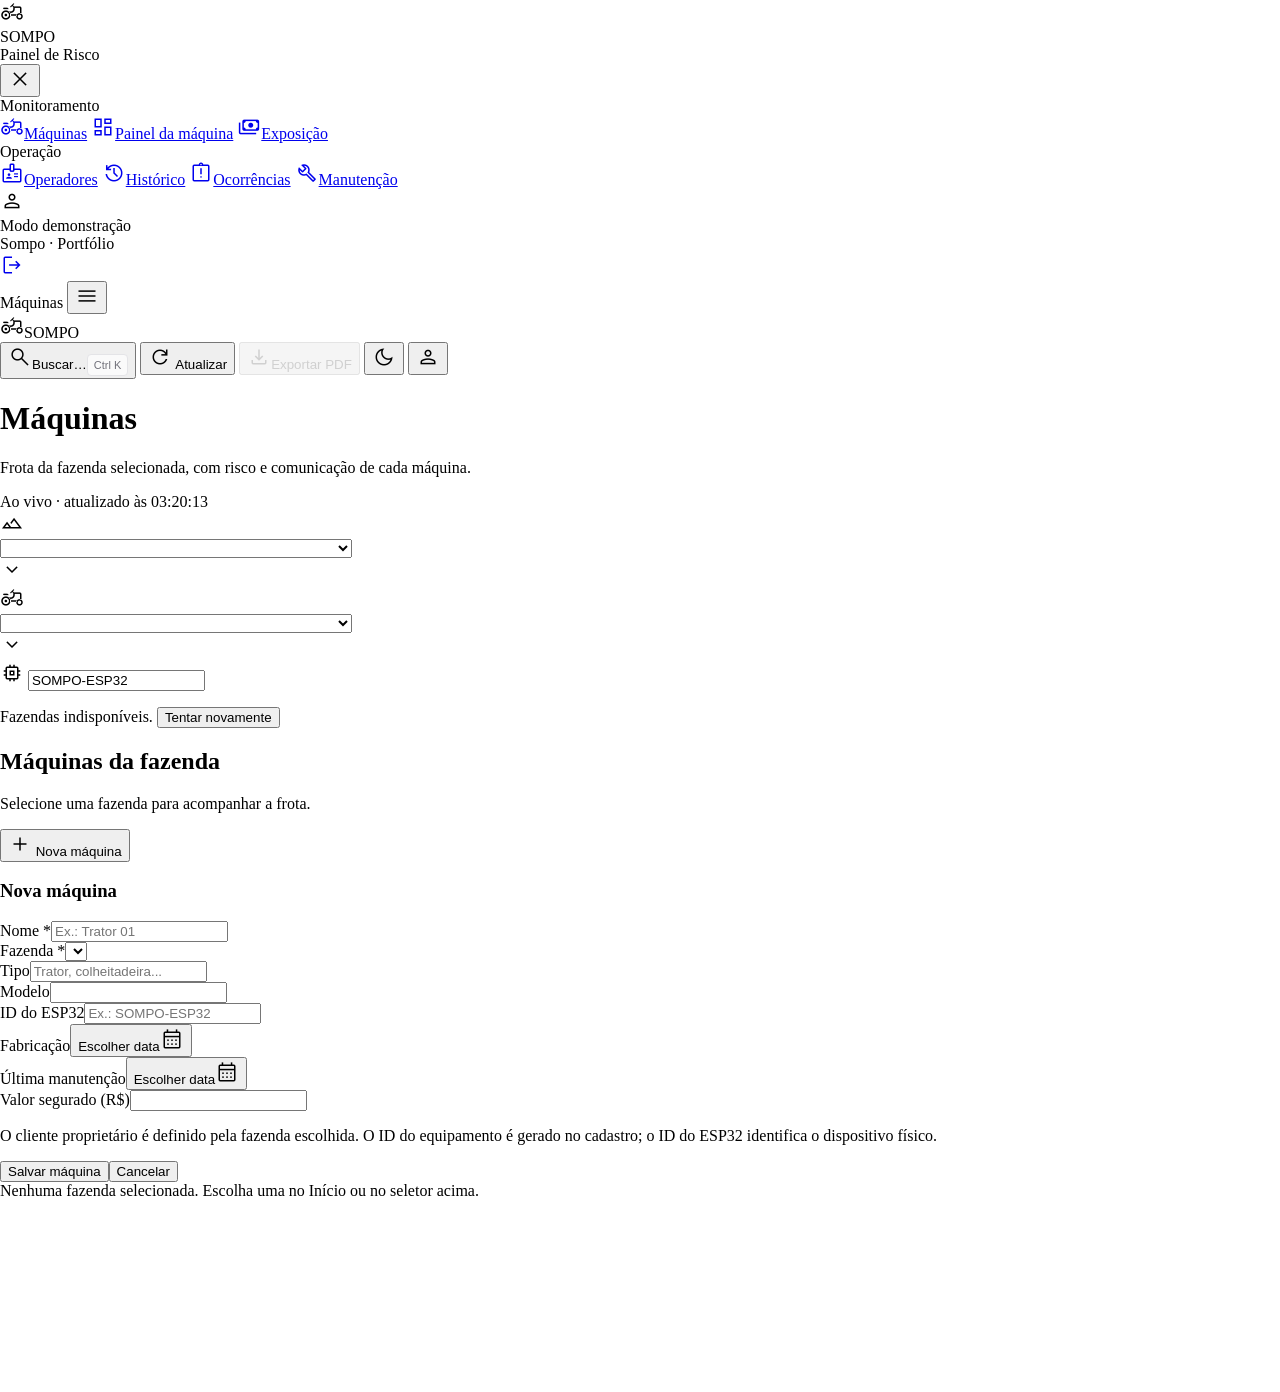
==== commit 4499c971: "painel: calendario de dia unico no cadastro de maquina (#4) Fabricacao e Ultima manutencao deixam de" ====
--- a/api/static/index.html
+++ b/api/static/index.html
@@ -949,8 +949,8 @@
           <div><label class="block text-xs font-semibold text-on-surface-variant mb-1">Tipo</label><input id="maqTipo" class="w-full bg-surface-container-lowest rounded-lg px-3 py-2" placeholder="Trator, colheitadeira..."/></div>
           <div><label class="block text-xs font-semibold text-on-surface-variant mb-1">Modelo</label><input id="maqModelo" class="w-full bg-surface-container-lowest rounded-lg px-3 py-2"/></div>
           <div class="md:col-span-2"><label class="block text-xs font-semibold text-on-surface-variant mb-1">ID do ESP32</label><input id="maqDispositivo" class="w-full bg-surface-container-lowest rounded-lg px-3 py-2" placeholder="Ex.: SOMPO-ESP32" aria-describedby="maqDispositivoAjuda"/><p id="maqDispositivoAjuda" class="text-xs text-on-surface-variant mt-1" hidden>Ao trocar ou apagar o ID, a credencial atual deixa de valer: gere uma nova e grave o ID no ESP32. O histórico de leituras continua nesta máquina.</p></div>
-          <div><label for="maqFabricacao" class="block text-xs font-semibold mb-1">Fabricação</label><input id="maqFabricacao" type="date" class="w-full bg-surface-container-lowest rounded-lg px-3 py-2"/></div>
-          <div><label for="maqManutencao" class="block text-xs font-semibold mb-1">Última manutenção</label><input id="maqManutencao" type="date" class="w-full bg-surface-container-lowest rounded-lg px-3 py-2"/></div>
+          <div><label for="maqFabricacaoBtn" class="block text-xs font-semibold mb-1">Fabricação</label><input id="maqFabricacao" type="hidden"/><button type="button" id="maqFabricacaoBtn" aria-haspopup="dialog" aria-expanded="false" class="w-full bg-surface-container-lowest rounded-lg px-3 py-2 flex items-center justify-between gap-2 text-left text-sm"><span class="txt">Escolher data</span><span class="material-symbols-outlined text-[18px] text-on-surface-variant">calendar_month</span></button></div>
+          <div><label for="maqManutencaoBtn" class="block text-xs font-semibold mb-1">Última manutenção</label><input id="maqManutencao" type="hidden"/><button type="button" id="maqManutencaoBtn" aria-haspopup="dialog" aria-expanded="false" class="w-full bg-surface-container-lowest rounded-lg px-3 py-2 flex items-center justify-between gap-2 text-left text-sm"><span class="txt">Escolher data</span><span class="material-symbols-outlined text-[18px] text-on-surface-variant">calendar_month</span></button></div>
           <div><label for="maqValor" class="block text-xs font-semibold mb-1">Valor segurado (R$)</label><input id="maqValor" type="number" min="0" step="0.01" class="w-full bg-surface-container-lowest rounded-lg px-3 py-2"/></div>
           <p class="text-xs">O cliente proprietário é definido pela fazenda escolhida. O ID do equipamento é gerado no cadastro; o ID do ESP32 identifica o dispositivo físico.</p>
           <div class="md:col-span-2 flex flex-wrap items-center gap-x-3 gap-y-2"><button type="submit" id="maqSalvar" class="bg-primary text-on-primary font-semibold px-4 py-2 rounded-lg">Salvar máquina</button><button type="button" id="btnCancelarMaquina" class="font-semibold text-on-surface-variant px-3 py-2">Cancelar</button><span id="maqMsg" class="basis-full md:basis-0 md:grow text-[13px] font-semibold"></span></div>
@@ -4282,10 +4282,21 @@
 // Prepara o formMaquina para cadastro (m = null) ou edição (m = máquina do cache).
 // Na edição a fazenda fica travada (o backend recusa transferência, 409). O ESP32 pode
 // ser trocado ou apagado; o histórico de leituras fica com a máquina.
+// Datas do cadastro (Fabricacao, Ultima manutencao): campo oculto com AAAA-MM-DD (o JS de ler/gravar nao muda)
+// e um botao que abre o calendario de dia unico. form.reset() nao limpa campo oculto, entao limpamos aqui.
+function definirDataMaq(id, iso){
+  $(id).value = iso || '';
+  $(id + 'Btn').querySelector('.txt').textContent = iso ? Calendario.formatar(iso) : 'Escolher data';
+}
+['maqFabricacao', 'maqManutencao'].forEach(id => $(id + 'Btn').addEventListener('click', e => Calendario.abrir({
+  ancora: e.currentTarget, modo: 'dia', inicio: $(id).value || null, fim: $(id).value || null,
+  aoAplicar: dia => definirDataMaq(id, dia),
+})));
 function modoFormMaquina(m){
   maquinaEditando = m || null; envioMaquina++;
   const f=$('formMaquina'), msg=$('maqMsg');
   f.reset(); msg.textContent=''; msg.style.color='';
+  definirDataMaq('maqFabricacao', ''); definirDataMaq('maqManutencao', '');
   $('maqFormTitulo').textContent = m ? `Editar máquina: ${m.nome}` : 'Nova máquina';
   $('maqSalvar').textContent = m ? 'Salvar alterações' : 'Salvar máquina'; $('maqSalvar').disabled = false;
   opcoesFazenda($('maqFazenda'), m ? m.fk_fazenda_id_fazenda : fazendaSelecionada);
@@ -4293,8 +4304,8 @@
   $('maqDispositivoAjuda').hidden = !(m && m.dispositivo_id);
   if(m){
     $('maqNome').value=m.nome||''; $('maqTipo').value=m.tipo||''; $('maqModelo').value=m.modelo||'';
-    $('maqDispositivo').value=m.dispositivo_id||''; $('maqFabricacao').value=String(m.fabricacao||'').slice(0,10);
-    $('maqManutencao').value=String(m.ultima_manutencao||'').slice(0,10); $('maqValor').value=m.valor_segurado ?? '';
+    $('maqDispositivo').value=m.dispositivo_id||''; definirDataMaq('maqFabricacao', String(m.fabricacao||'').slice(0,10));
+    definirDataMaq('maqManutencao', String(m.ultima_manutencao||'').slice(0,10)); $('maqValor').value=m.valor_segurado ?? '';
   }
 }
 function abrirFormMaquina(m){
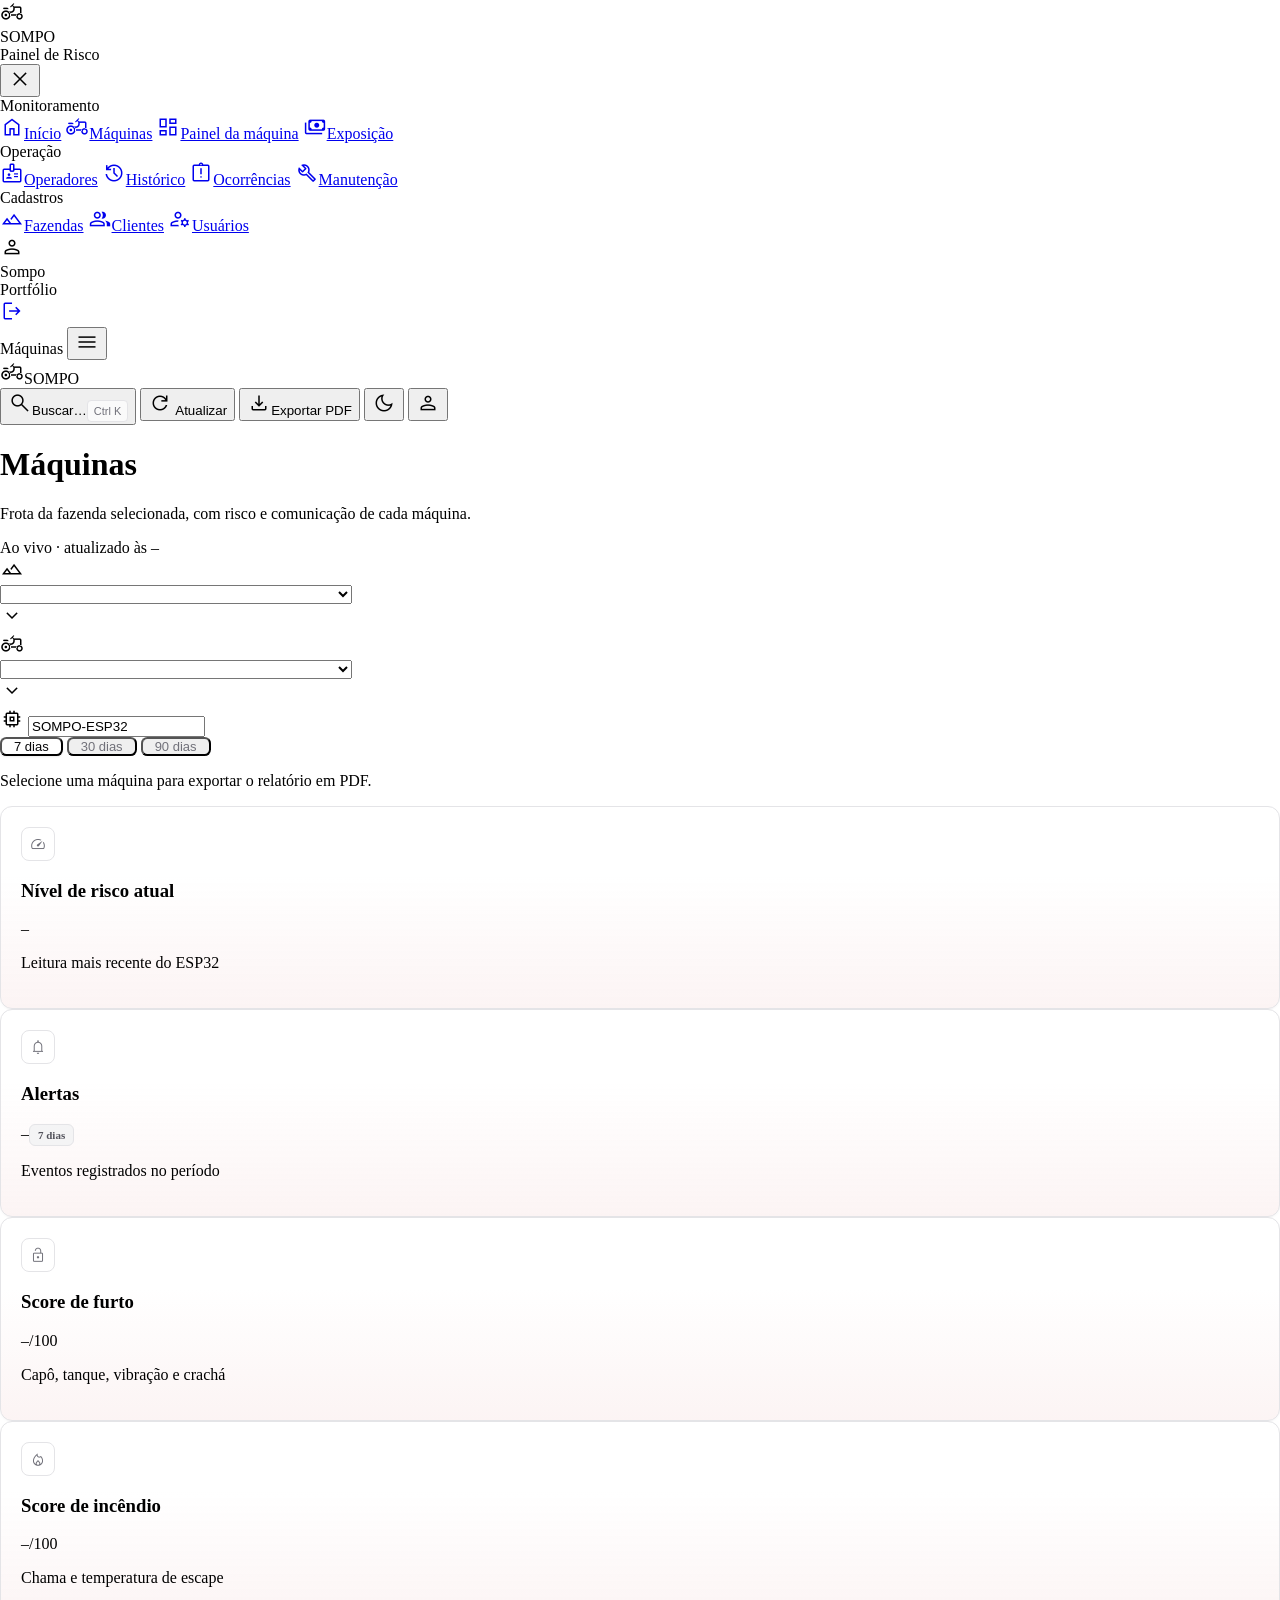
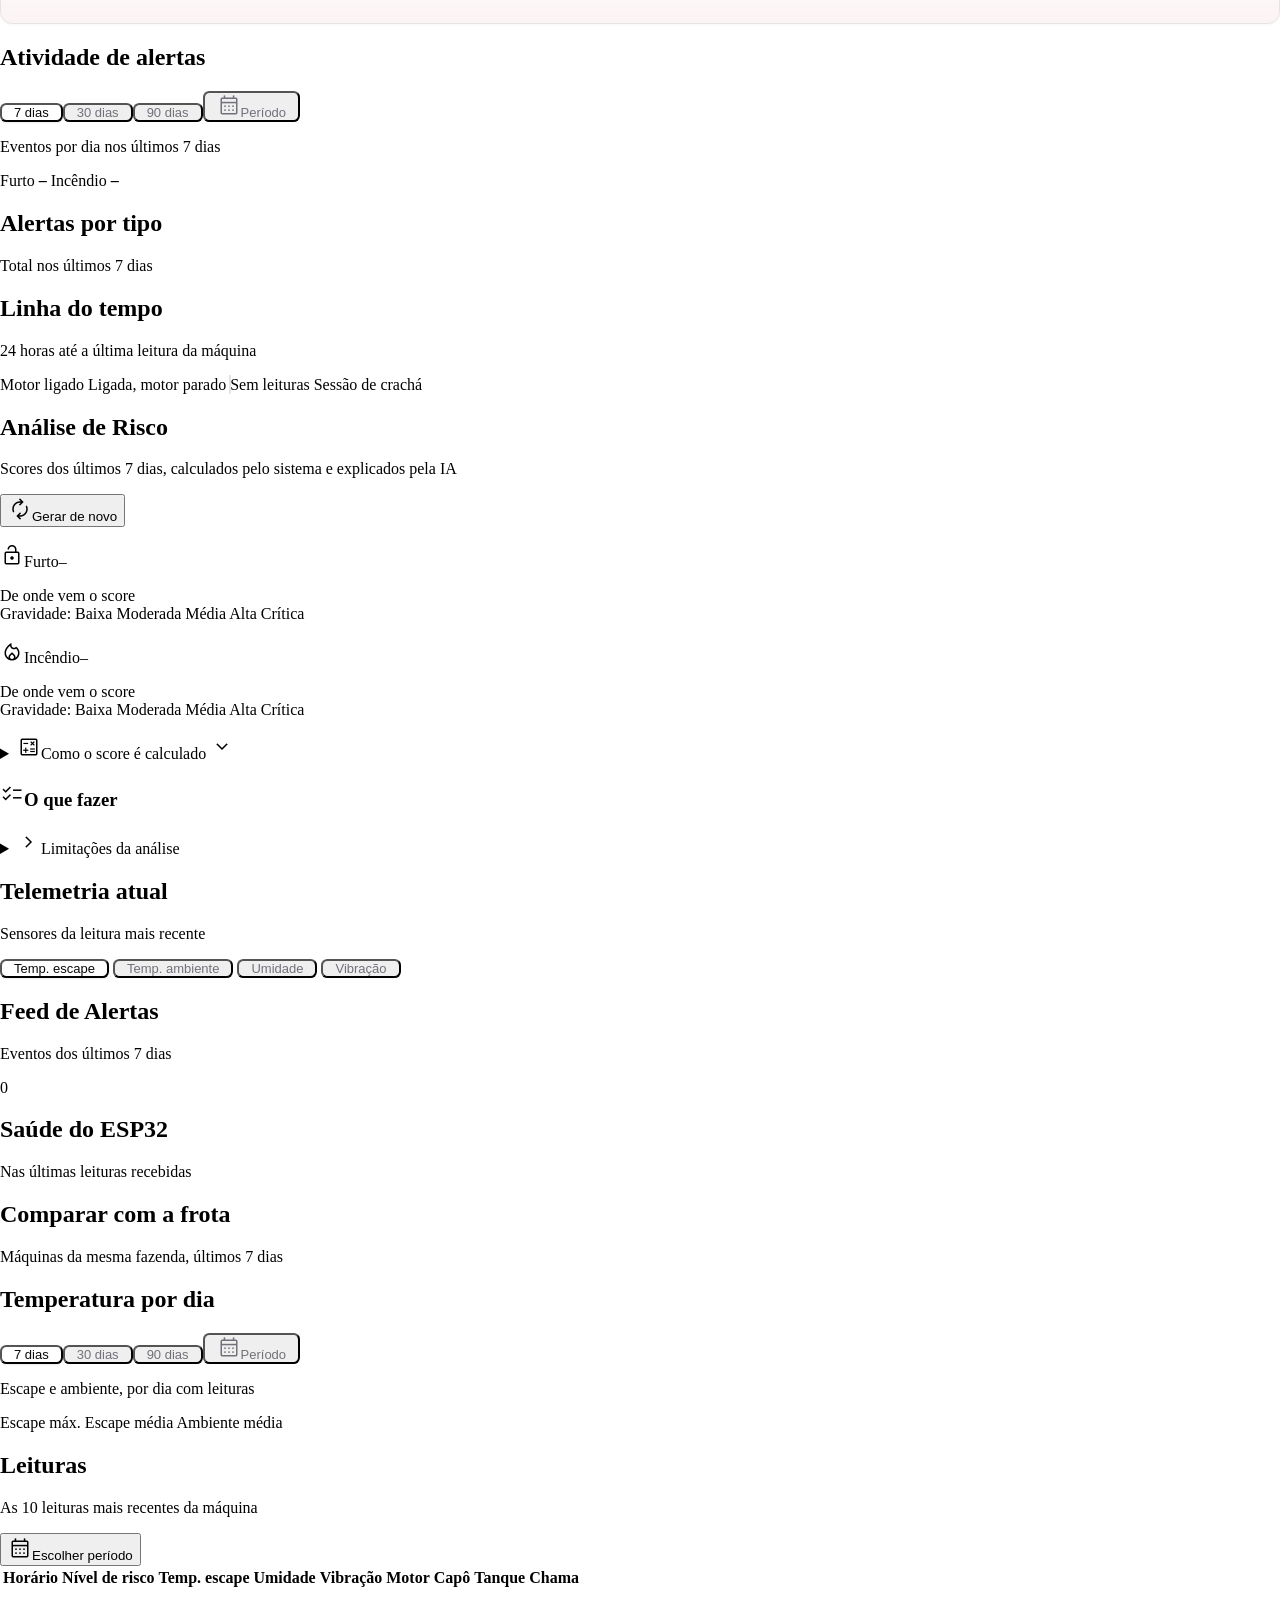
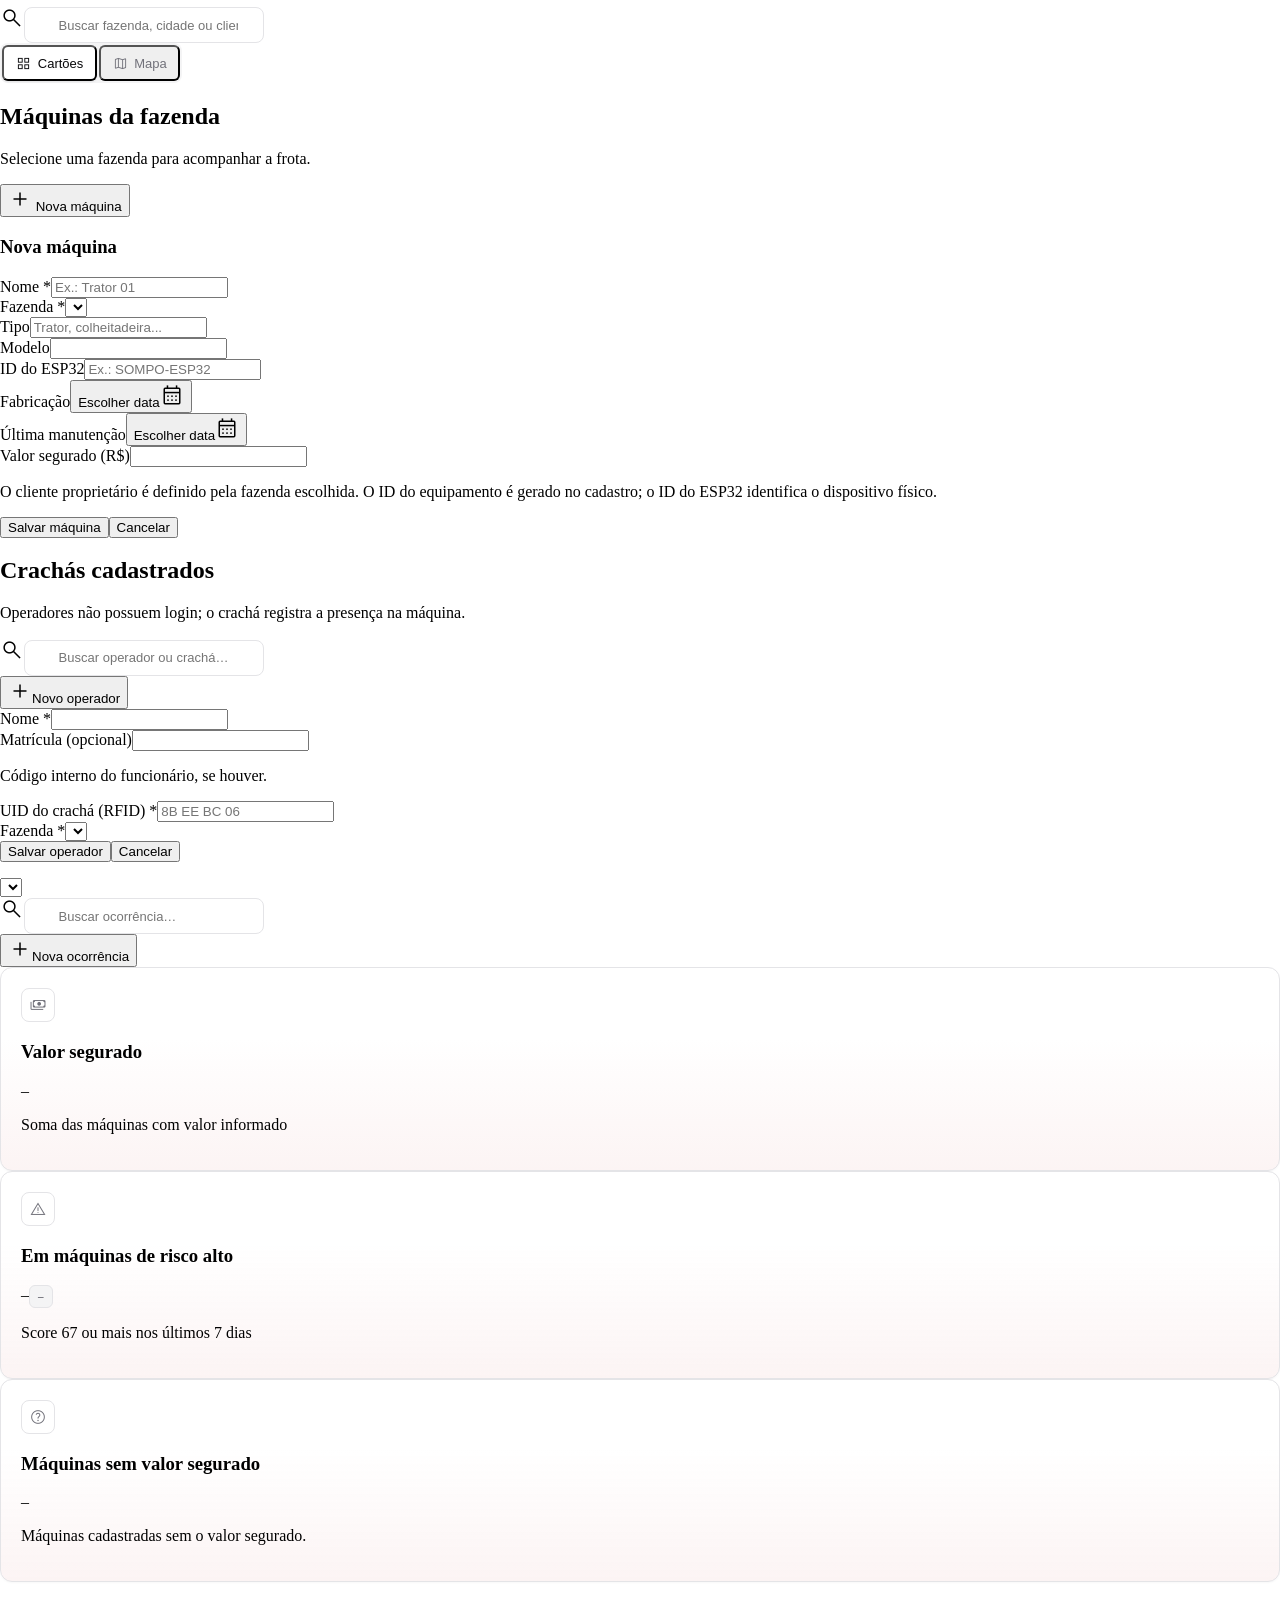
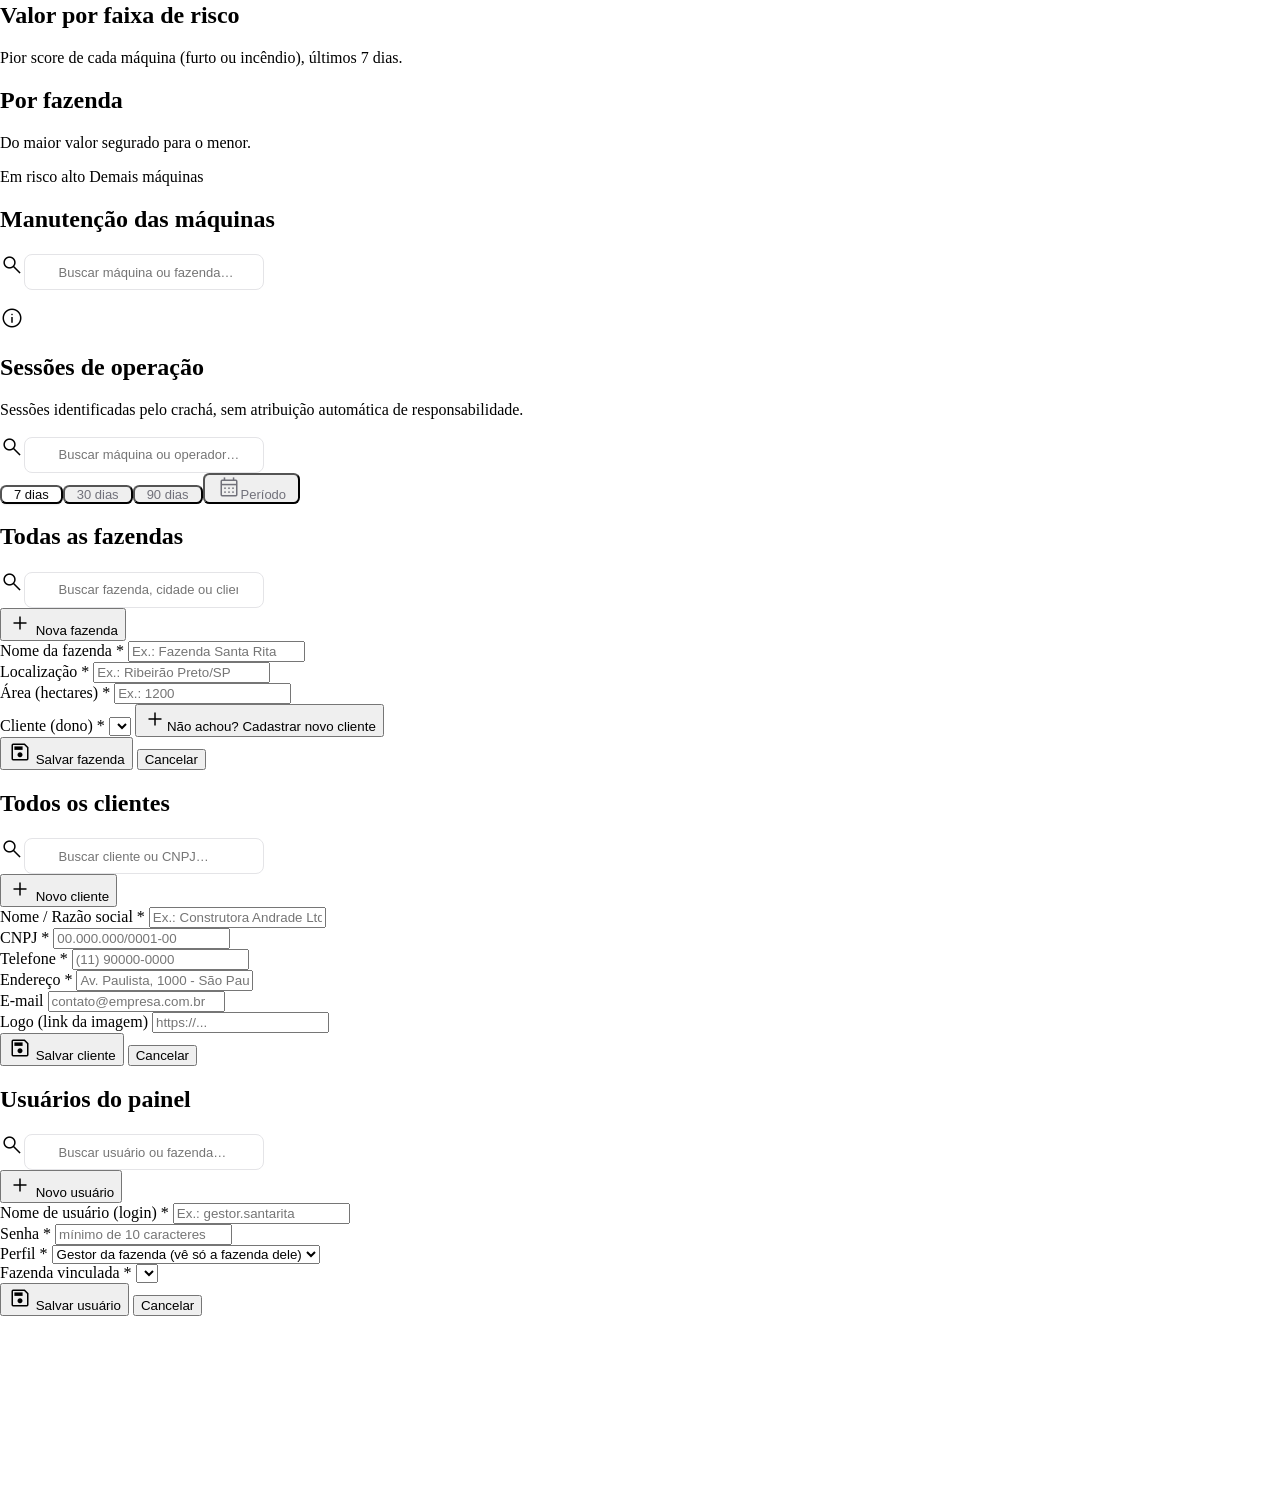
==== commit 6a72c4d6: "painel: calendario limita o intervalo a 1 ano, Limpar apaga a data do cadastro e fecha ao trocar de " ====
--- a/api/static/index.html
+++ b/api/static/index.html
@@ -1327,6 +1327,7 @@
   });
 }
 function setView(view){
+  Calendario.fechar();   // trocar de tela (inclusive pela paleta, sem clique fora) nao deixa o calendario solto
   if(restrita(view)) view = 'maquinas';
   const mudou = viewAtual !== view;
   if(mudou) novaEntrada(true);
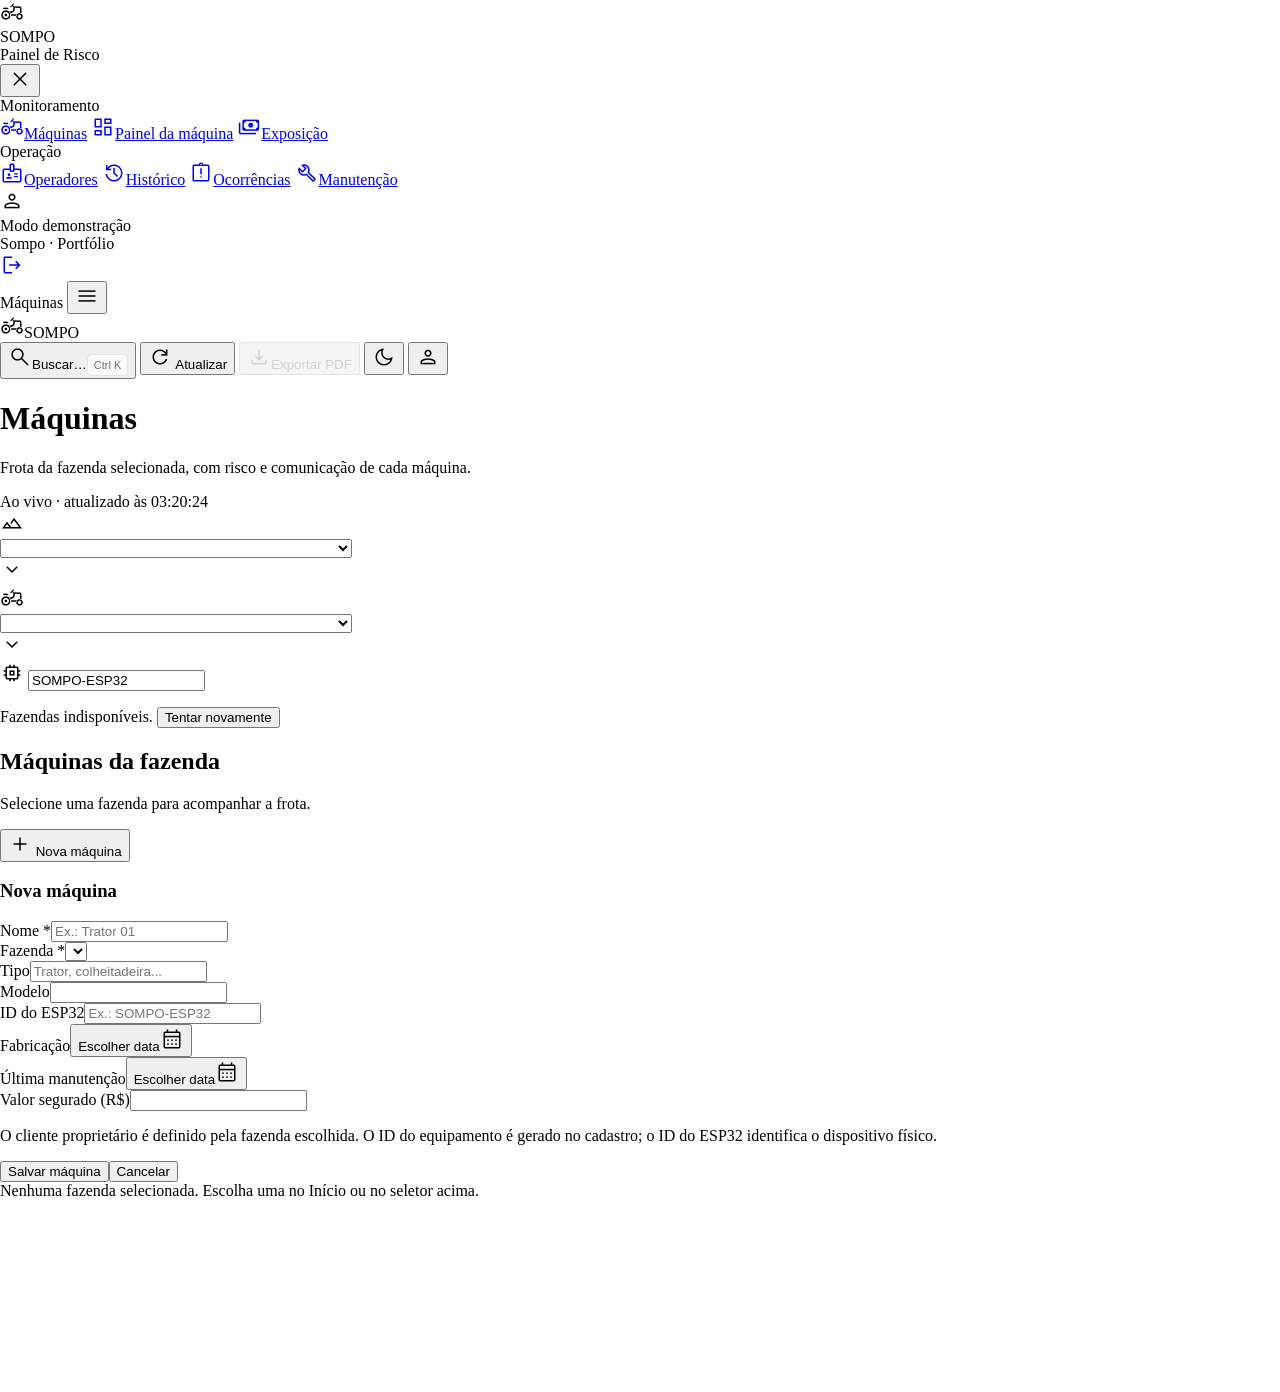
==== commit b8e83da4: "painel: resize nao fecha o calendario e o historico avisa quando o periodo tem mais sessoes do que v" ====
--- a/api/static/index.html
+++ b/api/static/index.html
@@ -1054,6 +1054,7 @@
           <div class="flex items-center gap-2 flex-wrap"><div class="relative"><span class="material-symbols-outlined absolute left-2.5 top-1/2 -translate-y-1/2 text-[18px] text-on-surface-variant pointer-events-none">search</span><input type="search" id="buscaHistorico" placeholder="Buscar máquina ou operador…" aria-label="Buscar máquina ou operador…" class="busca"/></div><div id="historicoSeg" role="group" aria-label="Período do histórico" class="inline-flex items-center h-9 p-0.5 rounded-lg border border-outline-variant bg-surface-container-low"><button type="button" data-dias="7" class="per-btn whitespace-nowrap" aria-pressed="true">7 dias</button><button type="button" data-dias="30" class="per-btn whitespace-nowrap" aria-pressed="false">30 dias</button><button type="button" data-dias="90" class="per-btn whitespace-nowrap" aria-pressed="false">90 dias</button><button type="button" data-periodo-livre class="per-btn whitespace-nowrap inline-flex items-center gap-1.5" aria-pressed="false" aria-haspopup="dialog" aria-expanded="false"><span class="material-symbols-outlined text-[16px]">calendar_month</span><span class="rot">Período</span></button></div></div>
         </div>
         <div data-filtro-maquina hidden class="mb-4"><span class="inline-flex items-center gap-2 rounded-full bg-primary/10 text-primary text-sm pl-3 pr-1 py-1"><span class="material-symbols-outlined text-[18px]" aria-hidden="true">filter_alt</span>Filtrando por <strong data-filtro-nome></strong><button type="button" data-limpar-maquina aria-label="Limpar o filtro da máquina" title="Limpar o filtro" class="w-7 h-7 grid place-items-center rounded-full hover:bg-primary/15"><span class="material-symbols-outlined text-[18px]" aria-hidden="true">close</span></button></span></div>
+        <p id="historicoAviso" role="status" hidden class="mx-1 mb-2 text-xs text-on-surface-variant"></p>
         <div id="listaHistorico"></div>
       </section>
 
@@ -1327,9 +1328,9 @@
   });
 }
 function setView(view){
-  Calendario.fechar();   // trocar de tela (inclusive pela paleta, sem clique fora) nao deixa o calendario solto
   if(restrita(view)) view = 'maquinas';
   const mudou = viewAtual !== view;
+  if(mudou) Calendario.fechar();   // trocar de tela (inclusive pela paleta, sem clique fora) nao deixa o calendario solto; resize chama setView(viewAtual) e nao fecha
   if(mudou) novaEntrada(true);
   if(mudou && typeof assinaturas !== 'undefined') ['leituras','eventos','tempdia'].forEach(k => assinaturas.delete(k));
   viewAtual = view;
@@ -4436,9 +4437,12 @@
 }
 async function carregarHistorico(){
   iniciando('listaHistorico');
-  if(semFazenda()){ historicoCache = []; $('contaHistorico').textContent = ''; atualizarFiltroMaquina(); $('listaHistorico').innerHTML = SEM_FAZENDA; return; }
-  try{ const q=new URLSearchParams(historicoLivre ? {de:historicoLivre.de, ate:historicoLivre.ate} : {dias:String(historicoDias)}); if(perfilRole==='sompo'&&fazendaSelecionada) q.set('fazenda',fazendaSelecionada); if(equipamentoSelecionado) q.set('equipamento',equipamentoSelecionado); atualizarFiltroMaquina(); const d=await getJSON('/operacoes?'+q);
+  if(semFazenda()){ historicoCache = []; $('historicoAviso').hidden = true; $('contaHistorico').textContent = ''; atualizarFiltroMaquina(); $('listaHistorico').innerHTML = SEM_FAZENDA; return; }
+  try{ const q=new URLSearchParams(historicoLivre ? {de:historicoLivre.de, ate:historicoLivre.ate} : {dias:String(historicoDias)}); if(perfilRole==='sompo'&&fazendaSelecionada) q.set('fazenda',fazendaSelecionada); if(equipamentoSelecionado) q.set('equipamento',equipamentoSelecionado); atualizarFiltroMaquina(); q.set('limite','200'); const d=await getJSON('/operacoes?'+q);
     historicoCache = d.dados || [];
+    const corte = (d.total ?? 0) > historicoCache.length;   // a API entrega no maximo 200 por consulta
+    $('historicoAviso').hidden = !corte;
+    $('historicoAviso').textContent = corte ? `Mostrando as ${historicoCache.length} sessões mais recentes de ${d.total} no período. Escolha um período menor para ver as demais.` : '';
     renderHistorico();
   }catch(e){ if(e.obsoleto) return; $('listaHistorico').innerHTML=erroLista('Histórico indisponível.'); }
 }
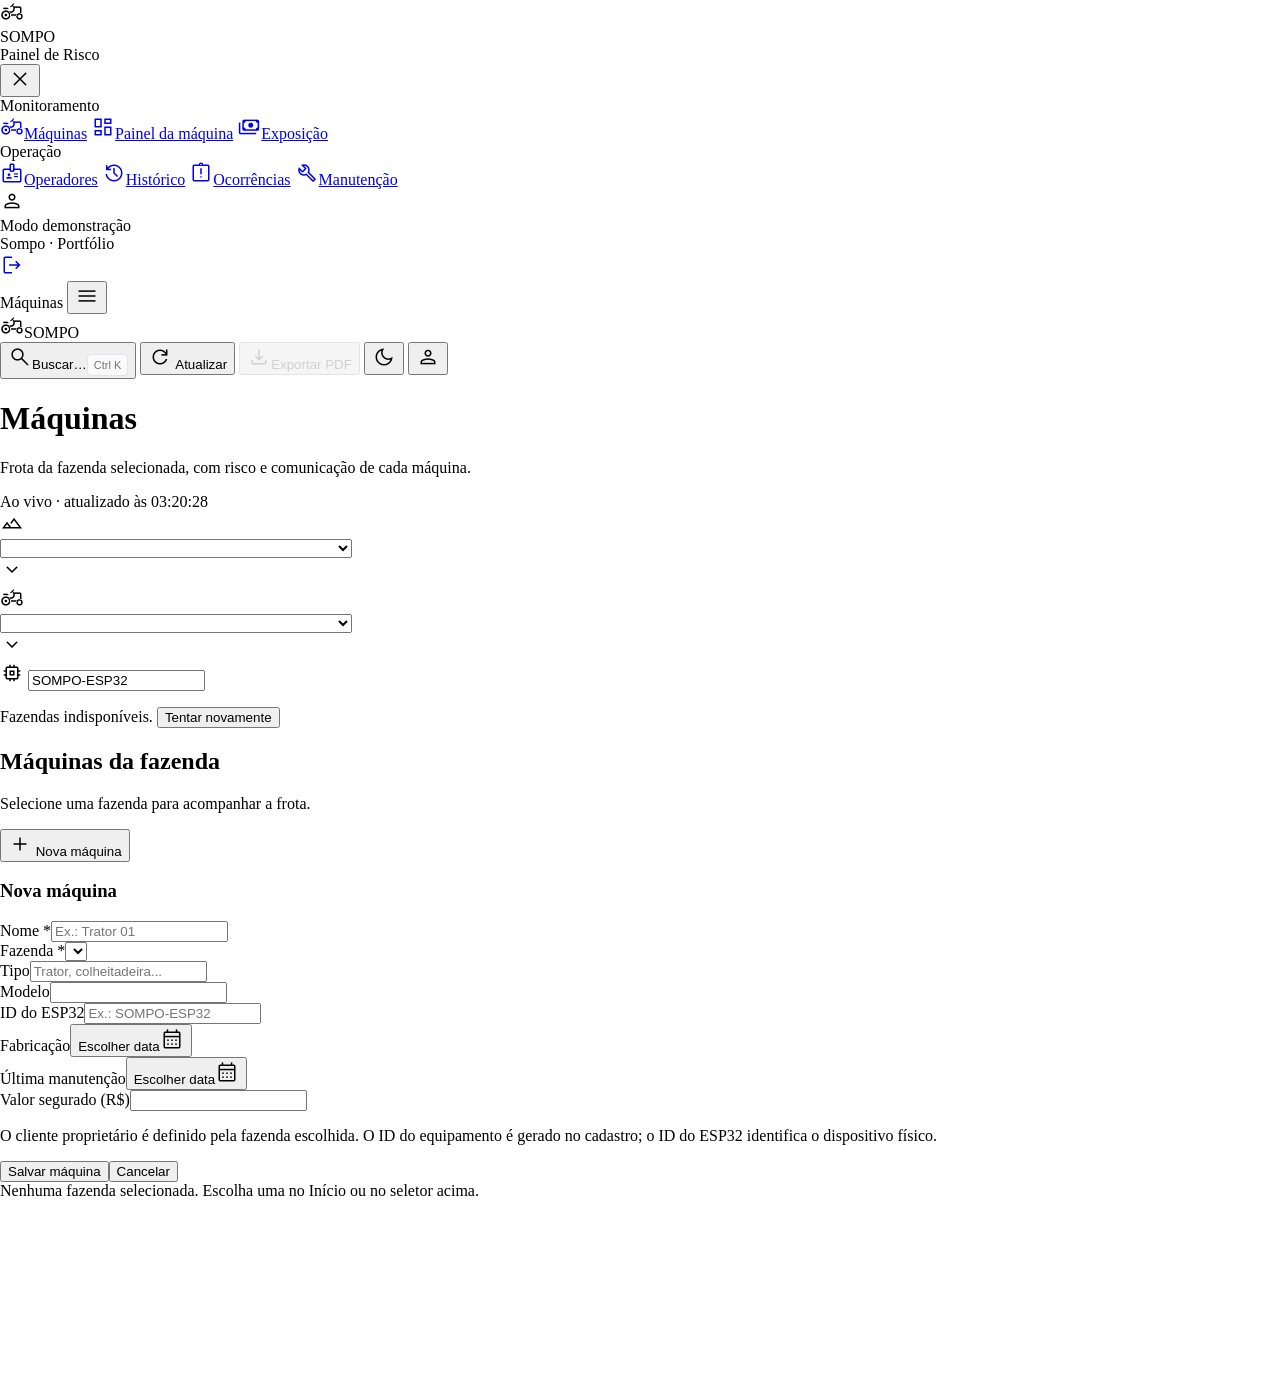
==== commit ba457f8a: "painel: linha do tempo com resumo e grafico unico (#5) Modulo static/linha_do_tempo.js (sem rede): r" ====
--- a/api/static/index.html
+++ b/api/static/index.html
@@ -434,6 +434,7 @@
 <!-- Tailwind gerado (api/tailwind/painel.config.js); rebuild em docs/COMO_TESTAR.md -->
 <link rel="stylesheet" href="/static/painel.css"/>
 <link rel="stylesheet" href="/static/calendario.css"/>
+<link rel="stylesheet" href="/static/linha_do_tempo.css"/>
 </head>
 <body class="bg-background text-on-background font-sans text-sm overflow-x-hidden">
 
@@ -637,16 +638,10 @@
         <div id="graficoTipos" class="px-5 pb-5 space-y-3"></div>
       </section>
 
-      <!-- LINHA DO TEMPO (24h ate a ultima leitura) -->
+      <!-- LINHA DO TEMPO (eventos primeiro; desenho em static/linha_do_tempo.js) -->
       <section data-section="linhaTempo" class="bg-surface-container-lowest rounded-xl border border-outline-variant shadow-[0_1px_2px_rgba(0,0,0,0.03)]">
         <div class="p-5 pb-2 flex items-start justify-between gap-4 flex-wrap">
           <div><h2 class="text-base font-semibold text-on-surface">Linha do tempo</h2><p id="linhaTempoSub" class="text-sm text-on-surface-variant">24 horas até a última leitura da máquina</p></div>
-          <div class="flex items-center gap-x-4 gap-y-1 flex-wrap text-xs text-on-surface-variant pt-1">
-            <span class="inline-flex items-center gap-1.5"><span class="w-2.5 h-2.5 rounded-sm bg-ok"></span>Motor ligado</span>
-            <span class="inline-flex items-center gap-1.5"><span class="w-2.5 h-2.5 rounded-sm" style="background:var(--v-texto3)"></span>Ligada, motor parado</span>
-            <span class="inline-flex items-center gap-1.5"><span class="w-2.5 h-2.5 rounded-sm" style="background:var(--v-hover);outline:1px solid var(--v-borda)"></span>Sem leituras</span>
-            <span class="inline-flex items-center gap-1.5"><span class="w-2.5 h-2.5 rounded-sm" style="background:var(--s-furto)"></span>Sessão de crachá</span>
-          </div>
         </div>
         <div id="linhaTempo" class="px-5 pb-4"></div>
       </section>
@@ -1253,6 +1248,7 @@
 <div id="cadastroAviso" role="status" class="hidden fixed bottom-4 right-4 z-[70] max-w-[90vw] bg-surface-container-lowest shadow-lg rounded-xl p-4 text-sm"></div>
 
 <script src="/static/calendario.js"></script>
+<script src="/static/linha_do_tempo.js"></script>
 <script>
 const $ = id => document.getElementById(id);
 let contextoVersao = 0;
@@ -3551,92 +3547,28 @@
   if(animarAgora('frota')) entrar(el, () => crescer(el.querySelectorAll('.frota-barra'), 'X', {atraso: 50}));
 }
 
-let linhaTempoDados = null;
+let linhaTempoDados = null, linhaTempoVista = null;
 async function carregarLinhaTempo(){
   const c = $('linhaTempo');
   try{
-    const per = periodo, eq = equipamentoSelecionado;
+    const eq = equipamentoSelecionado;
     const d = await getJSON(`/telemetria/linha-do-tempo?${seletorEquipamento()}&horas=24`);
+    if(eq !== equipamentoSelecionado) return;
     if(!d.janela || !(d.faixas || []).length){
-      linhaTempoDados = null;
+      linhaTempoDados = null; linhaTempoVista = null;
       c.innerHTML = '<div class="text-sm text-on-surface-variant italic py-8 text-center">Sem leituras desta máquina para montar a linha do tempo.</div>';
       $('linhaTempoSub').textContent = '24 horas até a última leitura da máquina'; return;
     }
-    const ini = new Date(d.janela.inicio), fim = new Date(d.janela.fim);
-    const dias = Math.max(1, Math.ceil((Date.now() - ini.getTime()) / 864e5) + 1);
-    const [ops, evs] = await Promise.all([
-      getJSON(`/operacoes?equipamento=${encodeURIComponent(eq)}&dias=${dias}&limite=200`).catch(() => ({dados: []})),
-      getJSON(`/eventos?equipamento=${encodeURIComponent(eq)}&dias=${dias}`).catch(() => ({dados: []})),
-    ]);
-    if(eq !== equipamentoSelecionado || per !== periodo) return;
-    const dentro = t => t >= ini.getTime() && t <= fim.getTime();
-    // Sem fim registrado: so a sessao ainda aberta vai ate o fim da janela; interrompida ou
-    // encerrada sem fim vira um marcador no inicio (nao pode pintar as 24h inteiras).
-    const ABERTA = ['aberta', 'em_andamento', 'ativa'];
-    const sessoes = (ops.dados || []).map(s => {
-      const a = new Date(s.inicio_em || s.fim_em).getTime();
-      const b = s.fim_em ? new Date(s.fim_em).getTime() : ABERTA.includes(s.status) ? new Date(d.janela.fim).getTime() : a;
-      return {s, a, b};
-    })
-      .filter(x => isFinite(x.a) && isFinite(x.b) && x.b >= ini.getTime() && x.a <= fim.getTime());
-    const alertas = (evs.dados || []).map(e => ({e, t: new Date(e.criado_em).getTime()})).filter(x => dentro(x.t));
-    linhaTempoDados = {janela: d.janela, faixas: d.faixas, sessoes, alertas};
-    if(!mudou('linhaTempo', `${d.janela.fim}|${d.faixas.reduce((a, f) => a + f.leituras, 0)}|${sessoes.length}|${alertas.length}`) && c.querySelector('svg')) return;
+    linhaTempoDados = d;
+    if(!mudou('linhaTempo', `${d.janela.inicio}|${d.janela.fim}|${d.faixas.reduce((a, f) => a + f.leituras, 0)}|${(d.eventos || []).length}`) && c.querySelector('svg')) return;
     desenharLinhaTempo();
-  }catch(e){ if(e.obsoleto) return; c.innerHTML = erroLista('Linha do tempo indisponível.'); }
+  }catch(e){ if(e.obsoleto) return; linhaTempoDados = null; linhaTempoVista = null; c.innerHTML = erroLista('Linha do tempo indisponível. Não deu para carregar os dados.'); }
 }
 function desenharLinhaTempo(){
-  const c = $('linhaTempo'), D = linhaTempoDados; if(!D) return;
+  const D = linhaTempoDados; if(!D) return;
   tipEsconder();
-  const ini = new Date(D.janela.inicio).getTime(), fim = new Date(D.janela.fim).getTime(), passo = D.janela.minutos * 60000;
-  const ativas = D.faixas.filter(f => f.leituras).length * D.janela.minutos;
-  const tempoAtivo = ativas >= 60 ? `${Math.floor(ativas / 60)} h${ativas % 60 ? ' ' + (ativas % 60) + ' min' : ''}` : `${ativas} min`;
-  $('linhaTempoSub').textContent = `24 horas até a última leitura (${fmtHora(D.janela.fim)}, ${fmtRelativo(D.janela.fim)}) · leituras em ${tempoAtivo} dessas 24 h`;
-  const W = larguraGrafico(c, 900), ML = 92, MR = 10, iw = W - ML - MR;
-  const TRILHAS = [['Máquina', 14], ['Risco', 34], ['Crachá', 54], ['Alertas', 74]], AT = 12, H = 112;
-  const X = t => ML + (t - ini) / (fim - ini) * iw;
-  const fw = iw / D.faixas.length;
-  const corRiscoFaixa = r => r === 'CRITICO' || r === 'ALTO' ? '#ba1a1a' : r === 'ATENCAO' || r === 'MEDIO' ? '#f59e0b' : r ? '#10b981' : null;
-  let g = TRILHAS.map(([n, y]) => `<text x="0" y="${y + 9}" font-size="11" style="fill:var(--v-texto2)">${n}</text>`).join('');
-  D.faixas.forEach((f, i) => {
-    const x = (ML + i * fw).toFixed(2), w = Math.max(0.5, fw - 1).toFixed(2);
-    const corM = !f.leituras ? 'var(--v-hover)' : f.motor_ligado ? '#10b981' : 'var(--v-texto3)';
-    g += `<rect x="${x}" y="${TRILHAS[0][1]}" width="${w}" height="${AT}" rx="2" style="fill:${corM}"/>`;
-    const cr = corRiscoFaixa(f.risco);
-    g += `<rect x="${x}" y="${TRILHAS[1][1]}" width="${w}" height="${AT}" rx="2" style="fill:${cr || 'var(--v-hover)'}"${cr ? ' fill-opacity="0.85"' : ''}/>`;
-  });
-  g += `<rect x="${ML}" y="${TRILHAS[2][1]}" width="${iw}" height="${AT}" rx="2" style="fill:var(--v-hover)"/>`;
-  D.sessoes.forEach(({a, b}) => {
-    const x0 = X(Math.max(a, ini)), x1 = X(Math.min(b, fim));
-    g += `<rect x="${x0.toFixed(1)}" y="${TRILHAS[2][1]}" width="${Math.max(2, x1 - x0).toFixed(1)}" height="${AT}" rx="2" fill="${COR.furto}"/>`;
-  });
-  g += `<line x1="${ML}" x2="${W - MR}" y1="${TRILHAS[3][1] + AT/2}" y2="${TRILHAS[3][1] + AT/2}" style="stroke:var(--v-borda)" stroke-width="1"/>`;
-  D.alertas.forEach(({e, t}) => {
-    const cor = eixoDoTipo(e.tipo) === 'incendio' ? COR.incendio : COR.furto;
-    g += `<circle cx="${X(t).toFixed(1)}" cy="${TRILHAS[3][1] + AT/2}" r="4" fill="${cor}" style="stroke:var(--v-card)" stroke-width="2"/>`;
-  });
-  for(let h = 0; h <= 24; h += 3){
-    const t = ini + h * 3600000, x = X(t);
-    const hora = new Date(t).toLocaleTimeString('pt-BR', {hour:'2-digit', minute:'2-digit'});
-    g += `<line x1="${x.toFixed(1)}" x2="${x.toFixed(1)}" y1="${TRILHAS[0][1] - 4}" y2="${TRILHAS[3][1] + AT + 2}" style="stroke:var(--v-borda)" stroke-width="1" stroke-opacity="0.6"/>`;
-    g += `<text x="${x.toFixed(1)}" y="${H - 6}" text-anchor="${h === 0 ? 'start' : h === 24 ? 'end' : 'middle'}" font-size="10" style="fill:var(--v-texto2)">${hora}</text>`;
-  }
-  const hits = D.faixas.map((f, i) => `<rect class="viz-hit" data-i="${i}" x="${(ML + i * fw).toFixed(2)}" y="${TRILHAS[0][1] - 4}" width="${fw.toFixed(2)}" height="${TRILHAS[3][1] + AT + 8 - TRILHAS[0][1]}"/>`).join('');
-  c.innerHTML = `<svg viewBox="0 0 ${W} ${H}" class="w-full" role="img" aria-label="Linha do tempo das 24 horas até a última leitura: motor, risco, sessões de crachá e alertas">${g}${hits}</svg>`;
-  if(animarAgora('linhaTempo')) entrar(c, () => revelar(c.querySelector('svg')));
-  ligarHover(c, (ev, i) => {
-    if(!ev) return;
-    const f = D.faixas[i], a = ini + i * passo, b = a + passo;
-    const noIntervalo = D.alertas.filter(x => x.t >= a && x.t < b);
-    const sessao = D.sessoes.find(x => x.a < b && x.b >= a);
-    const hm = t => new Date(t).toLocaleTimeString('pt-BR', {hour:'2-digit', minute:'2-digit'});
-    tipMostrar(ev, `${hm(a)} às ${hm(b)}`, [
-      [f.leituras ? (f.motor_ligado ? '#10b981' : '#a1a1aa') : '#d4d4d8', 'Máquina', f.leituras ? (f.motor_ligado ? 'Motor ligado' : 'Motor parado') : 'Sem leituras'],
-      [corRiscoFaixa(f.risco) || '#d4d4d8', 'Risco', nomeClasse(f.risco) || '–'],
-      [COR.furto, 'Crachá', sessao ? (sessao.s.operador_nome || 'Sessão ativa') : 'Nenhuma sessão'],
-      [COR.incendio, 'Alertas', noIntervalo.length ? noIntervalo.length + ' (' + [...new Set(noIntervalo.map(x => nomeTipo(x.e.tipo)))].slice(0, 2).join(', ') + ')' : '0'],
-    ]);
-  });
+  $('linhaTempoSub').textContent = `24 horas até a última leitura (${new Date(D.janela.fim).toLocaleString('pt-BR', {day:'2-digit', month:'2-digit', hour:'2-digit', minute:'2-digit'}).replace(',', ',')}, ${fmtRelativo(D.janela.fim)})`;
+  linhaTempoVista = LinhaDoTempo.montar($('linhaTempo'), D, {titulos: TITULO_TIPO, animar: animarAgora('linhaTempo')});
 }
 
 /* ---------- Detalhe do alerta (modal) ---------- */
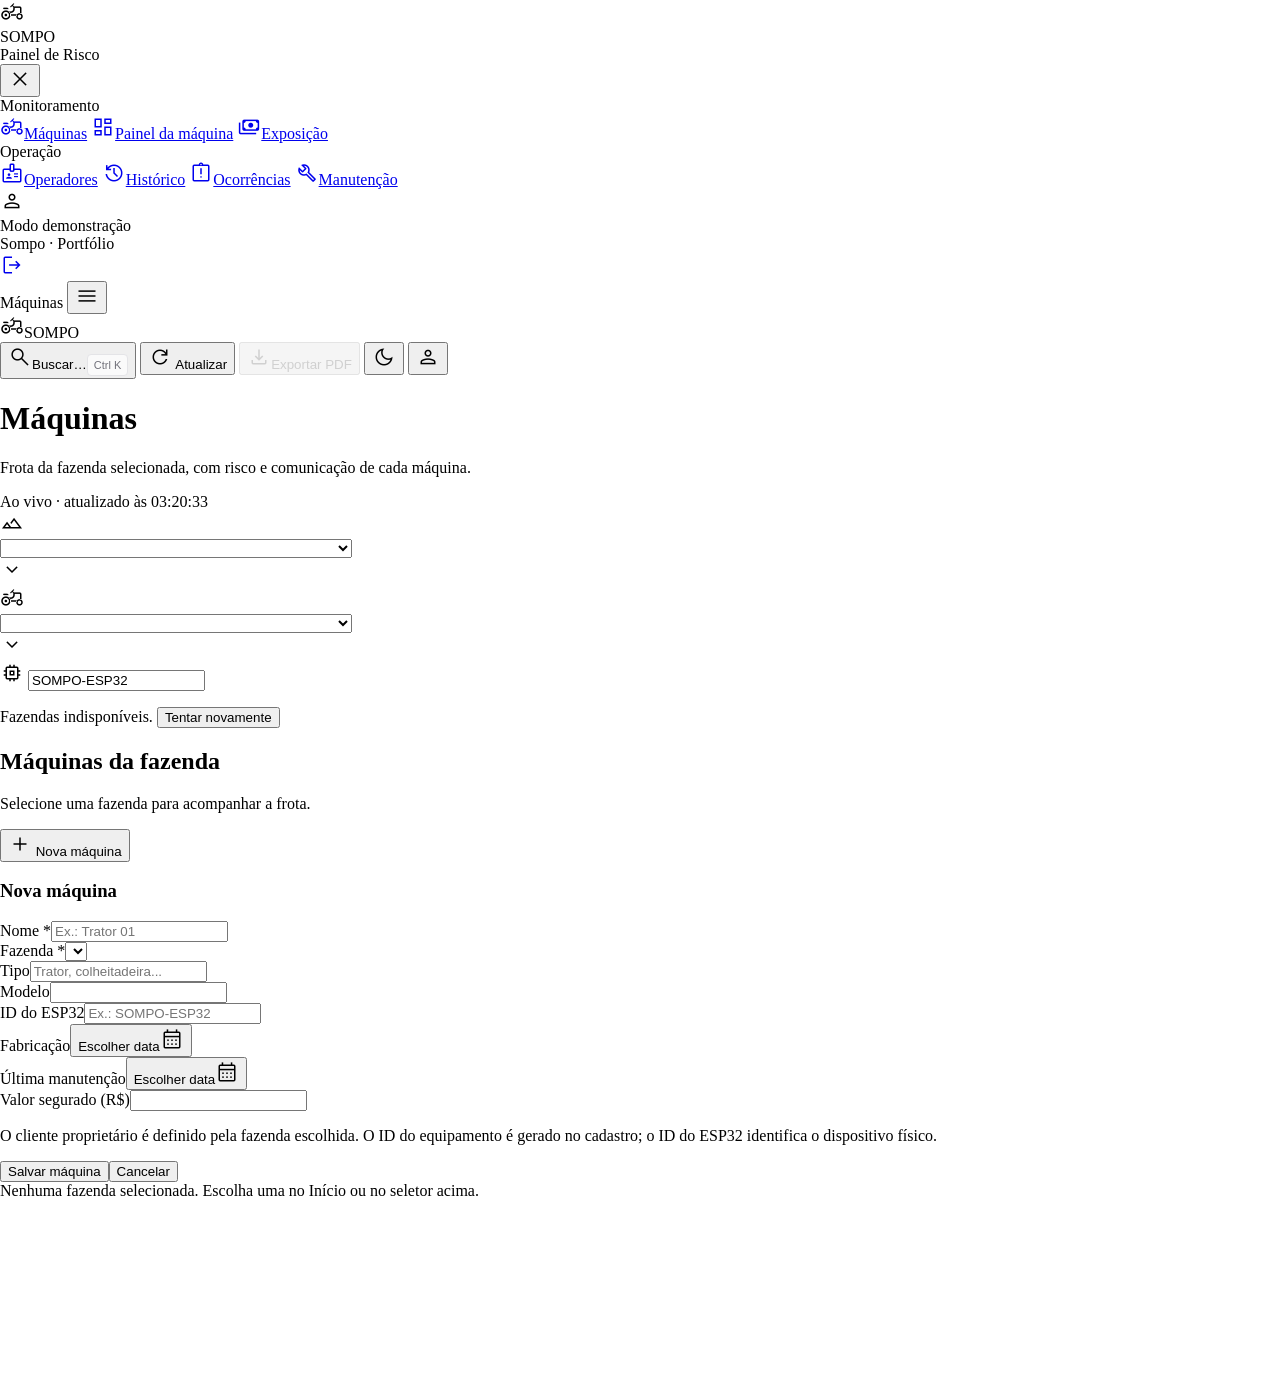
==== commit 74d4663c: "painel: linha do tempo com 24 h, 7 dias e periodo proprio (#5) Seletor da secao com o calendario pro" ====
--- a/api/static/index.html
+++ b/api/static/index.html
@@ -642,6 +642,11 @@
       <section data-section="linhaTempo" class="bg-surface-container-lowest rounded-xl border border-outline-variant shadow-[0_1px_2px_rgba(0,0,0,0.03)]">
         <div class="p-5 pb-2 flex items-start justify-between gap-4 flex-wrap">
           <div><h2 class="text-base font-semibold text-on-surface">Linha do tempo</h2><p id="linhaTempoSub" class="text-sm text-on-surface-variant">24 horas até a última leitura da máquina</p></div>
+          <div class="seg" role="group" aria-label="Período da linha do tempo" id="linhaTempoSeg">
+            <button type="button" data-lt-horas="24" aria-pressed="true">24 h</button>
+            <button type="button" data-lt-horas="168" aria-pressed="false">7 dias</button>
+            <button type="button" data-lt-periodo aria-pressed="false"><span class="material-symbols-outlined">calendar_month</span>Período</button>
+          </div>
         </div>
         <div id="linhaTempo" class="px-5 pb-4"></div>
       </section>
@@ -3547,27 +3552,61 @@
   if(animarAgora('frota')) entrar(el, () => crescer(el.querySelectorAll('.frota-barra'), 'X', {atraso: 50}));
 }
 
-let linhaTempoDados = null, linhaTempoVista = null;
-async function carregarLinhaTempo(){
-  const c = $('linhaTempo');
+// Janela propria da secao: {horas: 24} | {horas: 168} | {de, ate}. Recarrega no maximo a cada
+// 60 s em 24 h/7 dias (consulta pesada) e nunca no Periodo; trocar de janela ou de maquina carrega na hora.
+let linhaTempoDados = null, linhaTempoVista = null, linhaTempoJanela = {horas: 24}, linhaTempoEm = 0, linhaTempoEq = null;
+const LINHA_TEMPO_MS = 60000;
+async function carregarLinhaTempo(forcar = false){
+  const c = $('linhaTempo'), eq = equipamentoSelecionado;
+  if(eq !== linhaTempoEq){ linhaTempoEq = eq; linhaTempoJanela = {horas: 24}; linhaTempoDados = null; marcarJanelaLinhaTempo(); }
+  if(!forcar && linhaTempoDados && (linhaTempoJanela.de || Date.now() - linhaTempoEm < LINHA_TEMPO_MS)) return;
+  const jan = linhaTempoJanela;
+  const q = jan.de ? `de=${jan.de}&ate=${jan.ate}` : `horas=${jan.horas}`;
   try{
-    const eq = equipamentoSelecionado;
-    const d = await getJSON(`/telemetria/linha-do-tempo?${seletorEquipamento()}&horas=24`);
-    if(eq !== equipamentoSelecionado) return;
+    const d = await getJSON(`/telemetria/linha-do-tempo?${seletorEquipamento()}&${q}`);
+    if(eq !== equipamentoSelecionado || jan !== linhaTempoJanela) return;   // resposta de outra maquina ou janela
+    linhaTempoEm = Date.now();
     if(!d.janela || !(d.faixas || []).length){
       linhaTempoDados = null; linhaTempoVista = null;
       c.innerHTML = '<div class="text-sm text-on-surface-variant italic py-8 text-center">Sem leituras desta máquina para montar a linha do tempo.</div>';
-      $('linhaTempoSub').textContent = '24 horas até a última leitura da máquina'; return;
+      $('linhaTempoSub').textContent = subtituloLinhaTempo(jan); return;
     }
     linhaTempoDados = d;
     if(!mudou('linhaTempo', `${d.janela.inicio}|${d.janela.fim}|${d.faixas.reduce((a, f) => a + f.leituras, 0)}|${(d.eventos || []).length}`) && c.querySelector('svg')) return;
     desenharLinhaTempo();
-  }catch(e){ if(e.obsoleto) return; linhaTempoDados = null; linhaTempoVista = null; c.innerHTML = erroLista('Linha do tempo indisponível. Não deu para carregar os dados.'); }
-}
+  }catch(e){
+    if(e.obsoleto || eq !== equipamentoSelecionado || jan !== linhaTempoJanela) return;
+    linhaTempoDados = null; linhaTempoVista = null;
+    c.innerHTML = e.message === 'HTTP 409'
+      ? '<div role="alert" class="text-sm text-on-surface-variant py-8 text-center">Falta rodar linha_do_tempo.sql no Supabase para períodos longos. Use 24 h enquanto isso.</div>'
+      : erroLista('Linha do tempo indisponível. Não deu para carregar os dados.');
+  }
+}
+function subtituloLinhaTempo(jan, fim){
+  if(jan.de) return `${Calendario.formatar(jan.de)} até ${Calendario.formatar(jan.ate)}`;
+  const base = `${jan.horas === 168 ? '7 dias' : '24 horas'} até a última leitura`;
+  return fim ? `${base} (${new Date(fim).toLocaleString('pt-BR', {day:'2-digit', month:'2-digit', hour:'2-digit', minute:'2-digit'})}, ${fmtRelativo(fim)})` : `${base} da máquina`;
+}
+function marcarJanelaLinhaTempo(){
+  const j = linhaTempoJanela;
+  document.querySelectorAll('#linhaTempoSeg button').forEach(b => b.setAttribute('aria-pressed',
+    String(b.hasAttribute('data-lt-periodo') ? !!j.de : !j.de && +b.dataset.ltHoras === j.horas)));
+}
+function trocarJanelaLinhaTempo(j){
+  linhaTempoJanela = j; marcarJanelaLinhaTempo();
+  $('linhaTempoSub').textContent = subtituloLinhaTempo(j);
+  carregarLinhaTempo(true);
+}
+$('linhaTempoSeg').addEventListener('click', e => {
+  const b = e.target.closest('button'); if(!b) return;
+  if(b.dataset.ltHoras) trocarJanelaLinhaTempo({horas: +b.dataset.ltHoras});
+  else Calendario.abrir({ancora: b, modo: 'intervalo', inicio: linhaTempoJanela.de, fim: linhaTempoJanela.ate,
+                         aoAplicar: (de, ate) => trocarJanelaLinhaTempo({de, ate})});
+});
 function desenharLinhaTempo(){
   const D = linhaTempoDados; if(!D) return;
   tipEsconder();
-  $('linhaTempoSub').textContent = `24 horas até a última leitura (${new Date(D.janela.fim).toLocaleString('pt-BR', {day:'2-digit', month:'2-digit', hour:'2-digit', minute:'2-digit'}).replace(',', ',')}, ${fmtRelativo(D.janela.fim)})`;
+  $('linhaTempoSub').textContent = subtituloLinhaTempo(linhaTempoJanela, D.janela.fim);
   linhaTempoVista = LinhaDoTempo.montar($('linhaTempo'), D, {titulos: TITULO_TIPO, animar: animarAgora('linhaTempo')});
 }
 
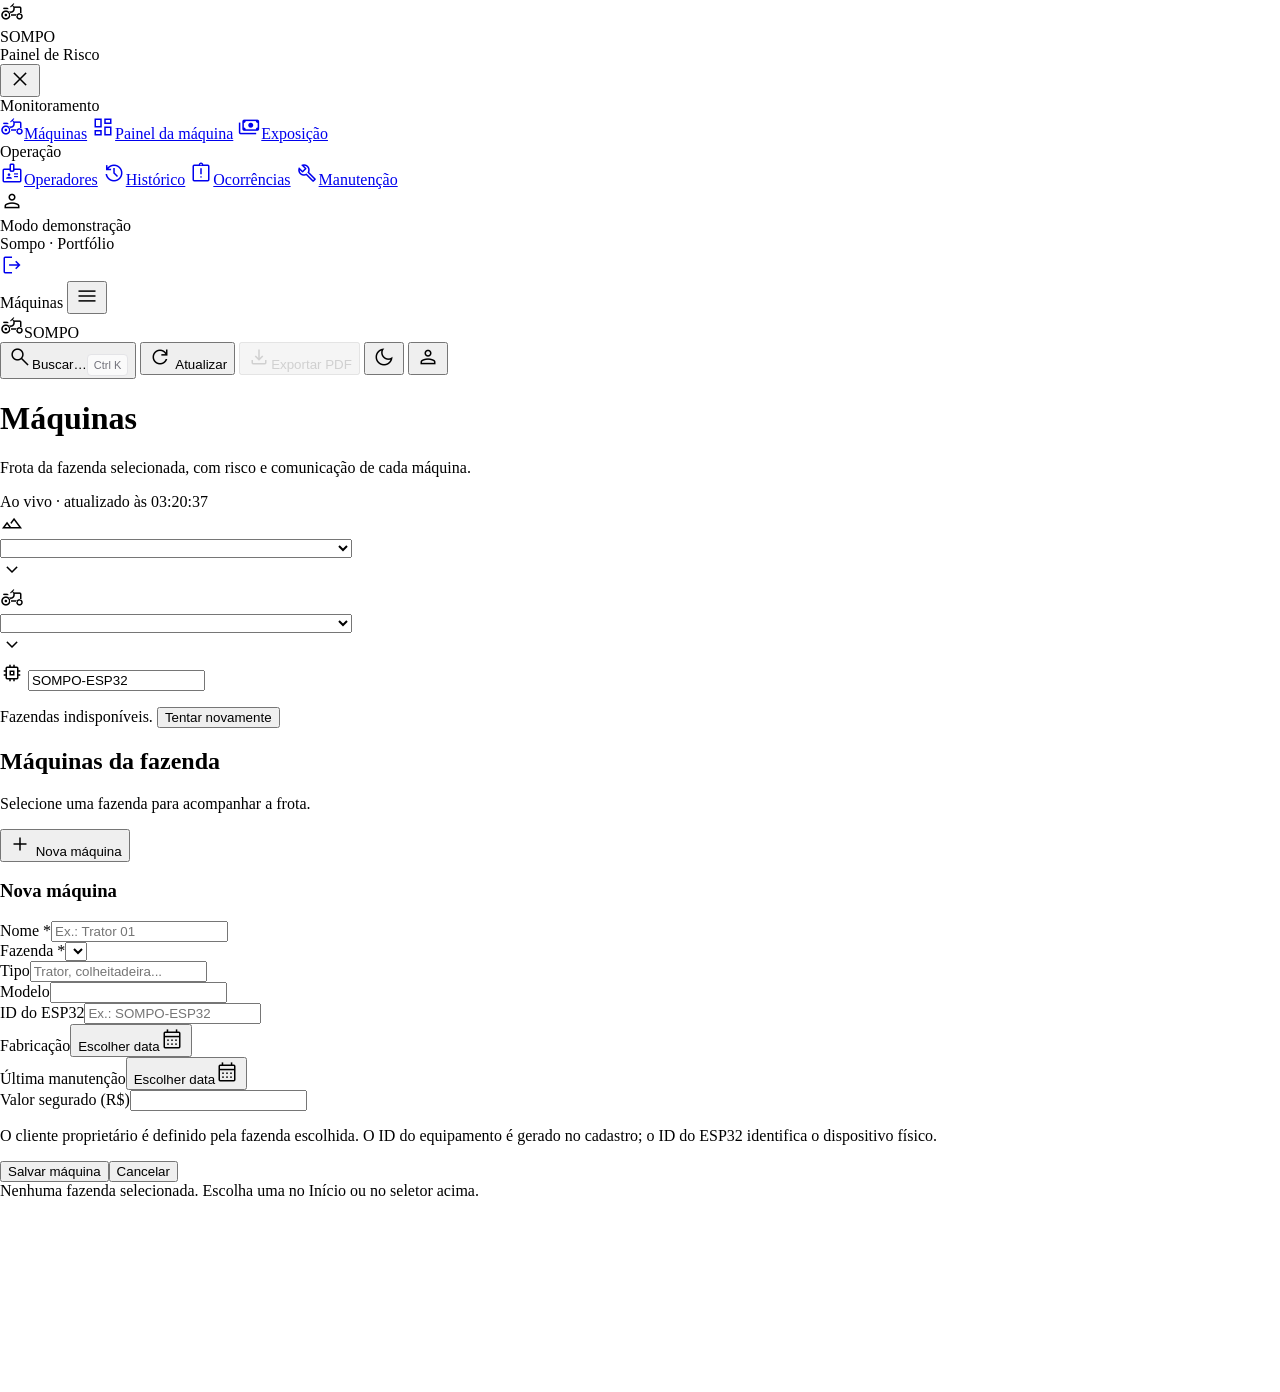
==== commit 39dedbed: "linha do tempo: correcoes da revisao final (#5) - erro, 409 sql_pendente e "sem leituras" tambem esp" ====
--- a/api/static/index.html
+++ b/api/static/index.html
@@ -3558,8 +3558,9 @@
 const LINHA_TEMPO_MS = 60000;
 async function carregarLinhaTempo(forcar = false){
   const c = $('linhaTempo'), eq = equipamentoSelecionado;
-  if(eq !== linhaTempoEq){ linhaTempoEq = eq; linhaTempoJanela = {horas: 24}; linhaTempoDados = null; marcarJanelaLinhaTempo(); }
-  if(!forcar && linhaTempoDados && (linhaTempoJanela.de || Date.now() - linhaTempoEm < LINHA_TEMPO_MS)) return;
+  if(eq !== linhaTempoEq){ linhaTempoEq = eq; linhaTempoJanela = {horas: 24}; linhaTempoDados = null; linhaTempoVista = null; linhaTempoEm = 0; marcarJanelaLinhaTempo(); }
+  // Vale tambem depois de erro ou de "sem leituras": o ciclo de 5 s nao insiste (o 409 de 7 dias pesaria no banco).
+  if(!forcar && linhaTempoEm && (linhaTempoJanela.de || Date.now() - linhaTempoEm < LINHA_TEMPO_MS)) return;
   const jan = linhaTempoJanela;
   const q = jan.de ? `de=${jan.de}&ate=${jan.ate}` : `horas=${jan.horas}`;
   try{
@@ -3567,7 +3568,7 @@
     if(eq !== equipamentoSelecionado || jan !== linhaTempoJanela) return;   // resposta de outra maquina ou janela
     linhaTempoEm = Date.now();
     if(!d.janela || !(d.faixas || []).length){
-      linhaTempoDados = null; linhaTempoVista = null;
+      linhaTempoVista?.destruir(); linhaTempoDados = null; linhaTempoVista = null;
       c.innerHTML = '<div class="text-sm text-on-surface-variant italic py-8 text-center">Sem leituras desta máquina para montar a linha do tempo.</div>';
       $('linhaTempoSub').textContent = subtituloLinhaTempo(jan); return;
     }
@@ -3576,7 +3577,8 @@
     desenharLinhaTempo();
   }catch(e){
     if(e.obsoleto || eq !== equipamentoSelecionado || jan !== linhaTempoJanela) return;
-    linhaTempoDados = null; linhaTempoVista = null;
+    linhaTempoEm = Date.now();
+    linhaTempoVista?.destruir(); linhaTempoDados = null; linhaTempoVista = null;
     c.innerHTML = e.message === 'HTTP 409'
       ? '<div role="alert" class="text-sm text-on-surface-variant py-8 text-center">Falta rodar linha_do_tempo.sql no Supabase para períodos longos. Use 24 h enquanto isso.</div>'
       : erroLista('Linha do tempo indisponível. Não deu para carregar os dados.');
@@ -3597,6 +3599,8 @@
   $('linhaTempoSub').textContent = subtituloLinhaTempo(j);
   carregarLinhaTempo(true);
 }
+// "Tentar novamente" do erro: libera a trava de 60 s antes do carregarTudo() do clique.
+$('linhaTempo').addEventListener('click', e => { if(e.target.closest('[data-tentar]')) linhaTempoEm = 0; });
 $('linhaTempoSeg').addEventListener('click', e => {
   const b = e.target.closest('button'); if(!b) return;
   if(b.dataset.ltHoras) trocarJanelaLinhaTempo({horas: +b.dataset.ltHoras});
@@ -3607,7 +3611,8 @@
   const D = linhaTempoDados; if(!D) return;
   tipEsconder();
   $('linhaTempoSub').textContent = subtituloLinhaTempo(linhaTempoJanela, D.janela.fim);
-  linhaTempoVista = LinhaDoTempo.montar($('linhaTempo'), D, {titulos: TITULO_TIPO, animar: animarAgora('linhaTempo')});
+  // Redesenho (resize, dado novo): o filtro, a selecao e os grupos abertos continuam.
+  linhaTempoVista = LinhaDoTempo.montar($('linhaTempo'), D, {titulos: TITULO_TIPO, animar: animarAgora('linhaTempo'), estado: linhaTempoVista?.estado});
 }
 
 /* ---------- Detalhe do alerta (modal) ---------- */
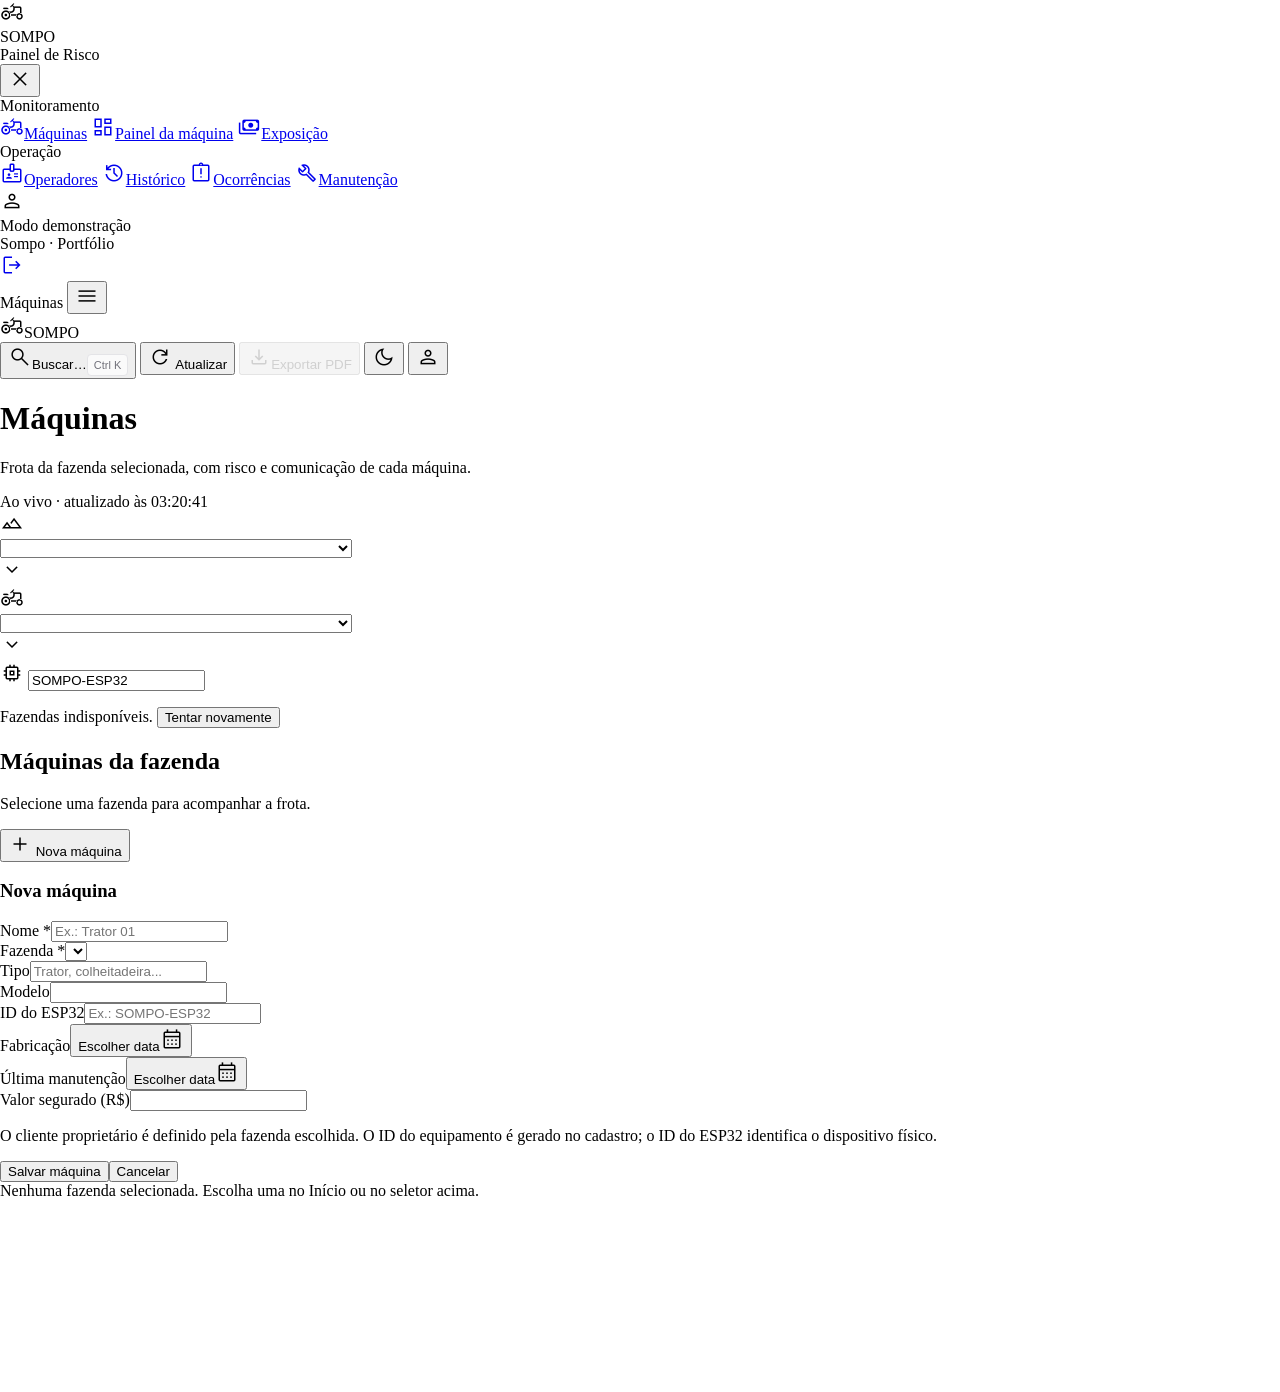
==== commit 25762270: "painel: restaura a linha do tempo original de 24 h (#5) Recupera as faixas Maquina, Risco, Cracha e " ====
--- a/api/static/index.html
+++ b/api/static/index.html
@@ -434,7 +434,6 @@
 <!-- Tailwind gerado (api/tailwind/painel.config.js); rebuild em docs/COMO_TESTAR.md -->
 <link rel="stylesheet" href="/static/painel.css"/>
 <link rel="stylesheet" href="/static/calendario.css"/>
-<link rel="stylesheet" href="/static/linha_do_tempo.css"/>
 </head>
 <body class="bg-background text-on-background font-sans text-sm overflow-x-hidden">
 
@@ -638,14 +637,15 @@
         <div id="graficoTipos" class="px-5 pb-5 space-y-3"></div>
       </section>
 
-      <!-- LINHA DO TEMPO (eventos primeiro; desenho em static/linha_do_tempo.js) -->
+      <!-- LINHA DO TEMPO (24h ate a ultima leitura) -->
       <section data-section="linhaTempo" class="bg-surface-container-lowest rounded-xl border border-outline-variant shadow-[0_1px_2px_rgba(0,0,0,0.03)]">
         <div class="p-5 pb-2 flex items-start justify-between gap-4 flex-wrap">
           <div><h2 class="text-base font-semibold text-on-surface">Linha do tempo</h2><p id="linhaTempoSub" class="text-sm text-on-surface-variant">24 horas até a última leitura da máquina</p></div>
-          <div class="seg" role="group" aria-label="Período da linha do tempo" id="linhaTempoSeg">
-            <button type="button" data-lt-horas="24" aria-pressed="true">24 h</button>
-            <button type="button" data-lt-horas="168" aria-pressed="false">7 dias</button>
-            <button type="button" data-lt-periodo aria-pressed="false"><span class="material-symbols-outlined">calendar_month</span>Período</button>
+          <div class="flex items-center gap-x-4 gap-y-1 flex-wrap text-xs text-on-surface-variant pt-1">
+            <span class="inline-flex items-center gap-1.5"><span class="w-2.5 h-2.5 rounded-sm bg-ok"></span>Motor ligado</span>
+            <span class="inline-flex items-center gap-1.5"><span class="w-2.5 h-2.5 rounded-sm" style="background:var(--v-texto3)"></span>Ligada, motor parado</span>
+            <span class="inline-flex items-center gap-1.5"><span class="w-2.5 h-2.5 rounded-sm" style="background:var(--v-hover);outline:1px solid var(--v-borda)"></span>Sem leituras</span>
+            <span class="inline-flex items-center gap-1.5"><span class="w-2.5 h-2.5 rounded-sm" style="background:var(--s-furto)"></span>Sessão de crachá</span>
           </div>
         </div>
         <div id="linhaTempo" class="px-5 pb-4"></div>
@@ -1253,7 +1253,6 @@
 <div id="cadastroAviso" role="status" class="hidden fixed bottom-4 right-4 z-[70] max-w-[90vw] bg-surface-container-lowest shadow-lg rounded-xl p-4 text-sm"></div>
 
 <script src="/static/calendario.js"></script>
-<script src="/static/linha_do_tempo.js"></script>
 <script>
 const $ = id => document.getElementById(id);
 let contextoVersao = 0;
@@ -3552,67 +3551,93 @@
   if(animarAgora('frota')) entrar(el, () => crescer(el.querySelectorAll('.frota-barra'), 'X', {atraso: 50}));
 }
 
-// Janela propria da secao: {horas: 24} | {horas: 168} | {de, ate}. Recarrega no maximo a cada
-// 60 s em 24 h/7 dias (consulta pesada) e nunca no Periodo; trocar de janela ou de maquina carrega na hora.
-let linhaTempoDados = null, linhaTempoVista = null, linhaTempoJanela = {horas: 24}, linhaTempoEm = 0, linhaTempoEq = null;
+// Apresentacao original em quatro trilhas; usa os dados ja reunidos pela API.
+let linhaTempoDados = null, linhaTempoEm = 0, linhaTempoEq = null;
 const LINHA_TEMPO_MS = 60000;
 async function carregarLinhaTempo(forcar = false){
-  const c = $('linhaTempo'), eq = equipamentoSelecionado;
-  if(eq !== linhaTempoEq){ linhaTempoEq = eq; linhaTempoJanela = {horas: 24}; linhaTempoDados = null; linhaTempoVista = null; linhaTempoEm = 0; marcarJanelaLinhaTempo(); }
-  // Vale tambem depois de erro ou de "sem leituras": o ciclo de 5 s nao insiste (o 409 de 7 dias pesaria no banco).
-  if(!forcar && linhaTempoEm && (linhaTempoJanela.de || Date.now() - linhaTempoEm < LINHA_TEMPO_MS)) return;
-  const jan = linhaTempoJanela;
-  const q = jan.de ? `de=${jan.de}&ate=${jan.ate}` : `horas=${jan.horas}`;
+  const c = $('linhaTempo'), eq = equipamentoSelecionado, versao = contextoVersao;
+  if(eq !== linhaTempoEq){ linhaTempoEq = eq; linhaTempoDados = null; linhaTempoEm = 0; }
+  if(!forcar && linhaTempoEm && Date.now() - linhaTempoEm < LINHA_TEMPO_MS && (c.querySelector('svg') || c.textContent.trim())) return;
   try{
-    const d = await getJSON(`/telemetria/linha-do-tempo?${seletorEquipamento()}&${q}`);
-    if(eq !== equipamentoSelecionado || jan !== linhaTempoJanela) return;   // resposta de outra maquina ou janela
+    const d = await getJSON(`/telemetria/linha-do-tempo?${seletorEquipamento()}&horas=24`);
+    if(eq !== equipamentoSelecionado || versao !== contextoVersao) return;
     linhaTempoEm = Date.now();
     if(!d.janela || !(d.faixas || []).length){
-      linhaTempoVista?.destruir(); linhaTempoDados = null; linhaTempoVista = null;
+      linhaTempoDados = null;
       c.innerHTML = '<div class="text-sm text-on-surface-variant italic py-8 text-center">Sem leituras desta máquina para montar a linha do tempo.</div>';
-      $('linhaTempoSub').textContent = subtituloLinhaTempo(jan); return;
+      $('linhaTempoSub').textContent = '24 horas até a última leitura da máquina'; return;
     }
-    linhaTempoDados = d;
-    if(!mudou('linhaTempo', `${d.janela.inicio}|${d.janela.fim}|${d.faixas.reduce((a, f) => a + f.leituras, 0)}|${(d.eventos || []).length}`) && c.querySelector('svg')) return;
+    const ini = Date.parse(d.janela.inicio), fim = Date.parse(d.janela.fim);
+    const ABERTA = ['aberta', 'em_andamento', 'ativa'];
+    const sessoes = (d.sessoes || []).map(s => {
+      const a = Date.parse(s.inicio || s.fim);
+      const b = s.fim ? Date.parse(s.fim) : ABERTA.includes(s.status) ? fim : a;
+      return {s, a, b};
+    }).filter(x => isFinite(x.a) && isFinite(x.b) && x.b >= ini && x.a <= fim);
+    const alertas = (d.eventos || []).filter(e => e.eixo !== 'rotina')
+      .map(e => ({e, t: Date.parse(e.em)})).filter(x => x.t >= ini && x.t <= fim);
+    linhaTempoDados = {janela: d.janela, faixas: d.faixas, sessoes, alertas};
+    if(!mudou('linhaTempo', JSON.stringify(linhaTempoDados)) && c.querySelector('svg')) return;
     desenharLinhaTempo();
   }catch(e){
-    if(e.obsoleto || eq !== equipamentoSelecionado || jan !== linhaTempoJanela) return;
-    linhaTempoEm = Date.now();
-    linhaTempoVista?.destruir(); linhaTempoDados = null; linhaTempoVista = null;
-    c.innerHTML = e.message === 'HTTP 409'
-      ? '<div role="alert" class="text-sm text-on-surface-variant py-8 text-center">Falta rodar linha_do_tempo.sql no Supabase para períodos longos. Use 24 h enquanto isso.</div>'
-      : erroLista('Linha do tempo indisponível. Não deu para carregar os dados.');
-  }
-}
-function subtituloLinhaTempo(jan, fim){
-  if(jan.de) return `${Calendario.formatar(jan.de)} até ${Calendario.formatar(jan.ate)}`;
-  const base = `${jan.horas === 168 ? '7 dias' : '24 horas'} até a última leitura`;
-  return fim ? `${base} (${new Date(fim).toLocaleString('pt-BR', {day:'2-digit', month:'2-digit', hour:'2-digit', minute:'2-digit'})}, ${fmtRelativo(fim)})` : `${base} da máquina`;
-}
-function marcarJanelaLinhaTempo(){
-  const j = linhaTempoJanela;
-  document.querySelectorAll('#linhaTempoSeg button').forEach(b => b.setAttribute('aria-pressed',
-    String(b.hasAttribute('data-lt-periodo') ? !!j.de : !j.de && +b.dataset.ltHoras === j.horas)));
-}
-function trocarJanelaLinhaTempo(j){
-  linhaTempoJanela = j; marcarJanelaLinhaTempo();
-  $('linhaTempoSub').textContent = subtituloLinhaTempo(j);
-  carregarLinhaTempo(true);
-}
-// "Tentar novamente" do erro: libera a trava de 60 s antes do carregarTudo() do clique.
+    if(e.obsoleto || eq !== equipamentoSelecionado || versao !== contextoVersao) return;
+    linhaTempoEm = Date.now(); linhaTempoDados = null;
+    c.innerHTML = erroLista('Linha do tempo indisponível.');
+  }
+}
 $('linhaTempo').addEventListener('click', e => { if(e.target.closest('[data-tentar]')) linhaTempoEm = 0; });
-$('linhaTempoSeg').addEventListener('click', e => {
-  const b = e.target.closest('button'); if(!b) return;
-  if(b.dataset.ltHoras) trocarJanelaLinhaTempo({horas: +b.dataset.ltHoras});
-  else Calendario.abrir({ancora: b, modo: 'intervalo', inicio: linhaTempoJanela.de, fim: linhaTempoJanela.ate,
-                         aoAplicar: (de, ate) => trocarJanelaLinhaTempo({de, ate})});
-});
 function desenharLinhaTempo(){
-  const D = linhaTempoDados; if(!D) return;
+  const c = $('linhaTempo'), D = linhaTempoDados; if(!D) return;
   tipEsconder();
-  $('linhaTempoSub').textContent = subtituloLinhaTempo(linhaTempoJanela, D.janela.fim);
-  // Redesenho (resize, dado novo): o filtro, a selecao e os grupos abertos continuam.
-  linhaTempoVista = LinhaDoTempo.montar($('linhaTempo'), D, {titulos: TITULO_TIPO, animar: animarAgora('linhaTempo'), estado: linhaTempoVista?.estado});
+  const ini = new Date(D.janela.inicio).getTime(), fim = new Date(D.janela.fim).getTime(), passo = D.janela.minutos * 60000;
+  const ativas = D.faixas.filter(f => f.leituras).length * D.janela.minutos;
+  const tempoAtivo = ativas >= 60 ? `${Math.floor(ativas / 60)} h${ativas % 60 ? ' ' + (ativas % 60) + ' min' : ''}` : `${ativas} min`;
+  $('linhaTempoSub').textContent = `24 horas até a última leitura (${fmtHora(D.janela.fim)}, ${fmtRelativo(D.janela.fim)}) · leituras em ${tempoAtivo} dessas 24 h`;
+  const W = larguraGrafico(c, 900), ML = 92, MR = 10, iw = W - ML - MR;
+  const TRILHAS = [['Máquina', 14], ['Risco', 34], ['Crachá', 54], ['Alertas', 74]], AT = 12, H = 112;
+  const X = t => ML + (t - ini) / (fim - ini) * iw;
+  const fw = iw / D.faixas.length;
+  const corRiscoFaixa = r => r === 'CRITICO' || r === 'ALTO' ? '#ba1a1a' : r === 'ATENCAO' || r === 'MEDIO' ? '#f59e0b' : r ? '#10b981' : null;
+  let g = TRILHAS.map(([n, y]) => `<text x="0" y="${y + 9}" font-size="11" style="fill:var(--v-texto2)">${n}</text>`).join('');
+  D.faixas.forEach((f, i) => {
+    const x = (ML + i * fw).toFixed(2), w = Math.max(0.5, fw - 1).toFixed(2);
+    const corM = !f.leituras ? 'var(--v-hover)' : f.motor_ligado ? '#10b981' : 'var(--v-texto3)';
+    g += `<rect x="${x}" y="${TRILHAS[0][1]}" width="${w}" height="${AT}" rx="2" style="fill:${corM}"/>`;
+    const cr = corRiscoFaixa(f.risco);
+    g += `<rect x="${x}" y="${TRILHAS[1][1]}" width="${w}" height="${AT}" rx="2" style="fill:${cr || 'var(--v-hover)'}"${cr ? ' fill-opacity="0.85"' : ''}/>`;
+  });
+  g += `<rect x="${ML}" y="${TRILHAS[2][1]}" width="${iw}" height="${AT}" rx="2" style="fill:var(--v-hover)"/>`;
+  D.sessoes.forEach(({a, b}) => {
+    const x0 = X(Math.max(a, ini)), x1 = X(Math.min(b, fim));
+    g += `<rect x="${x0.toFixed(1)}" y="${TRILHAS[2][1]}" width="${Math.max(2, x1 - x0).toFixed(1)}" height="${AT}" rx="2" fill="${COR.furto}"/>`;
+  });
+  g += `<line x1="${ML}" x2="${W - MR}" y1="${TRILHAS[3][1] + AT/2}" y2="${TRILHAS[3][1] + AT/2}" style="stroke:var(--v-borda)" stroke-width="1"/>`;
+  D.alertas.forEach(({e, t}) => {
+    const cor = eixoDoTipo(e.tipo) === 'incendio' ? COR.incendio : COR.furto;
+    g += `<circle cx="${X(t).toFixed(1)}" cy="${TRILHAS[3][1] + AT/2}" r="4" fill="${cor}" style="stroke:var(--v-card)" stroke-width="2"/>`;
+  });
+  for(let h = 0; h <= 24; h += 3){
+    const t = ini + h * 3600000, x = X(t);
+    const hora = new Date(t).toLocaleTimeString('pt-BR', {hour:'2-digit', minute:'2-digit'});
+    g += `<line x1="${x.toFixed(1)}" x2="${x.toFixed(1)}" y1="${TRILHAS[0][1] - 4}" y2="${TRILHAS[3][1] + AT + 2}" style="stroke:var(--v-borda)" stroke-width="1" stroke-opacity="0.6"/>`;
+    g += `<text x="${x.toFixed(1)}" y="${H - 6}" text-anchor="${h === 0 ? 'start' : h === 24 ? 'end' : 'middle'}" font-size="10" style="fill:var(--v-texto2)">${hora}</text>`;
+  }
+  const hits = D.faixas.map((f, i) => `<rect class="viz-hit" data-i="${i}" x="${(ML + i * fw).toFixed(2)}" y="${TRILHAS[0][1] - 4}" width="${fw.toFixed(2)}" height="${TRILHAS[3][1] + AT + 8 - TRILHAS[0][1]}"/>`).join('');
+  c.innerHTML = `<svg viewBox="0 0 ${W} ${H}" class="w-full" role="img" aria-label="Linha do tempo das 24 horas até a última leitura: motor, risco, sessões de crachá e alertas">${g}${hits}</svg>`;
+  if(animarAgora('linhaTempo')) entrar(c, () => revelar(c.querySelector('svg')));
+  ligarHover(c, (ev, i) => {
+    if(!ev) return;
+    const f = D.faixas[i], a = ini + i * passo, b = a + passo;
+    const noIntervalo = D.alertas.filter(x => x.t >= a && x.t < b);
+    const sessao = D.sessoes.find(x => x.a < b && x.b >= a);
+    const hm = t => new Date(t).toLocaleTimeString('pt-BR', {hour:'2-digit', minute:'2-digit'});
+    tipMostrar(ev, `${hm(a)} às ${hm(b)}`, [
+      [f.leituras ? (f.motor_ligado ? '#10b981' : '#a1a1aa') : '#d4d4d8', 'Máquina', f.leituras ? (f.motor_ligado ? 'Motor ligado' : 'Motor parado') : 'Sem leituras'],
+      [corRiscoFaixa(f.risco) || '#d4d4d8', 'Risco', nomeClasse(f.risco) || '–'],
+      [COR.furto, 'Crachá', sessao ? (sessao.s.operador_nome || 'Sessão ativa') : 'Nenhuma sessão'],
+      [COR.incendio, 'Alertas', noIntervalo.length ? noIntervalo.length + ' (' + [...new Set(noIntervalo.map(x => nomeTipo(x.e.tipo)))].slice(0, 2).join(', ') + ')' : '0'],
+    ]);
+  });
 }
 
 /* ---------- Detalhe do alerta (modal) ---------- */
